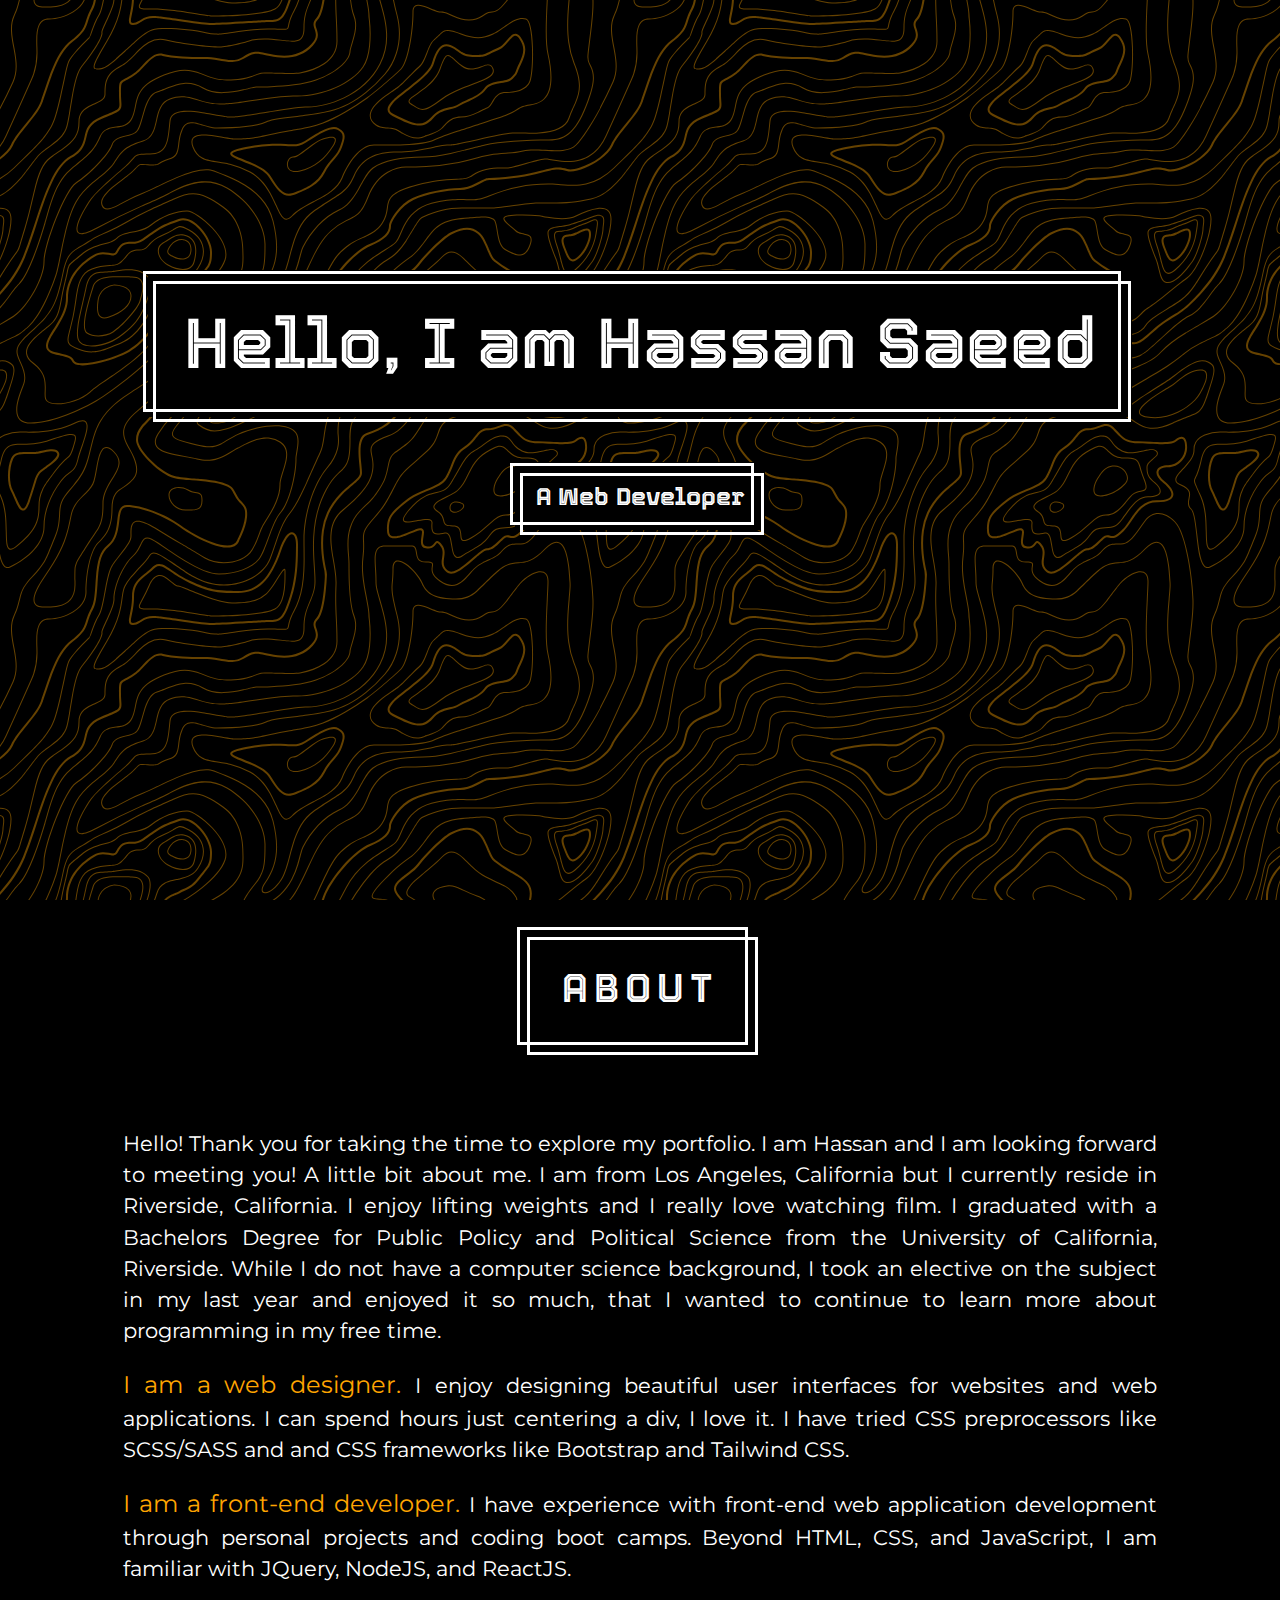
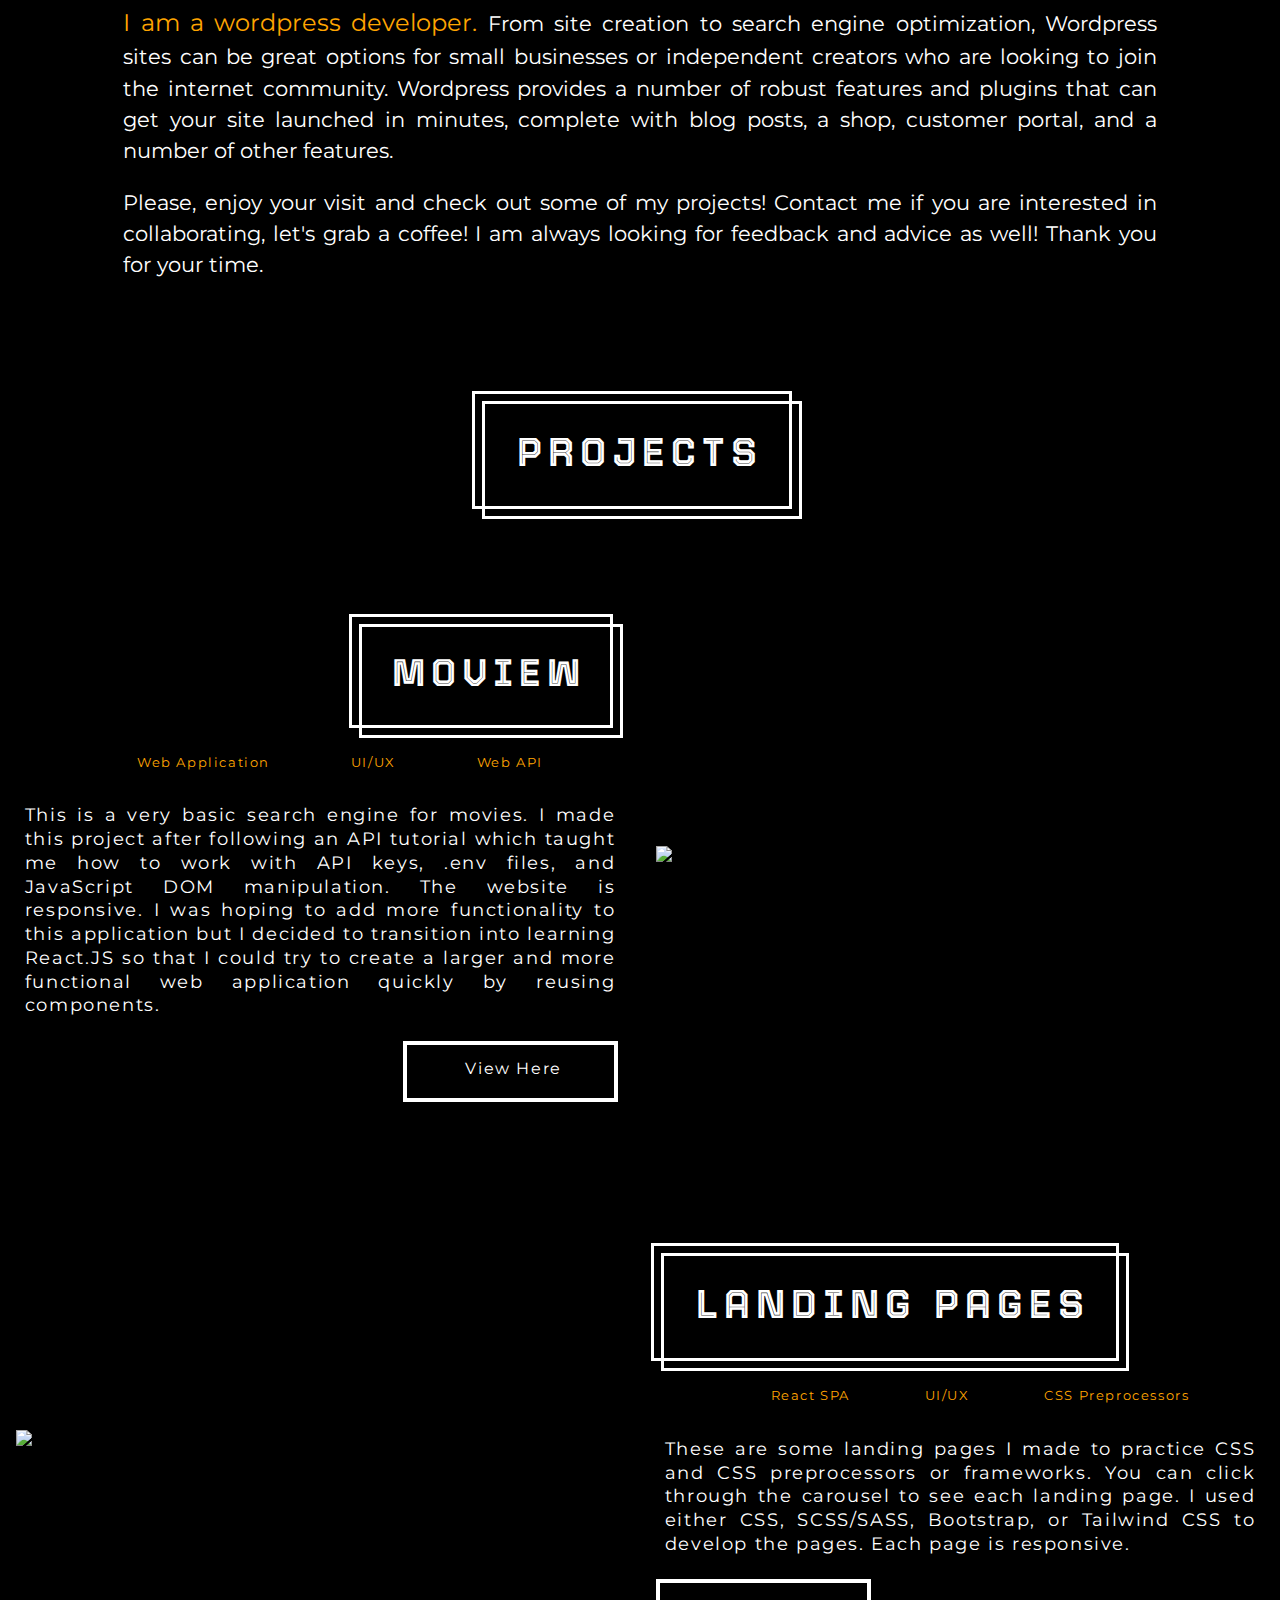
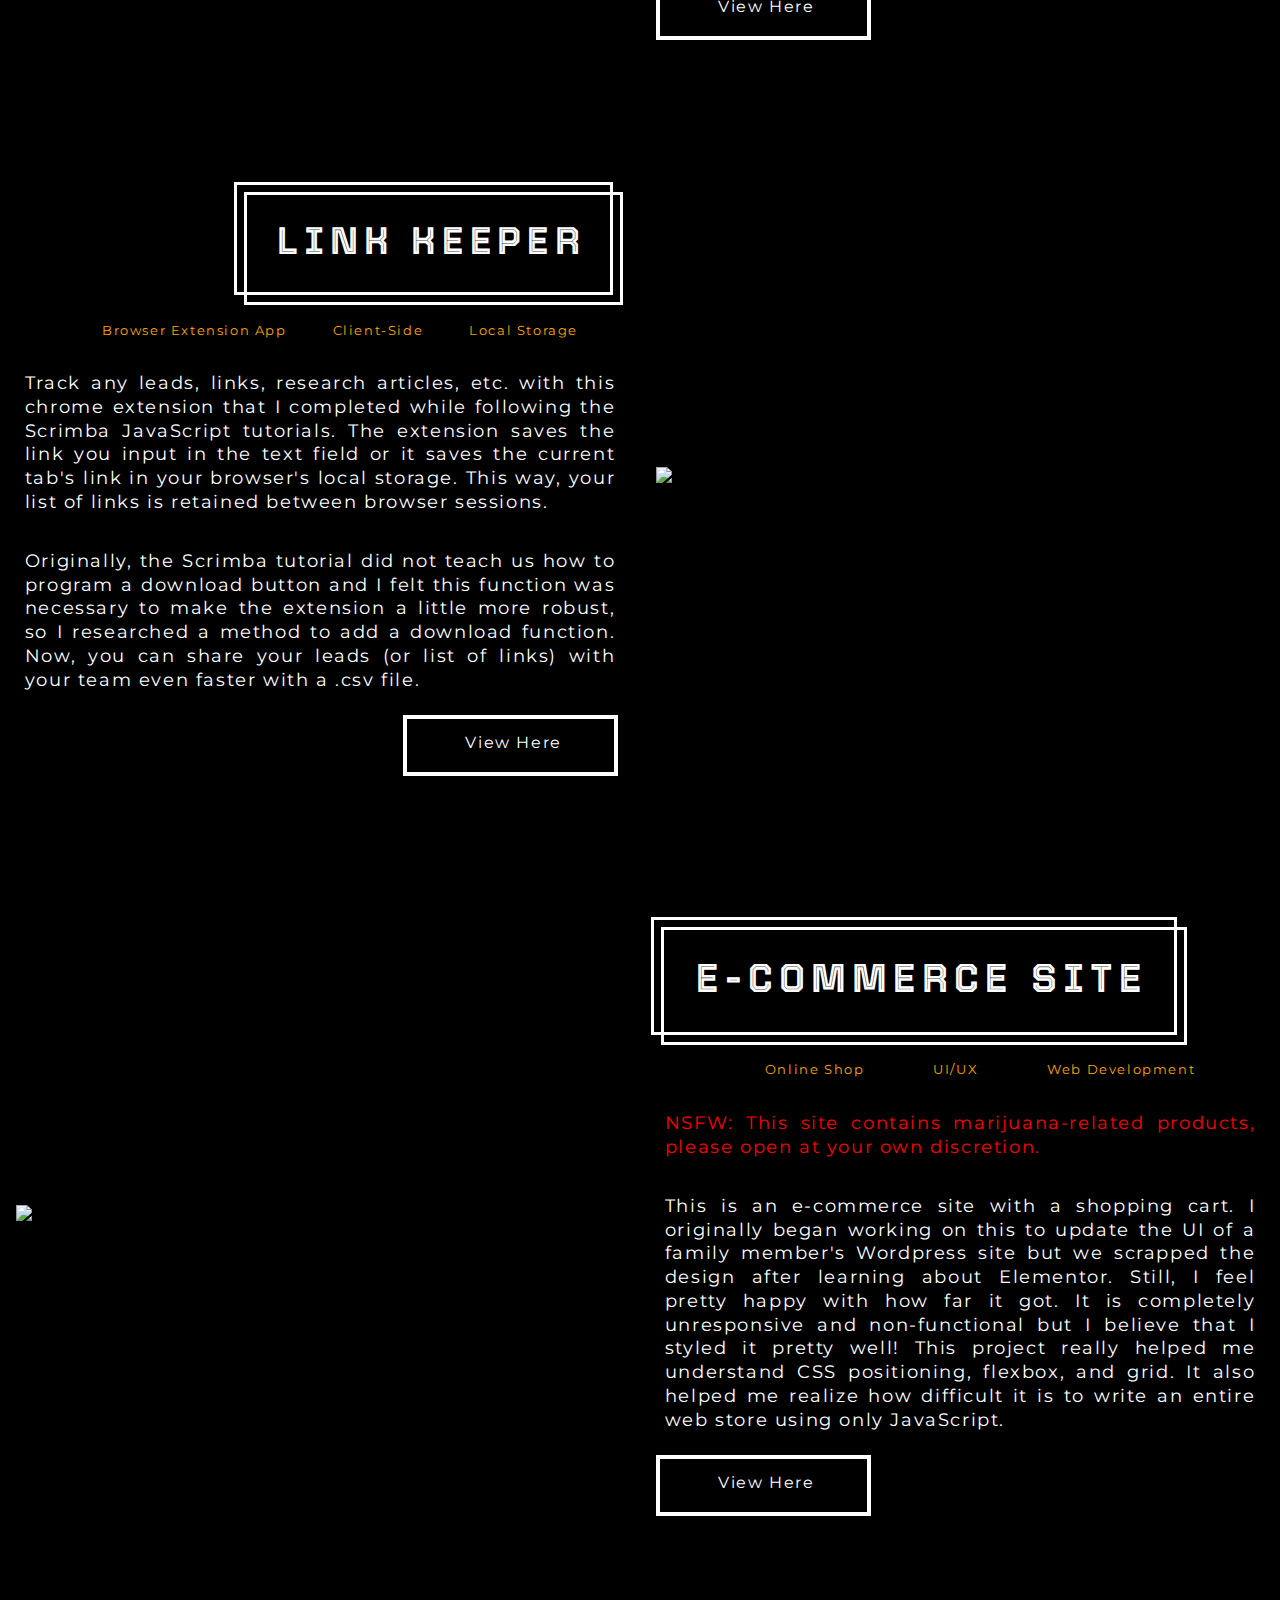
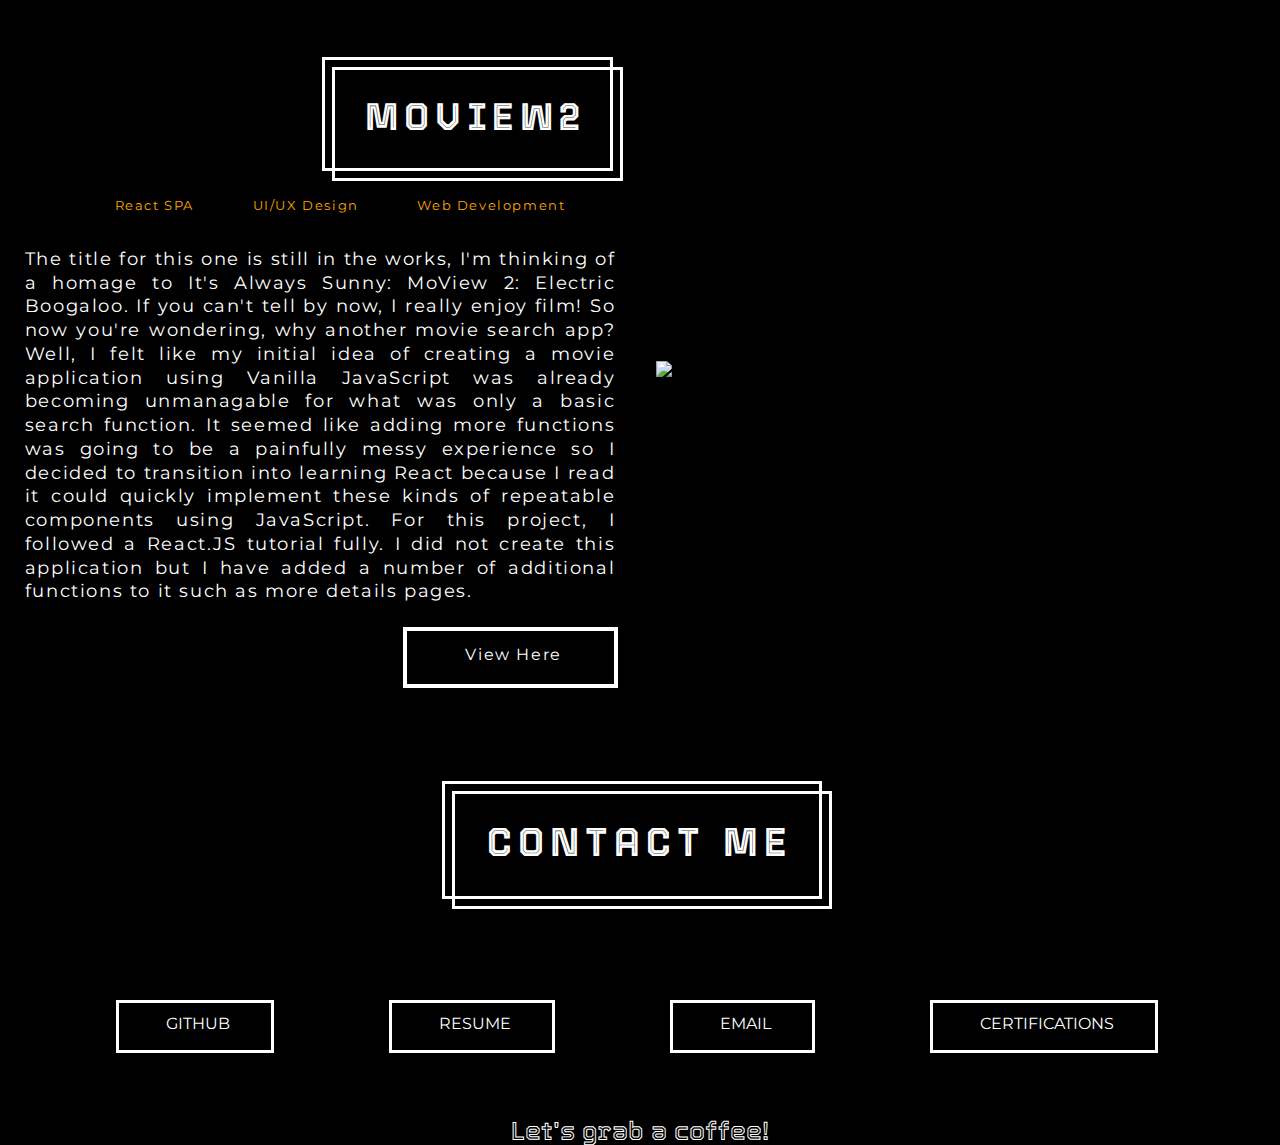
==== docs/index.html @ 9b030b61 "g" ====
<!DOCTYPE html>
<html lang="en">
  <head>
    <meta charset="UTF-8" />
    <meta name="viewport" content="width=device-width, initial-scale=1.0" />
    <meta http-equiv="X-UA-Compatible" content="ie=edge" />
    <link rel="preconnect" href="https://fonts.googleapis.com" />
    <link rel="preconnect" href="https://fonts.gstatic.com" crossorigin />
    <link
      href="https://fonts.googleapis.com/css2?family=Montserrat:wght@300&display=swap"
      rel="stylesheet"
    />
    <link rel="preconnect" href="https://fonts.googleapis.com" />
    <link rel="preconnect" href="https://fonts.gstatic.com" crossorigin />
    <link
      href="https://fonts.googleapis.com/css2?family=Montserrat:wght@300&family=Tourney:wdth,wght@125,100&display=swap"
      rel="stylesheet"
    />

    <link rel="preconnect" href="https://fonts.googleapis.com" />
    <link rel="preconnect" href="https://fonts.gstatic.com" crossorigin />
    <link
      href="https://fonts.googleapis.com/css2?family=Mr+De+Haviland&display=swap"
      rel="stylesheet"
    />
    <link rel="stylesheet" href="MyWeb.css" />
    <title>Hassan Saeed</title>
  </head>

  <body class="svg">
    <div class="Intro">
      <h1 class="headline">Hello, I am Hassan Saeed</h1>
      <h2 class="headline2">A Web Developer</h2>
      <!-- <a class="down-button" href="#about"
          ><i class="fas fa-chevron-circle-down fa-5x"></i>
        </a> -->
    </div>

    <!-- <nav class="nav-bar">
      <div class="title">Hassan Saeed</div>
      <div class="navbar-links">
        <ul>
          <li><a href="#about">About</a></li>
          <li><a href="#projects">Projects</a></li>
          <li><a href="#contact">Contact</a></li>
          <li><a href="resume.html" target="_blank">Resume</a></li>
        </ul>
      </div>
    </nav> -->
    <h2 class="about-title" id="about">About</h2>
    <div class="about">
      <article class="about-me">
        <p>
          Hello! Thank you for taking the time to explore my portfolio. I am
          Hassan and I am looking forward to meeting you! A little bit about me.
          I am from Los Angeles, California but I currently reside in Riverside,
          California. I enjoy lifting weights and I really love watching film. I
          graduated with a Bachelors Degree for Public Policy and Political
          Science from the University of California, Riverside. While I do not
          have a computer science background, I took an elective on the subject
          in my last year and enjoyed it so much, that I wanted to continue to
          learn more about programming in my free time.
        </p>
        <p>
          <a class="fancy-link" href="#about">I am a web designer.</a> I enjoy
          designing beautiful user interfaces for websites and web applications.
          I can spend hours just centering a div, I love it. I have tried CSS
          preprocessors like SCSS/SASS and and CSS frameworks like Bootstrap and
          Tailwind CSS.
        </p>
        <p>
          <a class="fancy-link" href="#about">I am a front-end developer.</a> I
          have experience with front-end web application development through
          personal projects and coding boot camps. Beyond HTML, CSS, and JavaScript, I am familiar with JQuery,
          NodeJS, and ReactJS. 
        </p>
        <p>
          <a class="fancy-link" href="#about">I am a wordpress developer.</a>
          From site creation to search engine optimization, Wordpress sites can
          be great options for small businesses or independent creators who are
          looking to join the internet community. Wordpress provides a number of
          robust features and plugins that can get your site launched in
          minutes, complete with blog posts, a shop, customer portal, and a
          number of other features.
        </p>
        <p>
          Please, enjoy your visit and check out some of my projects! Contact me
          if you are interested in collaborating, let's grab a coffee! I am
          always looking for feedback and advice as well! Thank you for your
          time.
        </p>
        <i class="fab fa-html5 fa-2x"></i>
        <i class="fab fa-css3-alt fa-2x"></i>
        <i class="fab fa-js-square fa-2x"></i>
        <i class="fab fa-sass fa-2x"></i>
        <i class="fab fa-bootstrap fa-2x"></i>
        <i class="fab fa-react fa-2x"></i>
        <i class="fab fa-wordpress fa-2x"></i>
        <i class="fab fa-git-alt fa-2x"></i>
      </article>
    </div>

    <div class="projects">
      <h2 class="project-title" id="projects">Projects</h2>

      <div class="projects-links">
        <section class="project-left-section">
          <h2 class="project-title title1">MoView</h2>
          <ul>
            <div class="fancy-link-projects"><li>Web Application</li></div>
            <div class="fancy-link-projects"><li>UI/UX</li></div>
            <div class="fancy-link-projects"><li>Web API</li></div>
          </ul>
          <p>
            This is a very basic search engine for movies. I made this project
            after following an API tutorial which taught me how to work with API
            keys, .env files, and JavaScript DOM manipulation. The website is
            responsive. I was hoping to add more functionality to this
            application but I decided to transition into learning React.JS so
            that I could try to create a larger and more functional web
            application quickly by reusing components.
          </p>
          <div class="btn2">
            <div class="tech-used">
              <i class="fab fa-html5 fa-3x"></i>
              <i class="fab fa-css3-alt fa-3x"></i>
              <i class="fab fa-js-square fa-3x"></i>
            </div>
            <a
              class="project-btn"
              href="https://hassansaeed7.github.io/MoView/"
              target="_blank"
              >View Here
            </a>
          </div>
        </section>

        <section class="project-right-section">
          <img
            class="project-img"
            src="https://image.flaticon.com/icons/png/512/196/196606.png"
          />
        </section>
      </div>

      <div class="projects-links">
        <section class="project-left-section">
          <img
            class="project-img"
            src="https://image.flaticon.com/icons/png/512/196/196606.png"
          />
        </section>
        <section class="project-right-section">
          <h2 class="project-title title2">Landing Pages</h2>
          <ul>
            <div class="fancy-link-projects"><li>React SPA</li></div>
            <div class="fancy-link-projects"><li>UI/UX</li></div>
            <div class="fancy-link-projects"><li>CSS Preprocessors</li></div>
          </ul>
          <p>
            These are some landing pages I made to practice CSS and CSS
            preprocessors or frameworks. You can click through the carousel to
            see each landing page. I used either CSS, SCSS/SASS, Bootstrap, or
            Tailwind CSS to develop the pages. Each page is responsive.
          </p>
          <div class="btn1">
            <a class="project-btn" href="#">View Here</a>
            <div class="tech-used">
              <i class="fab fa-html5 fa-3x"></i>
              <i class="fab fa-css3-alt fa-3x"></i>
              <i class="fab fa-sass fa-3x"></i>
              <i class="fab fa-bootstrap fa-3x"></i>
            </div>
          </div>
        </section>
      </div>

      <div class="projects-links">
        <section class="project-left-section">
          <h2 class="project-title title1">Link Keeper</h2>
          <ul>
            <div class="fancy-link-projects">
              <li>Browser Extension App</li>
            </div>
            <div class="fancy-link-projects"><li>Client-Side</li></div>
            <div class="fancy-link-projects"><li>Local Storage</li></div>
          </ul>
          <p>
            Track any leads, links, research articles, etc. with this chrome
            extension that I completed while following the Scrimba JavaScript
            tutorials. The extension saves the link you input in the text field
            or it saves the current tab's link in your browser's local storage.
            This way, your list of links is retained between browser sessions.
          </p>
          <p>
            Originally, the Scrimba tutorial did not teach us how to program a
            download button and I felt this function was necessary to make the
            extension a little more robust, so I researched a method to add a
            download function. Now, you can share your leads (or list of links)
            with your team even faster with a .csv file.
          </p>
          <div class="btn2">
            <div class="tech-used">
              <i class="fab fa-html5 fa-3x"></i>
              <i class="fab fa-css3-alt fa-3x"></i>
              <i class="fab fa-js-square fa-3x"></i>
              <i class="fab fa-chrome fa-3x"></i>
            </div>
            <a class="project-btn" href="#">View Here</a>
          </div>
        </section>
        <section class="project-right-section">
          <img
            class="project-img"
            src="https://image.flaticon.com/icons/png/512/196/196387.png"
          />
        </section>
      </div>

      <div class="projects-links">
        <section class="project-left-section">
          <img
            class="project-img"
            src="https://image.flaticon.com/icons/png/512/196/196387.png"
          />
        </section>

        <section class="project-right-section">
          <h2 class="project-title title2">E-Commerce Site</h2>
          <ul>
            <div class="fancy-link-projects"><li>Online Shop</li></div>
            <div class="fancy-link-projects"><li>UI/UX</li></div>
            <div class="fancy-link-projects"><li>Web Development</li></div>
          </ul>

          <p class="red">
            NSFW: This site contains marijuana-related products, please open at
            your own discretion.
          </p>
          <p>
            This is an e-commerce site with a shopping cart. I originally began
            working on this to update the UI of a family member's Wordpress site
            but we scrapped the design after learning about Elementor. Still, I
            feel pretty happy with how far it got. It is completely unresponsive
            and non-functional but I believe that I styled it pretty well! This
            project really helped me understand CSS positioning, flexbox, and
            grid. It also helped me realize how difficult it is to write an
            entire web store using only JavaScript.
          </p>

          <div class="btn1">
            <a class="project-btn" href="#">View Here</a>
            <div class="tech-used">
              <i class="fab fa-html5 fa-3x"></i>
              <i class="fab fa-css3-alt fa-3x"></i>
              <i class="fab fa-js-square fa-3x"></i>
              <i class="fab fa-wordpress fa-3x"></i>
            </div>
          </div>
        </section>
      </div>

      <div class="projects-links">
        <section class="project-left-section">
          <h2 class="project-title title1">MoView2</h2>
          <ul>
            <div class="fancy-link-projects"><li>React SPA</li></div>
            <div class="fancy-link-projects"><li>UI/UX Design</li></div>
            <div class="fancy-link-projects"><li>Web Development</li></div>
          </ul>
          <p>
            The title for this one is still in the works, I'm thinking of a
            homage to It's Always Sunny: MoView 2: Electric Boogaloo. If you
            can't tell by now, I really enjoy film! So now you're wondering, why
            another movie search app? Well, I felt like my initial idea of
            creating a movie application using Vanilla JavaScript was already
            becoming unmanagable for what was only a basic search function. It
            seemed like adding more functions was going to be a painfully messy
            experience so I decided to transition into learning React because I
            read it could quickly implement these kinds of repeatable components
            using JavaScript. For this project, I followed a React.JS tutorial
            fully. I did not create this application but I have added a number
            of additional functions to it such as more details pages.
          </p>
          <div class="btn2">
            <div class="tech-used">
              <i class="fab fa-html5 fa-3x"></i>
              <i class="fab fa-css3-alt fa-3x"></i>
              <i class="fab fa-js-square fa-3x"></i>
              <i class="fab fa-react fa-3x"></i>
            </div>
            <a class="project-btn" href="#">View Here</a>
          </div>
        </section>
        <section class="project-right-section">
          <img
            class="project-img"
            src="https://image.flaticon.com/icons/png/512/196/196387.png"
          />
        </section>
      </div>
    </div>

    <h2 id="contact" class="contact-title">Contact Me</h2>
    <footer>
      <ul class="contact-links">
        <li>
          <a
            class="contactbtn github"
            href="https://github.com/HassanSaeed7"
            target="_blank"
            >GITHUB</a
          >
        </li>
        <li>
          <a class="contactbtn resume" href="resume.html" target="_blank"
            >RESUME</a
          >
        </li>
        <!-- GOOGLE DRIVE RESUME HERE href="https://drive.google.com/file/d/1IUpQ4RwVX6Qbd2CqGKCGgsdyoxRjYlTt/view?usp=sharing" -->
        <li>
          <a
            class="contactbtn email"
            href="https://mail.google.com/mail/?view=cm&fs=1&to=hsaeed1007@gmail.com"
            target="_blank"
            >EMAIL</a
          >
        </li>
        <li>
          <a
            class="contactbtn cert"
            href="https://www.freecodecamp.org/hassansaeed"
            target="_blank"
            >CERTIFICATIONS</a
          >
        </li>
      </ul>
      <div class="coffee"><p>Let's grab a coffee!</p></div>
    </footer>
    <script
      src="https://kit.fontawesome.com/defadb8f1e.js"
      crossorigin="anonymous"
    ></script>
    <script src="script.js"></script>
  </body>
</html>
---- docs/MyWeb.css ----
*,
*::after,
*::before {
  box-sizing: border-box;
}
html {
  scroll-behavior: smooth;
}
body {
  margin: 0;
  padding: 0;
  background: black;
  color: white;
  font-family: 'Montserrat', sans-serif;
}
footer {
  background: #000000;
  clip-path: polygon(0 3vw, 100% 0, 100% 100%, 0 100%);
}
/* Navbar styling 
.title {
  font-size: 3em;
  margin-left: 15px;
  font-family: "Mr De Haviland", cursive;
}
.nav-bar {
  background-color: #000000;
  display: flex;
  justify-content: space-between;
  align-items: center;
  position: sticky;
  top: 0;
  width: 100%;
  height: 65px;
  opacity: 0.9;
  z-index: 10;
}
.navbar-links ul {
  margin: 0;
  padding: 30px;
  display: flex;
}
.navbar-links li {
  list-style: none;
}
.navbar-links a {
  color: white;
  text-decoration: none;
  margin-left: 20px;
}
.navbar-links a:hover {
  text-decoration: underline;
}*/

/*Front Page*/
.Intro {
  text-align: center;
  height: 100vh;
  width: 100%;
}
.headline {
  font-family: "Tourney", cursive;
  position: relative;
  top: 30%;
  width: max-content;
  margin: 0 auto;
  font-size: clamp(1rem, 5.5vw, 5rem);
  text-align: center;
  white-space: nowrap;
  padding: 0.5em;
  z-index: 5;
  background: #000000;
}
  .headline::before {
  content: "";
  border: 3px solid white;
  position: absolute;
  width: calc(100% - 6px);
  height: calc(100% - 6px);
  left: 0;
  bottom: 0;
  z-index: 4;
  transform: translate(5px, 5px);
}
.headline::after {
  content: "";
  border: 3px solid white;
  position: absolute;
  width: calc(100% - 6px);
  height: calc(100% - 6px);
  left: 0;
  bottom: 0;
  z-index: 4;
  transform: translate(-5px, -5px);
}
.headline2 {
  font-family: "Tourney", cursive;
  position: relative;
  top: 35%;
  width: max-content;
  margin: 0 auto;
  font-size: clamp(1rem, 1.5rem, 1.5rem);
  text-align: center;
  white-space: nowrap;
  padding: 0.85em;
  z-index: 5;
  background: #000000;
}
.headline2::before {
  content: "";
  border: 3px solid white;
  position: absolute;
  width: calc(100% - 6px);
  height: calc(100% - 6px);
  left: 0;
  bottom: 0;
  z-index: 4;
  transform: translate(5px, 5px);
}
.headline2::after {
  content: "";
  border: 3px solid white;
  position: absolute;
  width: calc(100% - 6px);
  height: calc(100% - 6px);
  left: 0;
  bottom: 0;
  z-index: 4;
  transform: translate(-5px, -5px);
}
/* .down-button {
  position: relative;
  top: 45%;
  width: max-content;
  margin: 0 auto;
  font-size: clamp(1em, 2em, 2em);
  text-align: center;
  z-index: 5;
  color: white;
  opacity: 0.75;
  transition: opacity 0.3s ease;
}
.down-button:hover {
  opacity: 1;
} */

/* About Section */
.about {
  width: 100%;
  margin: 0 auto;
  padding: 2em;
  justify-content: center;
  align-items: center;
  background: black;
  clip-path: polygon(0 2vw, 100% 0, 100% calc(100% - 2vw), 0 100%);
}
.about-me {
  width: 85%;
  text-align: justify;
  font-size: 1.3rem;
  margin: auto;
  line-height: 1.5;
}
.fancy-link {
  text-decoration: none;
  color: orange;
  font-size: 1.5rem;
  position: relative;
  cursor: default;
}
.fancy-link::after {
  content: "";
  position: absolute;
  left: 0;
  bottom: 0;
  width: 100%;
  height: 2px;
  background: currentColor;
  transform: scaleX(0);
  transform-origin: right;
  transition: transform 450ms ease-in;
}
.fancy-link:hover::after {
  transform: scaleX(1);
  transform-origin: left;
}
.fancy-link-projects {
  text-decoration: none;
  color: orange;
  
  position: relative;
  cursor: default;
}
.fancy-link-projects::after {
  content: "";
  position: absolute;
  left: 0;
  bottom: 0;
  width: 100%;
  height: 2px;
  background: currentColor;
  transform: scaleX(0);
  transform-origin: left;
  transition: transform 350ms ease-in;
}
.fancy-link-projects:hover::after {
  transform: scaleX(1);
}
/* Project Section */
.projects {
  display: flex;
  flex-direction: column;
}
.tech-used {
  display: flex;
  flex-direction: row;
  width: 75%;
  justify-content: space-evenly;
}
.project-title,
.contact-title,
.about-title {
  width: max-content;
  background: #000000;
  margin: 2% auto;
  text-align: center;
  font-size: clamp(1rem, 6vw, 2.5rem);
  font-family: "Tourney", cursive;
  text-transform: uppercase;
  letter-spacing: 0.15em;
  position: relative;
  padding: 1em;
  z-index: 5;
}
.project-title::before,
.about-title::before,
.contact-title::before {
  content: "";
  border: 3px solid white;
  position: absolute;
  width: calc(100% - 6px);
  height: calc(100% - 6px);
  left: 0;
  bottom: 0;
  z-index: 5;
  transform: translate(5px, 5px);
}
.project-title::after,
.about-title::after,
.contact-title::after {
  content: "";
  border: 3px solid white;
  position: absolute;
  width: calc(100% - 6px);
  height: calc(100% - 6px);
  left: 0;
  bottom: 0;
  z-index: 5;
  transform: translate(-5px, -5px);
}
.projects-links {
  background: #000000;
  display: flex;
  justify-content: space-between;
  text-decoration: none;
  height: max-content;
  margin: 2% auto;
  padding: 2% 0;
  letter-spacing: 0.1em;
  clip-path: polygon(0 4vw, 100% 0, 100% calc(100% - 4vw), 0 100%);
}
.project-left-section,
.project-right-section {
  width: 50%;
  display: flex;
  flex-basis: auto;
  flex-direction: column;
  justify-content: center;
  align-content: center;
  padding: 1em;
  align-items: stretch;
}
@media screen and (max-width: 1024px) {
  .projects-links {
  display: flex;
  flex-basis: auto;
  flex-direction: column;
  justify-content: center;
  align-content: center;
  }
.project-left-section,
.project-right-section {
  width: 100%;
  margin: 2% auto;
}
}
.title1 {
  font-size: clamp(1rem, 3vw, 2.5rem);
  margin: 1% auto;
  margin-right: 0; 
}
.title2 {
  font-size: clamp(1rem, 4vw, 2.5rem);
  margin: 1% auto;
  margin-left: 0;
}
.project-left-section p,
.project-right-section p {
  padding: 0 0.5em;
  font-size: 1.1rem;
  text-align: justify;
  line-height: 1.35;
}
.projects-links ul {
  display: flex;
  flex-direction: row;
  width: 100%;
}
.project-left-section ul,
.project-right-section ul {
  justify-content: space-evenly;
}

.projects-links li {
  list-style: none;
  font-size: clamp(0.8rem, 1vw, 1.5rem);
}
.project-img {
  width: 100%;
  height: auto;
  object-fit: contain;
}
.project-btn {
  color: white;
  padding: 1.5em 3em;
  text-decoration: none;
  position: relative;
  text-align: center;
  width: 40%;
  display:flex;
  align-items: center;
  justify-content: center;
  
}
.project-btn::before,
.project-btn::after {
  content: "";
  border: 4px solid white;
  position: absolute;
  width: calc(100% - 6px);
  height: calc(100% - 6px);
  left: 0;
  bottom: 0;
  z-index: 5;
  transition: transform 0.4s ease;
}
.project-btn:hover::before {
  transform: translate(-5px, -5px);
  z-index: 5;
}
.project-btn:hover::after {
  transform: translate(5px, 5px);
  z-index: 5;
  border: none;
  background: white;
  content: "View Here";
  display: flex;
  align-items: center;
  justify-content: center;
  color: #000000;
}
.btn1 {
  display: flex;
}
.btn2 {
  display: flex;
  justify-content: flex-end;
}
/*Contact Section*/
.contact-links {
  width: 100%;
  list-style: none;
  display: flex;
  flex-direction: row;
  gap: 5%;
  justify-content: space-evenly;
  margin: 1% auto 0;
  padding: 5%;
  
}
@media screen and (max-width: 1024px) {
  .contact-links {
    display: flex;
    flex-direction: column;
    gap: 5%;
    justify-content: space-evenly;
  }
  .contactbtn {
    margin: 2% auto 0;
    width: 100%;
  }
}
.contactbtn {
  padding: 20px 50px;
  text-decoration: none;
  position: relative;
  color: white;
  z-index: 5;
  display:flex;
  align-items: center;
  justify-content: center;
}
.contactbtn::after,
.contactbtn::before {
  content: "";
  border: 3px solid white;
  position: absolute;
  width: calc(100% - 6px);
  height: calc(100% - 6px);
  left: 0;
  bottom: 0;
  z-index: 5;
  transition: transform 0.4s ease;
}
.contactbtn:hover::before {
  transform: translate(-5px, -5px);
  z-index: -5;
  /* border: 3px dotted white;    */
}
.contactbtn:hover::after {
  transform: translate(5px, 5px);
  text-transform: uppercase;
  z-index: 5;
  transition: transform ease 0.25s; 
  background: white;
  display:flex;
  align-items: center;
  justify-content: center;
  color: black;   
  /* top: 50%;
    -webkit-transform: translateY(-10%);
    -moz-transform: translateY(-10%);
    -ms-transform: translateY(-10%);
    transform: translateY(-10%);*/
}
.resume.contactbtn:hover::after {
  content: "RESUME"
}
.github.contactbtn:hover::after {
  content: "GITHUB"
}
.cert.contactbtn:hover::after {
  content: "CERTIFICATIONS"
}
.email.contactbtn:hover::after {
  content: "EMAIL"
}
.fab {
  margin: 3%;
}
.red {
  color: red;
}
.coffee p {
  text-align: center;
  font-family: "Tourney", cursive;
  font-size: clamp(1rem, 2vw, 5rem);
  margin: 5%;
  margin-block-start: 0;
  margin-block-end: 0;
}
/* .fa-html5 {
  color: red;
}
.fa-css3-alt {
  color: blue;
}
.fa-js-square {
  color: yellow;
}
.fa-sass {
  color: magenta;
}
.fa-react {
  color: red;
}
.fa-wordpress {
  color: lightblue;
}
.fa-git-alt {
  color: orange;
} */
.svg {
  background-attachment: fixed;
  /* background-image: url(http://wallup.net/wp-content/uploads/2016/05/25/251398-pattern.jpg); */
  /* background-image: url("data:image/svg+xml,%3Csvg xmlns='http://www.w3.org/2000/svg' width='600' height='600' viewBox='0 0 600 600'%3E%3Cpath fill='%23ffffff' fill-opacity='0.15' d='M600 325.1v-1.17c-6.5 3.83-13.06 7.64-14.68 8.64-10.6 6.56-18.57 12.56-24.68 19.09-5.58 5.95-12.44 10.06-22.42 14.15-1.45.6-2.96 1.2-4.83 1.9l-4.75 1.82c-9.78 3.75-14.8 6.27-18.98 10.1-4.23 3.88-9.65 6.6-16.77 8.84-1.95.6-3.99 1.17-6.47 1.8l-6.14 1.53c-5.29 1.35-8.3 2.37-10.54 3.78-3.08 1.92-6.63 3.26-12.74 5.03a384.1 384.1 0 0 1-4.82 1.36c-2.04.58-3.6 1.04-5.17 1.52a110.03 110.03 0 0 0-11.2 4.05c-2.7 1.15-5.5 3.93-8.78 8.4a157.68 157.68 0 0 0-6.15 9.2c-5.75 9.07-7.58 11.74-10.24 14.51a50.97 50.97 0 0 1-4.6 4.22c-2.33 1.9-10.39 7.54-11.81 8.74a14.68 14.68 0 0 0-3.67 4.15c-1.24 2.3-1.9 4.57-2.78 8.87-2.17 10.61-3.52 14.81-8.2 22.1-4.07 6.33-6.8 9.88-9.83 12.99-.47.48-.95.96-1.5 1.48l-3.75 3.56c-1.67 1.6-3.18 3.12-4.86 4.9a42.44 42.44 0 0 0-9.89 16.94c-2.5 8.13-2.72 15.47-1.76 27.22.47 5.82.51 6.36.51 8.18 0 10.51.12 17.53.63 25.78.24 4.05.56 7.8.97 11.22h.9c-1.13-9.58-1.5-21.83-1.5-37 0-1.86-.04-2.4-.52-8.26-.94-11.63-.72-18.87 1.73-26.85a41.44 41.44 0 0 1 9.65-16.55c1.67-1.76 3.18-3.27 4.83-4.85.63-.6 3.13-2.96 3.75-3.57a71.6 71.6 0 0 0 1.52-1.5c3.09-3.16 5.86-6.76 9.96-13.15 4.77-7.42 6.15-11.71 8.34-22.44.86-4.21 1.5-6.4 2.68-8.6.68-1.25 1.79-2.48 3.43-3.86 1.38-1.15 9.43-6.8 11.8-8.72 1.71-1.4 3.26-2.81 4.7-4.3 2.72-2.85 4.56-5.54 10.36-14.67a156.9 156.9 0 0 1 6.1-9.15c3.2-4.33 5.9-7.01 8.37-8.07 3.5-1.5 7.06-2.77 11.1-4.02a233.84 233.84 0 0 1 7.6-2.2l2.38-.67c6.19-1.79 9.81-3.16 12.98-5.15 2.14-1.33 5.08-2.33 10.27-3.65l6.14-1.53c2.5-.63 4.55-1.2 6.52-1.82 7.24-2.27 12.79-5.06 17.15-9.05 4.05-3.72 9-6.2 18.66-9.9l4.75-1.82c1.87-.72 3.39-1.31 4.85-1.91 10.1-4.15 17.07-8.32 22.76-14.4 6.05-6.45 13.95-12.4 24.49-18.92 1.56-.96 7.82-4.6 14.15-8.33v-64.58c-4 8.15-8.52 14.85-12.7 17.9-2.51 1.82-5.38 4.02-9.04 6.92a1063.87 1063.87 0 0 0-6.23 4.98l-1.27 1.02a2309.25 2309.25 0 0 1-4.87 3.9c-7.55 6-12.9 10.05-17.61 13.19-3.1 2.06-3.86 2.78-8.06 7.13-5.84 6.07-11.72 8.62-29.15 10.95-11.3 1.5-20.04 4.91-30.75 11.07-1.65.94-7.27 4.27-6.97 4.1-2.7 1.58-4.69 2.69-6.64 3.66-5.63 2.8-10.47 4.17-15.71 4.17-17.13 0-41.44 11.51-51.63 22.83-12.05 13.4-31.42 27.7-45.25 31.16-7.4 1.85-11.85 7.05-14.04 14.69-1.26 4.4-1.58 8.28-1.58 13.82 0 .82.01.98.24 3.63.45 5.18.35 8.72-.77 13.26-1.53 6.2-4.89 12.6-10.59 19.43-13.87 16.65-22.88 46.58-22.88 71.68 0 2.39.02 4.26.06 8.75.12 10.8.1 15.8-.22 21.95-.56 11.18-2.09 20.73-5 29.3h-1.05c2.94-8.56 4.49-18.12 5.05-29.35.31-6.13.34-11.1.22-21.9-.04-4.48-.06-6.36-.06-8.75 0-25.32 9.07-55.47 23.12-72.32 5.6-6.72 8.88-12.99 10.38-19.03 1.09-4.4 1.18-7.85.74-12.93-.23-2.7-.24-2.86-.24-3.72 0-5.62.32-9.57 1.62-14.1 2.28-7.95 6.97-13.44 14.76-15.39 13.6-3.4 32.82-17.59 44.75-30.84C409 360.14 433.58 348.5 451 348.5c5.07 0 9.77-1.33 15.26-4.07 1.93-.96 3.9-2.05 6.58-3.62-.3.18 5.33-3.16 6.98-4.11 10.82-6.21 19.66-9.67 31.11-11.2 17.23-2.3 22.9-4.75 28.57-10.64 4.25-4.41 5.04-5.16 8.22-7.28 4.68-3.11 10.01-7.14 17.55-13.14a1113.33 1113.33 0 0 0 4.86-3.89l1.28-1.02a4668.54 4668.54 0 0 1 6.23-4.98c3.67-2.9 6.55-5.12 9.07-6.95 4.37-3.19 9.16-10.56 13.29-19.4v66.9zm0-116.23c-.62.01-1.27.06-1.95.13-6.13.63-13.83 3.45-21.83 7.45-3.64 1.82-8.46 2.67-14.17 2.71-4.7.04-9.72-.47-14.73-1.33-1.7-.3-3.26-.61-4.67-.93a31.55 31.55 0 0 0-3.55-.57 273.4 273.4 0 0 0-16.66-.88c-10.42-.16-17.2.74-17.97 2.73-.38.97.6 2.55 3.03 4.87 1.01.97 2.22 2.03 4.04 3.55a1746.07 1746.07 0 0 0 4.79 4.02c1.39 1.2 3.1 1.92 5.5 2.5.7.16.86.2 2.64.54 3.53.7 5.03 1.25 6.15 2.63 1.41 1.76 1.4 4.54-.15 8.88-2.44 6.83-5.72 10.05-10.19 10.33-3.63.23-7.6-1.29-14.52-5.06-4.53-2.47-6.82-7.3-8.32-15.26-.17-.87-.32-1.78-.5-2.86l-.43-2.76c-1.05-6.58-1.9-9.2-3.73-10.11-.81-.4-1.59-.74-2.36-1-2.27-.77-4.6-1.02-8.1-.92-2.29.07-14.7 1-13.77.93-20.55 1.37-28.8 5.05-37.09 14.99a133.07 133.07 0 0 0-4.25 5.44l-2.3 3.09-2.51 3.32c-4.1 5.36-7.06 8.48-10.39 11.12-.65.52-1.33 1.04-2.13 1.62l-4.11 2.94a106.8 106.8 0 0 0-5.16 3.99c-4.55 3.74-9.74 8.6-16.25 15.38-8.25 8.58-11.78 13.54-11.7 15.95.07 1.65 1.64 2.11 6.79 2.38 1.61.09 2.15.12 2.98.2 2.95.24 5.09.73 6.81 1.68 7.48 4.15 11.63 7.26 13.95 11.58 3.3 6.15.8 12.88-8.89 20.26-8.28 6.3-11.1 10.37-11.31 14.96-.06 1.17 0 1.93.26 4.43.69 6.47.25 10.65-2.8 17.42a44.23 44.23 0 0 1-4.16 7.53c-2.82 3.97-5.47 5.74-10.6 7.69-.43.16-3.34 1.23-4.27 1.59-1.8.68-3.38 1.36-5.01 2.14-4.18 2-8.4 4.6-13.1 8.24-8.44 6.51-13.23 14.56-15.98 25.06-1.1 4.2-1.55 6.81-2.8 15.21-1.26 8.6-2.17 12.64-4.08 16.55-2.1 4.28-11.93 26.59-12.97 28.88a382.7 382.7 0 0 1-6.37 13.41c-4.07 8.11-7.61 14.07-10.73 17.81-5.38 6.46-8.98 14.37-13.77 28.42a810.14 810.14 0 0 0-1.89 5.6c-1.8 5.35-2.96 8.6-4.26 11.85-6.13 15.32-25.43 26.31-46.46 26.31-11.2 0-20.58-2.74-31.02-8.55-5.6-3.13-4.55-2.42-22.26-14.54-14.33-9.8-17.7-10.73-20.47-6.9-.37.5-1.81 2.74-1.83 2.77a52.24 52.24 0 0 1-4.94 5.9c-.73.79-5.52 5.87-6.97 7.45-2.38 2.6-4.3 4.81-5.98 6.93a45.6 45.6 0 0 0-5.08 7.66c-1.29 2.57-1.9 5.25-2.66 10.6a997.6 997.6 0 0 1-.46 3.18h-1l.47-3.32c.77-5.45 1.4-8.2 2.75-10.9a46.54 46.54 0 0 1 5.2-7.84c1.7-2.14 3.63-4.38 6.03-6.98 1.45-1.59 6.24-6.68 6.96-7.46a51.58 51.58 0 0 0 4.84-5.78s1.47-2.26 1.86-2.8c3.25-4.5 7.08-3.44 21.84 6.67 17.67 12.08 16.62 11.38 22.19 14.48 10.3 5.73 19.5 8.43 30.53 8.43 20.65 0 39.57-10.77 45.54-25.69a219.7 219.7 0 0 0 4.24-11.8 6752.32 6752.32 0 0 0 1.88-5.6c4.83-14.16 8.47-22.14 13.96-28.73 3.05-3.66 6.56-9.57 10.6-17.61 1.97-3.93 4.04-8.31 6.35-13.38 1.03-2.28 10.88-24.61 12.98-28.91 1.85-3.79 2.75-7.76 4-16.25 1.24-8.44 1.7-11.07 2.81-15.32 2.8-10.7 7.71-18.94 16.33-25.6a73.18 73.18 0 0 1 13.29-8.35c1.66-.8 3.27-1.48 5.08-2.18.94-.36 3.86-1.43 4.28-1.59 4.95-1.88 7.44-3.55 10.14-7.33 1.35-1.9 2.68-4.3 4.06-7.37 2.97-6.58 3.39-10.59 2.72-16.9a27.13 27.13 0 0 1-.27-4.58c.22-4.94 3.21-9.24 11.7-15.7 9.33-7.11 11.66-13.34 8.62-19-2.2-4.09-6.25-7.12-13.55-11.17-1.57-.88-3.6-1.33-6.42-1.57-.8-.07-1.34-.1-2.95-.19-5.77-.3-7.63-.85-7.72-3.34-.1-2.81 3.5-7.87 11.97-16.69 6.53-6.8 11.75-11.69 16.33-15.45 1.79-1.47 3.42-2.72 5.2-4.03l4.12-2.94c.79-.58 1.46-1.08 2.1-1.59 3.26-2.6 6.16-5.65 10.21-10.94a383.2 383.2 0 0 0 2.5-3.32l2.31-3.09c1.8-2.39 3.04-4 4.29-5.48 8.47-10.17 16.98-13.96 37.27-15.3-.44.02 12-.9 14.32-.98 3.62-.1 6.05.16 8.46.98.8.27 1.62.62 2.47 1.04 2.27 1.14 3.17 3.87 4.27 10.85l.44 2.76c.17 1.07.33 1.97.5 2.83 1.44 7.69 3.62 12.29 7.8 14.57 6.76 3.68 10.6 5.15 13.99 4.94 4-.25 6.99-3.17 9.3-9.67 1.45-4.04 1.46-6.49.32-7.92-.9-1.12-2.28-1.62-5.57-2.27a55.8 55.8 0 0 1-2.67-.55c-2.54-.6-4.39-1.4-5.93-2.71a252.63 252.63 0 0 0-4.78-4.01 84.35 84.35 0 0 1-4.08-3.6c-2.73-2.6-3.86-4.43-3.28-5.95 1.02-2.64 7.82-3.54 18.93-3.37a230.56 230.56 0 0 1 16.73.88c2.76.39 3.2.49 3.68.6 1.4.3 2.95.62 4.62.91a82.9 82.9 0 0 0 14.56 1.32c5.56-.04 10.24-.86 13.73-2.6 8.1-4.05 15.89-6.9 22.17-7.56.7-.07 1.4-.11 2.05-.13v1zm0-100.94v1.5c-8.62 16.05-17.27 29.55-23.65 35.92-3.19 3.2-7.62 4.9-13.54 5.56-4.45.48-8.28.4-19.18-.2-9.91-.55-15.32-.44-20.52.78a84.05 84.05 0 0 1-15 2.11l-2.25.14c-12.49.75-19.37 1.78-32.72 5.74-4.5 1.33-9.27 2.49-14.3 3.48a246.27 246.27 0 0 1-32.6 3.97c-7.56.45-13.21.57-20.24.57-5.4 0-11.9 1.61-18 5.18-8.3 4.87-15.06 12.87-19.53 24.5a68.57 68.57 0 0 1-4.56 9.8c-3.6 6.2-6.92 8.99-13.38 12.18l-4.03 1.96a64.48 64.48 0 0 0-15.16 10.25c-8.2 7.33-13.72 16.63-22.54 35.6l-2.08 4.49c-7.3 15.7-11.5 23.3-17.35 29.87-7.7 8.66-20.25 14.42-40.31 20.08-4.37 1.23-19.04 5.08-19.24 5.13-6.92 1.87-11.68 3.34-15.63 4.92-10.55 4.22-18.71 10.52-36.38 26.52l-1.7 1.54c-8.58 7.76-13.41 11.9-18.81 15.88-3.95 2.9-8 5.67-12.97 8.91-2.06 1.34-10.3 6.6-12.33 7.94-11.52 7.5-18.53 13.04-24.62 20.08a62.01 62.01 0 0 0-6.44 8.85c-4.13 6.91-6.27 13.15-9.2 25.11l-1.54 6.26c-.6 2.45-1.15 4.54-1.72 6.58-2.97 10.7-6.9 17.36-14.78 26.91L69.6 491a148.51 148.51 0 0 0-4.19 5.3 23.9 23.9 0 0 0-3.44 6.28c-1.16 3.23-1.52 5.9-1.87 11.94-.58 10.05-1.42 15.04-4.63 22.67-1.57 3.72-5.66 14.02-6.41 15.8a73.46 73.46 0 0 1-3.57 7.4c-2.88 5.14-6.71 10.12-13.12 16.95-5.96 6.36-8.87 10.9-10.61 16a56.88 56.88 0 0 0-1.38 4.82l-.46 1.84h-1.03l.52-2.08c.52-2.09.92-3.49 1.4-4.9 1.8-5.25 4.78-9.9 10.84-16.36 6.35-6.78 10.13-11.7 12.97-16.77a72.5 72.5 0 0 0 3.52-7.29c.75-1.76 4.84-12.06 6.4-15.8 3.17-7.5 3.99-12.4 4.56-22.33.35-6.14.72-8.88 1.93-12.23a24.9 24.9 0 0 1 3.58-6.54c1.27-1.7 2.6-3.37 4.22-5.34l4.11-4.95c7.8-9.46 11.66-16 14.59-26.54.56-2.04 1.1-4.12 1.71-6.56l1.53-6.26c2.96-12.04 5.13-18.36 9.32-25.39 1.84-3.08 4-6.05 6.54-8.99 6.17-7.12 13.24-12.7 24.83-20.26 2.05-1.33 10.28-6.6 12.33-7.94 4.96-3.22 9-5.98 12.92-8.87 5.37-3.95 10.19-8.08 18.74-15.82l1.7-1.54c17.76-16.09 25.98-22.43 36.67-26.7 4-1.6 8.8-3.09 15.75-4.96.21-.06 14.87-3.9 19.22-5.13 19.9-5.61 32.32-11.31 39.85-19.78 5.76-6.48 9.93-14.02 17.18-29.64l2.09-4.5c8.87-19.07 14.44-28.46 22.77-35.9a65.48 65.48 0 0 1 15.38-10.4l4.04-1.97c6.3-3.1 9.47-5.77 12.96-11.77a67.6 67.6 0 0 0 4.48-9.67c4.56-11.84 11.47-20.02 19.97-25 6.25-3.66 12.93-5.32 18.5-5.32 7.01 0 12.65-.12 20.17-.57a245.3 245.3 0 0 0 32.47-3.96c5-.98 9.75-2.13 14.22-3.45 13.43-3.98 20.38-5.02 32.94-5.78l2.24-.14c5.76-.37 9.8-.9 14.85-2.09 5.31-1.25 10.79-1.35 22.6-.7 9.04.5 12.84.58 17.21.1 5.71-.62 9.94-2.26 12.95-5.26 6.44-6.45 15.3-20.37 24.35-36.72zm0 450.21c-1.28-4.6-2.2-10.55-3.33-20.25l-.24-2.04-.23-2.03c-1.82-15.7-3.07-21.98-5.55-24.47-2.46-2.46-3.04-5.03-2.52-8.64.1-.6.18-1.1.39-2.15.69-3.54.77-5.04.08-6.84-.91-2.38-3.31-4.41-7.79-6.26-5.08-2.09-6.52-4.84-4.89-8.44.66-1.45 1.79-3.02 3.52-5.01 1.04-1.2 5.48-5.96 5.08-5.53 6.15-6.7 8.98-11.34 8.98-16.48a15.2 15.2 0 0 1 6.5-12.89v1.26a14.17 14.17 0 0 0-5.5 11.63c0 5.47-2.93 10.29-9.24 17.16.38-.42-4.04 4.33-5.07 5.5-1.67 1.93-2.75 3.43-3.36 4.77-1.37 3.04-.23 5.22 4.36 7.1 4.71 1.95 7.32 4.16 8.34 6.83.78 2.04.7 3.67-.03 7.4-.2 1.03-.3 1.51-.38 2.09-.48 3.33.03 5.59 2.23 7.8 2.74 2.74 3.98 8.96 5.84 25.06l.24 2.03.23 2.04c.82 7.01 1.53 12.06 2.34 16.03v4.33zm0-62.16c-1.4-3.13-4.43-9.9-4.95-11.17-1.02-2.53-1.25-3.8-.91-5.18.2-.84 2.05-4.68 2.32-5.33a70.79 70.79 0 0 0 3.54-11.2v3.99a62.82 62.82 0 0 1-2.62 7.6c-.31.75-2.09 4.46-2.27 5.18-.28 1.12-.08 2.22.87 4.57.41 1.02 2.5 5.7 4.02 9.09v2.45zm0-85.09c-1.65 1.66-3.66 2.9-6.4 4.13-.25.1-13.97 5.47-20.4 8.43-9.35 4.32-16.7 5.9-23.03 5.25-5.08-.53-9.02-2.25-14.77-5.92l-3.2-2.07a77.4 77.4 0 0 0-5.44-3.27c-4.05-2.18-3.25-5.8 1.47-10.47 3.71-3.68 9.6-7.93 18.73-13.8l4.46-2.82c17.95-11.33 18.22-11.5 22.27-14.74 11.25-9 19.69-14.02 26.31-15.1v1.02c-6.37 1.1-14.62 6-25.69 14.86-4.1 3.28-4.34 3.44-22.36 14.8a652.4 652.4 0 0 0-4.45 2.83c-9.07 5.83-14.92 10.05-18.57 13.66-4.31 4.28-4.95 7.13-1.7 8.88 1.7.91 3.29 1.88 5.5 3.3l3.2 2.08c5.64 3.59 9.45 5.25 14.34 5.76 6.13.64 13.32-.9 22.52-5.15 6.46-2.98 20.18-8.35 20.4-8.44 3.04-1.37 5.1-2.71 6.81-4.69v1.47zm0-41.37v1c-6.56.26-12.11 3.13-19.71 9.08l-4.63 3.68a51.87 51.87 0 0 1-4.4 3.14c-.82.52-5.51 3.33-6.22 3.76-3.31 2-6.15 3.8-8.87 5.6a112.61 112.61 0 0 0-8.16 5.92c-4.61 3.72-7.4 6.9-7.97 9.35-.63 2.67 1.48 4.53 7.05 5.46 10.7 1.78 20.92-.05 30.45-4.65a61.96 61.96 0 0 0 17.1-12.2 41.8 41.8 0 0 0 5.36-7.42v1.92a38.94 38.94 0 0 1-4.64 6.19 62.95 62.95 0 0 1-17.39 12.41c-9.7 4.68-20.13 6.55-31.05 4.73-6.06-1-8.65-3.29-7.85-6.67.64-2.74 3.53-6.05 8.31-9.9 2.35-1.9 5.1-3.88 8.24-5.97 2.73-1.82 5.58-3.61 8.9-5.62.72-.44 5.4-3.24 6.22-3.75 1.26-.8 2.6-1.76 4.3-3.09.8-.62 3.9-3.1 4.63-3.67 7.77-6.1 13.49-9.04 20.33-9.3zm0-154.6v1c-1.75-.24-4.3.23-7.82 1.55-10.01 3.75-13.8 5.07-19.15 6.76-1.78.56-2.63.83-3.87 1.24-1.48.5-3.16.76-6.74 1.16a1550.34 1550.34 0 0 0-2.64.3c-7.8.94-11.28 2.47-11.28 6.07 0 4.45 2.89 13.18 7.96 25.81a57.34 57.34 0 0 1 2.33 7.6 258.32 258.32 0 0 1 .84 3.46c1.86 7.62 3.17 10.71 5.56 11.67 2.21.88 4.7.6 7.47-.72 3.48-1.69 7.22-4.94 11.2-9.47 1.52-1.7 2.97-3.49 4.59-5.57l3.16-4.1c2.59-3.23 6.07-12.21 8.39-20.23v3.45c-2.29 7.2-5.27 14.5-7.61 17.41-.44.55-2.67 3.46-3.15 4.09-1.63 2.1-3.1 3.9-4.62 5.62-4.08 4.61-7.9 7.94-11.53 9.7-2.99 1.44-5.77 1.75-8.28.74-2.84-1.13-4.2-4.34-6.15-12.35a2097.48 2097.48 0 0 1-.84-3.46c-.8-3.2-1.47-5.45-2.28-7.46-5.14-12.8-8.04-21.55-8.04-26.19 0-4.37 3.84-6.06 12.16-7.07a160.9 160.9 0 0 1 2.65-.3c3.5-.39 5.15-.64 6.53-1.1 1.26-.42 2.1-.7 3.88-1.26 5.34-1.68 9.11-3 19.1-6.74 3.53-1.32 6.22-1.84 8.18-1.61zM0 292c10.13-11.31 18.13-23.2 23.07-35.39 3.3-8.14 6.09-16.12 10.81-30.55l1.59-4.84c6.53-19.94 10.11-29.82 14.77-39.56 6.07-12.72 12.55-21.18 20.27-25.54 6.66-3.76 10.2-7.86 12.22-13.15a46.6 46.6 0 0 0 1.86-6.58c1.23-5.2 2.05-7.59 3.93-10.36 2.45-3.62 6.27-6.53 12.1-8.96 15.78-6.58 16.73-7.04 18.05-9.01.65-.98.83-2.15.74-4.51-.03-.73-.23-3.82-.24-4A93.8 93.8 0 0 1 119 94c0-10.04.18-11.37 2.37-13.15.52-.42 1.13-.8 2.07-1.3.27-.14 2.18-1.12 2.84-1.48a68.4 68.4 0 0 0 9.12-5.87c2.06-1.54 2.64-2.14 8.01-7.93 3.78-4.09 6.21-6.36 8.96-8.12 3.64-2.33 7.2-3.12 10.9-2.11 4.4 1.2 10.81 2 18.78 2.46 6.9.4 12.9.5 21.95.5 4.87 0 8.97.47 15.4 1.57 7.77 1.33 9.3 1.54 12.38 1.54 4.05 0 7.43-.88 10.68-2.95 5.06-3.22 8.11-4.67 11.2-5.2 3.62-.64 4.77-.46 16.55 2.06 17.26 3.7 30.85 1.36 41.06-9.7 5.1-5.53 5.48-8.9 3.48-14.8-.83-2.42-1.03-3.1-1.17-4.3-.29-2.52.5-4.71 2.71-6.93 2.65-2.65 4.72-9.17 6.22-18.29h2.03c-1.56 9.71-3.77 16.65-6.83 19.7-1.79 1.8-2.36 3.39-2.14 5.28.11 1 .3 1.63 1.07 3.9 2.22 6.53 1.76 10.66-3.9 16.8-10.77 11.66-25.07 14.13-42.95 10.3-11.42-2.45-12.55-2.62-15.78-2.06-2.77.48-5.62 1.84-10.47 4.92a20.93 20.93 0 0 1-11.76 3.27c-3.25 0-4.81-.22-12.73-1.57C212.74 59.46 208.73 59 204 59c-9.1 0-15.11-.1-22.07-.5-8.09-.47-14.62-1.29-19.2-2.54-5.62-1.53-10.17 1.38-17.85 9.66-5.5 5.94-6.08 6.53-8.28 8.18a70.38 70.38 0 0 1-9.38 6.03c-.68.37-2.58 1.35-2.84 1.49-.84.44-1.35.76-1.75 1.08C121.16 83.6 121 84.8 121 94c0 1.85.06 3.54.17 5.44 0 .17.2 3.28.24 4.03.1 2.75-.13 4.29-1.08 5.71-1.67 2.5-2.27 2.8-18.95 9.74-5.48 2.29-8.99 4.96-11.2 8.24-1.71 2.51-2.47 4.73-3.64 9.7-.83 3.5-1.21 4.92-1.94 6.83-2.18 5.73-6.05 10.19-13.1 14.18-7.3 4.12-13.55 12.28-19.46 24.66-4.6 9.64-8.17 19.46-14.67 39.32l-1.58 4.84c-4.75 14.47-7.54 22.48-10.86 30.69-5.28 13.01-13.95 25.65-24.93 37.6v-2.97zm0 78v-.5l1-.01c6.32 0 7.47 5.2 4.6 13.36a60.36 60.36 0 0 1-5.6 11.3v-1.92a57.76 57.76 0 0 0 4.65-9.72c2.69-7.6 1.71-12.02-3.65-12.02-.34 0-.67 0-1 .02v-46.59a340.96 340.96 0 0 0 13.71-8.34c13.66-9.46 29.79-37.6 29.79-53.59 0-18.1 21.57-72.64 32.23-79.42 12.71-8.09 32.24-27.96 35.8-37.75 1.93-5.3 5.5-7.27 14.42-9.37 6.15-1.44 8.64-2.42 10.67-4.79 1.5-1.74 2.72-4.79 4.33-10.3.23-.78 1.9-6.68 2.43-8.46 3.62-12.08 7.3-18.49 13.47-20.39 2.5-.76 3.03-.98 9.74-3.7 7.49-3.03 11.97-4.43 17.12-4.92 6.75-.65 13.13.75 19.55 4.67 5.43 3.32 12.19 4.72 20.17 4.56 6.03-.12 12.2-1.07 19.83-2.8 1.82-.4 7.38-1.74 8.26-1.94 2.69-.6 4.34-.89 5.48-.89 4.97 0 8.93-.05 14.2-.27 7.9-.32 15.56-.92 22.75-1.88 8.5-1.14 15.9-2.73 21.88-4.82 18.9-6.62 32.64-18.3 33.67-27.59.29-2.56.4-2.96 2.79-11.11 2.33-7.95 3.21-12.93 2.72-18.23-.2-2.24-.69-4.38-1.48-6.42-1.5-3.92-2.63-9.4-3.43-16.18h.9c.77 6.47 1.89 11.72 3.47 15.82a24.93 24.93 0 0 1 1.54 6.69c.5 5.46-.4 10.54-2.77 18.6-2.36 8.06-2.47 8.47-2.74 10.95-1.09 9.75-15.1 21.68-34.33 28.41-6.06 2.12-13.52 3.72-22.09 4.87-7.22.96-14.92 1.57-22.83 1.89-5.3.21-9.27.27-14.25.27-1.04 0-2.64.27-5.26.87-.87.2-6.43 1.53-8.26 1.94-7.68 1.73-13.92 2.7-20.03 2.82-8.15.17-15.1-1.27-20.71-4.7-6.23-3.81-12.4-5.16-18.93-4.54-5.04.48-9.44 1.86-16.84 4.86-6.75 2.74-7.29 2.95-9.82 3.73-5.73 1.76-9.28 7.96-12.81 19.72-.53 1.77-2.2 7.66-2.43 8.46-1.66 5.65-2.91 8.78-4.53 10.67-2.22 2.58-4.84 3.62-12.01 5.3-7.8 1.83-11.13 3.66-12.9 8.54-3.65 10.04-23.32 30.06-36.2 38.25C65.94 190 44.5 244.2 44.5 262c0 16.34-16.3 44.78-30.22 54.41-2.14 1.48-8.24 5.12-14.28 8.68v-1.16 46.09zm0-173.7v-1.11c7.42-3.82 14.55-10.23 21.84-18.98 3.8-4.56 14.21-18.78 15.79-20.55 1.8-2.04 4.06-3.96 7.42-6.45 1.08-.8 4.92-3.57 5.49-3.99 9.36-6.85 14-11.96 15.98-19.36.8-2.98 1.54-6.78 2.46-12.3.23-1.44 2-12.46 2.56-15.79 2.87-16.77 5.73-26.79 10.07-32.1C92.46 52.43 101.5 38.13 101.5 33c0-2.54.34-3.35 6.05-15.71.68-1.49 1.25-2.74 1.77-3.93 2.5-5.75 3.9-10.04 4.14-13.36h1c-.23 3.48-1.66 7.87-4.23 13.76-.52 1.2-1.09 2.45-1.78 3.95-5.54 12.01-5.95 12.99-5.95 15.29 0 5.47-9.09 19.84-20.11 33.31-4.2 5.12-7.03 15.06-9.86 31.64-.57 3.33-2.33 14.33-2.57 15.78-.92 5.56-1.67 9.38-2.48 12.4-2.05 7.68-6.82 12.93-16.35 19.91l-5.49 3.98c-3.3 2.45-5.51 4.34-7.27 6.31-1.53 1.73-11.94 15.93-15.76 20.53-7.52 9.02-14.88 15.6-22.61 19.46zm0 361.83v-4.33c.48 2.36 1 4.35 1.6 6.15 2 6.03 4.6 8.26 8.19 6.59C28.76 557.69 43.5 542.4 43.5 527c0-16.2 6.37-31.99 17.1-46.3 1.88-2.5 3.66-4.4 5.53-6 .73-.62 1.45-1.18 2.3-1.8l2-1.43c3.68-2.68 5.32-5.28 7.08-12.59.75-3.07 1.38-5.02 4.2-13.26l.63-1.88c3.24-9.58 4.56-14.97 4.17-18.65-.48-4.43-3.8-5.23-11.3-1.64a81.12 81.12 0 0 1-9.15 3.7c-13.89 4.67-26.96 5.8-42.66 5.42l-1.95-.05-1.45-.02a39.8 39.8 0 0 0-15.05 2.96A21.81 21.81 0 0 0 0 438.37v-1.26a23.55 23.55 0 0 1 4.55-2.57 40.77 40.77 0 0 1 16.92-3.02l1.95.05c15.6.38 28.57-.75 42.32-5.37a80.12 80.12 0 0 0 9.04-3.65c8.04-3.84 12.16-2.85 12.72 2.43.42 3.89-.92 9.34-4.21 19.08l-.64 1.88c-2.8 8.2-3.43 10.15-4.16 13.18-1.82 7.52-3.59 10.34-7.47 13.16l-2 1.43c-.84.6-1.54 1.15-2.25 1.75a35.45 35.45 0 0 0-5.37 5.84c-10.61 14.15-16.9 29.74-16.9 45.7 0 15.88-15 31.45-34.29 40.45-4.3 2.01-7.39-.66-9.56-7.18-.23-.68-.44-1.39-.65-2.13zm0-62.16v-2.45l1.46 3.27c2.1 4.8 3.46 10.33 4.26 16.77.66 5.3.84 9.3 1.04 18.5.2 9.32.5 12.75 1.63 15.05 1.28 2.6 3.67 2.35 8.29-1.5 17.14-14.3 21.82-22.9 21.82-38.62 0-7.17 1.1-12.39 3.7-17.68 2.27-4.67 3.65-6.62 13.4-19.62a69.8 69.8 0 0 1 7.6-8.79 44.76 44.76 0 0 1 3.54-3.06c.38-.3.64-.52.89-.74a10.47 10.47 0 0 0 2.63-3.32 35.78 35.78 0 0 0 2.26-5.94l.37-1.2.36-1.15c.29-.91.48-1.55.66-2.16.45-1.53.74-2.68.91-3.66.38-2.2.12-3.49-.85-4.15-2.35-1.61-9.28-.24-23.8 4.94-9.54 3.4-16.12 4.17-27.85 4.26-7.71.06-10.43.4-13.25 2.12-3.48 2.12-5.84 6.4-7.58 14.26-.5 2.2-.99 4.19-1.49 5.98v-3.98l.51-2.22c1.8-8.1 4.28-12.6 8.04-14.9 3.04-1.85 5.86-2.2 13.77-2.26 11.61-.09 18.1-.84 27.51-4.2 14.93-5.32 21.95-6.71 24.7-4.83 1.38.94 1.71 2.6 1.28 5.15a33.69 33.69 0 0 1-.94 3.78l-.66 2.17-.36 1.15-.37 1.2a36.64 36.64 0 0 1-2.33 6.1c-.8 1.53-1.61 2.52-2.86 3.61l-.92.77-1.02.83c-.9.74-1.65 1.4-2.47 2.18a68.84 68.84 0 0 0-7.48 8.66c-9.7 12.93-11.07 14.87-13.31 19.46-2.52 5.15-3.59 10.22-3.59 17.24 0 16.04-4.82 24.91-22.18 39.38-5.04 4.2-8.18 4.55-9.83 1.18-1.22-2.5-1.52-5.94-1.73-15.47-.2-9.16-.38-13.15-1.03-18.4-.79-6.34-2.12-11.8-4.19-16.49L0 495.98zM379.27 0h1.04l1.5 5.26c3.28 11.56 4.89 19.33 5.26 27.8.49 11.01-1.52 21.26-6.63 31.17-7.8 15.13-20.47 26.5-36.22 34.1-12.38 5.96-26.12 9.17-36.22 9.17-6.84 0-17.24 1.38-37.27 4.62l-2.27.37c-24.5 3.99-31.65 5-37.46 5-3.49 0-4.08-.08-19.54-2.8-3.56-.64-6.32-1.1-9-1.5-20.23-2.96-31-1.2-31.96 7.86-.1.85-.18 1.72-.29 2.81l-.27 2.73c-1.1 10.9-2.02 15.73-4.31 19.96-2.9 5.34-7.77 7.95-15.63 7.95-10.2 0-12.92.6-15.5 3.17.52-.51-5.03 5.85-8.16 8.7-2.75 2.5-14.32 12.55-15.77 13.83a341.27 341.27 0 0 0-6.54 5.92c-6.97 6.49-11.81 11.76-14.6 16.15-5.92 9.3-10.48 18.04-11.69 24.08-1.66 8.3 3.67 9.54 19.02 1.21a626.23 626.23 0 0 1 44.54-21.9c3.5-1.56 14.04-6.2 15.68-6.95 5.05-2.25 8.3-3.8 10.78-5.15l1.95-1.07 2.18-1.18c1.76-.94 3.38-1.76 5-2.55 18.1-8.72 34.48-10.46 50.33-1.2 22.89 13.34 38.28 37.02 38.28 56.44 0 19.12-.73 25.13-5.18 33.2a45.32 45.32 0 0 1-4.94 7.12c-6.47 7.77-11.81 16.2-12.76 21.27-1.2 6.34 4.69 7.03 20.17-.05 13.31-6.08 22.4-14.95 28.5-26.32a80.51 80.51 0 0 0 6.1-15.13c.9-2.98 3.17-11.65 3.41-12.48a29.02 29.02 0 0 1 1.75-4.83c7.47-14.93 21.09-30.5 36.25-37.24 7.61-3.38 13-9.65 19.4-20.79.84-1.48 4.26-7.64 5.14-9.17 3.52-6.1 6.22-9.7 9.37-11.98 10.15-7.4 28.7-11.1 50.29-11.1 7.52 0 16.54-1.24 27.51-3.58a420.1 420.1 0 0 0 14.96-3.52c-1.3.33 15.54-3.98 19.42-4.89 14.15-3.33 41.07-5.01 64.11-5.01 17.36 0 27.82-9.23 38.53-38.67 6.62-18.21 6.62-26.37 2.69-34.35l-1.18-2.37A13.36 13.36 0 0 1 587.5 58c0-4.03 0-4.01 2.5-24.56.46-3.73.8-6.74 1.12-9.64.9-8.45 1.38-15.2 1.38-20.8 0-.94-.02-1.94-.04-3h1c.03 1.06.04 2.06.04 3 0 5.65-.48 12.43-1.39 20.9-.3 2.91-.66 5.93-1.11 9.66-2.5 20.45-2.5 20.47-2.5 24.44 0 1.97.45 3.57 1.45 5.68.24.51 1.16 2.35 1.17 2.36 4.06 8.24 4.06 16.68-2.65 35.13-10.84 29.8-21.63 39.33-39.47 39.33-22.96 0-49.83 1.68-63.89 4.99-3.86.9-20.69 5.2-19.4 4.88a421.05 421.05 0 0 1-14.99 3.53c-11.04 2.35-20.11 3.6-27.72 3.6-21.4 0-39.76 3.67-49.7 10.9-3 2.19-5.64 5.7-9.1 11.68-.87 1.52-4.29 7.68-5.14 9.17-6.49 11.3-12 17.71-19.86 21.2-14.9 6.63-28.38 22.03-35.75 36.77a28.17 28.17 0 0 0-1.69 4.67c-.23.8-2.5 9.49-3.4 12.5a81.48 81.48 0 0 1-6.19 15.3c-6.2 11.56-15.44 20.58-28.96 26.76-16.1 7.36-23 6.55-21.58-1.04 1-5.29 6.4-13.83 12.99-21.73a44.33 44.33 0 0 0 4.82-6.96c4.35-7.88 5.06-13.77 5.06-32.72 0-19.04-15.19-42.4-37.72-55.55-15.57-9.08-31.62-7.38-49.45 1.21a132.9 132.9 0 0 0-7.14 3.71l-1.95 1.07a158.83 158.83 0 0 1-10.85 5.19c-1.65.74-12.18 5.38-15.69 6.95a625.25 625.25 0 0 0-44.46 21.86c-15.95 8.66-22.37 7.16-20.48-2.29 1.24-6.2 5.83-15.02 11.82-24.42 2.85-4.48 7.74-9.8 14.77-16.34 1.98-1.85 4.12-3.79 6.56-5.94 1.46-1.29 13.02-11.33 15.75-13.82 3.09-2.8 8.6-9.14 8.14-8.67 2.82-2.82 5.75-3.46 16.2-3.46 7.5 0 12.04-2.43 14.75-7.42 2.2-4.07 3.11-8.84 4.2-19.59l.26-2.73.3-2.81c.56-5.42 4.47-8.5 11.23-9.6 5.44-.88 12.51-.51 21.86.86 2.7.4 5.47.86 9.04 1.49 15.33 2.7 15.96 2.8 19.36 2.8 5.73 0 12.9-1.03 37.3-5l2.27-.36c20.1-3.26 30.52-4.64 37.43-4.64 9.95 0 23.54-3.18 35.78-9.08 15.57-7.5 28.09-18.73 35.78-33.65 5.02-9.75 7-19.82 6.51-30.67-.37-8.37-1.96-16.08-5.23-27.57L379.27 0zm13.68 0h1.02c.78 3.9 1.92 8.7 3.51 14.88 3.63 14.05 3.06 27.03-.75 38.77a61 61 0 0 1-11.35 20.68 138.36 138.36 0 0 1-19.32 18.77c-11.32 9.02-23.36 15.49-35.95 18.39a258.63 258.63 0 0 1-22.57 4.07c-3.17.44-6.36.85-10.3 1.32l-9.39 1.12c-11.53 1.41-17.45 2.55-21.64 4.46-9.28 4.21-28.35 6.04-49.21 6.04-1.37 0-2.8-.12-4.3-.35-2.62-.41-5-1.03-9.14-2.29-7.34-2.21-9.63-2.75-12.63-2.56-3.9.23-6.63 2.29-8.47 6.89-1.86 4.66-2.42 7.53-3.34 14.98-1.1 8.98-2.87 12.12-9.97 14.3a40.12 40.12 0 0 0-6.8 2.66c-.63.33-1.16.64-1.76 1.02l-1.34.86c-1.9 1.14-3.86 1.49-9.25 1.49-3.2 0-8.83-.55-9.51-.39-1.22.28-.75-.14-7.14 6.24-1.5 1.5-3.49 3.18-6.32 5.37-1.52 1.18-7.16 5.43-7.94 6.03-4.96 3.78-8.33 6.6-11.06 9.38-4.88 4.98-6.85 9.15-5.56 12.7 1.34 3.67 4.07 4.42 8.9 2.82a55.72 55.72 0 0 0 7.77-3.48c1.5-.77 7.78-4.13 9.37-4.96a116.8 116.8 0 0 1 12.31-5.68 162.2 162.2 0 0 0 11.04-4.84c2.04-.97 10.74-5.16 13-6.22 4.41-2.1 8.1-3.78 11.65-5.29 17.14-7.3 29.32-9.9 37.67-6.65l5.43 2.1c2.3.88 4.17 1.62 6.02 2.38a150.9 150.9 0 0 1 13.07 6c18.34 9.63 30.35 22.13 34.79 39.87 6.96 27.85 3.6 45.53-8.08 62.4-3.97 5.75-3.52 9.2.06 8.97 4.14-.28 10.21-4.95 15.11-12.52 3.1-4.8 5.1-10.45 8.05-21.53l1.69-6.35c.66-2.47 1.24-4.52 1.83-6.5 4.93-16.56 11-27.28 21.56-34.76 7.15-5.06 23.73-15.5 25.48-16.75 6.74-4.81 10.53-9.44 14.34-18 7.74-17.44 21.09-24.34 44.47-24.34 9.36 0 17.91-1.13 29.53-3.49a624.86 624.86 0 0 0 6.2-1.28c2.4-.5 4.07-.84 5.66-1.13 4.03-.74 7.04-1.1 9.61-1.1 4.44 0 9.39-1 31.39-5.99l2.95-.66c16.34-3.67 25.64-5.35 31.66-5.35 1.54 0 2.4.01 6.4.1 7.8.15 12.27.13 17.33-.2 16.41-1.06 26.73-5.36 29.8-14.56a87.1 87.1 0 0 1 3.55-8.83c-.15.31 2.29-4.96 2.9-6.38 5.38-12.3 5.57-21.92-1.44-39.44a86.4 86.4 0 0 1-5.26-20.72c-1.61-11.98-1.38-23.14.1-40.35l.2-2.12h1l-.2 2.2c-1.48 17.15-1.7 28.24-.11 40.14a85.4 85.4 0 0 0 5.2 20.47c7.1 17.78 6.91 27.67 1.43 40.22-.62 1.43-3.06 6.72-2.91 6.4a86.17 86.17 0 0 0-3.52 8.73c-3.23 9.72-13.9 14.15-30.68 15.24-5.1.33-9.58.35-17.42.2-3.98-.09-4.84-.1-6.37-.1-5.91 0-15.18 1.67-31.44 5.32l-2.95.67c-22.16 5.02-27.05 6.01-31.61 6.01-2.5 0-5.45.36-9.43 1.09-1.58.29-3.25.62-5.64 1.11a4894.21 4894.21 0 0 0-6.2 1.29c-11.68 2.37-20.3 3.51-29.73 3.51-23.02 0-36 6.71-43.53 23.66-3.9 8.8-7.82 13.58-14.7 18.5-1.78 1.27-18.36 11.7-25.48 16.75-10.34 7.32-16.3 17.87-21.19 34.23-.58 1.96-1.15 4-1.82 6.47l-1.69 6.35c-2.98 11.18-5 16.9-8.17 21.81-5.05 7.81-11.37 12.68-15.89 12.98-4.7.31-5.3-4.23-.94-10.53 11.52-16.64 14.82-34.03 7.92-61.6-4.35-17.42-16.16-29.72-34.27-39.22-4-2.1-8.2-4-12.99-5.97-1.84-.75-3.7-1.49-6-2.38l-5.43-2.08c-8.03-3.12-20.02-.58-36.92 6.63-3.52 1.5-7.21 3.19-11.61 5.27l-13 6.22c-4.71 2.22-8.16 3.75-11.11 4.88a115.87 115.87 0 0 0-12.21 5.63c-1.58.83-7.86 4.18-9.37 4.96a56.55 56.55 0 0 1-7.9 3.54c-5.3 1.75-8.62.85-10.17-3.43-1.46-4.02.66-8.5 5.8-13.74 2.75-2.82 6.16-5.66 11.15-9.48.79-.6 6.43-4.85 7.94-6.02a66.96 66.96 0 0 0 6.23-5.28c6.74-6.74 6.1-6.16 7.61-6.51.87-.2 6.69.36 9.74.36 5.22 0 7.03-.32 8.74-1.35l1.31-.84c.62-.4 1.18-.72 1.84-1.07a41.07 41.07 0 0 1 6.96-2.72c6.64-2.04 8.22-4.84 9.28-13.47.93-7.53 1.5-10.47 3.4-15.24 1.99-4.95 5.04-7.26 9.34-7.51 3.17-.2 5.5.35 12.97 2.6a63.54 63.54 0 0 0 9.02 2.26c1.45.22 2.83.34 4.14.34 20.71 0 39.7-1.82 48.8-5.96 4.32-1.96 10.29-3.1 21.93-4.53l9.4-1.12c3.92-.48 7.11-.88 10.27-1.32 8.16-1.14 15.4-2.43 22.49-4.06 12.42-2.86 24.33-9.26 35.55-18.2a137.4 137.4 0 0 0 19.18-18.64 60.02 60.02 0 0 0 11.15-20.32c3.76-11.57 4.32-24.36.75-38.23A284.86 284.86 0 0 1 392.95 0zM506.7 0h1.26c-.5.66-.9 1.18-1.17 1.51-3.95 4.96-6.9 7.92-9.82 9.57A10.02 10.02 0 0 1 492 12.5c-2.38 0-4.24.67-6.71 2.21l-2.65 1.71c-4.38 2.8-8.01 4.08-13.64 4.08-5.6 0-9.99-1.26-16.08-4.05a202.63 202.63 0 0 1-2.3-1.06l-2.18-.98c-1.6-.7-2.92-1.17-4.17-1.48a13.42 13.42 0 0 0-3.27-.43c-2.3 0-4.3-.68-11-3.37l-1.56-.62c-5-1.97-8.1-2.82-10.52-2.66-2.93.2-4.42 2.03-4.42 6.15 0 20.76-5.21 50.42-12.15 57.35-7.58 7.59-26.55 23.7-34.06 29.06-13.16 9.4-31.17 20.2-44.11 25.06a106.87 106.87 0 0 1-13.32 4.03c-3.28.78-6.6 1.43-11.25 2.24-.53.1-8.8 1.5-11.5 1.99-4.86.87-9.3 1.74-14 2.76-20.62 4.48-25.07 5.01-38.11 5.01-2.49 0-2.9-.07-14.05-2-2.42-.42-4.31-.73-6.15-1-8.11-1.19-13.83-1.36-17.64-.2-4.54 1.4-5.93 4.65-3.7 10.52 2.02 5.28 4.84 8.61 8.84 10.74 3.26 1.74 6.75 2.6 13.82 3.71 9.42 1.48 10.94 1.75 15.5 2.92a78.2 78.2 0 0 1 18.62 7.37c8.3 4.58 14.58 11.5 19.98 20.89 2.73 4.73 9.46 19.33 10.54 21.19 3.4 5.85 6.26 6.63 10.89 2 4.95-4.94 10.35-8.37 21.13-14.06.47-.25 2.06-1.1 2.12-1.12 7.98-4.21 11.92-6.51 15.87-9.54 5.11-3.9 8.66-8.1 10.77-13.11 8.52-20.24 20.75-33.31 32.46-33.31l5.5.03c10.53.08 17.35.02 24.9-.31 13.66-.62 23.78-2.09 29.39-4.67 5.85-2.7 13.42-5.49 24.18-9.02 3.46-1.14 6.29-2.05 12.7-4.1 7.7-2.45 11.08-3.54 15.17-4.9a1059.43 1059.43 0 0 1 11.33-3.72c3.67-1.2 5.96-2 8.03-2.78a59.88 59.88 0 0 0 6.66-2.94c1.87-.98 3.76-2.1 5.86-3.5 3.48-2.33 6.15-3.13 12.04-4.13l1.15-.2c5.71-1.01 9-2.3 12.76-5.63 7.82-6.96 8.58-23.18 3.84-44.52-1.7-7.67-2.1-19.28-1.57-35.47A837.22 837.22 0 0 1 546.76 0h1l-.15 3.06c-.32 6.42-.53 11.02-.68 15.62-.51 16.1-.12 27.65 1.56 35.21 4.82 21.68 4.04 38.2-4.16 45.48-3.91 3.48-7.37 4.84-13.24 5.87l-1.16.2c-5.76.99-8.32 1.75-11.65 3.98a63.73 63.73 0 0 1-5.96 3.56 60.86 60.86 0 0 1-6.77 2.99c-2.09.79-4.39 1.58-8.07 2.79a5398.31 5398.31 0 0 1-11.32 3.71c-4.1 1.37-7.48 2.46-15.18 4.92-6.42 2.04-9.24 2.95-12.7 4.08-10.73 3.53-18.27 6.3-24.07 8.98-5.76 2.66-15.97 4.14-29.77 4.77-7.56.33-14.4.39-24.95.31l-5.49-.03c-11.19 0-23.16 12.79-31.54 32.7-2.19 5.19-5.84 9.52-11.08 13.52-4.02 3.07-7.99 5.39-16.01 9.62l-2.12 1.12c-10.7 5.65-16.04 9.04-20.9 13.9-5.14 5.14-8.75 4.15-12.45-2.22-1.12-1.92-7.85-16.5-10.54-21.2-5.33-9.24-11.48-16.02-19.6-20.5a77.2 77.2 0 0 0-18.4-7.28c-4.5-1.17-6.02-1.43-15.4-2.9-7.17-1.12-10.74-2-14.13-3.81-4.22-2.25-7.2-5.77-9.3-11.27-2.43-6.39-.78-10.26 4.34-11.83 4-1.22 9.82-1.05 18.08.17 1.84.27 3.74.58 6.17 1 11.02 1.9 11.48 1.98 13.88 1.98 12.96 0 17.35-.52 37.9-4.99 4.71-1.02 9.16-1.9 14.03-2.77 2.71-.48 10.98-1.9 11.5-1.98 4.64-.81 7.95-1.46 11.2-2.23 4.55-1.07 8.76-2.34 13.2-4 12.83-4.81 30.79-15.59 43.88-24.94 7.47-5.33 26.4-21.4 33.94-28.94C407.3 61.98 412.5 32.49 412.5 12c0-4.61 1.86-6.9 5.35-7.15 2.63-.18 5.8.7 10.96 2.73l1.56.62c6.53 2.62 8.53 3.3 10.63 3.3 1.14 0 2.3.16 3.5.46 1.32.33 2.68.82 4.34 1.53a90.97 90.97 0 0 1 3.34 1.52l1.15.54c5.98 2.73 10.23 3.95 15.67 3.95 5.41 0 8.87-1.21 13.1-3.92.2-.13 2.1-1.38 2.66-1.72 2.62-1.63 4.64-2.36 7.24-2.36 1.47 0 2.94-.43 4.47-1.3 2.78-1.56 5.67-4.45 9.54-9.31l.7-.89zM324.54 600h-2.03c.49-2.96.91-6.2 1.28-9.66.44-4.1.76-8.25.98-12.21.08-1.39.14-2.65-.35-7.29-.47-1.94-.93-4.14-1.36-6.54-2.01-11.26-2.66-22.9-1.14-33.78a60.76 60.76 0 0 1 5.18-17.95 70.78 70.78 0 0 1 12.6-18.22c3.38-3.6 5.53-5.5 11.83-10.79 4.5-3.78 6.35-5.56 7.52-7.5.64-1.07.95-2.06.95-3.06 0-1.75 0-1.74-.75-9.23-.36-3.7-.57-6.3-.68-8.96-.5-12.1 1.62-19.6 8.11-21.76 15.9-5.3 25.89-12.1 33.45-25.54C409.6 390.65 425.85 376 436 376c12.36 0 20-1.96 29.41-8.8 6.76-4.92 9.5-6.6 12.47-7.46 2.22-.64 3.8-.74 9.12-.74 1.86 0 3.53-.83 5.57-2.62 1.08-.96 5.11-5.12 5.6-5.6 6.04-5.85 11.98-8.78 20.83-8.78 2.45 0 4.54.04 7.32.12 7.51.23 8.87.17 11.27-.7 3.03-1.1 5.53-3.03 14.75-11.17 8-7.06 10.72-8.92 22.87-16.47 1.44-.9 2.59-1.63 3.69-2.37a69.45 69.45 0 0 0 9.46-7.5c4.12-3.88 8.02-7.85 11.64-11.9v2.98a201.58 201.58 0 0 1-10.27 10.38c-3.18 3-6.2 5.35-9.72 7.7-1.12.76-2.28 1.5-3.75 2.4-12.05 7.5-14.71 9.32-22.6 16.28-9.46 8.35-12.01 10.32-15.39 11.55-2.74 1-4.19 1.06-12.01.82-2.76-.08-4.83-.12-7.26-.12-8.27 0-13.75 2.7-19.43 8.22-.44.43-4.52 4.64-5.68 5.66-2.37 2.09-4.46 3.12-6.89 3.12-5.1 0-6.6.1-8.56.66-2.67.78-5.29 2.37-11.85 7.15-9.8 7.13-17.85 9.19-30.59 9.19-9.22 0-24.96 14.2-34.13 30.49-7.84 13.94-18.24 21.02-34.55 26.46-5.31 1.77-7.21 8.51-6.75 19.78.1 2.6.31 5.19.68 8.84.75 7.62.75 7.58.75 9.43 0 1.38-.42 2.73-1.24 4.09-1.33 2.2-3.26 4.07-7.94 8-6.25 5.24-8.36 7.12-11.67 10.63a68.8 68.8 0 0 0-12.25 17.71 58.8 58.8 0 0 0-5 17.36c-1.49 10.66-.85 22.09 1.13 33.15.43 2.37.88 4.53 1.33 6.44.16.66.3 1.25.6 4.06a249.3 249.3 0 0 1-1.17 16.12c-.37 3.37-.78 6.53-1.25 9.44zm-13.4 0h-1.05l.12-.28c3.07-7.16 4.29-11.83 4.29-18.72 0-3.57-.07-4.93-.76-15.65-.77-12.04-1-19.64-.55-28.3.58-11.5 2.4-22.1 5.81-32.16 1.3-3.8 2.8-7.5 4.55-11.1 3.46-7.14 6.83-12.39 10.42-16.6a59.02 59.02 0 0 1 4.35-4.56c.43-.4 3-2.8 3.67-3.45 5.72-5.6 7.51-11.52 7.51-29.18 0-18.84 2.9-23.77 15.82-28.24 1.09-.37 1.92-.67 2.77-.98a51.3 51.3 0 0 0 6.1-2.7c4.95-2.6 9.64-6.22 14.44-11.42 25.5-27.63 37.15-35.16 56.37-35.16 8.28 0 14.54-1.95 22-6.3 1.78-1.03 13.82-8.82 18.16-11.27 2.83-1.59 5.66-3.03 8.63-4.39 7.92-3.6 13.97-4.45 26.6-4.8 7.53-.2 10.7-.49 14.26-1.58 4.55-1.4 8.06-4 10.93-8.43 2.2-3.41 6.85-7.08 14.66-12.06 1.61-1.03 3.27-2.05 5.65-3.5 9.53-5.85 11.56-7.13 14.81-9.57 5.34-4 9.3-8.37 13.68-14.77a204.2 204.2 0 0 0 5.62-8.75v1.9c-1.97 3.17-3.4 5.38-4.8 7.42-4.42 6.48-8.46 10.92-13.9 15-3.29 2.46-5.32 3.75-14.89 9.61a375.06 375.06 0 0 0-5.63 3.5c-7.7 4.9-12.26 8.52-14.36 11.76-3 4.63-6.7 7.39-11.48 8.85-3.68 1.12-6.9 1.42-14.53 1.63-12.5.34-18.44 1.18-26.2 4.7a111.08 111.08 0 0 0-8.56 4.35c-4.3 2.43-16.34 10.22-18.15 11.27-7.6 4.43-14.03 6.43-22.5 6.43-18.87 0-30.3 7.4-55.63 34.84-4.88 5.28-9.67 8.97-14.7 11.62-2 1.05-4 1.92-6.23 2.75-.86.32-1.7.62-5.37 1.87-5.08 1.76-7.44 3.25-9.28 6.37-2.23 3.78-3.29 9.94-3.29 20.05 0 17.9-1.87 24.07-7.8 29.89-.69.67-3.27 3.06-3.69 3.46a58.04 58.04 0 0 0-4.28 4.49c-3.53 4.14-6.86 9.32-10.28 16.38a95.19 95.19 0 0 0-4.5 10.99c-3.38 9.97-5.18 20.48-5.76 31.9-.44 8.6-.22 16.17.55 28.17.69 10.76.76 12.12.76 15.72 0 6.35-1.02 10.87-4.35 19zm25.08 0h-1c-.04-4.73.06-9.39.28-15.02.26-6.41-.4-11.79-2.53-24.37l-.31-1.86c-2.12-12.55-2.76-19.35-1.97-26.47 1.03-9.25 4.75-16.68 12-22.67 22.04-18.2 29.81-30.18 29.81-44.61 0-2.6-.3-4.81-.98-8.17-.97-4.79-1.1-5.68-.97-7.57.2-2.56 1.27-4.7 3.56-6.72 2.67-2.35 7.05-4.6 13.72-7.01 9.72-3.5 15.52-9.18 24.3-21.57l1.78-2.5c4.48-6.33 7.1-9.63 10.43-12.78 4.31-4.07 8.98-6.77 14.54-8.17 13.3-3.32 20.37-5.47 25.34-7.64a49.5 49.5 0 0 0 5.28-2.7c1.1-.65 1.75-1.04 4.24-2.6 2.7-1.68 5.22-2.08 11.38-2.28 5.44-.18 7.9-.43 10.97-1.41a21.47 21.47 0 0 0 9.54-6.22c4.87-5.3 10.03-7.61 17.79-8.9 1.07-.18 1.88-.3 3.86-.58 6.9-.97 9.94-1.69 13.48-3.62 4.5-2.45 6.79-4.44 23.46-19.68l3.14-2.85c9.65-8.71 16.12-13.83 21.42-16.48 4.25-2.12 7.6-4.69 11.22-8.6v1.45c-3.42 3.57-6.69 6-10.78 8.05-5.18 2.59-11.61 7.67-21.2 16.32l-3.12 2.85c-16.8 15.35-19.05 17.3-23.66 19.82-3.68 2-6.8 2.75-13.82 3.73-1.97.28-2.78.4-3.84.57-7.56 1.26-12.52 3.48-17.21 8.6a22.47 22.47 0 0 1-9.97 6.5c-3.2 1-5.72 1.27-11.25 1.45-5.98.2-8.39.57-10.89 2.13a144 144 0 0 1-4.25 2.61 50.48 50.48 0 0 1-5.39 2.75c-5.04 2.2-12.15 4.37-25.5 7.7-9.74 2.44-15.26 7.65-24.4 20.56l-1.77 2.5c-8.9 12.54-14.82 18.34-24.78 21.93-6.57 2.36-10.85 4.57-13.4 6.82-2.1 1.86-3.05 3.74-3.22 6.04-.13 1.76 0 2.63.95 7.3.7 3.42 1 5.7 1 8.37 0 14.79-7.93 27-30.18 45.39-7.03 5.8-10.64 13-11.64 22-.78 7-.14 13.73 1.96 26.2l.32 1.85c2.15 12.65 2.8 18.07 2.54 24.58-.22 5.57-.32 10.2-.28 14.98zM95.9 600h-2.04c.68-3.82 1.14-8.8 1.61-15.98.2-3.11.27-4.06.39-5.6 1.3-17.54 4.04-27.14 11.5-33.2 4.65-3.77 7.22-8.92 8.67-16 .51-2.52.7-3.87 1.33-9.17.66-5.5 1.16-8.06 2.24-10.36 1.45-3.09 3.82-4.69 7.39-4.69 14.28 0 38.48 9.12 53.6 20.2 8.66 6.35 21.26 13.32 31.74 17.11 13.03 4.71 21.89 4.41 24.75-1.73 1.7-3.64 1.92-4.11 2.65-5.77 2.93-6.67 4.69-12.2 5.25-17.5.23-2.17.24-4.23.02-6.2-.32-2.75-1.42-4.55-4.08-7.35l-1.32-1.37a30.59 30.59 0 0 1-2.41-2.79 30.37 30.37 0 0 1-2.5-4.07l-1.13-2.14c-1.62-3.1-2.68-4.6-4.12-5.56-5.26-3.5-14.8-5.5-28.55-6.83a272.42 272.42 0 0 0-9.04-.71l-2.18-.17c-9.57-.73-15.12-1.56-19.06-3.2C156.57 471.07 136 450.5 136 440c0-5.34 1.74-9.53 5.47-14.13 1.98-2.44 11.12-11.71 12.79-13.54 4.52-4.97 10.16-9.54 17.68-14.66 2.8-1.9 14.78-9.6 17.49-11.49a50.54 50.54 0 0 0 6.34-5.43c1.53-1.5 6.96-7.13 7.12-7.3 7.18-7.3 12.7-11.56 19.74-14.38 3.36-1.34 8.13-2.79 17.45-5.38a9577.18 9577.18 0 0 1 11.78-3.28 602.6 602.6 0 0 0 12.67-3.7c20.4-6.24 34-12.08 40.79-18.44 8.74-8.2 11.78-13.84 15.73-26.02 2.02-6.22 3.09-9.04 5.07-12.72 9.54-17.71 28.71-39.37 43.5-45.45C383.77 238.25 389 232.34 389 226c0-2.89 2.73-8.4 6.83-13.73 4.76-6.2 10.65-11.36 16.75-14.18 12.5-5.77 33.5-10.09 47.42-10.09 5.32 0 9.83-1.5 16.42-4.89 9.2-4.71 10.1-5.11 13.58-5.11 10.42 0 32.06-2.55 45.76-5.97l3.88-.98 3.47-.89c2.6-.66 4.33-1.08 5.93-1.43 3.9-.86 6.76-1.23 9.58-1.17 2.74.06 5.47.52 8.67 1.48 4.56 1.37 13.71-.9 22.87-5.68a68.07 68.07 0 0 0 9.84-6.2v2.4c-11.09 8.14-25.76 13.66-33.29 11.4a29.72 29.72 0 0 0-8.13-1.4c-2.63-.05-5.36.3-9.11 1.12a238 238 0 0 0-9.33 2.3l-3.9.99C522.38 177.43 500.58 180 490 180c-2.99 0-3.91.4-12.67 4.89-6.85 3.51-11.61 5.11-17.33 5.11-13.65 0-34.35 4.26-46.58 9.9-5.78 2.67-11.42 7.62-16 13.58-3.85 5.02-6.42 10.2-6.42 12.52 0 7.27-5.8 13.82-20.62 19.92-14.27 5.88-33.16 27.21-42.5 44.55-1.9 3.55-2.95 6.28-4.93 12.4-4.05 12.47-7.23 18.39-16.27 26.86-7.08 6.64-20.87 12.57-41.57 18.89a604.52 604.52 0 0 1-12.7 3.71 1495.1 1495.1 0 0 1-11.8 3.28c-9.24 2.58-13.97 4.01-17.24 5.32-6.73 2.69-12.05 6.8-19.05 13.92-.15.15-5.6 5.8-7.15 7.32a52.4 52.4 0 0 1-6.6 5.65c-2.74 1.92-14.75 9.63-17.5 11.5-7.4 5.04-12.94 9.52-17.33 14.35-1.72 1.9-10.8 11.11-12.71 13.46-3.47 4.26-5.03 8.03-5.03 12.87 0 9.5 20 29.5 33.38 35.08 3.67 1.53 9.1 2.34 18.45 3.05a586.23 586.23 0 0 0 4.34.32c3.24.23 5.07.37 6.93.55 14.08 1.37 23.82 3.4 29.45 7.17 1.82 1.2 3.02 2.91 4.8 6.29l1.11 2.13a28.55 28.55 0 0 0 2.34 3.81c.62.83 1.3 1.6 2.26 2.61.23.24 1.1 1.16 1.32 1.37 2.93 3.09 4.24 5.23 4.61 8.5.24 2.12.23 4.33-.01 6.64-.59 5.55-2.4 11.25-5.41 18.1-.74 1.67-.96 2.15-2.66 5.8-3.49 7.47-13.33 7.8-27.25 2.77-10.67-3.86-23.43-10.92-32.25-17.38C164.62 515.96 140.82 507 127 507c-5 0-6.4 3.02-7.64 13.29a99.03 99.03 0 0 1-1.36 9.33c-1.53 7.5-4.3 13.04-9.37 17.16-6.87 5.58-9.5 14.78-10.77 31.8-.11 1.52-.18 2.47-.38 5.57-.46 7.01-.91 11.99-1.57 15.85zm8.05 0h-1.02c.29-1.41.58-2.94.9-4.59l1.05-5.62c2.5-13.3 4.2-19.92 6.68-24.05 1.7-2.84 3.68-5.5 8.05-11.03 8.21-10.36 10.88-14.55 10.88-18.71l-.02-1.69c-.02-1.78-.02-2.7.02-3.77.21-5.05 1.47-8.2 4.64-9.4 3.92-1.5 10.39.44 20.12 6.43 9.56 5.88 17.53 10.7 25.91 15.66 1.31.78 14.27 8.41 17.67 10.45a714.21 714.21 0 0 1 6.42 3.9c13.82 8.5 38.94 5.05 46.3-7.83 3.6-6.28 4.54-8.52 7.78-17.32a82.3 82.3 0 0 1 1.18-3.07 42.27 42.27 0 0 1 4.06-7.64c9.33-13.98 14.92-26.1 14.92-36.72 0-3.66.75-6.62 3.36-14.85.52-1.64.83-2.66 1.15-3.73 3.64-12.23 3.04-19.12-4.29-24a23.1 23.1 0 0 0-9.98-3.78c-7.2-.93-14.49 1.17-23.91 5.88-1.55.78-6.64 3.44-7.6 3.93a62.6 62.6 0 0 0-4.14 2.3l-4.4 2.66c-11.62 6.92-20.4 9.18-32.81 6.08-3.32-.84-6.24-1.4-13.1-2.64-13.25-2.39-18.7-3.75-23.33-6.46-6.23-3.67-7.46-9.02-2.88-16.65A93.1 93.1 0 0 1 172 415.42a157 157 0 0 1 8.32-7.66c-.07.05 6.16-5.3 7.82-6.77a85.12 85.12 0 0 0 6.5-6.33c7.7-8.46 12.78-13.36 20.08-18.57 9.94-7.1 21.4-12.36 35.18-15.58 37.03-8.64 51-12.7 58.83-17.93 8.6-5.73 21.3-24.77 36.84-54.81 5.22-10.1 12.27-18.4 21.13-25.71 5.13-4.24 9.56-7.25 17.55-12.23 7.42-4.62 9.62-6.14 11.38-8.16a21.15 21.15 0 0 0 2.95-4.87c.61-1.3 2.87-6.47 3-6.77 1.36-3 2.56-5.4 3.95-7.73 6.53-10.97 16.03-18 31.4-20.8 12.73-2.3 19.85-2.7 29.68-2.3 3.25.13 4.13.16 5.6.14 5.15-.07 9.71-1.04 16.61-3.8 20.74-8.3 38.75-12.04 59.19-12.04 3.05 0 6.03.15 10.48.48l2.09.16c12.45.96 18.08.96 25.34-.63a49.65 49.65 0 0 0 14.09-5.45v1.15a50.52 50.52 0 0 1-13.88 5.28c-7.38 1.61-13.08 1.61-25.63.65l-2.08-.16c-4.43-.33-7.39-.48-10.41-.48-20.3 0-38.2 3.72-58.81 11.96-7.01 2.8-11.7 3.8-16.97 3.88-1.5.02-2.39-.01-5.66-.14-9.76-.4-16.8-.01-29.47 2.3-15.06 2.73-24.32 9.58-30.71 20.31a72.8 72.8 0 0 0-3.9 7.63c-.12.28-2.39 5.47-3.01 6.79a22 22 0 0 1-3.1 5.1c-1.86 2.13-4.07 3.66-11.6 8.35-7.95 4.96-12.35 7.95-17.44 12.15-8.76 7.23-15.73 15.43-20.89 25.4-15.61 30.2-28.36 49.32-37.16 55.19-7.98 5.32-21.97 9.39-59.17 18.07-13.65 3.18-24.98 8.39-34.82 15.42-7.22 5.16-12.27 10.01-19.92 18.43a86.07 86.07 0 0 1-6.57 6.4c-1.67 1.48-7.91 6.83-7.84 6.77-3.27 2.84-5.8 5.16-8.26 7.62a92.1 92.1 0 0 0-14.27 18.13c-4.3 7.16-3.22 11.89 2.53 15.26 4.47 2.63 9.88 3.99 23.24 6.39a185.7 185.7 0 0 1 12.92 2.6c12.11 3.03 20.64.84 32.06-5.96l4.4-2.65c1.66-1 2.96-1.73 4.2-2.35.95-.48 6.04-3.14 7.6-3.92 9.59-4.8 17.04-6.94 24.49-5.98a24.1 24.1 0 0 1 10.4 3.93c7.82 5.21 8.45 12.52 4.7 25.13-.32 1.07-.64 2.1-1.16 3.74-2.57 8.12-3.31 11.04-3.31 14.55 0 10.88-5.66 23.14-15.08 37.28a41.28 41.28 0 0 0-3.97 7.46c-.37.9-.73 1.82-1.18 3.04-3.25 8.85-4.21 11.13-7.84 17.47-7.67 13.42-33.43 16.95-47.7 8.18a578.4 578.4 0 0 0-6.4-3.89c-3.4-2.04-16.36-9.67-17.67-10.45-8.38-4.97-16.36-9.78-25.92-15.66-9.5-5.85-15.7-7.7-19.24-6.36-2.68 1.02-3.8 3.82-4 8.51a61.12 61.12 0 0 0-.02 3.72l.02 1.7c0 4.5-2.69 8.73-11.52 19.87-3.92 4.95-5.87 7.59-7.55 10.39-2.39 3.97-4.08 10.56-6.56 23.72l-1.05 5.62-.86 4.4zm10.5 0h-1c.03-.34.04-.68.04-1 0-12.39 8.48-33.57 19.16-43.37a26.18 26.18 0 0 0 3.67-4.17 35.8 35.8 0 0 0 2.88-4.9c.36-.72 1.75-3.66 2.1-4.36 3.22-6.29 6.84-6.54 16.97.39 1.34.9 6.07 4.16 6.4 4.38 2.62 1.8 4.67 3.2 6.7 4.56 5.03 3.39 9.37 6.2 13.51 8.7 14.33 8.67 25.49 13.27 34.11 13.27 16.86 0 32.71-5.95 39.6-14.8 1.59-2.04 3.2-5.17 5.06-9.63.8-1.92 1.64-4.06 2.67-6.8l2.74-7.33c4.66-12.44 7.76-19.06 11.56-23.27 7.9-8.79 14.87-36 14.87-52.67 0-1.9.17-3.11 1.02-8.27.37-2.2.58-3.6.74-5.07.63-5.51.21-9.46-1.68-12.39-4.6-7.1-19.7-9.23-38.46-4.78a100.57 100.57 0 0 0-18.94 6.3c-5.17 2.37-17.11 9.74-16.5 9.4-6.72 3.64-12.97 4.15-24.8 1.3-29.55-7.14-30.43-8.62-15.26-26.81 17.44-20.93 47.12-46.18 56.38-46.18 9.92 0 53.84-11.98 65.78-17.95 9.46-4.73 24.32-21.18 36.82-37.85.71-.95 13.5-21.6 19.2-29.6 9.35-13.13 18.22-22.55 26.95-27.53 7.29-4.17 13.16-10.28 18.8-18.73 1.93-2.9 10.52-17.65 12.73-20.41 1.54-1.93 3-3.21 4.52-3.89 14.07-6.25 24.22-9.04 39.2-9.04h29c4.05 0 7.36-.4 22.93-2.5l4.3-.57c9.92-1.3 16.57-1.93 21.77-1.93 1.66 0 2.95.01 6.03.04 18.61.19 28.55-.48 44.86-4.03 3.1-.67 6.13-1.78 9.11-3.31v1.12a37.96 37.96 0 0 1-8.9 3.17c-16.4 3.56-26.4 4.24-45.08 4.05-3.08-.03-4.36-.04-6.02-.04-5.15 0-11.76.63-21.64 1.92l-4.3.58c-15.64 2.11-18.94 2.5-23.06 2.5h-29c-14.81 0-24.84 2.75-38.8 8.96-1.34.6-2.69 1.78-4.14 3.6-2.16 2.68-10.72 17.39-12.68 20.33-5.72 8.57-11.7 14.8-19.13 19.04-8.57 4.9-17.36 14.23-26.63 27.24-5.68 7.97-18.47 28.64-19.22 29.63-12.6 16.8-27.52 33.32-37.18 38.15-12.06 6.03-56.14 18.05-66.22 18.05-8.82 0-38.39 25.15-55.62 45.82-14.6 17.52-14.19 18.21 14.74 25.2 11.6 2.8 17.6 2.3 24.09-1.2-.67.35 11.31-7.03 16.56-9.44 5.41-2.48 11.6-4.59 19.11-6.37 19.13-4.53 34.65-2.35 39.54 5.22 2.05 3.17 2.48 7.32 1.84 13.04a96.34 96.34 0 0 1-.75 5.13c-.84 5.08-1.01 6.29-1.01 8.1 0 16.9-7.03 44.33-15.13 53.33-3.68 4.09-6.76 10.65-11.37 22.96-.35.93-2.2 5.94-2.73 7.33-1.04 2.76-1.88 4.9-2.68 6.84-1.9 4.53-3.55 7.73-5.2 9.85-7.1 9.13-23.25 15.19-40.39 15.19-8.86 0-20.15-4.65-34.63-13.42-4.15-2.51-8.5-5.32-13.55-8.72a861.54 861.54 0 0 1-6.71-4.56l-6.4-4.39c-9.68-6.63-12.61-6.42-15.5-.75-.35.68-1.74 3.62-2.1 4.35a36.77 36.77 0 0 1-2.96 5.03c-1.12 1.57-2.37 3-3.81 4.33-10.47 9.6-18.84 30.51-18.84 42.63l-.03 1zm-29.65 0h-1.1c1.17-2.52 1.79-5.2 1.79-8 0-20 4.83-42.04 12.15-49.35 5.17-5.18 7.77-8.38 9.9-12.74 2.64-5.41 3.95-12 3.95-20.91 0-6.82 1.14-11.59 3.37-15.07 1.74-2.7 3.6-4.21 8.91-7.52a31.64 31.64 0 0 0 3.9-2.79c4.61-3.96 6.58-6.2 7.72-9.41 1.43-4.02.93-9.04-1.86-16.02a68.98 68.98 0 0 0-3.99-8.07l-.93-1.7a75.47 75.47 0 0 1-2.64-5c-5.16-10.71-3.77-18.9 7.68-29.78a204 204 0 0 1 26.81-21.55c3.96-2.69 16.8-10.8 19.24-12.5 1.99-1.4 4.33-3.3 7.77-6.3-.02 0 7.23-6.39 9.47-8.3 4.97-4.26 9.09-7.5 13.05-10.15 4.72-3.15 8.97-5.28 12.87-6.32 12.78-3.41 15.6-4.18 21.77-5.97 12.55-3.64 21.96-6.9 28.14-10a45.47 45.47 0 0 1 7.47-2.79c8.66-2.66 12.02-4.1 16.97-8.1 6.78-5.46 13.07-14.25 19.33-27.87 15.97-34.77 19.08-39.39 32.15-49.19 3.14-2.36 6.37-4.1 11.43-6.4l2.33-1.04c11.93-5.35 16.87-8.93 21.1-17.38 1.88-3.77 2.48-6.29 3.37-12.27.78-5.19 1.48-7.56 3.53-10.25 2.57-3.4 7.03-6.27 14.36-9.01 3.37-1.26 7.36-2.5 12.05-3.73 16.33-4.3 25.28-5.36 39.6-5.81 6.9-.22 9.5-.56 12.66-2 1.19-.54 2.36-1.23 3.58-2.11 3.7-2.7 8.14-4.54 13.24-5.67 5.71-1.27 10.69-1.54 18.7-1.45l2.35.02c2.82 0 6.8-1 19.7-4.69 10.83-3.08 15.95-4.31 19.3-4.31.82 0 1.9.13 3.55.41l5.01.9c9.82 1.68 17.44 1.89 25.15-.21 7.98-2.18 14.8-6.77 20.29-14.24V147c-5.47 7.04-12.21 11.42-20.03 13.55-7.88 2.15-15.63 1.94-25.58.23l-5-.9c-1.6-.26-2.64-.39-3.39-.39-3.2 0-8.32 1.22-19.74 4.48-12.35 3.53-16.3 4.52-19.26 4.52l-2.36-.02c-7.94-.1-12.85.17-18.47 1.42-4.97 1.11-9.3 2.9-12.88 5.5a21.4 21.4 0 0 1-3.75 2.22c-3.32 1.5-6 1.87-13.04 2.09-14.25.44-23.13 1.5-39.37 5.77a125.56 125.56 0 0 0-11.95 3.7c-7.17 2.7-11.49 5.46-13.93 8.68-1.9 2.52-2.58 4.76-3.33 9.8-.9 6.08-1.53 8.68-3.47 12.56a30.6 30.6 0 0 1-9.66 11.45c-3.12 2.26-5.95 3.73-11.93 6.4l-2.31 1.04c-5.01 2.27-8.18 3.99-11.25 6.29-12.9 9.68-15.93 14.17-31.85 48.8-6.31 13.76-12.7 22.68-19.6 28.25-5.08 4.1-8.53 5.57-17.3 8.27a44.64 44.64 0 0 0-7.33 2.73c-6.24 3.12-15.7 6.4-28.3 10.06a867.4 867.4 0 0 1-21.8 5.97c-3.77 1.01-7.93 3.1-12.56 6.19a137.35 137.35 0 0 0-12.95 10.07c-2.24 1.92-9.48 8.3-9.48 8.3a98.2 98.2 0 0 1-7.84 6.37c-2.46 1.72-15.32 9.83-19.26 12.5a203 203 0 0 0-26.69 21.45c-11.13 10.58-12.43 18.3-7.47 28.63a74.52 74.52 0 0 0 2.62 4.95l.94 1.7a69.84 69.84 0 0 1 4.03 8.17c2.88 7.2 3.4 12.46 1.89 16.73-1.22 3.43-3.28 5.77-8.02 9.84-1.14.97-2.32 1.8-5.3 3.67-3.92 2.45-5.69 3.89-7.31 6.42-2.13 3.3-3.22 7.89-3.22 14.53 0 9.05-1.34 15.79-4.05 21.34-2.19 4.49-4.85 7.77-10.1 13.01-7.07 7.07-11.85 28.9-11.85 48.65 0 2.8-.58 5.48-1.7 8zm282.54 0h-1.01l-1.1-5.8c-3.08-16.26-4.05-26.2-2.74-37.26.7-5.8.77-9.68.55-15.3-.18-4.45-.17-5.68.19-7.63.78-4.3 3.44-8.53 10.39-16.34 9.07-10.2 12.26-15.41 19.8-30.15 1.35-2.64 2.33-4.47 3.38-6.3.9-1.58 1.82-3.06 2.77-4.5 3.14-4.7 7.03-8.42 16.84-16.81 11.22-9.6 15.5-13.86 18.13-19.13.7-1.4 1.3-2.8 1.93-4.4a206 206 0 0 0 1.49-4.05c3.63-9.94 8.01-13.93 22.9-17.81 4.99-1.3 20.55-5.13 21.38-5.34 16.19-4.1 25.33-7.36 33.48-12.6 5.86-3.77 5.84-3.76 27.66-16.53l2.6-1.52c10.23-6 17.1-10.2 22.73-13.95a149.3 149.3 0 0 0 8.8-6.3 723.7 723.7 0 0 0 6.37-5.08A87.74 87.74 0 0 1 600 342.95v1.12a85.76 85.76 0 0 0-15.49 9.9c.18-.14-4.76 3.84-6.38 5.1a150.3 150.3 0 0 1-8.85 6.35c-5.65 3.76-12.53 7.96-22.78 13.97l-2.6 1.53c-21.8 12.75-21.78 12.74-27.63 16.5-8.27 5.32-17.49 8.61-33.78 12.73-.83.21-16.39 4.04-21.36 5.33-8.03 2.1-13.15 4.5-16.45 7.5-2.66 2.42-4 4.86-5.77 9.7l-1.5 4.07a51.12 51.12 0 0 1-1.96 4.47c-2.72 5.45-7.04 9.75-18.38 19.45-9.73 8.32-13.6 12.02-16.65 16.6a77.18 77.18 0 0 0-2.74 4.45c-1.05 1.81-2.01 3.63-3.35 6.25-7.58 14.81-10.82 20.08-19.96 30.36-6.83 7.7-9.4 11.78-10.15 15.86-.34 1.85-.34 3.04-.17 7.4.22 5.68.14 9.6-.55 15.47-1.3 10.92-.34 20.79 2.73 36.95l1.12 5.99zm-76.59 0h-2.1l1.39-4.3c1.04-3.3 1.93-6.78 2.68-10.4 2.65-12.73 3.27-23.63 3.27-41.3 0-5.71-1.86-9.75-4.13-9.75-2.94 0-6.96 5.61-10.93 17.08C271.14 579.68 258.3 593 238 593c-22.42 0-29.26-1.35-48.42-10.09a87.69 87.69 0 0 1-9.42-5.04c-2.95-1.8-12.78-8.57-14.84-9.72-4.2-2.36-7-2.71-9.72-.99-.63.4-1.26.91-1.9 1.55a57.69 57.69 0 0 1-4.31 3.86 147.88 147.88 0 0 1-3.06 2.44l-1 .8C137.01 582.43 134 587.18 134 597c0 1.02-.02 2.01-.07 3h-2c.05-.99.07-1.98.07-3 0-10.52 3.33-15.78 12.09-22.76a265.61 265.61 0 0 1 2-1.6c.83-.64 1.43-1.13 2.03-1.61a55.76 55.76 0 0 0 4.17-3.74c.74-.73 1.48-1.34 2.24-1.82 3.47-2.2 7-1.75 11.77.93 2.15 1.21 12.03 8 14.9 9.76a85.7 85.7 0 0 0 9.22 4.93C209.29 589.7 215.85 591 238 591c19.25 0 31.49-12.7 41.06-40.33 4.24-12.25 8.66-18.42 12.81-18.42 3.8 0 6.13 5.06 6.13 11.75 0 17.8-.63 28.8-3.3 41.7-.77 3.7-1.68 7.23-2.75 10.6-.4 1.3-.8 2.53-1.19 3.7zm-149.25 0l.5-.94a160.1 160.1 0 0 0 6.53-13.26c2.73-6.29 5.78-9.64 9.24-10.52 3.74-.95 7.15.74 12.56 5.13 5.43 4.4 6.07 4.86 7.73 5.1 1.6.22 4.28 1.14 8.86 2.95 1.3.5 10.78 4.35 13.85 5.55 3.07 1.2 5.85 2.25 8.49 3.18 3.1 1.1 5.98 2.04 8.65 2.81h-3.45c-1.76-.56-3.6-1.18-5.54-1.87a281.2 281.2 0 0 1-8.51-3.19c-3.08-1.2-12.57-5.04-13.86-5.55-4.5-1.78-7.15-2.68-8.63-2.9-1.94-.27-2.53-.7-8.22-5.3-5.17-4.2-8.36-5.78-11.69-4.94-3.1.78-5.94 3.92-8.56 9.95a161 161 0 0 1-6.82 13.8h-1.13zm112.89 0a30.34 30.34 0 0 0 11.27-6.27c1.55-1.36 3.32-3.46 5.34-6.29 1.05-1.46 2.15-3.1 3.41-5.04a349.73 349.73 0 0 0 2.5-3.9l.47-.75.93-1.47a89.17 89.17 0 0 1 3.25-4.86c1.05-1.43 1.82-2.23 2.44-2.46 1.02-.37 1.49.48 1.49 2.04l.01 2.11c.05 6.91-.08 11.32-.7 16.33a48.4 48.4 0 0 1-2.38 10.56h-1.07a46.47 46.47 0 0 0 2.45-10.68c.62-4.96.75-9.33.7-16.2l-.01-2.12c0-.97-.08-1.12-.15-1.1-.36.14-1.05.85-1.97 2.1a88.44 88.44 0 0 0-3.22 4.82l-.92 1.46-.48.75a1268.1 1268.1 0 0 1-2.5 3.92c-1.26 1.95-2.38 3.6-3.44 5.08-2.06 2.88-3.87 5.04-5.5 6.45a30.87 30.87 0 0 1-8.94 5.52h-2.98zm-183.72 0H69.3c3.37-3.43 5.19-8.33 5.19-15 0-18.6-.04-17.35 1.02-20.77.6-1.93 1.5-3.74 3.27-6.63.42-.7 4.92-7.8 6.78-10.86 3.04-4.97 11.04-16.5 12.21-18.56 3.48-6.08 4.72-12.06 4.72-24.18 0-7.85 2.5-14.2 8.1-23.44l2.84-4.63a72.67 72.67 0 0 0 2.49-4.4c1.62-3.15 2.48-5.78 2.62-8.28.2-3.78-1.3-7.29-4.9-10.9-5.13-5.12-8.6-5.43-11.2-1.85-2.12 2.92-3.48 7.74-5.06 16.47-.2 1.03-.82 4.6-.82 4.57-.83 4.67-1.4 7.33-2.1 9.6-1.35 4.42-3.7 7.61-8.36 12.26l-3.26 3.2c-6.38 6.39-9.68 11.51-11.36 19.5l-1.16 5.52c-.87 4.1-1.56 7.04-2.33 9.94-3.67 13.74-9.65 25.97-22.59 44.72-7.68 11.14-11.05 18.87-10.92 23.72h-1c-.12-5.16 3.35-13.05 11.1-24.28 12.87-18.67 18.8-30.8 22.44-44.42.77-2.88 1.45-5.8 2.32-9.89l1.16-5.51c1.73-8.22 5.13-13.5 11.64-20 .63-.64 2.84-2.8 3.25-3.21 4.57-4.54 6.82-7.62 8.12-11.84a81.58 81.58 0 0 0 2.07-9.48l.81-4.57c1.62-8.9 3-13.8 5.24-16.89 3-4.15 7.2-3.78 12.71 1.74 3.8 3.8 5.42 7.58 5.2 11.66-.15 2.66-1.05 5.41-2.73 8.68a73.6 73.6 0 0 1-2.52 4.46l-2.84 4.63c-5.52 9.1-7.96 15.3-7.96 22.92 0 12.28-1.28 18.43-4.85 24.68-1.2 2.1-9.21 13.65-12.22 18.58-1.87 3.06-6.37 10.18-6.78 10.86-1.73 2.82-2.6 4.57-3.17 6.4-1.02 3.28-.98 2.1-.98 20.48 0 6.52-1.7 11.44-4.82 15zM310.09 0h1.06c-.37.9-.77 1.83-1.2 2.82-3.9 9.06-5.45 15.15-5.45 25.18 0 7.64-2.1 11.6-6.64 13.05-3.46 1.1-5.72.98-17.57-.43-11.55-1.36-19.17-1.58-28.16-.14-6.24 2.49-25.91 7.02-32.13 7.02-11.15 0-36.76-2.88-54.12-7.01a22.08 22.08 0 0 0-16.95 2.48c-4.05 2.33-7.09 5.03-13.9 11.97-6.28 6.39-9.53 9.23-13.8 11.5-7.09 3.79-11.22 7.65-13.4 12.27-1.82 3.85-2.33 7.84-2.33 15.29 0 4.4-2.65 6.69-9.45 9.74.1-.05-2.97 1.31-3.84 1.71-8.78 4.06-12.71 8.29-12.71 16.55 0 12.52-4.86 19.22-17.34 27.96l-4.56 3.14c-1.9 1.3-3.3 2.3-4.67 3.3-.92.68-1.79 1.34-2.62 2-7.16 5.62-11 14.54-15.56 33.28-.63 2.57-3.3 14-4.07 17.14a350.44 350.44 0 0 1-5.2 19.33c-1.37 4.5-4.5 15.07-4.96 16.53-1.05 3.4-1.64 4.94-2.46 6.32-.82 1.4-6.85 9.08-12.64 18.27L0 277.98v-1.9l4.58-7.35a270.8 270.8 0 0 1 12.61-18.23c-.3.5 1.35-2.8 2.38-6.12.45-1.44 3.58-12.01 4.95-16.53 1.83-6.03 3.44-12.09 5.19-19.27.76-3.13 3.44-14.56 4.06-17.14 4.62-18.95 8.52-28.02 15.92-33.83.84-.67 1.72-1.33 2.65-2.01 1.38-1.02 2.8-2.01 4.7-3.32l4.54-3.14C73.83 140.57 78.5 134.13 78.5 122c0-8.74 4.2-13.26 13.29-17.45.88-.41 3.96-1.77 3.85-1.73 6.46-2.9 8.86-4.97 8.86-8.82 0-7.6.53-11.7 2.42-15.71 2.29-4.84 6.57-8.85 13.84-12.73 4.15-2.21 7.35-5 14.15-11.93 6.28-6.4 9.36-9.13 13.52-11.53a23.07 23.07 0 0 1 17.69-2.59c17.27 4.12 42.8 6.99 53.88 6.99 6.1 0 25.73-4.53 31.92-7 9.12-1.46 16.83-1.25 28.49.13 11.63 1.38 13.9 1.5 17.15.47 4.06-1.3 5.94-4.85 5.94-12.1 0-10.1 1.56-16.3 6.6-28zm25.12 0h1c.05 5.62.26 11.48.65 19.4.47 9.7.64 14.57.64 21.6 0 9.81-4.68 17.46-13.1 23.16-6.53 4.43-14.94 7.46-24.33 9.33-3.74.54-9.42.56-22.68.23-6.74-.17-9.35-.22-12.39-.22-2.77 0-4.97.43-7.63 1.36-.88.3-4.55 1.74-5.58 2.11-6.55 2.35-13.59 3.53-24.79 3.53-8.1 0-13.58-1.38-22.46-4.9l-3.18-1.25c-12.55-4.87-21.27-5.15-37.18 1.12-11.15 4.39-18.13 9.2-22.28 14.81-3.15 4.26-4.33 7.8-5.94 15.8-1.22 6.09-1.93 8.74-3.5 12.13-1.65 3.53-3.97 5.81-7.07 7.22-2.33 1.07-4.35 1.5-9.32 2.19-9.04 1.27-12.77 3.09-15.61 9.58-3.71 8.48-7.72 13.87-14.22 19.76-2.4 2.18-13.14 11.02-15.91 13.42-8.2 7.1-13.85 17.37-18.7 31.97a258.81 258.81 0 0 0-3.27 10.7c-.01.05-2.26 7.97-2.88 10.1-8.49 28.85-17.88 52.95-26.13 61.2-2.8 2.8-5.06 5.64-10.4 12.96-3.4 4.68-6.23 8.25-8.95 11.1v-1.55c2.74-2.98 5.73-6.82 9.48-11.97 4.03-5.52 6.32-8.4 9.17-11.24 8.07-8.08 17.44-32.14 25.87-60.8.62-2.1 2.86-10.03 2.88-10.08 1.21-4.24 2.21-7.53 3.28-10.74 4.9-14.75 10.63-25.16 19-32.4 2.78-2.42 13.5-11.25 15.89-13.4 6.4-5.8 10.32-11.09 13.97-19.43 1.68-3.83 4.05-6.31 7.2-7.86 2.4-1.17 4.64-1.67 9.53-2.36 4.54-.63 6.5-1.05 8.7-2.06 2.89-1.31 5.03-3.42 6.58-6.73 1.53-3.3 2.23-5.9 3.43-11.9 1.64-8.14 2.85-11.79 6.11-16.2 4.28-5.79 11.41-10.7 22.73-15.16 16.15-6.36 25.13-6.07 37.9-1.11l3.19 1.26c8.77 3.47 14.13 4.82 22.09 4.82 11.09 0 18.02-1.16 24.46-3.47 1-.36 4.68-1.8 5.58-2.11A22.5 22.5 0 0 1 265 72.5c3.05 0 5.67.05 14.07.26 11.53.29 17.2.27 20.83-.25 9.25-1.85 17.54-4.83 23.94-9.17C332 57.8 336.5 50.46 336.5 41c0-7-.17-11.86-.7-22.7-.35-7.26-.55-12.83-.59-18.3zM93.87 0h2.04c-.7 4-1.61 6.82-3.03 9.47-2.33 4.38-2.85 5.75-5.26 13.03a40.46 40.46 0 0 1-1.94 5.03c-2.24 4.66-5.92 8.8-13.07 14.26-8.01 6.13-14.27 16.55-20.03 31.55-2.4 6.23-8.75 25.63-9.64 28.01-2.69 7.16-6.56 12.7-15.63 23.68l-2.68 3.24c-6.02 7.34-9.35 12.07-11.72 17.15-2.3 4.94-7.12 9.9-12.91 14.15v-2.4c5.14-3.94 9.1-8.3 11.1-12.6 2.46-5.27 5.87-10.1 11.98-17.56l2.68-3.26c8.94-10.8 12.72-16.22 15.3-23.1.88-2.33 7.24-21.74 9.65-28.03 5.89-15.31 12.3-26 20.68-32.41 6.92-5.3 10.4-9.2 12.48-13.55.65-1.35 1.16-2.7 1.85-4.79 2.45-7.4 3-8.83 5.4-13.34A27.68 27.68 0 0 0 93.87 0zm9.07 0h1.02c-1.66 8.3-2.91 12.67-4.54 15.26a59.14 59.14 0 0 0-4.1 8.21c-1.27 3-2.44 6.2-3.5 9.4-.38 1.12-.7 2.16-2.41 5.39a251.48 251.48 0 0 0-12.81 13.3c-3.48 3.96-5.95 7.27-7.15 9.66-.95 1.9-2.06 5.99-3.61 12.97-.64 2.9-3.65 17.15-4.51 21.07-3.63 16.45-6.63 26.69-9.9 32-7.66 12.45-10.64 15.71-37.08 41.1A69.78 69.78 0 0 1 0 179.21v-1.15a69.39 69.39 0 0 0 13.65-10.42c26.4-25.33 29.32-28.55 36.92-40.9 3.2-5.18 6.18-15.37 9.78-31.7.86-3.91 3.87-18.16 4.51-21.06 1.57-7.09 2.7-11.2 3.7-13.2 1.24-2.5 3.76-5.86 7.29-9.89.9-1.03 1.86-2.1 2.86-3.18 2.4-2.6 4.96-5.22 7.53-7.76.9-.88 1.73-1.7 3.37-3.4a129.02 129.02 0 0 1 4.78-13.46 60.07 60.07 0 0 1 4.19-8.35c1.52-2.44 2.74-6.71 4.36-14.74zM83.71 0h1.1c-2.09 4.74-6.03 8.92-11.42 12.3-7.2 4.52-16.5 7.2-24.39 7.2-8.9 0-11.8 7-11.74 21.52 0 1.7.04 3.17.12 5.99.1 3.3.12 4.45.12 5.99 0 5.73-.76 11.3-2.01 16.5a66.67 66.67 0 0 1-2.15 6.97 2597.76 2597.76 0 0 1-7 15.86A4270.8 4270.8 0 0 1 6.44 136.2 54.64 54.64 0 0 1 0 147v-1.65a54.87 54.87 0 0 0 5.55-9.57A4269.82 4269.82 0 0 0 30.7 79.97c.53-1.2.99-2.23 2.44-5.9A69.23 69.23 0 0 0 36.5 53c0-1.52-.03-2.66-.12-5.95-.08-2.83-.12-4.31-.12-6.01-.03-6.79.53-11.62 2.07-15.34 1.94-4.68 5.39-7.19 10.67-7.19 7.7 0 16.81-2.63 23.86-7.05C77.93 8.27 81.66 4.38 83.7 0zm282.63 0h1.01c1.86 10.02 2.18 12.67 2.32 18.3a123.43 123.43 0 0 1 .37 27.83c-.96 8.78-3.1 16.01-6.63 21.15-11.34 16.5-39.8 29.22-66.41 29.22-5.09 0-10.47.28-16.31.83a413.8 413.8 0 0 0-24.37 3.16c-21.56 3.26-27.66 4.01-36.32 4.01-6.92 0-12.2-1.05-21.69-3.9l-2.78-.83c-1.39-.41-2.54-.74-3.65-1.02-8-2.05-14.22-2.04-21.7.72a16.32 16.32 0 0 0-9.17 8.18c-1.6 3.05-2.5 6.06-4.02 12.83-1.5 6.64-2.34 9.52-3.99 12.64a16.16 16.16 0 0 1-9.85 8.36 104.8 104.8 0 0 0-9.5 3.42c-6.55 2.8-10.1 5.57-13.8 10.47-1.33 1.75-1.03 1.3-5.43 7.9-1.98 2.97-4.66 5.8-8.48 9.14-2.01 1.76-10.71 8.83-12.88 10.7-7.37 6.35-12.58 12.14-16.63 19.14-4.22 7.3-7.8 18.3-11.28 33.26-.87 3.73-1.72 7.64-2.64 12.14l-1.18 5.8-1.09 5.45c-1.8 8.96-2.77 13.28-3.77 16.26-6.8 20.44-17.26 42.16-27.13 51.2-5.11 4.7-8.1 7.07-11.1 8.86-.9.54-1.84 1.04-2.92 1.57-.44.22-9.6 4.4-14.1 6.66l-1.22.62v-1.13l.78-.39c4.52-2.26 13.67-6.44 14.1-6.65a41.19 41.19 0 0 0 2.84-1.54c2.94-1.75 5.88-4.09 10.94-8.73 9.71-8.9 20.1-30.51 26.87-50.79.97-2.92 1.94-7.22 3.73-16.13l1.1-5.46a490.5 490.5 0 0 1 3.82-17.96c3.5-15.06 7.1-26.14 11.39-33.54 4.11-7.11 9.4-12.98 16.83-19.4 2.19-1.88 10.88-8.95 12.88-10.7 3.77-3.28 6.39-6.05 8.3-8.93 4.43-6.64 4.12-6.18 5.47-7.96 3.8-5.03 7.5-7.91 14.21-10.78 2.61-1.12 5.74-2.24 9.59-3.46a15.17 15.17 0 0 0 9.27-7.86c1.59-3.02 2.42-5.85 4.03-12.99 1.41-6.27 2.32-9.33 3.98-12.48a17.31 17.31 0 0 1 9.7-8.66c7.7-2.83 14.1-2.84 22.3-.75 1.12.29 2.28.61 3.68 1.03l3.73 1.11c8.47 2.54 13.66 3.58 20.46 3.58 8.59 0 14.67-.75 36.18-4a414.64 414.64 0 0 1 24.41-3.17c5.88-.54 11.29-.83 16.41-.83 26.3 0 54.45-12.58 65.59-28.78 3.42-4.98 5.5-12.06 6.46-20.7.84-7.74.73-16.02.02-23.9a136.2 136.2 0 0 0-.57-5.12c0-4.47-.3-6.94-2.16-17zM18.88 0h1.03C18 7.57 17.15 10.18 14.46 16.2c-1.95 4.37-2.67 9.19-2.42 14.89.2 4.33.71 7.7 2.28 16.13 1.09 5.88 1.57 8.77 1.94 12.2.96 8.9.24 16.08-2.8 22.79A463.4 463.4 0 0 1 0 109.43v-2.12a465 465 0 0 0 12.54-25.52c2.97-6.52 3.67-13.53 2.72-22.27-.36-3.4-.84-6.26-1.93-12.12-1.57-8.47-2.1-11.88-2.29-16.27-.26-5.84.48-10.81 2.5-15.33 2.64-5.9 3.48-8.47 5.34-15.8zm280.47 0a70.78 70.78 0 0 1-4.91 11.24c-2.56 4.7-4.01 8.45-4.86 11.98l-.4 1.8-.28 1.45a5.28 5.28 0 0 1-.74 2.07c-.74 1.03-1.93 1.28-5.13 1.25.92 0-9.85-.29-15.03-.29-10.2 0-18.45.82-29.46 2.56-16.87 2.66-17.73 2.77-23.66 2.52a42.57 42.57 0 0 1-8-1.09c-17.7-4.16-46.18-5.86-54.72-3.01-2.72.9-5.88 2.8-9.52 5.59a112.37 112.37 0 0 0-6.54 5.48c-1.4 1.25-9.17 8.5-10.78 9.84-1.45 1.2-8.18 7.42-8.85 8.02a114.65 114.65 0 0 1-4.55 3.9c-4.99 4.03-8.9 6.2-11.92 6.2-3.52.05-4.32 0-5.14-.4-1.13-.56-1.5-1.72-1.13-3.57.74-3.63 4.47-10.84 12.84-24.8 5.69-9.48 9.42-18 11.78-26.2 1.45-5.04 1.94-7.4 2.97-14.54h1.01c-1.05 7.3-1.54 9.7-3.01 14.82-2.39 8.28-6.16 16.89-11.9 26.44-8.3 13.84-12 21.01-12.7 24.48-.3 1.45-.08 2.14.59 2.47.6.3 1.35.35 3.48.3 3.92 0 7.69-2.1 12.5-5.98 1.4-1.13 2.87-2.39 4.51-3.86.66-.59 7.41-6.83 8.88-8.05 1.59-1.33 9.34-8.55 10.75-9.82 2.4-2.15 4.55-3.96 6.6-5.53 3.72-2.85 6.97-4.8 9.81-5.74 8.76-2.92 37.41-1.22 55.27 2.99 2.57.6 5.14.95 7.81 1.06 5.84.25 6.7.14 23.47-2.51 11.05-1.75 19.36-2.57 29.6-2.57 5.2 0 15.99.3 15.05.29 2.87.03 3.84-.17 4.3-.83.23-.32.4-.8.58-1.7l.28-1.43.4-1.85c.88-3.6 2.36-7.44 4.96-12.22 1.87-3.43 3.44-7 4.73-10.76h1.06zm-8.59 0c-5.91 17.94-9.55 22-19.76 22-4.5 0-10.22.32-28.69 1.5l-1.53.1c-15.6.99-23.47 1.4-28.78 1.4-5.35 0-13.24-.96-28.86-3.28l-1.54-.23C163.18 18.75 157.47 18 153 18c-4.45 0-7.3 1.01-10.96 3.34-.1.06-1.8 1.17-2.3 1.47-2.43 1.5-4.32 2.19-6.74 2.19-2.8 0-4.11-1.46-4.11-4.22 0-1.04.16-2.29.5-4.1.16-.82.9-4.4 1.07-5.32.8-4.11 1.3-7.68 1.47-11.36h2c-.17 3.82-.68 7.5-1.5 11.75-.19.94-.92 4.5-1.07 5.31a21.04 21.04 0 0 0-.47 3.72c0 1.7.46 2.22 2.11 2.22 1.99 0 3.55-.57 5.7-1.9.47-.28 2.15-1.37 2.26-1.44C144.92 17.14 148.12 16 153 16c4.62 0 10.3.74 28.9 3.51l1.53.23C198.93 22.04 206.8 23 212 23c5.25 0 13.11-.41 28.65-1.4l1.54-.1C260.73 20.32 266.43 20 271 20c8.95 0 12.15-3.4 17.66-20h2.1zM141.51 0h1.13c-2.06 3.86-2.63 5.1-2.77 6.19-.15 1.12.42 1.64 2.32 1.96 1.8.3 3.85.35 10.81.35 6.02 0 13 .56 21.35 1.62 3.95.5 8.03 1.1 13.13 1.89 24 3.7 22.5 3.49 26.83 3.49 24.02 0 51.83-2.24 60.45-6.94 2.88-1.57 5.05-4.49 6.6-8.56h1.07c-1.64 4.47-3.98 7.69-7.2 9.44-8.83 4.82-36.67 7.06-60.92 7.06-4.41 0-2.84.22-26.98-3.5-5.1-.8-9.17-1.38-13.1-1.88-8.31-1.06-15.26-1.62-21.23-1.62-7.04 0-9.1-.05-10.97-.37-2.38-.4-3.38-1.32-3.15-3.07.16-1.22.69-2.41 2.63-6.06zm76.4 0c5.69 1.64 10.37 2.5 14.09 2.5 9.59 0 16.7-.71 22.4-2.5h2.98C251.12 2.53 243.2 3.5 232 3.5c-4.5 0-10.32-1.21-17.53-3.5h3.45zM70.69 0c-2.87 3.27-6.95 5.39-12.02 6.53-3.98.89-7.5 1.08-12.92 1A97.24 97.24 0 0 0 44 7.5c-5.37 0-8.86-1.24-10.1-4.97A8.6 8.6 0 0 1 33.5 0h.99c.02.82.14 1.56.36 2.22C35.91 5.39 39.02 6.5 44 6.5l1.76.02c5.35.09 8.8-.1 12.69-.97C62.95 4.54 66.63 2.74 69.3 0h1.37zM0 207.87c7.31-.16 11.5 3.33 11.5 11.13 0 11.41-5.05 28.35-11.5 41.5v-2.3c5.93-12.72 10.5-28.47 10.5-39.2 0-7.18-3.7-10.3-10.5-10.13v-1zm0 7.05c1.23.14 2.18.58 2.87 1.31 1.4 1.48 1.6 3.72 1.16 7.58l-.16 1.3A28.93 28.93 0 0 0 3.5 229c0 3.2-1.48 9.52-3.5 15.9v-3.45c1.49-5.13 2.5-9.87 2.5-12.45 0-.98.08-1.75.37-4.02l.16-1.29c.42-3.56.24-5.59-.88-6.77-.5-.53-1.21-.87-2.15-1v-1zM0 410.9v-1.47a21.67 21.67 0 0 0 2.97-4.7c1.32-2.7 2.68-6.28 4.56-11.89 7.85-23.55 7.83-26.6.25-30.4-2.25-1.12-4.8-1.43-7.78-.91v-1.02a13.1 13.1 0 0 1 8.22 1.04c8.24 4.12 8.26 7.6.25 31.6-1.88 5.66-3.25 9.27-4.6 12.02A20.82 20.82 0 0 1 0 410.9zM33.64 452c1.68 0 3.04-.23 8.34-1.31l2.38-.47c8.26-1.57 12.72-1.3 14.53 2.33 1.38 2.75-.47 5.86-4.75 9.68a75.6 75.6 0 0 1-5.08 4.07c-.94.7-4.89 3.59-5.79 4.27-1.86 1.4-2.97 2.37-3.47 3.03a19.08 19.08 0 0 0-2.89 5.5c.07-.2-4.02 13.65-6.96 22.22-2.7 7.85-5.56 10.72-8.82 8.59-2.11-1.4-3.66-4.24-6.6-11.03-1.98-4.62-2.5-5.76-3.4-7.4-4.55-8.18-3.9-23.9-.05-32.87a9.6 9.6 0 0 1 6.98-5.96c2.59-.66 4.86-.75 11.78-.67l3.8.02zm0 2c-1.13 0-2.09 0-3.82-.02-12.07-.13-14.83.57-16.9 5.41-3.63 8.47-4.26 23.55-.05 31.12.96 1.73 1.48 2.88 3.5 7.58 2.72 6.3 4.24 9.08 5.86 10.14 1.64 1.08 3.5-.8 5.82-7.55a682.9 682.9 0 0 0 6.97-22.24 21.03 21.03 0 0 1 3.18-6.04c.65-.87 1.85-1.9 3.86-3.43.92-.7 4.87-3.57 5.8-4.27 2.02-1.5 3.6-2.77 4.95-3.97 3.63-3.23 5.09-5.7 4.3-7.28-1.21-2.42-5.07-2.65-12.38-1.27l-2.35.47c-5.49 1.11-6.86 1.35-8.74 1.35zm345.63 146c-3.45-12.26-3.77-14.13-3.77-19 0-3.33-.13-6.27-.43-11.34-.63-10.33-.65-13.5.26-17.07 1.21-4.74 4.21-7.1 9.67-7.1h26c4.08 0 5.19 1.85 5.93 7.11.1.79.13.97.19 1.32.84 5.35 2.8 7.58 8.88 7.58 3.64 0 5.54.4 6.43 1.37.76.83.76 1.44.36 3.93-.85 5.26.5 8.85 7.5 13.8 6.32 4.45 11.63 5.36 16.55 3.37 3.8-1.54 6.73-4.16 11.92-10l1.1-1.23 1.09-1.23a75.6 75.6 0 0 1 2.7-2.86 35.81 35.81 0 0 1 9.57-6.73c1.52-.76 1.72-.86 5.66-2.63 6.1-2.73 9.01-4.5 11.74-7.62 2.63-3 4.67-4.85 6.7-6.04 3.18-1.85 5.46-2.13 13.68-2.13 5.98 0 10.56-4.32 18-14.99l2.82-4.03c1.06-1.5 1.94-2.7 2.79-3.79 7.87-10.12 19.38-10.4 30.74.96 5.54 5.53 10.17 19.43 13.64 38.51 2.5 13.75 4.18 29.46 4.47 39.84h-1c-.3-10.32-1.96-25.97-4.45-39.66-3.43-18.87-8.02-32.65-13.36-37.99-10.95-10.95-21.76-10.68-29.26-1.04-.83 1.07-1.7 2.26-2.75 3.75l-2.81 4.02c-7.65 10.95-12.38 15.42-18.83 15.42-8.04 0-10.21.26-13.17 2-1.92 1.12-3.9 2.9-6.45 5.83-2.86 3.26-5.87 5.09-12.09 7.88a103.35 103.35 0 0 0-5.62 2.6 34.84 34.84 0 0 0-9.32 6.54 74.67 74.67 0 0 0-3.75 4.05l-1.1 1.24c-5.28 5.95-8.29 8.64-12.28 10.25-5.26 2.13-10.92 1.17-17.5-3.48-7.33-5.17-8.82-9.15-7.92-14.77.34-2.12.34-2.6-.1-3.1-.64-.69-2.34-1.04-5.7-1.04-6.63 0-8.96-2.63-9.87-8.42l-.2-1.34c-.67-4.82-1.53-6.24-4.93-6.24h-26c-5 0-7.6 2.04-8.7 6.34-.88 3.43-.85 6.57-.23 16.76a177 177 0 0 1 .43 11.4c0 4.78.32 6.63 3.81 19h-1.04zm13.68 0c-1.31-6.58-1.61-10.71-1.36-14.84.04-.7.1-1.44.18-2.38l.23-2.56c.34-3.81.5-6.97.5-11.22 0-4.94 1.46-7.76 4.21-8.42 2.38-.58 5.56.54 9.2 3 6.64 4.52 13.99 13.07 16.55 19.23 4.77 11.44 14.12 15.69 33.54 15.69 8.6 0 14.32-2.35 20.67-7.88 1.45-1.26 15.06-15 21-20 7.21-6.07 11.77-7.59 20.62-8.32 5.52-.45 7.98-.9 11.44-2.36 4.58-1.95 9.36-5.48 14.9-11.29 7.43-7.76 13.25-8.92 17.47-4.3 3.32 3.63 5.46 10.58 6.82 20.24.73 5.17.94 7.74 1.58 17.38.25 3.75.17 5.32-.92 18.03h-1c1.09-12.7 1.17-14.28.92-17.97-.64-9.6-.85-12.16-1.57-17.3-1.33-9.47-3.43-16.27-6.56-19.7-3.76-4.11-8.93-3.08-16 4.32-5.65 5.9-10.54 9.5-15.25 11.5-3.58 1.53-6.13 1.99-11.6 2.44-8.8.72-13.17 2.18-20.2 8.1-5.9 4.96-19.5 18.7-21 19.99-6.52 5.68-12.47 8.12-21.32 8.12-19.78 0-29.5-4.42-34.46-16.3-2.49-5.97-9.71-14.38-16.2-18.79-3.42-2.32-6.36-3.35-8.4-2.86-2.2.53-3.44 2.92-3.44 7.45 0 4.28-.16 7.47-.5 11.31l-.23 2.56c-.09.93-.14 1.65-.19 2.35-.24 4.08.06 8.18 1.39 14.78h-1.02zm113.75 0c2.52-3.26 8.93-11.79 10.9-14.3 5.48-6.98 13.05-12.38 19.4-13.94 7.01-1.71 11.5 1.45 11.5 9.24 0 4.02-.04 5.16-.74 19h-1c.7-13.85.74-15 .74-19 0-7.12-3.86-9.83-10.26-8.26-6.11 1.5-13.5 6.77-18.85 13.57-1.86 2.36-7.65 10.07-10.43 13.69h-1.26zm-9.86-338.96c3.44 2.71 7 5.1 11.44 7.75 1.06.64 8.42 4.9 10.35 6.1 11.27 7 15 13.35 12.35 25.33-1.45 6.52-4.53 11.1-9.39 14.44-3.83 2.63-8.07 4.26-16.08 6.56-11.97 3.45-13.68 3.99-18.82 6.28a60.18 60.18 0 0 0-7.81 4.18c-11.11 7.07-19.1 7.7-27.96 3.28-3.56-1.77-17.2-11-17.2-11.01a101.77 101.77 0 0 0-5.2-3.07c-16.04-8.83-34.27-24.16-34.52-31.85-.11-3.46 1.99-6.57 6.28-10.26 1.03-.9 2.18-1.81 3.68-2.95.72-.55 3.38-2.56 3.94-3 4.47-3.4 7.18-5.79 9.32-8.45 11.12-13.82 26.55-28.68 34.36-32.28 12.06-5.54 19.84-5.77 27.37.12 3.25 2.54 5.65 6.54 8.58 13.35.29.65 2.3 5.45 2.88 6.74 1.62 3.65 2.9 5.8 4.24 6.94.72.6 1.45 1.2 2.2 1.8zm-3.49-.28c-1.63-1.39-3.03-3.74-4.77-7.65-.58-1.3-2.6-6.12-2.88-6.76-2.81-6.5-5.08-10.3-7.98-12.56-6.83-5.35-13.85-5.15-25.3.12-7.45 3.42-22.7 18.12-33.64 31.72-2.27 2.82-5.08 5.3-9.67 8.79l-3.94 2.98a79.98 79.98 0 0 0-3.59 2.88c-3.87 3.33-5.67 6-5.58 8.69.21 6.64 18.14 21.72 33.48 30.15 1.76.97 3.5 2 5.3 3.13.12.08 13.61 9.22 17.03 10.92 8.22 4.1 15.46 3.52 26-3.18a62.17 62.17 0 0 1 8.07-4.31c5.25-2.35 7-2.9 19.08-6.38 7.8-2.24 11.9-3.82 15.5-6.3 4.44-3.04 7.23-7.18 8.56-13.22 2.44-11.02-.83-16.6-11.45-23.2-1.9-1.18-9.23-5.42-10.32-6.08-4.5-2.69-8.13-5.12-11.64-7.9-.77-.6-1.52-1.21-2.26-1.84zM87.72 241.6c4.3-2.98 7.88-5 12.14-6.95.84-.4 1.73-.78 2.78-1.24l4.37-1.88a164.3 164.3 0 0 0 17.74-8.96 320.67 320.67 0 0 1 27.87-14.5c4.22-1.95 21.89-9.84 21.17-9.52 19.17-8.62 28.1-6.93 49.5 8.05 7.91 5.54 13.24 13.25 16.45 22.66 3.02 8.83 3.76 16.51 3.76 27.75 0 8.32-.66 12.95-3.68 18.97-4.18 8.36-12.3 16.14-25.58 23.47-24.45 13.49-38.83 27.55-52.83 47.84-8.83 12.8-47.76 44.21-65.16 54.15C75.04 413.55 48.89 423.5 31 423.5c-10.05 0-14.67-4.78-14.76-13.37-.07-6.32 2.06-13.73 6.3-24.32 2.95-7.37 2.02-12.9-2.16-22.29-3.19-7.17-3.88-9.14-3.88-12.52 0-3.35 1.87-6.9 5.52-11.07 2.61-3 3.5-3.83 11.9-11.5 5.09-4.66 8.08-7.6 10.7-10.75 9.46-11.36 12.62-19.47 17.9-44.78 3.12-15.05 6.63-20.28 15.12-25.25.8-.47 3.95-2.25 4.7-2.68a76.66 76.66 0 0 0 5.38-3.38zm.56.82a77.63 77.63 0 0 1-5.44 3.43l-4.7 2.67c-8.23 4.82-11.57 9.81-14.65 24.6-5.3 25.45-8.51 33.7-18.1 45.21-2.66 3.19-5.68 6.16-10.8 10.84-8.36 7.64-9.24 8.48-11.82 11.42-3.5 4.01-5.27 7.36-5.27 10.42 0 3.18.68 5.1 3.8 12.12 4.27 9.6 5.24 15.37 2.16 23.07-4.18 10.47-6.29 17.78-6.22 23.93.08 8.06 4.26 12.38 13.76 12.38 17.67 0 43.68-9.9 64.75-21.93 17.28-9.88 56.1-41.2 64.84-53.85 14.08-20.42 28.57-34.59 53.17-48.16 13.12-7.23 21.09-14.87 25.17-23.03 2.92-5.86 3.57-10.35 3.57-18.53 0-11.13-.74-18.73-3.7-27.43-3.15-9.22-8.36-16.75-16.09-22.16-21.13-14.8-29.7-16.42-48.5-7.95.7-.32-16.96 7.56-21.17 9.5-1.7.8-3.3 1.55-4.86 2.3a319.68 319.68 0 0 0-22.93 12.17 165.3 165.3 0 0 1-17.85 9.01l-4.37 1.88c-1.04.45-1.92.84-2.76 1.23a74.56 74.56 0 0 0-11.99 6.86zm-7.6 12.2c7.7-6.25 12.3-8.17 23.68-11.27 6.12-1.67 9.12-2.95 12.31-5.72 3.8-3.3 7.47-4.52 15.86-6.1 2.75-.52 3.67-.7 5.06-1.02 5.48-1.24 9.48-2.93 13.1-5.89 10.42-8.53 25.4-14.11 36.31-14.11 5.33 0 16.77 7.58 25.74 17.16 10.73 11.46 15.96 23.27 12.73 32.5-3.18 9.1-11.39 18.57-23.03 27.86-8.44 6.73-18.36 13-25.22 16.43-3.72 1.86-6.59 4.88-9.77 9.99-.69 1.1-11.1 20.25-16.03 27.83-5.62 8.65-15.4 17.36-30.23 27.96a552.58 552.58 0 0 1-9.2 6.42c-.13.09-6.81 4.65-8.6 5.89-6.47 4.46-10.35 7.35-13.05 9.83-11.64 10.67-37.14 15.54-43.7 8.98-1.96-1.96-2.2-4.06-1.95-10.52.37-9.42-.5-14.5-4.95-20.51a34.09 34.09 0 0 0-7.04-6.92c-3.93-2.95-6.07-6.11-6.56-9.49-.97-6.61 3.87-13.06 14.17-21.69 1.58-1.32 6.67-5.44 7.09-5.78a48.03 48.03 0 0 0 5.23-4.77c4.1-4.63 5.85-9.55 7.8-20.07a501.52 501.52 0 0 0 .8-4.37c.33-1.87.6-3.3.88-4.73.74-3.78 1.5-7.18 2.4-10.63 1-3.78 1.38-5.5 2.36-10.37.6-3.02.93-4.21 1.56-5.47 1.22-2.45 1.27-2.5 12.25-11.42zm.64.78c-10.77 8.74-10.88 8.84-12 11.08-.58 1.16-.88 2.3-1.47 5.22-.98 4.89-1.36 6.63-2.37 10.44-.9 3.43-1.65 6.8-2.39 10.56a339.79 339.79 0 0 0-1.29 6.95l-.39 2.15c-1.98 10.68-3.77 15.74-8.04 20.54a48.77 48.77 0 0 1-5.34 4.88c-.42.34-5.5 4.47-7.07 5.78-10.04 8.4-14.72 14.65-13.83 20.78.45 3.1 2.44 6.03 6.17 8.83 3 2.25 5.39 4.62 7.24 7.12 4.63 6.24 5.52 11.52 5.15 21.15-.25 6.14-.01 8.1 1.66 9.78 6.1 6.1 31.02 1.33 42.31-9.02 2.75-2.52 6.66-5.43 13.16-9.92l8.6-5.89c3.63-2.48 6.45-4.44 9.19-6.4 14.73-10.54 24.44-19.18 29.97-27.7 4.9-7.54 15.31-26.68 16.02-27.8 3.27-5.26 6.26-8.41 10.18-10.37 6.79-3.4 16.65-9.63 25.03-16.32 11.52-9.18 19.61-18.53 22.72-27.4 3.07-8.78-2.02-20.27-12.52-31.49-8.8-9.4-20.04-16.84-25.01-16.84-10.67 0-25.43 5.5-35.68 13.89-3.76 3.07-7.9 4.81-13.5 6.09-1.41.32-2.35.5-5.11 1.02-8.21 1.55-11.76 2.73-15.38 5.88-3.34 2.9-6.45 4.22-12.7 5.92-11.26 3.07-15.75 4.94-23.31 11.09zM212 251.85c0 7.56-.6 10.92-2.6 14.3-1.1 1.84-7.66 10.05-8.6 11.3-5.96 7.94-9.33 10.28-17.26 13.76-1.34.58-2.2 1-3.03 1.5-.55.33-1.2.66-2 1.02-.71.33-4.46 1.9-5.52 2.39-6.05 2.78-8.99 5.8-8.99 10.73 0 10.97-18.95 36.12-34.51 44.87-8.18 4.6-21.3 9.36-32.78 11.86-13.33 2.9-22.49 2.48-24.62-2.32-1.32-2.97-4.4-4.26-11.98-5.81l-.6-.12c-4.84-.99-6.94-1.55-9.03-2.64-2.92-1.5-4.48-3.7-4.48-6.84 0-2.74 1.08-5.77 3.25-9.67.85-1.53 1.82-3.13 3.23-5.35-.16.25 2.83-4.4 3.67-5.76 6.69-10.7 9.85-18.5 9.85-27.22 0-18.41 11.22-33.37 27.5-42.86 5.22-3.05 9.23-3.31 15.2-2.12 5.04 1 6.05.9 7.43-1.52 4.5-7.85 7.04-9.5 15.87-9.5 3.93 0 6.97-.98 10.47-3.16 1.56-.97 8.67-6.17 10.99-7.68 9.2-5.98 11.34-7 25.2-11.95 6.95-2.48 15.18 1.28 22.33 9.12 6.55 7.19 11.01 16.61 11.01 23.67zm-2 0c0-6.5-4.25-15.48-10.49-22.32-6.67-7.32-14.16-10.74-20.17-8.59-13.73 4.9-15.73 5.85-24.8 11.75-2.24 1.46-9.37 6.68-11.01 7.7-3.8 2.36-7.2 3.46-11.53 3.46-8.08 0-9.98 1.23-14.13 8.5-1.1 1.91-2.51 2.88-4.35 3.09-1.3.14-1.9.05-5.22-.61-5.53-1.1-9.07-.88-13.8 1.88-15.72 9.17-26.5 23.55-26.5 41.14 0 9.2-3.28 17.29-10.15 28.28l-3.68 5.77c-1.39 2.19-2.35 3.77-3.17 5.25-2.02 3.63-3 6.38-3 8.7 0 4.19 2.87 5.67 11.9 7.52l.61.12c8.27 1.7 11.7 3.13 13.4 6.95 3.17 7.14 36 0 54.6-10.46 14.98-8.43 33.49-32.99 33.49-43.13 0-5.9 3.47-9.48 10.16-12.55 1.1-.5 4.85-2.08 5.52-2.38.74-.34 1.32-.64 1.8-.93.92-.55 1.85-1 3.25-1.62 7.65-3.35 10.75-5.5 16.47-13.12 1.02-1.36 7.47-9.42 8.47-11.11 1.79-3.01 2.33-6.06 2.33-13.3zm-37.18-22.4c.15-.1 2.4-1.51 2.95-1.84.96-.57 1.7-.94 2.43-1.17 2.57-.83 5.06-.1 11.04 3.12 14.86 8 19.43 22.87 9.18 38.71-4.04 6.24-9.37 9-18.72 11.11-.85.2-1.2.27-3.13.68-6.04 1.29-8.78 2.08-11.6 3.65-3.63 2.02-6.09 4.98-7.5 9.44-7.87 24.93-19.72 43.34-36.28 50.31-16.45 6.93-21.13 8.53-27.98 8.89-4.94.25-9.8-.65-15.4-2.89a44.45 44.45 0 0 1-5.64-2.6c-4.02-2.33-5.14-4.74-4.5-9.31.3-2.13 3.77-15.53 4.84-20.65.63-3.05 1.19-6.14 1.75-9.69a464.04 464.04 0 0 0 1.35-8.9c1.42-9.41 2.5-14.27 4.49-18.65 2.46-5.43 6.13-9.03 11.72-11.13 6.59-2.47 10.54-3.1 18.03-3.53 4.75-.27 6.68-.64 9-2.05.61-.37 1.22-.81 1.82-1.33a30.61 30.61 0 0 0 3.37-3.4c.59-.69 2.38-2.9 2.63-3.19 3.36-4 6.3-5.53 12.33-5.53 3.94 0 5.9-.92 8.18-3.36-.17.18 2.75-3.14 3.85-4.22a30.95 30.95 0 0 1 6.79-5c1.5-.83 3.15-1.62 4.99-2.38a64.92 64.92 0 0 0 10.01-5.1zm-14.52 8.34a29.95 29.95 0 0 0-6.57 4.84 116.68 116.68 0 0 0-3.82 4.2c-2.46 2.63-4.68 3.67-8.91 3.67-5.72 0-8.39 1.39-11.57 5.17-.23.28-2.03 2.5-2.63 3.2a31.6 31.6 0 0 1-3.47 3.51c-.65.55-1.3 1.03-1.96 1.43-2.5 1.51-4.55 1.9-9.47 2.19-7.39.42-11.25 1.04-17.72 3.47-5.34 2-8.82 5.4-11.17 10.6-1.93 4.27-3 9.07-4.41 18.39l-.65 4.34-.7 4.57c-.57 3.56-1.12 6.67-1.76 9.73-1.08 5.18-4.54 18.53-4.83 20.59-.59 4.17.35 6.18 4.01 8.3 1.35.77 3.1 1.58 5.52 2.55 5.46 2.18 10.18 3.05 14.97 2.8 6.69-.34 11.32-1.93 27.65-8.8 16.21-6.83 27.92-25.01 35.71-49.7 1.49-4.7 4.12-7.86 7.97-10 2.93-1.63 5.74-2.45 11.87-3.76 1.92-.4 2.28-.49 3.12-.68 9.12-2.06 14.24-4.7 18.1-10.67 9.92-15.34 5.55-29.55-8.82-37.29-5.75-3.1-8.03-3.76-10.25-3.05-.65.2-1.33.54-2.23 1.08-.55.32-2.77 1.72-2.93 1.82a65.91 65.91 0 0 1-10.16 5.17c-1.8.75-3.42 1.52-4.89 2.33zm-42.39 32.72c16.15-2.87 26.36-.97 32.47 6.16 5.08 5.93 1.13 21.42-5.93 35.55-4.79 9.58-10.6 16.21-23.16 25.19-14.15 10.1-35.5 12.2-40.71 3.85-1.86-2.97-2.1-8.14-1.06-15.73.78-5.68 1.86-10.71 4.73-22.98l.12-.51c1.59-6.8 2.37-10.31 3.14-14.14 1.45-7.25 3.74-11.47 7.26-13.74 2.81-1.8 5.53-2.28 12.33-2.62 5.33-.27 7.56-.46 10.81-1.03zm.18.98c-3.3.59-5.56.78-10.94 1.05-6.62.33-9.23.78-11.84 2.46-3.25 2.1-5.42 6.09-6.82 13.1-.77 3.84-1.56 7.35-3.15 14.17l-.12.5c-2.86 12.24-3.93 17.26-4.7 22.9-1.03 7.36-.79 12.36.9 15.07 4.82 7.7 25.54 5.67 39.29-4.15 12.43-8.88 18.13-15.39 22.84-24.81 6.86-13.72 10.75-29 6.07-34.45-5.84-6.81-15.7-8.65-31.53-5.84zM132 276.5c7.12 0 10.66 3.08 11.25 8.7.42 4.02-.43 8.14-2.77 15.94-2.56 8.52-18.36 25.38-27.2 31.28-7.01 4.67-20.02 5.67-26.57.99-3.99-2.85-3.53-12.08.02-26.46.68-2.75 1.47-5.65 2.37-8.76a412.6 412.6 0 0 1 3.05-10.14l.37-1.2c1.48-4.8 5.1-7.75 10.73-9.27 4.4-1.2 9.54-1.5 17.48-1.33l3.89.1c3.87.11 5.42.15 7.38.15zm0 1c-1.97 0-3.53-.04-7.41-.15l-3.88-.1c-7.85-.17-12.92.13-17.2 1.3-5.32 1.43-8.67 4.16-10.03 8.6a1277.83 1277.83 0 0 1-1.6 5.21c-.68 2.2-1.27 4.17-1.82 6.1-.9 3.1-1.68 5.99-2.36 8.73-3.43 13.88-3.87 22.93-.4 25.4 6.17 4.42 18.73 3.45 25.42-1 8.66-5.78 24.33-22.49 26.8-30.73 2.3-7.67 3.14-11.71 2.73-15.56-.53-5.1-3.64-7.8-10.25-7.8zm-17.79 7a31.3 31.3 0 0 1 8.57 1.4c5.42 1.78 8.72 5.03 8.72 10.1 0 9.59-9.51 17.2-22.34 21.47-9.82 3.28-13.62-1.79-11.66-16.54.84-6.28 3.82-10.67 8.24-13.46a20.38 20.38 0 0 1 8.47-2.97zm-.6 1.08a19.39 19.39 0 0 0-7.34 2.73c-4.18 2.64-6.98 6.78-7.77 12.76-1.89 14.11 1.36 18.45 10.34 15.46C121.3 312.37 130.5 305 130.5 296c0-4.56-2.98-7.5-8.03-9.15a28.05 28.05 0 0 0-8.2-1.35c-.13 0-.35.03-.66.08zm80.87-23.45c-2.72 9.8-14.93 9.86-26.72 3.3-10.17-5.64-13.8-17.98-5-22.87a66.53 66.53 0 0 0 4.48-2.7l2.03-1.3a50.15 50.15 0 0 1 3.92-2.3c4.73-2.43 8.82-2.8 14-.72 9.16 3.66 10.98 13.33 7.3 26.6zm-20.83-24.98a49.26 49.26 0 0 0-3.84 2.25l-2.03 1.3c-.84.53-1.5.95-2.16 1.35-.82.5-1.6.96-2.38 1.39-7.94 4.4-4.59 15.8 5 21.12 11.31 6.29 22.8 6.23 25.28-2.7 3.57-12.83 1.85-21.97-6.7-25.4-4.9-1.95-8.69-1.62-13.17.7zm17.85 12.15c0 5.7-2.44 9-6.64 9.96-3.3.76-7.56-.05-11.08-1.81l-1.89-.94c-.67-.34-1.18-.62-1.63-.88-4.07-2.38-4.13-4.97.34-10.93 6.8-9.06 20.9-7.16 20.9 4.6zm-1 0c0-5.3-2.87-8.55-7.32-9.16-4.23-.57-8.99 1.44-11.78 5.16-4.15 5.54-4.1 7.44-.64 9.47.44.25.93.51 1.59.85l1.87.93c3.34 1.67 7.36 2.44 10.42 1.74 3.73-.86 5.86-3.74 5.86-9zM387 530.3c0-12.8 2.44-16.74 18.48-29.77a56.8 56.8 0 0 1 7.61-5.2c2.6-1.5 5.33-2.82 8.5-4.18 1.24-.53 2.48-1.05 4.1-1.7l3.92-1.57c9.4-3.83 13.74-6.7 16.62-12.05 1.2-2.22 2.21-4.4 3.23-6.83a148.57 148.57 0 0 0 1.54-3.84l.3-.74.56-1.44c3.2-8.02 6.05-12.08 12.7-16.5a35.26 35.26 0 0 0 4.96-4 46.36 46.36 0 0 0 3.88-4.29c.27-.34 2.55-3.2 3.2-3.98 3.48-4.15 6.51-5.9 11.51-5.9 3.08 0 5.62-.63 9.57-2.1 5.42-2.02 6.53-2.34 8.96-2.2 2.53.13 4.85 1.26 7.18 3.59 1.3 1.3 5.55 5.83 6.52 6.78 5.06 5 9.44 6.92 17.77 6.92a197.5 197.5 0 0 1 12.08.45c15.93.87 21.94.57 25.28-2.21 6.91-5.77 11.64-2.73 11.64 7.76 0 10.73-8.6 20-19 20-4.8 0-8.32 1.43-9.34 3.67-1.12 2.48.68 6.15 5.98 10.57 13.6 11.33 11.24 20.76-7.64 20.76a21.91 21.91 0 0 0-14.6 5.24c-3.28 2.71-5.8 5.86-9.85 11.82l-1.52 2.25c-3.1 4.57-5.01 7.1-7.32 9.4-6.21 6.21-9.3 7.64-13.05 6.89l-1-.23a10.82 10.82 0 0 0-2.66-.37c-1.6 0-2.41.67-8.18 6.22-4.85 4.67-8.07 6.78-11.82 6.78-1.33 0-3.46 1.15-6.45 3.45-1.27.98-2.68 2.14-4.5 3.7l-4.92 4.29a181.11 181.11 0 0 1-4.54 3.82c-9.33 7.56-15.63 10.2-20.21 6.52-2.7-2.15-4.14-4.51-4.63-7.26-.37-2.04-.26-3.63.29-7.3.87-5.85.65-8.42-1.83-11.6-2.32-2.98-2.96-3.22-3.77-2.39-.25.26-1.35 1.63-1.61 1.94-2.21 2.5-4.85 3.57-9 2.82-4.6-.84-5.57-4.11-4.72-10.09l.24-1.56c.6-3.66.68-4.93.25-5.8-.44-.86-1.9-.94-5.23.4l-.74.29c-13.78 5.54-15.26 6.09-19.43 6.67-6.03.84-9.31-1.6-9.31-7.9zm2 0c0 5 2.14 6.6 7.04 5.92 3.91-.55 5.43-1.1 18.95-6.55l.75-.3c4.17-1.66 6.7-1.54 7.76.58.71 1.43.62 2.76-.06 7l-.24 1.53c-.72 5.04-.06 7.27 3.09 7.84 3.43.62 5.38-.17 7.15-2.18.2-.23 1.34-1.66 1.68-2 1.9-1.96 3.82-1.25 6.78 2.55 2.9 3.74 3.17 6.77 2.22 13.12-1 6.75-.52 9.4 3.62 12.71 3.49 2.8 9.1.45 17.7-6.51 1.35-1.1 2.75-2.28 4.49-3.78l4.93-4.3c1.84-1.58 3.27-2.76 4.58-3.77 3.34-2.56 5.74-3.86 7.67-3.86 3.04 0 5.95-1.9 10.43-6.22l2.46-2.39c.94-.89 1.67-1.56 2.37-2.13 1.81-1.49 3.3-2.26 4.74-2.26 1.03 0 1.81.13 3.1.42.7.16.71.17.96.21 2.96.6 5.45-.55 11.23-6.33 2.2-2.2 4.06-4.65 7.09-9.11l1.52-2.25c4.15-6.11 6.76-9.37 10.22-12.24a23.9 23.9 0 0 1 15.88-5.7c16.87 0 18.62-7.01 6.36-17.23-5.9-4.92-8.12-9.41-6.52-12.93 1.42-3.12 5.67-4.84 11.16-4.84 9.25 0 17-8.34 17-18 0-8.94-2.88-10.79-8.36-6.23-3.94 3.28-9.98 3.59-26.67 2.68l-1.02-.06c-5.09-.27-7.99-.39-10.95-.39-8.88 0-13.76-2.14-19.18-7.5-1-.98-5.26-5.53-6.53-6.79-1.99-1.99-3.86-2.9-5.87-3-2.03-.12-3.06.18-8.15 2.07-4.15 1.55-6.9 2.22-10.27 2.22-4.33 0-6.84 1.46-9.98 5.2-.63.74-2.89 3.6-3.18 3.95a48.29 48.29 0 0 1-4.04 4.46 37.26 37.26 0 0 1-5.24 4.23c-6.26 4.17-8.9 7.91-11.95 15.58l-.57 1.43-.28.74a531.5 531.5 0 0 1-1.56 3.88 77.49 77.49 0 0 1-3.32 7c-3.16 5.88-7.82 8.97-17.63 12.96l-3.92 1.58c-1.6.64-2.84 1.15-4.05 1.67a79.2 79.2 0 0 0-8.3 4.08 54.8 54.8 0 0 0-7.35 5.02C391.12 514.78 389 518.21 389 530.31zm133.22-79.76c3.06 1.53 6.54 2.02 10.68 1.7 2.53-.2 4.91-.62 8.8-1.49 5.36-1.19 6.33-1.38 8.33-1.54 2.78-.23 4.82.17 6.29 1.4 1.58 1.31 1.96 2.72 1.26 4.22-.66 1.38-1.05 1.74-5.05 5.07-3.53 2.93-5.03 4.83-5.03 7.09 0 7.3 1.29 10.02 7.83 15.62 3.86 3.3 5.93 6.84 5.28 9.62-.75 3.25-4.96 5.02-12.61 5.02-7.18 0-12.7 4.61-20.03 14.68-.5.7-3.96 5.57-4.94 6.87a38.89 38.89 0 0 1-4.72 5.5c-1.06.98-2.09 1.7-3.1 2.15-2.85 1.26-5.05 1.57-9.83 1.74-7.66.27-10.87 1.45-14.98 7.1-1.58 2.17-3.11 4-4.68 5.6a42.87 42.87 0 0 1-8.65 6.69c-.15.08-10.69 6.19-14.8 8.83-3.76 2.42-6.45 2.04-8.22-.77-1.28-2.03-1.9-4.54-2.87-10.35-.84-5.08-1.27-7.08-2.06-8.93-.97-2.3-2.21-3.24-4.02-2.88-6.2 1.24-8.95 1.39-10.98.2-2.37-1.4-3.13-4.62-2.62-10.73.16-1.96-1.04-2.87-3.76-3.04-2.24-.13-4.9.2-9.94 1.12l-.69.12c-7.97 1.45-10.72 1.72-12.72.73-2.91-1.43-1.6-5.27 4.23-12.21 5.48-6.53 10.6-10.81 15.76-13.53 3.74-1.97 5.94-2.65 12.16-4.1 7.29-1.72 10.4-3.51 14.04-9.31 2.96-4.75 10.74-18.62 12.14-20.84 3.59-5.67 6.8-9.1 11.05-11.34 2.6-1.38 4.72-2.82 9.17-6.07l1.38-1.01c7.85-5.72 12.3-7.98 17.68-7.98 4.22 0 6.49 1.36 9.13 4.77.34.43 1.67 2.22 2 2.67.85 1.09 1.6 1.98 2.45 2.83a24.29 24.29 0 0 0 6.64 4.78zm-.44.9c-2.8-1.4-5-3.03-6.92-4.97-.87-.9-1.65-1.81-2.51-2.93-.35-.46-1.68-2.25-2.01-2.67-2.47-3.18-4.46-4.38-8.34-4.38-5.09 0-9.4 2.2-17.09 7.78l-1.38 1.01c-4.49 3.29-6.63 4.74-9.3 6.15-4.06 2.15-7.16 5.45-10.66 11-1.39 2.19-9.16 16.05-12.15 20.82-3.79 6.07-7.13 7.98-14.66 9.75-6.13 1.45-8.27 2.1-11.92 4.02-5.04 2.66-10.05 6.86-15.46 13.3-5.43 6.46-6.53 9.69-4.55 10.66 1.7.84 4.48.57 12.1-.81l.7-.13c5.12-.93 7.82-1.27 10.17-1.12 3.21.2 4.92 1.48 4.7 4.11-.48 5.76.2 8.64 2.13 9.78 1.73 1.02 4.34.88 10.27-.31 2.35-.47 4 .78 5.14 3.47.83 1.95 1.27 4 2.07 8.8l.06.36c.94 5.65 1.55 8.11 2.72 9.98 1.46 2.3 3.52 2.6 6.84.46 4.14-2.66 14.69-8.77 14.81-8.85a41.9 41.9 0 0 0 8.46-6.54 47.89 47.89 0 0 0 4.6-5.48c4.32-5.95 7.81-7.23 15.74-7.5 4.66-.17 6.76-.47 9.46-1.67.9-.4 1.85-1.06 2.84-1.96a38.03 38.03 0 0 0 4.6-5.36c.96-1.3 4.4-6.16 4.93-6.87 7.5-10.31 13.22-15.09 20.83-15.09 7.24 0 11.02-1.6 11.64-4.24.54-2.32-1.36-5.55-4.97-8.64-6.75-5.79-8.17-8.79-8.17-16.38 0-2.67 1.64-4.74 5.39-7.86 3.8-3.17 4.23-3.56 4.78-4.73.5-1.06.25-1.99-.99-3.03-2.23-1.85-4.72-1.65-13.76.36-3.93.87-6.35 1.3-8.94 1.5-4.3.34-7.97-.18-11.2-1.8zm-28-3.9c5.65-2.82 8.96-2.2 12.9 1.37.56.5 2.6 2.47 3.02 2.87 4.2 3.89 8.07 5.71 14.3 5.71 11.37 0 14 1.41 16.1 8.09.26.83 1.35 4.6 1.66 5.62.8 2.63 1.64 5.03 2.7 7.6 2.13 5.17 2.64 8.32 1.72 10.24-.77 1.61-2.1 2.18-5.37 2.79-2.32.43-2.8.53-3.85.85-1.85.58-3.35 1.4-4.6 2.66-1 1-2.02 2.13-3.31 3.66-.6.71-2.91 3.5-3.46 4.14-7.2 8.54-12.43 12.35-19.59 12.35-3.76 0-6.95 1.28-10.59 4-1.84 1.37-11.62 10.31-15.22 13.06a73.09 73.09 0 0 1-8.95 5.88c-4.58 2.54-7.35 3.22-8.98 2.23-1.32-.8-1.65-2.07-1.94-5.5a52.53 52.53 0 0 0-.16-1.81c-.54-4.73-2.24-6.86-7.16-6.86-7.11 0-8.85-1.23-9.73-5.41-.96-4.61-2.1-6.7-6.55-9.67-3.97-2.65-4.31-5.42-1.52-8.22 2-2 4.63-3.5 11.35-6.87 6.61-3.3 9.2-4.8 11.1-6.68a39.09 39.09 0 0 0 5.3-6.48c.98-1.5 1.83-3.04 2.88-5.13l2.12-4.3c.91-1.83 1.72-3.37 2.61-4.98 5.74-10.32 10.37-14.78 23.22-21.2zm-22.34 21.7c-.89 1.59-1.69 3.12-2.6 4.94l-2.11 4.3a52.9 52.9 0 0 1-2.94 5.23 40.08 40.08 0 0 1-5.44 6.63c-2 2-4.62 3.51-11.35 6.87-6.6 3.3-9.2 4.8-11.1 6.69-2.33 2.34-2.08 4.37 1.38 6.67 4.7 3.14 5.96 5.46 6.97 10.3.78 3.7 2.09 4.62 8.75 4.62 5.5 0 7.57 2.57 8.15 7.75.06.5.09.82.17 1.84.25 3.06.55 4.17 1.46 4.72 1.2.74 3.69.13 7.98-2.25a72.09 72.09 0 0 0 8.82-5.8c3.55-2.7 13.34-11.65 15.24-13.07 3.79-2.83 7.18-4.19 11.18-4.19 6.77 0 11.8-3.67 18.83-12l3.45-4.13a60.07 60.07 0 0 1 3.37-3.72 11.72 11.72 0 0 1 5.01-2.91c1.1-.34 1.6-.45 3.97-.89 2.95-.55 4.07-1.02 4.65-2.23.76-1.59.28-4.5-1.74-9.43a84.46 84.46 0 0 1-2.74-7.69c-.31-1.03-1.4-4.8-1.66-5.61-1.95-6.2-4.16-7.39-15.14-7.39-6.5 0-10.61-1.93-14.98-5.98-.44-.4-2.46-2.37-3.01-2.86-3.65-3.3-6.52-3.85-11.79-1.21-12.67 6.33-17.15 10.65-22.78 20.8zm55.86 11.93c-2.98 6.45-16.78 15.26-26.74 15.26-5.33 0-7.56-2.98-7.11-7.86.32-3.48 2.1-7.91 3.93-10.61l1.52-2.32a44.95 44.95 0 0 1 1.88-2.7c3.66-4.8 7.85-7.45 13.62-7.45 9.06 0 15.75 9.52 12.9 15.68zm-.9-.42c2.52-5.47-3.65-14.26-12-14.26-5.4 0-9.33 2.48-12.82 7.06-.6.8-1.17 1.6-1.85 2.64 0 0-1.2 1.87-1.52 2.33-1.74 2.57-3.46 6.85-3.77 10.14-.4 4.33 1.43 6.77 6.12 6.77 9.57 0 23.02-8.58 25.83-14.68zm-69.67 20.74c2.08.18 4.44.81 5.88 1.8 2.12 1.47 2.2 3.6-.26 6.05-5.14 5.15-12.85 4.34-12.85-1.35 0-4.66 3.14-6.84 7.23-6.5zm-.09 1c-3.56-.3-6.14 1.5-6.14 5.5 0 4.58 6.53 5.26 11.15.65 2.03-2.04 1.98-3.43.4-4.52-1.27-.88-3.48-1.47-5.4-1.63zm29.59-225.95c4.64 2.35 17.27 8.24 19.39 9.43a24.14 24.14 0 0 1 7.05 5.64 45.03 45.03 0 0 1 3.75 5.2c2.4 3.78.04 7.66-6.2 11.63-4.97 3.16-12.18 6.3-21.95 9.82-4.84 1.74-19.63 6.68-21.1 7.2-6.59 2.33-14.85.1-25.14-5.86-3.93-2.27-8-5-12.94-8.54-2.23-1.61-9.5-6.99-10.7-7.85a81.21 81.21 0 0 0-8.63-5.7c-4.82-2.6-4.45-6.64.17-12.13 3.27-3.88 4.17-4.67 18.1-16.33a230.2 230.2 0 0 0 8.89-7.74 95.2 95.2 0 0 0 4.72-4.66c5.08-5.43 9.8-6.49 14.97-3.92 2.24 1.1 4.53 2.85 7.43 5.52 1.48 1.37 6.94 6.72 7.98 7.7 5.2 4.91 9.46 8.2 14.2 10.6zm-.46.9c-4.85-2.45-9.18-5.79-14.44-10.76-1.05-1-6.5-6.34-7.97-7.69-2.83-2.61-5.06-4.3-7.2-5.37-4.75-2.36-9-1.4-13.8 3.71a96.18 96.18 0 0 1-4.76 4.71c-2.48 2.3-5.16 4.62-8.92 7.77-13.86 11.6-14.77 12.4-17.98 16.21-4.28 5.08-4.58 8.4-.46 10.61 2.23 1.2 4.9 2.99 8.74 5.77 1.2.87 8.47 6.24 10.7 7.85a154.8 154.8 0 0 0 12.85 8.49c10.06 5.82 18.07 7.98 24.3 5.78 1.48-.52 16.27-5.47 21.1-7.2 9.7-3.5 16.86-6.61 21.75-9.72 5.84-3.71 7.9-7.1 5.9-10.26a44.09 44.09 0 0 0-3.67-5.08 23.16 23.16 0 0 0-6.78-5.42c-2.08-1.16-14.68-7.05-19.36-9.4zm-38.83 8.05c3.11-.37 5.7-.13 8.4.7 2.15.66 2.74.93 8.64 3.77 4.75 2.29 8.39 3.86 13.19 5.56 8.38 2.97 11.32 6.23 8.83 9.76-2.08 2.94-8.04 5.92-17.84 9.18-8.45 2.82-15.48 2.35-21.43-.9-4.65-2.55-8.33-6.5-12.15-12.3-2.9-4.41-2.73-8.2.16-11.06 2.48-2.45 6.87-4.07 12.2-4.7zm.12 1c-5.13.6-9.33 2.16-11.62 4.42-2.53 2.5-2.68 5.77-.02 9.8 3.73 5.68 7.3 9.51 11.8 11.97 5.7 3.11 12.43 3.57 20.62.84 9.59-3.2 15.44-6.12 17.34-8.82 1.94-2.75-.5-5.45-8.35-8.24-4.84-1.72-8.5-3.3-13.28-5.6-5.84-2.81-6.42-3.07-8.5-3.71a18.42 18.42 0 0 0-8-.66zM202.5 500.38c0 4.78-1.45 7.56-4.43 8.93-2.29 1.05-4.55 1.23-10.79 1.2l-1.78-.01c-9.19 0-17-7.65-17-15.5 0-7.59 10.6-10.51 19.74-5.44 2.78 1.55 4.21 1.94 8.57 2.75 4.44.83 5.69 2.27 5.69 8.07zm-1 0c0-5.3-.9-6.34-4.88-7.08-4.45-.83-5.96-1.25-8.86-2.86-8.57-4.76-18.26-2.1-18.26 4.56 0 7.3 7.36 14.5 16 14.5h1.79c6.06.04 8.26-.14 10.36-1.1 2.6-1.2 3.85-3.6 3.85-8.02zm33.33-117.85c3.71-1.31 8.7-2.7 16.1-4.55 2.58-.65 16.53-4.04 20.56-5.05 19.59-4.93 31.55-8.9 38.23-13.35 14.93-9.95 36.87-33.88 43.83-47.8 2.25-4.5 4.65-6.38 7.68-6.25 1.26.06 2.61.45 4.32 1.2a50.81 50.81 0 0 1 3.54 1.7l1.26.63c4.78 2.34 8.38 3.44 12.65 3.44 7.2 0 10.01 3.07 8.35 7.91-1.4 4.06-5.92 8.91-11.1 12.02-8.3 4.98-11.75 17.3-11.75 33.57 0 3.59-1.37 6.28-3.98 8.36-1.98 1.58-4.2 2.6-8.47 4.16l-1.02.37c-4.85 1.75-6.98 2.77-8.68 4.46-5.09 5.1-12.54 7.15-20.35 7.15-1.38 0-2.47.92-3.99 3.1-.29.41-1.32 1.95-1.47 2.18-2.68 3.92-4.93 5.72-8.54 5.72-7.84 0-10.74.93-21.76 6.94-5.18 2.82-8.8 3.58-14.66 3.68-.26 0-.47 0-.92.02-4.82.06-7.12.3-10.51 1.34a73.43 73.43 0 0 0-8.89 3.56c-2.17 1-10.53 5.01-10.23 4.87-7.79 3.7-13.32 5.98-18.9 7.57-12.41 3.55-18.58 2.24-27.42-4.07-2.58-1.85-2.72-4.43-.83-7.62 1.45-2.45 3.9-5.09 8.08-8.97l1.78-1.64c3.92-3.6 4.48-4.11 5.9-5.53 2.32-2.32 3.12-3.5 5.48-7.63 1.93-3.36 3.37-5.11 6.27-7.06 2.3-1.54 5.34-2.98 9.44-4.43zm.34.94c-4.03 1.42-7 2.83-9.22 4.32-2.75 1.85-4.1 3.49-5.96 6.73-2.4 4.2-3.24 5.44-5.64 7.83-1.43 1.44-2 1.96-5.94 5.57l-1.77 1.63c-4.1 3.82-6.52 6.41-7.9 8.75-1.65 2.79-1.54 4.8.55 6.3 8.6 6.14 14.46 7.38 26.57 3.92 5.5-1.57 11-3.84 18.74-7.51-.3.14 8.06-3.88 10.24-4.88a74.3 74.3 0 0 1 9.01-3.6c3.51-1.09 5.89-1.33 10.8-1.4h.91c5.72-.1 9.18-.83 14.2-3.57 11.16-6.08 14.2-7.06 22.24-7.06 3.19 0 5.2-1.6 7.71-5.28l1.48-2.2c1.7-2.43 3-3.52 4.81-3.52 7.57 0 14.78-2 19.65-6.85 1.83-1.84 4.04-2.9 9.04-4.7l1.02-.37c8.6-3.13 11.79-5.67 11.79-11.58 0-16.6 3.53-29.2 12.24-34.43 5-3 9.35-7.67 10.66-11.48 1.42-4.13-.83-6.59-7.4-6.59-4.45 0-8.19-1.14-13.09-3.54-7.52-3.67-6.78-3.34-8.72-3.43-2.58-.1-4.65 1.52-6.74 5.7-7.04 14.07-29.1 38.14-44.17 48.19-6.81 4.54-18.84 8.52-38.55 13.48-4.03 1.02-17.98 4.4-20.56 5.05-7.37 1.84-12.33 3.23-16 4.52zM252 387.5c2.08 0 4-.2 7.25-.69 5.22-.77 6.64-.9 8.46-.5 2.52.56 3.79 2.35 3.79 5.69 0 4.05-2.27 7.29-6.62 10.11-3.24 2.1-6.53 3.53-14.15 6.4l-.27.1-2.28.86c-3.04 1.16-5.27 2.52-9.33 5.43l-.8.57c-8.19 5.88-13.35 8.03-23.05 8.03-4.98 0-6.88-2.03-5.75-5.62.87-2.81 3.58-6.56 7.8-11.13 1.26-1.37 2.64-2.8 4.15-4.3 3.17-3.14 11.25-10.61 11.45-10.8.46-.47.93-.89 1.4-1.26 3.38-2.71 5.77-3.08 14.18-2.93 1.65.03 2.63.04 3.77.04zm0 1c-1.15 0-2.13-.01-3.79-.04-8.18-.14-10.4.2-13.54 2.71-.44.35-.88.74-1.32 1.18-.2.21-8.3 7.69-11.45 10.82a134.6 134.6 0 0 0-4.12 4.26c-4.12 4.47-6.76 8.12-7.58 10.75-.9 2.88.45 4.32 4.8 4.32 9.46 0 14.44-2.07 22.46-7.84l.8-.57c4.13-2.96 6.42-4.36 9.56-5.56l2.3-.86.25-.1c7.55-2.84 10.8-4.25 13.97-6.3 4.08-2.65 6.16-5.6 6.16-9.27 0-2.89-.97-4.26-3-4.7-1.65-.37-3.05-.25-8.1.5-3.3.5-5.26.7-7.4.7zm112.47-45.34c-1.88 5.44-1.98 6.76-.98 12.76 1.18 7.06-1.38 16.58-5.49 16.58a16.89 16.89 0 0 0-1.51.07l-.64.04c-2.86.18-4.83.17-6.94-.17-6.55-1.06-10.41-5.14-10.41-13.44 0-13.9 2.14-19.69 8.13-26.33a21.9 21.9 0 0 0 2.52-3.75c.59-1.03 2.78-5.13 2.72-5.01 4.44-8.14 7.71-11.53 12.25-10.4 1.17.3 2.2.77 3.58 1.59l1.39.84a20 20 0 0 0 3.1 1.6c.7.27 1.8.32 4.75.26l.72-.01c3.16-.05 4.78.08 5.83.66 1.61.89 1.2 2.56-1.14 4.9a215.9 215.9 0 0 1-3.86 3.76c-10.6 10.1-12.75 12.4-14.02 16.05zm-.94-.32c1.34-3.9 3.46-6.17 14.27-16.46 1.55-1.47 2.73-2.62 3.85-3.73 1.94-1.95 2.17-2.88 1.35-3.33-.82-.45-2.37-.58-5.32-.53l-.72.01c-3.14.06-4.26.02-5.14-.34-1.06-.41-1.97-.9-3.25-1.67l-1.38-.83a12.1 12.1 0 0 0-3.31-1.47c-3.88-.97-6.92 2.17-11.13 9.9.07-.13-2.14 3.98-2.73 5.02a22.71 22.71 0 0 1-2.65 3.92c-5.81 6.47-7.87 12-7.87 25.67 0 7.79 3.48 11.47 9.57 12.45 2.01.33 3.92.34 6.71.16a371.33 371.33 0 0 0 1.23-.07c.42-.03.73-.04.99-.04 3.2 0 5.6-8.9 4.5-15.42-1.02-6.16-.91-7.64 1.03-13.24zm-9.26 12.42c.58.52 2.5 1.9 2.55 1.93 1.96 1.57 2.04 3.31.01 6.36-3.74 5.64-8.83 3.09-8.83-4.55 0-3.81.51-5.67 2.07-6.02 1.18-.26 2 .3 4.2 2.28zm-1.34 1.48c-1.5-1.35-2.23-1.85-2.43-1.8-.17.03-.5 1.23-.5 4.06 0 5.87 2.67 7.21 5.17 3.45 1.5-2.26 1.47-2.84.4-3.7.03.03-1.95-1.4-2.64-2zm222.9-130.19c2.2-1.1 3.67-1.66 5.88-2.36l.28-.09a48.92 48.92 0 0 0 8.79-3.55c4.17-2.08 6.35-1.88 6.96.84.44 2 .2 4.01-1.25 12.7-2.27 13.62-9.16 26.14-21.17 36.3-4.3 3.63-7.41 4.39-9.75 2.44-1.88-1.57-3.1-4.57-4.61-10.48-.3-1.15-1.43-5.83-1.72-6.96a114.18 114.18 0 0 0-2.71-9.22c-2.4-6.82-3.03-10.78-2.1-12.94.77-1.83 2.08-2.24 5.6-2.45 1.49-.09 2.09-.14 2.97-.28l1.95-.33c.72-.12 1.22-.2 1.68-.29 1.1-.2 1.92-.38 2.71-.6 1.7-.49 3.42-1.2 6.49-2.73zm.44.9c-3.11 1.54-4.88 2.29-6.65 2.79-.84.23-1.69.42-2.81.63a108.77 108.77 0 0 1-3.81.63c-.77.13-1.39.19-2.92.28-3.13.18-4.17.51-4.74 1.85-.78 1.84-.2 5.62 2.13 12.2a115.12 115.12 0 0 1 2.74 9.31l1.72 6.96c1.46 5.7 2.62 8.58 4.28 9.96 1.87 1.56 4.49.93 8.47-2.44 11.82-10 18.6-22.3 20.83-35.7 1.4-8.45 1.65-10.51 1.25-12.31-.41-1.87-1.86-2-5.54-.16a49.87 49.87 0 0 1-8.93 3.6l-.28.1a35.4 35.4 0 0 0-5.74 2.3zm-4.5 6.58c1.37-.32 2.5-.75 3.9-1.42.35-.18 2.57-1.31 3.32-1.67 1.5-.71 2.97-1.31 4.7-1.89 2.7-.9 4.64-.77 5.88.4.98.94 1.34 2.26 1.41 4.18.02.4.02.7.02 1.37 0 5.63-4.63 16.88-11.34 22.75-4.34 3.8-7.31 4.67-9.92 2.52-2.06-1.7-3.5-4.65-6.67-12.91-1.86-4.83-2.05-8.1-.68-10.2 1.12-1.7 2.9-2.36 5.83-2.7l1.26-.12c1.19-.12 1.75-.19 2.3-.31zm-2.1 2.3l-1.22.12c-2.4.27-3.7.76-4.39 1.81-.93 1.43-.78 4.1.87 8.38 3.02 7.84 4.41 10.71 6.08 12.09 1.63 1.34 3.64.75 7.33-2.48C584.6 250.77 589 240.08 589 235c0-.64 0-.93-.02-1.29-.05-1.44-.3-2.33-.79-2.8-.6-.57-1.8-.65-3.87.04a37.95 37.95 0 0 0-4.47 1.8c-.72.34-2.93 1.47-3.32 1.66a19.54 19.54 0 0 1-4.3 1.56c-.66.16-1.28.24-2.56.36zm-227.73-88.98c-1.59 4.3-3.54 7.25-7.14 11.4l-2.6 2.97a67.02 67.02 0 0 0-2.63 3.23 46.4 46.4 0 0 0-4.68 7.5c-2.85 5.7-7.14 10.18-12.85 13.89-4.25 2.76-8.25 4.62-15.67 7.59-11.01 4.4-16.43 1.26-27.22-16.4-2.86-4.69-8.8-8.63-17.98-12.66-3-1.33-12.88-5.24-14.43-5.92-4.96-2.18-7.04-3.72-6.42-5.85.67-2.32 5.3-4.05 15.48-6.08 16.63-3.32 26.93-3.82 39.93-3.02 7.9.49 9.67.5 12.74-.26 1.99-.48 3.92-1.3 6-2.6l2.79-1.71c9.86-6.14 12.94-7.96 17.3-9.9 6.03-2.71 10.57-3.32 13.94-1.4 7.2 4.12 7.68 7.7 3.44 19.22zm-1.88-.7c3.95-10.7 3.6-13.26-2.56-16.78-2.66-1.52-6.62-.99-12.12 1.48-4.24 1.9-7.3 3.7-17.07 9.77l-2.79 1.73a22.6 22.6 0 0 1-6.57 2.84c-3.36.81-5.22.8-13.34.3-12.84-.78-22.97-.29-39.41 3-4.9.97-8.45 1.88-10.79 2.75-2.03.76-3.04 1.45-3.17 1.91-.16.57 1.48 1.79 5.3 3.46 1.5.67 11.39 4.58 14.44 5.93 9.52 4.19 15.74 8.3 18.87 13.44 10.35 16.93 14.87 19.56 24.78 15.6 7.3-2.93 11.21-4.75 15.33-7.42 5.42-3.53 9.47-7.75 12.15-13.1 1.44-2.9 3.02-5.4 4.86-7.82a68.95 68.95 0 0 1 2.72-3.33l2.6-2.97c3.46-3.99 5.28-6.75 6.77-10.79zm-6.64-.39c-7.94 12.8-18.53 21.75-33.3 25.23-7.82 1.83-12.47-.79-13.12-5.93-.55-4.45 2.29-9.06 6-9.06 3.02 0 5.6-1.68 15.38-9.16 1.47-1.12 2.57-1.96 3.66-2.74 4.4-3.2 7.77-5.17 10.82-6.08 5.57-1.67 9.33-2.15 11.35-1.22 2.5 1.14 2.22 4.13-.79 8.96zm-.84-.52c2.72-4.4 2.94-6.74 1.21-7.53-1.71-.79-5.32-.33-10.65 1.27-2.9.87-6.2 2.79-10.51 5.92-1.08.79-2.18 1.62-3.65 2.74-10.08 7.72-12.62 9.36-15.98 9.36-3.02 0-5.5 4.02-5 7.94.56 4.5 4.62 6.78 11.89 5.07 14.48-3.4 24.86-12.18 32.69-24.77zM461.17 33.53c13.88 4.96 20.75 4.96 31.62.01 3.02-1.37 5.47-2.94 11-6.82 5.57-3.92 8.05-5.51 11.14-6.92 4.14-1.88 7.78-2.38 11.22-1.28 3.92 1.26 6.2 12.3 6.78 28.45.5 14.2-.52 28.93-2.46 34.2-1.82 4.93-5.86 8.17-11.51 10.02A41.7 41.7 0 0 1 506 93.01c-5.79 0-9 2.4-12.2 7.64-.37.59-1.55 2.6-1.71 2.87-1.75 2.9-3.05 4.33-4.93 4.95-.94.32-2.07.83-3.87 1.74l-2.43 1.23c-1.03.53-1.87.94-2.7 1.34-6.43 3.1-11.73 4.72-17.16 4.72-5.71 0-10.04 2.09-14.02 5.92-1.16 1.11-4.2 4.53-4.63 4.94-2.54 2.44-5.93 4.24-10.85 6.1-1.4.52-5.98 2.13-6.25 2.22l-2.06.78c-.89.36-1.78.63-2.7.81-5.55 1.14-11.14-.54-17.98-4.42-1.27-.73-5.13-3.06-5.76-3.42-2.05-1.16-4.12-1.53-9.09-1.9l-1.73-.15c-4.78-.4-7.68-1.14-10.22-2.97-5-3.61-6.77-7.76-5.65-12.33 1.33-5.42 6.5-11.02 14.85-17.28a169.2 169.2 0 0 1 6.5-4.61c-.33.23 4.33-2.92 5.3-3.6 2.73-1.91 4.8-3.9 12.75-12.04l1.09-1.1c3.49-3.56 5.89-5.89 8.12-7.83 2.9-2.5 4.72-5.95 7.5-13.05l.63-1.61c2.7-6.92 4.28-10 6.87-12.33 1.42-1.28 6.68-6.54 7.93-7.5 3.98-3 8.01-2.73 19.57 1.4zm-.34.94c-11.26-4.02-15-4.28-18.62-1.53-1.19.9-6.4 6.11-7.88 7.43-2.42 2.18-3.96 5.19-6.6 11.95l-.63 1.61c-2.83 7.26-4.72 10.8-7.77 13.45a141.85 141.85 0 0 0-9.16 8.87c-8.02 8.2-10.08 10.2-12.88 12.16-.99.69-5.65 3.84-5.31 3.6-2.5 1.71-4.52 3.13-6.47 4.59-8.17 6.13-13.23 11.6-14.48 16.72-1.02 4.15.58 7.9 5.26 11.27 2.36 1.7 5.11 2.4 9.72 2.8l1.73.13c5.12.4 7.28.78 9.5 2.05.65.36 4.5 2.7 5.76 3.4 6.66 3.78 12.04 5.4 17.29 4.32.86-.17 1.7-.42 2.52-.75a67 67 0 0 1 2.1-.8c.28-.1 4.86-1.7 6.24-2.22 4.8-1.8 8.08-3.56 10.5-5.88.4-.38 3.44-3.8 4.63-4.94 4.16-4 8.72-6.2 14.72-6.2 5.25 0 10.42-1.59 16.73-4.62.82-.4 1.65-.8 2.68-1.33.12-.06 1.93-.99 2.43-1.23 1.84-.93 3-1.46 4-1.8 1.6-.52 2.76-1.82 4.39-4.52l1.7-2.88c3.39-5.5 6.87-8.11 13.07-8.11 4.45 0 8.73-.49 12.64-1.77 5.4-1.76 9.2-4.8 10.9-9.41 1.87-5.11 2.9-19.75 2.39-33.83-.56-15.53-2.81-26.48-6.08-27.52-3.18-1.02-6.57-.55-10.5 1.23-3.02 1.37-5.47 2.94-11 6.83-5.57 3.92-8.05 5.5-11.14 6.92-11.13 5.05-18.26 5.05-32.38.01zM475 55c5.38 0 7.55-.21 9.72-.96 1.26-.43 9.95-4.8 14.88-6.96 1.9-.82 3.56-2.44 6.6-6.04 2.56-3.04 3.19-3.75 4.4-4.84 3.7-3.35 7.07-3.28 10.22 1.23 6.23 8.9 5.61 15.94.07 27.02a71.26 71.26 0 0 0-2.5 5.48c-.32.8-1 2.7-1.09 2.9-.17.45-.34.81-.54 1.17-.63 1.14-1.56 2.21-4.05 4.7-2.4 2.4-5.16 3.27-11.68 4.33-1.81.3-2.2.36-3 .51-6.02 1.1-9.6 2.69-12.24 6.07-3.57 4.59-7.9 7.48-14.98 10.74-.55.24-1.1.5-1.8.8l-1.78.8a60.08 60.08 0 0 0-7.7 3.9c-2.57 1.6-4.79 2.35-9.42 3.46-8.58 2.06-12.28 3.76-17.37 9.36-5.12 5.64-10.17 7.64-16.63 6.7-5.36-.79-10.63-3.01-23.56-9.48-6.3-3.15-6.43-7.78-1.5-13.56 3.38-3.94 3.52-4.06 19.4-16.44 8.12-6.33 12.97-10.57 16.63-14.88 2.53-2.98 4.2-5.73 4.96-8.3 5.5-18.3 12.5-21.98 22.78-15.56 1.95 1.22 6.61 4.55 7.18 4.9 3.36 2.15 6.52 2.95 13 2.95zm0 2c-6.84 0-10.37-.89-14.08-3.26-.63-.4-5.27-3.71-7.16-4.9-9.05-5.65-14.66-2.7-19.8 14.45-.86 2.87-2.67 5.85-5.35 9.01-3.78 4.45-8.7 8.75-16.94 15.17-15.66 12.21-15.86 12.38-19.1 16.16-4.17 4.9-4.09 8 .88 10.48 12.71 6.35 17.89 8.54 22.94 9.28 5.78.84 10.18-.9 14.87-6.06 5.42-5.96 9.45-7.82 18.38-9.96 4.43-1.07 6.5-1.76 8.83-3.22a61.7 61.7 0 0 1 7.94-4.02l1.78-.8 1.78-.8c6.82-3.13 10.91-5.87 14.24-10.14 3-3.87 7-5.64 13.46-6.82.83-.15 1.21-.21 3.04-.51 6.1-1 8.6-1.78 10.58-3.77 2.36-2.36 3.21-3.34 3.72-4.26.15-.27.29-.56.44-.94.06-.15.75-2.06 1.09-2.9.64-1.6 1.45-3.4 2.57-5.64 5.24-10.49 5.8-16.8.07-24.98-2.4-3.44-4.37-3.48-7.24-.89-1.11 1-1.73 1.7-4.22 4.65-3.24 3.85-5.04 5.59-7.32 6.59-4.82 2.1-13.62 6.53-15.03 7.01-2.44.84-4.79 1.07-10.37 1.07zm-12.7 8.6c5.47 3.9 10.34 3.72 18.23.88 5.39-1.94 5.92-2.1 7.7-2.1 2.5-.01 4.21 1.36 5.24 4.46 1.66 4.98-2.32 8.52-12.3 12.68-2.7 1.13-16.25 6.18-20 7.73-7.86 3.24-13.93 6.42-18.87 10.15-13.02 9.84-18.36 11.93-23.71 9.68a24.67 24.67 0 0 1-3.62-1.98l-1.99-1.28a90.4 90.4 0 0 0-2.24-1.4c-3.33-2-2.82-4.28.85-7.34 1.35-1.13 10.66-7.61 13.53-9.91 7.1-5.69 11.91-11.47 14.41-18.34 3.07-8.45 4.89-12.1 6.8-13.39 1.73-1.16 3.36-.53 6.18 1.9.63.56 3.4 3.08 4.11 3.7 1.93 1.7 3.71 3.15 5.67 4.55zm-.6.8c-1.98-1.42-3.79-2.88-5.74-4.6-.73-.64-3.48-3.16-4.1-3.7-2.5-2.16-3.75-2.65-4.97-1.83-1.66 1.11-3.44 4.7-6.42 12.9-2.57 7.07-7.5 12.99-14.72 18.78-2.91 2.33-12.21 8.8-13.52 9.9-3.22 2.68-3.56 4.17-.97 5.72l2.26 1.4 1.99 1.28c1.47.93 2.48 1.5 3.47 1.91 4.9 2.07 9.96.07 22.72-9.56 5.02-3.79 11.15-7 19.1-10.28 3.76-1.55 17.3-6.6 20-7.72 9.5-3.97 13.14-7.2 11.73-11.44-.9-2.71-2.25-3.8-4.3-3.79-1.6 0-2.15.17-7.36 2.05-8.17 2.94-13.34 3.14-19.16-1.01z'%3E%3C/path%3E%3C/svg%3E"); */


background-image: url("data:image/svg+xml,%3Csvg xmlns='http://www.w3.org/2000/svg' width='600' height='600' viewBox='0 0 600 600'%3E%3Cpath fill='%23ffa500' fill-opacity='0.4' d='M600 325.1v-1.17c-6.5 3.83-13.06 7.64-14.68 8.64-10.6 6.56-18.57 12.56-24.68 19.09-5.58 5.95-12.44 10.06-22.42 14.15-1.45.6-2.96 1.2-4.83 1.9l-4.75 1.82c-9.78 3.75-14.8 6.27-18.98 10.1-4.23 3.88-9.65 6.6-16.77 8.84-1.95.6-3.99 1.17-6.47 1.8l-6.14 1.53c-5.29 1.35-8.3 2.37-10.54 3.78-3.08 1.92-6.63 3.26-12.74 5.03a384.1 384.1 0 0 1-4.82 1.36c-2.04.58-3.6 1.04-5.17 1.52a110.03 110.03 0 0 0-11.2 4.05c-2.7 1.15-5.5 3.93-8.78 8.4a157.68 157.68 0 0 0-6.15 9.2c-5.75 9.07-7.58 11.74-10.24 14.51a50.97 50.97 0 0 1-4.6 4.22c-2.33 1.9-10.39 7.54-11.81 8.74a14.68 14.68 0 0 0-3.67 4.15c-1.24 2.3-1.9 4.57-2.78 8.87-2.17 10.61-3.52 14.81-8.2 22.1-4.07 6.33-6.8 9.88-9.83 12.99-.47.48-.95.96-1.5 1.48l-3.75 3.56c-1.67 1.6-3.18 3.12-4.86 4.9a42.44 42.44 0 0 0-9.89 16.94c-2.5 8.13-2.72 15.47-1.76 27.22.47 5.82.51 6.36.51 8.18 0 10.51.12 17.53.63 25.78.24 4.05.56 7.8.97 11.22h.9c-1.13-9.58-1.5-21.83-1.5-37 0-1.86-.04-2.4-.52-8.26-.94-11.63-.72-18.87 1.73-26.85a41.44 41.44 0 0 1 9.65-16.55c1.67-1.76 3.18-3.27 4.83-4.85.63-.6 3.13-2.96 3.75-3.57a71.6 71.6 0 0 0 1.52-1.5c3.09-3.16 5.86-6.76 9.96-13.15 4.77-7.42 6.15-11.71 8.34-22.44.86-4.21 1.5-6.4 2.68-8.6.68-1.25 1.79-2.48 3.43-3.86 1.38-1.15 9.43-6.8 11.8-8.72 1.71-1.4 3.26-2.81 4.7-4.3 2.72-2.85 4.56-5.54 10.36-14.67a156.9 156.9 0 0 1 6.1-9.15c3.2-4.33 5.9-7.01 8.37-8.07 3.5-1.5 7.06-2.77 11.1-4.02a233.84 233.84 0 0 1 7.6-2.2l2.38-.67c6.19-1.79 9.81-3.16 12.98-5.15 2.14-1.33 5.08-2.33 10.27-3.65l6.14-1.53c2.5-.63 4.55-1.2 6.52-1.82 7.24-2.27 12.79-5.06 17.15-9.05 4.05-3.72 9-6.2 18.66-9.9l4.75-1.82c1.87-.72 3.39-1.31 4.85-1.91 10.1-4.15 17.07-8.32 22.76-14.4 6.05-6.45 13.95-12.4 24.49-18.92 1.56-.96 7.82-4.6 14.15-8.33v-64.58c-4 8.15-8.52 14.85-12.7 17.9-2.51 1.82-5.38 4.02-9.04 6.92a1063.87 1063.87 0 0 0-6.23 4.98l-1.27 1.02a2309.25 2309.25 0 0 1-4.87 3.9c-7.55 6-12.9 10.05-17.61 13.19-3.1 2.06-3.86 2.78-8.06 7.13-5.84 6.07-11.72 8.62-29.15 10.95-11.3 1.5-20.04 4.91-30.75 11.07-1.65.94-7.27 4.27-6.97 4.1-2.7 1.58-4.69 2.69-6.64 3.66-5.63 2.8-10.47 4.17-15.71 4.17-17.13 0-41.44 11.51-51.63 22.83-12.05 13.4-31.42 27.7-45.25 31.16-7.4 1.85-11.85 7.05-14.04 14.69-1.26 4.4-1.58 8.28-1.58 13.82 0 .82.01.98.24 3.63.45 5.18.35 8.72-.77 13.26-1.53 6.2-4.89 12.6-10.59 19.43-13.87 16.65-22.88 46.58-22.88 71.68 0 2.39.02 4.26.06 8.75.12 10.8.1 15.8-.22 21.95-.56 11.18-2.09 20.73-5 29.3h-1.05c2.94-8.56 4.49-18.12 5.05-29.35.31-6.13.34-11.1.22-21.9-.04-4.48-.06-6.36-.06-8.75 0-25.32 9.07-55.47 23.12-72.32 5.6-6.72 8.88-12.99 10.38-19.03 1.09-4.4 1.18-7.85.74-12.93-.23-2.7-.24-2.86-.24-3.72 0-5.62.32-9.57 1.62-14.1 2.28-7.95 6.97-13.44 14.76-15.39 13.6-3.4 32.82-17.59 44.75-30.84C409 360.14 433.58 348.5 451 348.5c5.07 0 9.77-1.33 15.26-4.07 1.93-.96 3.9-2.05 6.58-3.62-.3.18 5.33-3.16 6.98-4.11 10.82-6.21 19.66-9.67 31.11-11.2 17.23-2.3 22.9-4.75 28.57-10.64 4.25-4.41 5.04-5.16 8.22-7.28 4.68-3.11 10.01-7.14 17.55-13.14a1113.33 1113.33 0 0 0 4.86-3.89l1.28-1.02a4668.54 4668.54 0 0 1 6.23-4.98c3.67-2.9 6.55-5.12 9.07-6.95 4.37-3.19 9.16-10.56 13.29-19.4v66.9zm0-116.23c-.62.01-1.27.06-1.95.13-6.13.63-13.83 3.45-21.83 7.45-3.64 1.82-8.46 2.67-14.17 2.71-4.7.04-9.72-.47-14.73-1.33-1.7-.3-3.26-.61-4.67-.93a31.55 31.55 0 0 0-3.55-.57 273.4 273.4 0 0 0-16.66-.88c-10.42-.16-17.2.74-17.97 2.73-.38.97.6 2.55 3.03 4.87 1.01.97 2.22 2.03 4.04 3.55a1746.07 1746.07 0 0 0 4.79 4.02c1.39 1.2 3.1 1.92 5.5 2.5.7.16.86.2 2.64.54 3.53.7 5.03 1.25 6.15 2.63 1.41 1.76 1.4 4.54-.15 8.88-2.44 6.83-5.72 10.05-10.19 10.33-3.63.23-7.6-1.29-14.52-5.06-4.53-2.47-6.82-7.3-8.32-15.26-.17-.87-.32-1.78-.5-2.86l-.43-2.76c-1.05-6.58-1.9-9.2-3.73-10.11-.81-.4-1.59-.74-2.36-1-2.27-.77-4.6-1.02-8.1-.92-2.29.07-14.7 1-13.77.93-20.55 1.37-28.8 5.05-37.09 14.99a133.07 133.07 0 0 0-4.25 5.44l-2.3 3.09-2.51 3.32c-4.1 5.36-7.06 8.48-10.39 11.12-.65.52-1.33 1.04-2.13 1.62l-4.11 2.94a106.8 106.8 0 0 0-5.16 3.99c-4.55 3.74-9.74 8.6-16.25 15.38-8.25 8.58-11.78 13.54-11.7 15.95.07 1.65 1.64 2.11 6.79 2.38 1.61.09 2.15.12 2.98.2 2.95.24 5.09.73 6.81 1.68 7.48 4.15 11.63 7.26 13.95 11.58 3.3 6.15.8 12.88-8.89 20.26-8.28 6.3-11.1 10.37-11.31 14.96-.06 1.17 0 1.93.26 4.43.69 6.47.25 10.65-2.8 17.42a44.23 44.23 0 0 1-4.16 7.53c-2.82 3.97-5.47 5.74-10.6 7.69-.43.16-3.34 1.23-4.27 1.59-1.8.68-3.38 1.36-5.01 2.14-4.18 2-8.4 4.6-13.1 8.24-8.44 6.51-13.23 14.56-15.98 25.06-1.1 4.2-1.55 6.81-2.8 15.21-1.26 8.6-2.17 12.64-4.08 16.55-2.1 4.28-11.93 26.59-12.97 28.88a382.7 382.7 0 0 1-6.37 13.41c-4.07 8.11-7.61 14.07-10.73 17.81-5.38 6.46-8.98 14.37-13.77 28.42a810.14 810.14 0 0 0-1.89 5.6c-1.8 5.35-2.96 8.6-4.26 11.85-6.13 15.32-25.43 26.31-46.46 26.31-11.2 0-20.58-2.74-31.02-8.55-5.6-3.13-4.55-2.42-22.26-14.54-14.33-9.8-17.7-10.73-20.47-6.9-.37.5-1.81 2.74-1.83 2.77a52.24 52.24 0 0 1-4.94 5.9c-.73.79-5.52 5.87-6.97 7.45-2.38 2.6-4.3 4.81-5.98 6.93a45.6 45.6 0 0 0-5.08 7.66c-1.29 2.57-1.9 5.25-2.66 10.6a997.6 997.6 0 0 1-.46 3.18h-1l.47-3.32c.77-5.45 1.4-8.2 2.75-10.9a46.54 46.54 0 0 1 5.2-7.84c1.7-2.14 3.63-4.38 6.03-6.98 1.45-1.59 6.24-6.68 6.96-7.46a51.58 51.58 0 0 0 4.84-5.78s1.47-2.26 1.86-2.8c3.25-4.5 7.08-3.44 21.84 6.67 17.67 12.08 16.62 11.38 22.19 14.48 10.3 5.73 19.5 8.43 30.53 8.43 20.65 0 39.57-10.77 45.54-25.69a219.7 219.7 0 0 0 4.24-11.8 6752.32 6752.32 0 0 0 1.88-5.6c4.83-14.16 8.47-22.14 13.96-28.73 3.05-3.66 6.56-9.57 10.6-17.61 1.97-3.93 4.04-8.31 6.35-13.38 1.03-2.28 10.88-24.61 12.98-28.91 1.85-3.79 2.75-7.76 4-16.25 1.24-8.44 1.7-11.07 2.81-15.32 2.8-10.7 7.71-18.94 16.33-25.6a73.18 73.18 0 0 1 13.29-8.35c1.66-.8 3.27-1.48 5.08-2.18.94-.36 3.86-1.43 4.28-1.59 4.95-1.88 7.44-3.55 10.14-7.33 1.35-1.9 2.68-4.3 4.06-7.37 2.97-6.58 3.39-10.59 2.72-16.9a27.13 27.13 0 0 1-.27-4.58c.22-4.94 3.21-9.24 11.7-15.7 9.33-7.11 11.66-13.34 8.62-19-2.2-4.09-6.25-7.12-13.55-11.17-1.57-.88-3.6-1.33-6.42-1.57-.8-.07-1.34-.1-2.95-.19-5.77-.3-7.63-.85-7.72-3.34-.1-2.81 3.5-7.87 11.97-16.69 6.53-6.8 11.75-11.69 16.33-15.45 1.79-1.47 3.42-2.72 5.2-4.03l4.12-2.94c.79-.58 1.46-1.08 2.1-1.59 3.26-2.6 6.16-5.65 10.21-10.94a383.2 383.2 0 0 0 2.5-3.32l2.31-3.09c1.8-2.39 3.04-4 4.29-5.48 8.47-10.17 16.98-13.96 37.27-15.3-.44.02 12-.9 14.32-.98 3.62-.1 6.05.16 8.46.98.8.27 1.62.62 2.47 1.04 2.27 1.14 3.17 3.87 4.27 10.85l.44 2.76c.17 1.07.33 1.97.5 2.83 1.44 7.69 3.62 12.29 7.8 14.57 6.76 3.68 10.6 5.15 13.99 4.94 4-.25 6.99-3.17 9.3-9.67 1.45-4.04 1.46-6.49.32-7.92-.9-1.12-2.28-1.62-5.57-2.27a55.8 55.8 0 0 1-2.67-.55c-2.54-.6-4.39-1.4-5.93-2.71a252.63 252.63 0 0 0-4.78-4.01 84.35 84.35 0 0 1-4.08-3.6c-2.73-2.6-3.86-4.43-3.28-5.95 1.02-2.64 7.82-3.54 18.93-3.37a230.56 230.56 0 0 1 16.73.88c2.76.39 3.2.49 3.68.6 1.4.3 2.95.62 4.62.91a82.9 82.9 0 0 0 14.56 1.32c5.56-.04 10.24-.86 13.73-2.6 8.1-4.05 15.89-6.9 22.17-7.56.7-.07 1.4-.11 2.05-.13v1zm0-100.94v1.5c-8.62 16.05-17.27 29.55-23.65 35.92-3.19 3.2-7.62 4.9-13.54 5.56-4.45.48-8.28.4-19.18-.2-9.91-.55-15.32-.44-20.52.78a84.05 84.05 0 0 1-15 2.11l-2.25.14c-12.49.75-19.37 1.78-32.72 5.74-4.5 1.33-9.27 2.49-14.3 3.48a246.27 246.27 0 0 1-32.6 3.97c-7.56.45-13.21.57-20.24.57-5.4 0-11.9 1.61-18 5.18-8.3 4.87-15.06 12.87-19.53 24.5a68.57 68.57 0 0 1-4.56 9.8c-3.6 6.2-6.92 8.99-13.38 12.18l-4.03 1.96a64.48 64.48 0 0 0-15.16 10.25c-8.2 7.33-13.72 16.63-22.54 35.6l-2.08 4.49c-7.3 15.7-11.5 23.3-17.35 29.87-7.7 8.66-20.25 14.42-40.31 20.08-4.37 1.23-19.04 5.08-19.24 5.13-6.92 1.87-11.68 3.34-15.63 4.92-10.55 4.22-18.71 10.52-36.38 26.52l-1.7 1.54c-8.58 7.76-13.41 11.9-18.81 15.88-3.95 2.9-8 5.67-12.97 8.91-2.06 1.34-10.3 6.6-12.33 7.94-11.52 7.5-18.53 13.04-24.62 20.08a62.01 62.01 0 0 0-6.44 8.85c-4.13 6.91-6.27 13.15-9.2 25.11l-1.54 6.26c-.6 2.45-1.15 4.54-1.72 6.58-2.97 10.7-6.9 17.36-14.78 26.91L69.6 491a148.51 148.51 0 0 0-4.19 5.3 23.9 23.9 0 0 0-3.44 6.28c-1.16 3.23-1.52 5.9-1.87 11.94-.58 10.05-1.42 15.04-4.63 22.67-1.57 3.72-5.66 14.02-6.41 15.8a73.46 73.46 0 0 1-3.57 7.4c-2.88 5.14-6.71 10.12-13.12 16.95-5.96 6.36-8.87 10.9-10.61 16a56.88 56.88 0 0 0-1.38 4.82l-.46 1.84h-1.03l.52-2.08c.52-2.09.92-3.49 1.4-4.9 1.8-5.25 4.78-9.9 10.84-16.36 6.35-6.78 10.13-11.7 12.97-16.77a72.5 72.5 0 0 0 3.52-7.29c.75-1.76 4.84-12.06 6.4-15.8 3.17-7.5 3.99-12.4 4.56-22.33.35-6.14.72-8.88 1.93-12.23a24.9 24.9 0 0 1 3.58-6.54c1.27-1.7 2.6-3.37 4.22-5.34l4.11-4.95c7.8-9.46 11.66-16 14.59-26.54.56-2.04 1.1-4.12 1.71-6.56l1.53-6.26c2.96-12.04 5.13-18.36 9.32-25.39 1.84-3.08 4-6.05 6.54-8.99 6.17-7.12 13.24-12.7 24.83-20.26 2.05-1.33 10.28-6.6 12.33-7.94 4.96-3.22 9-5.98 12.92-8.87 5.37-3.95 10.19-8.08 18.74-15.82l1.7-1.54c17.76-16.09 25.98-22.43 36.67-26.7 4-1.6 8.8-3.09 15.75-4.96.21-.06 14.87-3.9 19.22-5.13 19.9-5.61 32.32-11.31 39.85-19.78 5.76-6.48 9.93-14.02 17.18-29.64l2.09-4.5c8.87-19.07 14.44-28.46 22.77-35.9a65.48 65.48 0 0 1 15.38-10.4l4.04-1.97c6.3-3.1 9.47-5.77 12.96-11.77a67.6 67.6 0 0 0 4.48-9.67c4.56-11.84 11.47-20.02 19.97-25 6.25-3.66 12.93-5.32 18.5-5.32 7.01 0 12.65-.12 20.17-.57a245.3 245.3 0 0 0 32.47-3.96c5-.98 9.75-2.13 14.22-3.45 13.43-3.98 20.38-5.02 32.94-5.78l2.24-.14c5.76-.37 9.8-.9 14.85-2.09 5.31-1.25 10.79-1.35 22.6-.7 9.04.5 12.84.58 17.21.1 5.71-.62 9.94-2.26 12.95-5.26 6.44-6.45 15.3-20.37 24.35-36.72zm0 450.21c-1.28-4.6-2.2-10.55-3.33-20.25l-.24-2.04-.23-2.03c-1.82-15.7-3.07-21.98-5.55-24.47-2.46-2.46-3.04-5.03-2.52-8.64.1-.6.18-1.1.39-2.15.69-3.54.77-5.04.08-6.84-.91-2.38-3.31-4.41-7.79-6.26-5.08-2.09-6.52-4.84-4.89-8.44.66-1.45 1.79-3.02 3.52-5.01 1.04-1.2 5.48-5.96 5.08-5.53 6.15-6.7 8.98-11.34 8.98-16.48a15.2 15.2 0 0 1 6.5-12.89v1.26a14.17 14.17 0 0 0-5.5 11.63c0 5.47-2.93 10.29-9.24 17.16.38-.42-4.04 4.33-5.07 5.5-1.67 1.93-2.75 3.43-3.36 4.77-1.37 3.04-.23 5.22 4.36 7.1 4.71 1.95 7.32 4.16 8.34 6.83.78 2.04.7 3.67-.03 7.4-.2 1.03-.3 1.51-.38 2.09-.48 3.33.03 5.59 2.23 7.8 2.74 2.74 3.98 8.96 5.84 25.06l.24 2.03.23 2.04c.82 7.01 1.53 12.06 2.34 16.03v4.33zm0-62.16c-1.4-3.13-4.43-9.9-4.95-11.17-1.02-2.53-1.25-3.8-.91-5.18.2-.84 2.05-4.68 2.32-5.33a70.79 70.79 0 0 0 3.54-11.2v3.99a62.82 62.82 0 0 1-2.62 7.6c-.31.75-2.09 4.46-2.27 5.18-.28 1.12-.08 2.22.87 4.57.41 1.02 2.5 5.7 4.02 9.09v2.45zm0-85.09c-1.65 1.66-3.66 2.9-6.4 4.13-.25.1-13.97 5.47-20.4 8.43-9.35 4.32-16.7 5.9-23.03 5.25-5.08-.53-9.02-2.25-14.77-5.92l-3.2-2.07a77.4 77.4 0 0 0-5.44-3.27c-4.05-2.18-3.25-5.8 1.47-10.47 3.71-3.68 9.6-7.93 18.73-13.8l4.46-2.82c17.95-11.33 18.22-11.5 22.27-14.74 11.25-9 19.69-14.02 26.31-15.1v1.02c-6.37 1.1-14.62 6-25.69 14.86-4.1 3.28-4.34 3.44-22.36 14.8a652.4 652.4 0 0 0-4.45 2.83c-9.07 5.83-14.92 10.05-18.57 13.66-4.31 4.28-4.95 7.13-1.7 8.88 1.7.91 3.29 1.88 5.5 3.3l3.2 2.08c5.64 3.59 9.45 5.25 14.34 5.76 6.13.64 13.32-.9 22.52-5.15 6.46-2.98 20.18-8.35 20.4-8.44 3.04-1.37 5.1-2.71 6.81-4.69v1.47zm0-41.37v1c-6.56.26-12.11 3.13-19.71 9.08l-4.63 3.68a51.87 51.87 0 0 1-4.4 3.14c-.82.52-5.51 3.33-6.22 3.76-3.31 2-6.15 3.8-8.87 5.6a112.61 112.61 0 0 0-8.16 5.92c-4.61 3.72-7.4 6.9-7.97 9.35-.63 2.67 1.48 4.53 7.05 5.46 10.7 1.78 20.92-.05 30.45-4.65a61.96 61.96 0 0 0 17.1-12.2 41.8 41.8 0 0 0 5.36-7.42v1.92a38.94 38.94 0 0 1-4.64 6.19 62.95 62.95 0 0 1-17.39 12.41c-9.7 4.68-20.13 6.55-31.05 4.73-6.06-1-8.65-3.29-7.85-6.67.64-2.74 3.53-6.05 8.31-9.9 2.35-1.9 5.1-3.88 8.24-5.97 2.73-1.82 5.58-3.61 8.9-5.62.72-.44 5.4-3.24 6.22-3.75 1.26-.8 2.6-1.76 4.3-3.09.8-.62 3.9-3.1 4.63-3.67 7.77-6.1 13.49-9.04 20.33-9.3zm0-154.6v1c-1.75-.24-4.3.23-7.82 1.55-10.01 3.75-13.8 5.07-19.15 6.76-1.78.56-2.63.83-3.87 1.24-1.48.5-3.16.76-6.74 1.16a1550.34 1550.34 0 0 0-2.64.3c-7.8.94-11.28 2.47-11.28 6.07 0 4.45 2.89 13.18 7.96 25.81a57.34 57.34 0 0 1 2.33 7.6 258.32 258.32 0 0 1 .84 3.46c1.86 7.62 3.17 10.71 5.56 11.67 2.21.88 4.7.6 7.47-.72 3.48-1.69 7.22-4.94 11.2-9.47 1.52-1.7 2.97-3.49 4.59-5.57l3.16-4.1c2.59-3.23 6.07-12.21 8.39-20.23v3.45c-2.29 7.2-5.27 14.5-7.61 17.41-.44.55-2.67 3.46-3.15 4.09-1.63 2.1-3.1 3.9-4.62 5.62-4.08 4.61-7.9 7.94-11.53 9.7-2.99 1.44-5.77 1.75-8.28.74-2.84-1.13-4.2-4.34-6.15-12.35a2097.48 2097.48 0 0 1-.84-3.46c-.8-3.2-1.47-5.45-2.28-7.46-5.14-12.8-8.04-21.55-8.04-26.19 0-4.37 3.84-6.06 12.16-7.07a160.9 160.9 0 0 1 2.65-.3c3.5-.39 5.15-.64 6.53-1.1 1.26-.42 2.1-.7 3.88-1.26 5.34-1.68 9.11-3 19.1-6.74 3.53-1.32 6.22-1.84 8.18-1.61zM0 292c10.13-11.31 18.13-23.2 23.07-35.39 3.3-8.14 6.09-16.12 10.81-30.55l1.59-4.84c6.53-19.94 10.11-29.82 14.77-39.56 6.07-12.72 12.55-21.18 20.27-25.54 6.66-3.76 10.2-7.86 12.22-13.15a46.6 46.6 0 0 0 1.86-6.58c1.23-5.2 2.05-7.59 3.93-10.36 2.45-3.62 6.27-6.53 12.1-8.96 15.78-6.58 16.73-7.04 18.05-9.01.65-.98.83-2.15.74-4.51-.03-.73-.23-3.82-.24-4A93.8 93.8 0 0 1 119 94c0-10.04.18-11.37 2.37-13.15.52-.42 1.13-.8 2.07-1.3.27-.14 2.18-1.12 2.84-1.48a68.4 68.4 0 0 0 9.12-5.87c2.06-1.54 2.64-2.14 8.01-7.93 3.78-4.09 6.21-6.36 8.96-8.12 3.64-2.33 7.2-3.12 10.9-2.11 4.4 1.2 10.81 2 18.78 2.46 6.9.4 12.9.5 21.95.5 4.87 0 8.97.47 15.4 1.57 7.77 1.33 9.3 1.54 12.38 1.54 4.05 0 7.43-.88 10.68-2.95 5.06-3.22 8.11-4.67 11.2-5.2 3.62-.64 4.77-.46 16.55 2.06 17.26 3.7 30.85 1.36 41.06-9.7 5.1-5.53 5.48-8.9 3.48-14.8-.83-2.42-1.03-3.1-1.17-4.3-.29-2.52.5-4.71 2.71-6.93 2.65-2.65 4.72-9.17 6.22-18.29h2.03c-1.56 9.71-3.77 16.65-6.83 19.7-1.79 1.8-2.36 3.39-2.14 5.28.11 1 .3 1.63 1.07 3.9 2.22 6.53 1.76 10.66-3.9 16.8-10.77 11.66-25.07 14.13-42.95 10.3-11.42-2.45-12.55-2.62-15.78-2.06-2.77.48-5.62 1.84-10.47 4.92a20.93 20.93 0 0 1-11.76 3.27c-3.25 0-4.81-.22-12.73-1.57C212.74 59.46 208.73 59 204 59c-9.1 0-15.11-.1-22.07-.5-8.09-.47-14.62-1.29-19.2-2.54-5.62-1.53-10.17 1.38-17.85 9.66-5.5 5.94-6.08 6.53-8.28 8.18a70.38 70.38 0 0 1-9.38 6.03c-.68.37-2.58 1.35-2.84 1.49-.84.44-1.35.76-1.75 1.08C121.16 83.6 121 84.8 121 94c0 1.85.06 3.54.17 5.44 0 .17.2 3.28.24 4.03.1 2.75-.13 4.29-1.08 5.71-1.67 2.5-2.27 2.8-18.95 9.74-5.48 2.29-8.99 4.96-11.2 8.24-1.71 2.51-2.47 4.73-3.64 9.7-.83 3.5-1.21 4.92-1.94 6.83-2.18 5.73-6.05 10.19-13.1 14.18-7.3 4.12-13.55 12.28-19.46 24.66-4.6 9.64-8.17 19.46-14.67 39.32l-1.58 4.84c-4.75 14.47-7.54 22.48-10.86 30.69-5.28 13.01-13.95 25.65-24.93 37.6v-2.97zm0 78v-.5l1-.01c6.32 0 7.47 5.2 4.6 13.36a60.36 60.36 0 0 1-5.6 11.3v-1.92a57.76 57.76 0 0 0 4.65-9.72c2.69-7.6 1.71-12.02-3.65-12.02-.34 0-.67 0-1 .02v-46.59a340.96 340.96 0 0 0 13.71-8.34c13.66-9.46 29.79-37.6 29.79-53.59 0-18.1 21.57-72.64 32.23-79.42 12.71-8.09 32.24-27.96 35.8-37.75 1.93-5.3 5.5-7.27 14.42-9.37 6.15-1.44 8.64-2.42 10.67-4.79 1.5-1.74 2.72-4.79 4.33-10.3.23-.78 1.9-6.68 2.43-8.46 3.62-12.08 7.3-18.49 13.47-20.39 2.5-.76 3.03-.98 9.74-3.7 7.49-3.03 11.97-4.43 17.12-4.92 6.75-.65 13.13.75 19.55 4.67 5.43 3.32 12.19 4.72 20.17 4.56 6.03-.12 12.2-1.07 19.83-2.8 1.82-.4 7.38-1.74 8.26-1.94 2.69-.6 4.34-.89 5.48-.89 4.97 0 8.93-.05 14.2-.27 7.9-.32 15.56-.92 22.75-1.88 8.5-1.14 15.9-2.73 21.88-4.82 18.9-6.62 32.64-18.3 33.67-27.59.29-2.56.4-2.96 2.79-11.11 2.33-7.95 3.21-12.93 2.72-18.23-.2-2.24-.69-4.38-1.48-6.42-1.5-3.92-2.63-9.4-3.43-16.18h.9c.77 6.47 1.89 11.72 3.47 15.82a24.93 24.93 0 0 1 1.54 6.69c.5 5.46-.4 10.54-2.77 18.6-2.36 8.06-2.47 8.47-2.74 10.95-1.09 9.75-15.1 21.68-34.33 28.41-6.06 2.12-13.52 3.72-22.09 4.87-7.22.96-14.92 1.57-22.83 1.89-5.3.21-9.27.27-14.25.27-1.04 0-2.64.27-5.26.87-.87.2-6.43 1.53-8.26 1.94-7.68 1.73-13.92 2.7-20.03 2.82-8.15.17-15.1-1.27-20.71-4.7-6.23-3.81-12.4-5.16-18.93-4.54-5.04.48-9.44 1.86-16.84 4.86-6.75 2.74-7.29 2.95-9.82 3.73-5.73 1.76-9.28 7.96-12.81 19.72-.53 1.77-2.2 7.66-2.43 8.46-1.66 5.65-2.91 8.78-4.53 10.67-2.22 2.58-4.84 3.62-12.01 5.3-7.8 1.83-11.13 3.66-12.9 8.54-3.65 10.04-23.32 30.06-36.2 38.25C65.94 190 44.5 244.2 44.5 262c0 16.34-16.3 44.78-30.22 54.41-2.14 1.48-8.24 5.12-14.28 8.68v-1.16 46.09zm0-173.7v-1.11c7.42-3.82 14.55-10.23 21.84-18.98 3.8-4.56 14.21-18.78 15.79-20.55 1.8-2.04 4.06-3.96 7.42-6.45 1.08-.8 4.92-3.57 5.49-3.99 9.36-6.85 14-11.96 15.98-19.36.8-2.98 1.54-6.78 2.46-12.3.23-1.44 2-12.46 2.56-15.79 2.87-16.77 5.73-26.79 10.07-32.1C92.46 52.43 101.5 38.13 101.5 33c0-2.54.34-3.35 6.05-15.71.68-1.49 1.25-2.74 1.77-3.93 2.5-5.75 3.9-10.04 4.14-13.36h1c-.23 3.48-1.66 7.87-4.23 13.76-.52 1.2-1.09 2.45-1.78 3.95-5.54 12.01-5.95 12.99-5.95 15.29 0 5.47-9.09 19.84-20.11 33.31-4.2 5.12-7.03 15.06-9.86 31.64-.57 3.33-2.33 14.33-2.57 15.78-.92 5.56-1.67 9.38-2.48 12.4-2.05 7.68-6.82 12.93-16.35 19.91l-5.49 3.98c-3.3 2.45-5.51 4.34-7.27 6.31-1.53 1.73-11.94 15.93-15.76 20.53-7.52 9.02-14.88 15.6-22.61 19.46zm0 361.83v-4.33c.48 2.36 1 4.35 1.6 6.15 2 6.03 4.6 8.26 8.19 6.59C28.76 557.69 43.5 542.4 43.5 527c0-16.2 6.37-31.99 17.1-46.3 1.88-2.5 3.66-4.4 5.53-6 .73-.62 1.45-1.18 2.3-1.8l2-1.43c3.68-2.68 5.32-5.28 7.08-12.59.75-3.07 1.38-5.02 4.2-13.26l.63-1.88c3.24-9.58 4.56-14.97 4.17-18.65-.48-4.43-3.8-5.23-11.3-1.64a81.12 81.12 0 0 1-9.15 3.7c-13.89 4.67-26.96 5.8-42.66 5.42l-1.95-.05-1.45-.02a39.8 39.8 0 0 0-15.05 2.96A21.81 21.81 0 0 0 0 438.37v-1.26a23.55 23.55 0 0 1 4.55-2.57 40.77 40.77 0 0 1 16.92-3.02l1.95.05c15.6.38 28.57-.75 42.32-5.37a80.12 80.12 0 0 0 9.04-3.65c8.04-3.84 12.16-2.85 12.72 2.43.42 3.89-.92 9.34-4.21 19.08l-.64 1.88c-2.8 8.2-3.43 10.15-4.16 13.18-1.82 7.52-3.59 10.34-7.47 13.16l-2 1.43c-.84.6-1.54 1.15-2.25 1.75a35.45 35.45 0 0 0-5.37 5.84c-10.61 14.15-16.9 29.74-16.9 45.7 0 15.88-15 31.45-34.29 40.45-4.3 2.01-7.39-.66-9.56-7.18-.23-.68-.44-1.39-.65-2.13zm0-62.16v-2.45l1.46 3.27c2.1 4.8 3.46 10.33 4.26 16.77.66 5.3.84 9.3 1.04 18.5.2 9.32.5 12.75 1.63 15.05 1.28 2.6 3.67 2.35 8.29-1.5 17.14-14.3 21.82-22.9 21.82-38.62 0-7.17 1.1-12.39 3.7-17.68 2.27-4.67 3.65-6.62 13.4-19.62a69.8 69.8 0 0 1 7.6-8.79 44.76 44.76 0 0 1 3.54-3.06c.38-.3.64-.52.89-.74a10.47 10.47 0 0 0 2.63-3.32 35.78 35.78 0 0 0 2.26-5.94l.37-1.2.36-1.15c.29-.91.48-1.55.66-2.16.45-1.53.74-2.68.91-3.66.38-2.2.12-3.49-.85-4.15-2.35-1.61-9.28-.24-23.8 4.94-9.54 3.4-16.12 4.17-27.85 4.26-7.71.06-10.43.4-13.25 2.12-3.48 2.12-5.84 6.4-7.58 14.26-.5 2.2-.99 4.19-1.49 5.98v-3.98l.51-2.22c1.8-8.1 4.28-12.6 8.04-14.9 3.04-1.85 5.86-2.2 13.77-2.26 11.61-.09 18.1-.84 27.51-4.2 14.93-5.32 21.95-6.71 24.7-4.83 1.38.94 1.71 2.6 1.28 5.15a33.69 33.69 0 0 1-.94 3.78l-.66 2.17-.36 1.15-.37 1.2a36.64 36.64 0 0 1-2.33 6.1c-.8 1.53-1.61 2.52-2.86 3.61l-.92.77-1.02.83c-.9.74-1.65 1.4-2.47 2.18a68.84 68.84 0 0 0-7.48 8.66c-9.7 12.93-11.07 14.87-13.31 19.46-2.52 5.15-3.59 10.22-3.59 17.24 0 16.04-4.82 24.91-22.18 39.38-5.04 4.2-8.18 4.55-9.83 1.18-1.22-2.5-1.52-5.94-1.73-15.47-.2-9.16-.38-13.15-1.03-18.4-.79-6.34-2.12-11.8-4.19-16.49L0 495.98zM379.27 0h1.04l1.5 5.26c3.28 11.56 4.89 19.33 5.26 27.8.49 11.01-1.52 21.26-6.63 31.17-7.8 15.13-20.47 26.5-36.22 34.1-12.38 5.96-26.12 9.17-36.22 9.17-6.84 0-17.24 1.38-37.27 4.62l-2.27.37c-24.5 3.99-31.65 5-37.46 5-3.49 0-4.08-.08-19.54-2.8-3.56-.64-6.32-1.1-9-1.5-20.23-2.96-31-1.2-31.96 7.86-.1.85-.18 1.72-.29 2.81l-.27 2.73c-1.1 10.9-2.02 15.73-4.31 19.96-2.9 5.34-7.77 7.95-15.63 7.95-10.2 0-12.92.6-15.5 3.17.52-.51-5.03 5.85-8.16 8.7-2.75 2.5-14.32 12.55-15.77 13.83a341.27 341.27 0 0 0-6.54 5.92c-6.97 6.49-11.81 11.76-14.6 16.15-5.92 9.3-10.48 18.04-11.69 24.08-1.66 8.3 3.67 9.54 19.02 1.21a626.23 626.23 0 0 1 44.54-21.9c3.5-1.56 14.04-6.2 15.68-6.95 5.05-2.25 8.3-3.8 10.78-5.15l1.95-1.07 2.18-1.18c1.76-.94 3.38-1.76 5-2.55 18.1-8.72 34.48-10.46 50.33-1.2 22.89 13.34 38.28 37.02 38.28 56.44 0 19.12-.73 25.13-5.18 33.2a45.32 45.32 0 0 1-4.94 7.12c-6.47 7.77-11.81 16.2-12.76 21.27-1.2 6.34 4.69 7.03 20.17-.05 13.31-6.08 22.4-14.95 28.5-26.32a80.51 80.51 0 0 0 6.1-15.13c.9-2.98 3.17-11.65 3.41-12.48a29.02 29.02 0 0 1 1.75-4.83c7.47-14.93 21.09-30.5 36.25-37.24 7.61-3.38 13-9.65 19.4-20.79.84-1.48 4.26-7.64 5.14-9.17 3.52-6.1 6.22-9.7 9.37-11.98 10.15-7.4 28.7-11.1 50.29-11.1 7.52 0 16.54-1.24 27.51-3.58a420.1 420.1 0 0 0 14.96-3.52c-1.3.33 15.54-3.98 19.42-4.89 14.15-3.33 41.07-5.01 64.11-5.01 17.36 0 27.82-9.23 38.53-38.67 6.62-18.21 6.62-26.37 2.69-34.35l-1.18-2.37A13.36 13.36 0 0 1 587.5 58c0-4.03 0-4.01 2.5-24.56.46-3.73.8-6.74 1.12-9.64.9-8.45 1.38-15.2 1.38-20.8 0-.94-.02-1.94-.04-3h1c.03 1.06.04 2.06.04 3 0 5.65-.48 12.43-1.39 20.9-.3 2.91-.66 5.93-1.11 9.66-2.5 20.45-2.5 20.47-2.5 24.44 0 1.97.45 3.57 1.45 5.68.24.51 1.16 2.35 1.17 2.36 4.06 8.24 4.06 16.68-2.65 35.13-10.84 29.8-21.63 39.33-39.47 39.33-22.96 0-49.83 1.68-63.89 4.99-3.86.9-20.69 5.2-19.4 4.88a421.05 421.05 0 0 1-14.99 3.53c-11.04 2.35-20.11 3.6-27.72 3.6-21.4 0-39.76 3.67-49.7 10.9-3 2.19-5.64 5.7-9.1 11.68-.87 1.52-4.29 7.68-5.14 9.17-6.49 11.3-12 17.71-19.86 21.2-14.9 6.63-28.38 22.03-35.75 36.77a28.17 28.17 0 0 0-1.69 4.67c-.23.8-2.5 9.49-3.4 12.5a81.48 81.48 0 0 1-6.19 15.3c-6.2 11.56-15.44 20.58-28.96 26.76-16.1 7.36-23 6.55-21.58-1.04 1-5.29 6.4-13.83 12.99-21.73a44.33 44.33 0 0 0 4.82-6.96c4.35-7.88 5.06-13.77 5.06-32.72 0-19.04-15.19-42.4-37.72-55.55-15.57-9.08-31.62-7.38-49.45 1.21a132.9 132.9 0 0 0-7.14 3.71l-1.95 1.07a158.83 158.83 0 0 1-10.85 5.19c-1.65.74-12.18 5.38-15.69 6.95a625.25 625.25 0 0 0-44.46 21.86c-15.95 8.66-22.37 7.16-20.48-2.29 1.24-6.2 5.83-15.02 11.82-24.42 2.85-4.48 7.74-9.8 14.77-16.34 1.98-1.85 4.12-3.79 6.56-5.94 1.46-1.29 13.02-11.33 15.75-13.82 3.09-2.8 8.6-9.14 8.14-8.67 2.82-2.82 5.75-3.46 16.2-3.46 7.5 0 12.04-2.43 14.75-7.42 2.2-4.07 3.11-8.84 4.2-19.59l.26-2.73.3-2.81c.56-5.42 4.47-8.5 11.23-9.6 5.44-.88 12.51-.51 21.86.86 2.7.4 5.47.86 9.04 1.49 15.33 2.7 15.96 2.8 19.36 2.8 5.73 0 12.9-1.03 37.3-5l2.27-.36c20.1-3.26 30.52-4.64 37.43-4.64 9.95 0 23.54-3.18 35.78-9.08 15.57-7.5 28.09-18.73 35.78-33.65 5.02-9.75 7-19.82 6.51-30.67-.37-8.37-1.96-16.08-5.23-27.57L379.27 0zm13.68 0h1.02c.78 3.9 1.92 8.7 3.51 14.88 3.63 14.05 3.06 27.03-.75 38.77a61 61 0 0 1-11.35 20.68 138.36 138.36 0 0 1-19.32 18.77c-11.32 9.02-23.36 15.49-35.95 18.39a258.63 258.63 0 0 1-22.57 4.07c-3.17.44-6.36.85-10.3 1.32l-9.39 1.12c-11.53 1.41-17.45 2.55-21.64 4.46-9.28 4.21-28.35 6.04-49.21 6.04-1.37 0-2.8-.12-4.3-.35-2.62-.41-5-1.03-9.14-2.29-7.34-2.21-9.63-2.75-12.63-2.56-3.9.23-6.63 2.29-8.47 6.89-1.86 4.66-2.42 7.53-3.34 14.98-1.1 8.98-2.87 12.12-9.97 14.3a40.12 40.12 0 0 0-6.8 2.66c-.63.33-1.16.64-1.76 1.02l-1.34.86c-1.9 1.14-3.86 1.49-9.25 1.49-3.2 0-8.83-.55-9.51-.39-1.22.28-.75-.14-7.14 6.24-1.5 1.5-3.49 3.18-6.32 5.37-1.52 1.18-7.16 5.43-7.94 6.03-4.96 3.78-8.33 6.6-11.06 9.38-4.88 4.98-6.85 9.15-5.56 12.7 1.34 3.67 4.07 4.42 8.9 2.82a55.72 55.72 0 0 0 7.77-3.48c1.5-.77 7.78-4.13 9.37-4.96a116.8 116.8 0 0 1 12.31-5.68 162.2 162.2 0 0 0 11.04-4.84c2.04-.97 10.74-5.16 13-6.22 4.41-2.1 8.1-3.78 11.65-5.29 17.14-7.3 29.32-9.9 37.67-6.65l5.43 2.1c2.3.88 4.17 1.62 6.02 2.38a150.9 150.9 0 0 1 13.07 6c18.34 9.63 30.35 22.13 34.79 39.87 6.96 27.85 3.6 45.53-8.08 62.4-3.97 5.75-3.52 9.2.06 8.97 4.14-.28 10.21-4.95 15.11-12.52 3.1-4.8 5.1-10.45 8.05-21.53l1.69-6.35c.66-2.47 1.24-4.52 1.83-6.5 4.93-16.56 11-27.28 21.56-34.76 7.15-5.06 23.73-15.5 25.48-16.75 6.74-4.81 10.53-9.44 14.34-18 7.74-17.44 21.09-24.34 44.47-24.34 9.36 0 17.91-1.13 29.53-3.49a624.86 624.86 0 0 0 6.2-1.28c2.4-.5 4.07-.84 5.66-1.13 4.03-.74 7.04-1.1 9.61-1.1 4.44 0 9.39-1 31.39-5.99l2.95-.66c16.34-3.67 25.64-5.35 31.66-5.35 1.54 0 2.4.01 6.4.1 7.8.15 12.27.13 17.33-.2 16.41-1.06 26.73-5.36 29.8-14.56a87.1 87.1 0 0 1 3.55-8.83c-.15.31 2.29-4.96 2.9-6.38 5.38-12.3 5.57-21.92-1.44-39.44a86.4 86.4 0 0 1-5.26-20.72c-1.61-11.98-1.38-23.14.1-40.35l.2-2.12h1l-.2 2.2c-1.48 17.15-1.7 28.24-.11 40.14a85.4 85.4 0 0 0 5.2 20.47c7.1 17.78 6.91 27.67 1.43 40.22-.62 1.43-3.06 6.72-2.91 6.4a86.17 86.17 0 0 0-3.52 8.73c-3.23 9.72-13.9 14.15-30.68 15.24-5.1.33-9.58.35-17.42.2-3.98-.09-4.84-.1-6.37-.1-5.91 0-15.18 1.67-31.44 5.32l-2.95.67c-22.16 5.02-27.05 6.01-31.61 6.01-2.5 0-5.45.36-9.43 1.09-1.58.29-3.25.62-5.64 1.11a4894.21 4894.21 0 0 0-6.2 1.29c-11.68 2.37-20.3 3.51-29.73 3.51-23.02 0-36 6.71-43.53 23.66-3.9 8.8-7.82 13.58-14.7 18.5-1.78 1.27-18.36 11.7-25.48 16.75-10.34 7.32-16.3 17.87-21.19 34.23-.58 1.96-1.15 4-1.82 6.47l-1.69 6.35c-2.98 11.18-5 16.9-8.17 21.81-5.05 7.81-11.37 12.68-15.89 12.98-4.7.31-5.3-4.23-.94-10.53 11.52-16.64 14.82-34.03 7.92-61.6-4.35-17.42-16.16-29.72-34.27-39.22-4-2.1-8.2-4-12.99-5.97-1.84-.75-3.7-1.49-6-2.38l-5.43-2.08c-8.03-3.12-20.02-.58-36.92 6.63-3.52 1.5-7.21 3.19-11.61 5.27l-13 6.22c-4.71 2.22-8.16 3.75-11.11 4.88a115.87 115.87 0 0 0-12.21 5.63c-1.58.83-7.86 4.18-9.37 4.96a56.55 56.55 0 0 1-7.9 3.54c-5.3 1.75-8.62.85-10.17-3.43-1.46-4.02.66-8.5 5.8-13.74 2.75-2.82 6.16-5.66 11.15-9.48.79-.6 6.43-4.85 7.94-6.02a66.96 66.96 0 0 0 6.23-5.28c6.74-6.74 6.1-6.16 7.61-6.51.87-.2 6.69.36 9.74.36 5.22 0 7.03-.32 8.74-1.35l1.31-.84c.62-.4 1.18-.72 1.84-1.07a41.07 41.07 0 0 1 6.96-2.72c6.64-2.04 8.22-4.84 9.28-13.47.93-7.53 1.5-10.47 3.4-15.24 1.99-4.95 5.04-7.26 9.34-7.51 3.17-.2 5.5.35 12.97 2.6a63.54 63.54 0 0 0 9.02 2.26c1.45.22 2.83.34 4.14.34 20.71 0 39.7-1.82 48.8-5.96 4.32-1.96 10.29-3.1 21.93-4.53l9.4-1.12c3.92-.48 7.11-.88 10.27-1.32 8.16-1.14 15.4-2.43 22.49-4.06 12.42-2.86 24.33-9.26 35.55-18.2a137.4 137.4 0 0 0 19.18-18.64 60.02 60.02 0 0 0 11.15-20.32c3.76-11.57 4.32-24.36.75-38.23A284.86 284.86 0 0 1 392.95 0zM506.7 0h1.26c-.5.66-.9 1.18-1.17 1.51-3.95 4.96-6.9 7.92-9.82 9.57A10.02 10.02 0 0 1 492 12.5c-2.38 0-4.24.67-6.71 2.21l-2.65 1.71c-4.38 2.8-8.01 4.08-13.64 4.08-5.6 0-9.99-1.26-16.08-4.05a202.63 202.63 0 0 1-2.3-1.06l-2.18-.98c-1.6-.7-2.92-1.17-4.17-1.48a13.42 13.42 0 0 0-3.27-.43c-2.3 0-4.3-.68-11-3.37l-1.56-.62c-5-1.97-8.1-2.82-10.52-2.66-2.93.2-4.42 2.03-4.42 6.15 0 20.76-5.21 50.42-12.15 57.35-7.58 7.59-26.55 23.7-34.06 29.06-13.16 9.4-31.17 20.2-44.11 25.06a106.87 106.87 0 0 1-13.32 4.03c-3.28.78-6.6 1.43-11.25 2.24-.53.1-8.8 1.5-11.5 1.99-4.86.87-9.3 1.74-14 2.76-20.62 4.48-25.07 5.01-38.11 5.01-2.49 0-2.9-.07-14.05-2-2.42-.42-4.31-.73-6.15-1-8.11-1.19-13.83-1.36-17.64-.2-4.54 1.4-5.93 4.65-3.7 10.52 2.02 5.28 4.84 8.61 8.84 10.74 3.26 1.74 6.75 2.6 13.82 3.71 9.42 1.48 10.94 1.75 15.5 2.92a78.2 78.2 0 0 1 18.62 7.37c8.3 4.58 14.58 11.5 19.98 20.89 2.73 4.73 9.46 19.33 10.54 21.19 3.4 5.85 6.26 6.63 10.89 2 4.95-4.94 10.35-8.37 21.13-14.06.47-.25 2.06-1.1 2.12-1.12 7.98-4.21 11.92-6.51 15.87-9.54 5.11-3.9 8.66-8.1 10.77-13.11 8.52-20.24 20.75-33.31 32.46-33.31l5.5.03c10.53.08 17.35.02 24.9-.31 13.66-.62 23.78-2.09 29.39-4.67 5.85-2.7 13.42-5.49 24.18-9.02 3.46-1.14 6.29-2.05 12.7-4.1 7.7-2.45 11.08-3.54 15.17-4.9a1059.43 1059.43 0 0 1 11.33-3.72c3.67-1.2 5.96-2 8.03-2.78a59.88 59.88 0 0 0 6.66-2.94c1.87-.98 3.76-2.1 5.86-3.5 3.48-2.33 6.15-3.13 12.04-4.13l1.15-.2c5.71-1.01 9-2.3 12.76-5.63 7.82-6.96 8.58-23.18 3.84-44.52-1.7-7.67-2.1-19.28-1.57-35.47A837.22 837.22 0 0 1 546.76 0h1l-.15 3.06c-.32 6.42-.53 11.02-.68 15.62-.51 16.1-.12 27.65 1.56 35.21 4.82 21.68 4.04 38.2-4.16 45.48-3.91 3.48-7.37 4.84-13.24 5.87l-1.16.2c-5.76.99-8.32 1.75-11.65 3.98a63.73 63.73 0 0 1-5.96 3.56 60.86 60.86 0 0 1-6.77 2.99c-2.09.79-4.39 1.58-8.07 2.79a5398.31 5398.31 0 0 1-11.32 3.71c-4.1 1.37-7.48 2.46-15.18 4.92-6.42 2.04-9.24 2.95-12.7 4.08-10.73 3.53-18.27 6.3-24.07 8.98-5.76 2.66-15.97 4.14-29.77 4.77-7.56.33-14.4.39-24.95.31l-5.49-.03c-11.19 0-23.16 12.79-31.54 32.7-2.19 5.19-5.84 9.52-11.08 13.52-4.02 3.07-7.99 5.39-16.01 9.62l-2.12 1.12c-10.7 5.65-16.04 9.04-20.9 13.9-5.14 5.14-8.75 4.15-12.45-2.22-1.12-1.92-7.85-16.5-10.54-21.2-5.33-9.24-11.48-16.02-19.6-20.5a77.2 77.2 0 0 0-18.4-7.28c-4.5-1.17-6.02-1.43-15.4-2.9-7.17-1.12-10.74-2-14.13-3.81-4.22-2.25-7.2-5.77-9.3-11.27-2.43-6.39-.78-10.26 4.34-11.83 4-1.22 9.82-1.05 18.08.17 1.84.27 3.74.58 6.17 1 11.02 1.9 11.48 1.98 13.88 1.98 12.96 0 17.35-.52 37.9-4.99 4.71-1.02 9.16-1.9 14.03-2.77 2.71-.48 10.98-1.9 11.5-1.98 4.64-.81 7.95-1.46 11.2-2.23 4.55-1.07 8.76-2.34 13.2-4 12.83-4.81 30.79-15.59 43.88-24.94 7.47-5.33 26.4-21.4 33.94-28.94C407.3 61.98 412.5 32.49 412.5 12c0-4.61 1.86-6.9 5.35-7.15 2.63-.18 5.8.7 10.96 2.73l1.56.62c6.53 2.62 8.53 3.3 10.63 3.3 1.14 0 2.3.16 3.5.46 1.32.33 2.68.82 4.34 1.53a90.97 90.97 0 0 1 3.34 1.52l1.15.54c5.98 2.73 10.23 3.95 15.67 3.95 5.41 0 8.87-1.21 13.1-3.92.2-.13 2.1-1.38 2.66-1.72 2.62-1.63 4.64-2.36 7.24-2.36 1.47 0 2.94-.43 4.47-1.3 2.78-1.56 5.67-4.45 9.54-9.31l.7-.89zM324.54 600h-2.03c.49-2.96.91-6.2 1.28-9.66.44-4.1.76-8.25.98-12.21.08-1.39.14-2.65-.35-7.29-.47-1.94-.93-4.14-1.36-6.54-2.01-11.26-2.66-22.9-1.14-33.78a60.76 60.76 0 0 1 5.18-17.95 70.78 70.78 0 0 1 12.6-18.22c3.38-3.6 5.53-5.5 11.83-10.79 4.5-3.78 6.35-5.56 7.52-7.5.64-1.07.95-2.06.95-3.06 0-1.75 0-1.74-.75-9.23-.36-3.7-.57-6.3-.68-8.96-.5-12.1 1.62-19.6 8.11-21.76 15.9-5.3 25.89-12.1 33.45-25.54C409.6 390.65 425.85 376 436 376c12.36 0 20-1.96 29.41-8.8 6.76-4.92 9.5-6.6 12.47-7.46 2.22-.64 3.8-.74 9.12-.74 1.86 0 3.53-.83 5.57-2.62 1.08-.96 5.11-5.12 5.6-5.6 6.04-5.85 11.98-8.78 20.83-8.78 2.45 0 4.54.04 7.32.12 7.51.23 8.87.17 11.27-.7 3.03-1.1 5.53-3.03 14.75-11.17 8-7.06 10.72-8.92 22.87-16.47 1.44-.9 2.59-1.63 3.69-2.37a69.45 69.45 0 0 0 9.46-7.5c4.12-3.88 8.02-7.85 11.64-11.9v2.98a201.58 201.58 0 0 1-10.27 10.38c-3.18 3-6.2 5.35-9.72 7.7-1.12.76-2.28 1.5-3.75 2.4-12.05 7.5-14.71 9.32-22.6 16.28-9.46 8.35-12.01 10.32-15.39 11.55-2.74 1-4.19 1.06-12.01.82-2.76-.08-4.83-.12-7.26-.12-8.27 0-13.75 2.7-19.43 8.22-.44.43-4.52 4.64-5.68 5.66-2.37 2.09-4.46 3.12-6.89 3.12-5.1 0-6.6.1-8.56.66-2.67.78-5.29 2.37-11.85 7.15-9.8 7.13-17.85 9.19-30.59 9.19-9.22 0-24.96 14.2-34.13 30.49-7.84 13.94-18.24 21.02-34.55 26.46-5.31 1.77-7.21 8.51-6.75 19.78.1 2.6.31 5.19.68 8.84.75 7.62.75 7.58.75 9.43 0 1.38-.42 2.73-1.24 4.09-1.33 2.2-3.26 4.07-7.94 8-6.25 5.24-8.36 7.12-11.67 10.63a68.8 68.8 0 0 0-12.25 17.71 58.8 58.8 0 0 0-5 17.36c-1.49 10.66-.85 22.09 1.13 33.15.43 2.37.88 4.53 1.33 6.44.16.66.3 1.25.6 4.06a249.3 249.3 0 0 1-1.17 16.12c-.37 3.37-.78 6.53-1.25 9.44zm-13.4 0h-1.05l.12-.28c3.07-7.16 4.29-11.83 4.29-18.72 0-3.57-.07-4.93-.76-15.65-.77-12.04-1-19.64-.55-28.3.58-11.5 2.4-22.1 5.81-32.16 1.3-3.8 2.8-7.5 4.55-11.1 3.46-7.14 6.83-12.39 10.42-16.6a59.02 59.02 0 0 1 4.35-4.56c.43-.4 3-2.8 3.67-3.45 5.72-5.6 7.51-11.52 7.51-29.18 0-18.84 2.9-23.77 15.82-28.24 1.09-.37 1.92-.67 2.77-.98a51.3 51.3 0 0 0 6.1-2.7c4.95-2.6 9.64-6.22 14.44-11.42 25.5-27.63 37.15-35.16 56.37-35.16 8.28 0 14.54-1.95 22-6.3 1.78-1.03 13.82-8.82 18.16-11.27 2.83-1.59 5.66-3.03 8.63-4.39 7.92-3.6 13.97-4.45 26.6-4.8 7.53-.2 10.7-.49 14.26-1.58 4.55-1.4 8.06-4 10.93-8.43 2.2-3.41 6.85-7.08 14.66-12.06 1.61-1.03 3.27-2.05 5.65-3.5 9.53-5.85 11.56-7.13 14.81-9.57 5.34-4 9.3-8.37 13.68-14.77a204.2 204.2 0 0 0 5.62-8.75v1.9c-1.97 3.17-3.4 5.38-4.8 7.42-4.42 6.48-8.46 10.92-13.9 15-3.29 2.46-5.32 3.75-14.89 9.61a375.06 375.06 0 0 0-5.63 3.5c-7.7 4.9-12.26 8.52-14.36 11.76-3 4.63-6.7 7.39-11.48 8.85-3.68 1.12-6.9 1.42-14.53 1.63-12.5.34-18.44 1.18-26.2 4.7a111.08 111.08 0 0 0-8.56 4.35c-4.3 2.43-16.34 10.22-18.15 11.27-7.6 4.43-14.03 6.43-22.5 6.43-18.87 0-30.3 7.4-55.63 34.84-4.88 5.28-9.67 8.97-14.7 11.62-2 1.05-4 1.92-6.23 2.75-.86.32-1.7.62-5.37 1.87-5.08 1.76-7.44 3.25-9.28 6.37-2.23 3.78-3.29 9.94-3.29 20.05 0 17.9-1.87 24.07-7.8 29.89-.69.67-3.27 3.06-3.69 3.46a58.04 58.04 0 0 0-4.28 4.49c-3.53 4.14-6.86 9.32-10.28 16.38a95.19 95.19 0 0 0-4.5 10.99c-3.38 9.97-5.18 20.48-5.76 31.9-.44 8.6-.22 16.17.55 28.17.69 10.76.76 12.12.76 15.72 0 6.35-1.02 10.87-4.35 19zm25.08 0h-1c-.04-4.73.06-9.39.28-15.02.26-6.41-.4-11.79-2.53-24.37l-.31-1.86c-2.12-12.55-2.76-19.35-1.97-26.47 1.03-9.25 4.75-16.68 12-22.67 22.04-18.2 29.81-30.18 29.81-44.61 0-2.6-.3-4.81-.98-8.17-.97-4.79-1.1-5.68-.97-7.57.2-2.56 1.27-4.7 3.56-6.72 2.67-2.35 7.05-4.6 13.72-7.01 9.72-3.5 15.52-9.18 24.3-21.57l1.78-2.5c4.48-6.33 7.1-9.63 10.43-12.78 4.31-4.07 8.98-6.77 14.54-8.17 13.3-3.32 20.37-5.47 25.34-7.64a49.5 49.5 0 0 0 5.28-2.7c1.1-.65 1.75-1.04 4.24-2.6 2.7-1.68 5.22-2.08 11.38-2.28 5.44-.18 7.9-.43 10.97-1.41a21.47 21.47 0 0 0 9.54-6.22c4.87-5.3 10.03-7.61 17.79-8.9 1.07-.18 1.88-.3 3.86-.58 6.9-.97 9.94-1.69 13.48-3.62 4.5-2.45 6.79-4.44 23.46-19.68l3.14-2.85c9.65-8.71 16.12-13.83 21.42-16.48 4.25-2.12 7.6-4.69 11.22-8.6v1.45c-3.42 3.57-6.69 6-10.78 8.05-5.18 2.59-11.61 7.67-21.2 16.32l-3.12 2.85c-16.8 15.35-19.05 17.3-23.66 19.82-3.68 2-6.8 2.75-13.82 3.73-1.97.28-2.78.4-3.84.57-7.56 1.26-12.52 3.48-17.21 8.6a22.47 22.47 0 0 1-9.97 6.5c-3.2 1-5.72 1.27-11.25 1.45-5.98.2-8.39.57-10.89 2.13a144 144 0 0 1-4.25 2.61 50.48 50.48 0 0 1-5.39 2.75c-5.04 2.2-12.15 4.37-25.5 7.7-9.74 2.44-15.26 7.65-24.4 20.56l-1.77 2.5c-8.9 12.54-14.82 18.34-24.78 21.93-6.57 2.36-10.85 4.57-13.4 6.82-2.1 1.86-3.05 3.74-3.22 6.04-.13 1.76 0 2.63.95 7.3.7 3.42 1 5.7 1 8.37 0 14.79-7.93 27-30.18 45.39-7.03 5.8-10.64 13-11.64 22-.78 7-.14 13.73 1.96 26.2l.32 1.85c2.15 12.65 2.8 18.07 2.54 24.58-.22 5.57-.32 10.2-.28 14.98zM95.9 600h-2.04c.68-3.82 1.14-8.8 1.61-15.98.2-3.11.27-4.06.39-5.6 1.3-17.54 4.04-27.14 11.5-33.2 4.65-3.77 7.22-8.92 8.67-16 .51-2.52.7-3.87 1.33-9.17.66-5.5 1.16-8.06 2.24-10.36 1.45-3.09 3.82-4.69 7.39-4.69 14.28 0 38.48 9.12 53.6 20.2 8.66 6.35 21.26 13.32 31.74 17.11 13.03 4.71 21.89 4.41 24.75-1.73 1.7-3.64 1.92-4.11 2.65-5.77 2.93-6.67 4.69-12.2 5.25-17.5.23-2.17.24-4.23.02-6.2-.32-2.75-1.42-4.55-4.08-7.35l-1.32-1.37a30.59 30.59 0 0 1-2.41-2.79 30.37 30.37 0 0 1-2.5-4.07l-1.13-2.14c-1.62-3.1-2.68-4.6-4.12-5.56-5.26-3.5-14.8-5.5-28.55-6.83a272.42 272.42 0 0 0-9.04-.71l-2.18-.17c-9.57-.73-15.12-1.56-19.06-3.2C156.57 471.07 136 450.5 136 440c0-5.34 1.74-9.53 5.47-14.13 1.98-2.44 11.12-11.71 12.79-13.54 4.52-4.97 10.16-9.54 17.68-14.66 2.8-1.9 14.78-9.6 17.49-11.49a50.54 50.54 0 0 0 6.34-5.43c1.53-1.5 6.96-7.13 7.12-7.3 7.18-7.3 12.7-11.56 19.74-14.38 3.36-1.34 8.13-2.79 17.45-5.38a9577.18 9577.18 0 0 1 11.78-3.28 602.6 602.6 0 0 0 12.67-3.7c20.4-6.24 34-12.08 40.79-18.44 8.74-8.2 11.78-13.84 15.73-26.02 2.02-6.22 3.09-9.04 5.07-12.72 9.54-17.71 28.71-39.37 43.5-45.45C383.77 238.25 389 232.34 389 226c0-2.89 2.73-8.4 6.83-13.73 4.76-6.2 10.65-11.36 16.75-14.18 12.5-5.77 33.5-10.09 47.42-10.09 5.32 0 9.83-1.5 16.42-4.89 9.2-4.71 10.1-5.11 13.58-5.11 10.42 0 32.06-2.55 45.76-5.97l3.88-.98 3.47-.89c2.6-.66 4.33-1.08 5.93-1.43 3.9-.86 6.76-1.23 9.58-1.17 2.74.06 5.47.52 8.67 1.48 4.56 1.37 13.71-.9 22.87-5.68a68.07 68.07 0 0 0 9.84-6.2v2.4c-11.09 8.14-25.76 13.66-33.29 11.4a29.72 29.72 0 0 0-8.13-1.4c-2.63-.05-5.36.3-9.11 1.12a238 238 0 0 0-9.33 2.3l-3.9.99C522.38 177.43 500.58 180 490 180c-2.99 0-3.91.4-12.67 4.89-6.85 3.51-11.61 5.11-17.33 5.11-13.65 0-34.35 4.26-46.58 9.9-5.78 2.67-11.42 7.62-16 13.58-3.85 5.02-6.42 10.2-6.42 12.52 0 7.27-5.8 13.82-20.62 19.92-14.27 5.88-33.16 27.21-42.5 44.55-1.9 3.55-2.95 6.28-4.93 12.4-4.05 12.47-7.23 18.39-16.27 26.86-7.08 6.64-20.87 12.57-41.57 18.89a604.52 604.52 0 0 1-12.7 3.71 1495.1 1495.1 0 0 1-11.8 3.28c-9.24 2.58-13.97 4.01-17.24 5.32-6.73 2.69-12.05 6.8-19.05 13.92-.15.15-5.6 5.8-7.15 7.32a52.4 52.4 0 0 1-6.6 5.65c-2.74 1.92-14.75 9.63-17.5 11.5-7.4 5.04-12.94 9.52-17.33 14.35-1.72 1.9-10.8 11.11-12.71 13.46-3.47 4.26-5.03 8.03-5.03 12.87 0 9.5 20 29.5 33.38 35.08 3.67 1.53 9.1 2.34 18.45 3.05a586.23 586.23 0 0 0 4.34.32c3.24.23 5.07.37 6.93.55 14.08 1.37 23.82 3.4 29.45 7.17 1.82 1.2 3.02 2.91 4.8 6.29l1.11 2.13a28.55 28.55 0 0 0 2.34 3.81c.62.83 1.3 1.6 2.26 2.61.23.24 1.1 1.16 1.32 1.37 2.93 3.09 4.24 5.23 4.61 8.5.24 2.12.23 4.33-.01 6.64-.59 5.55-2.4 11.25-5.41 18.1-.74 1.67-.96 2.15-2.66 5.8-3.49 7.47-13.33 7.8-27.25 2.77-10.67-3.86-23.43-10.92-32.25-17.38C164.62 515.96 140.82 507 127 507c-5 0-6.4 3.02-7.64 13.29a99.03 99.03 0 0 1-1.36 9.33c-1.53 7.5-4.3 13.04-9.37 17.16-6.87 5.58-9.5 14.78-10.77 31.8-.11 1.52-.18 2.47-.38 5.57-.46 7.01-.91 11.99-1.57 15.85zm8.05 0h-1.02c.29-1.41.58-2.94.9-4.59l1.05-5.62c2.5-13.3 4.2-19.92 6.68-24.05 1.7-2.84 3.68-5.5 8.05-11.03 8.21-10.36 10.88-14.55 10.88-18.71l-.02-1.69c-.02-1.78-.02-2.7.02-3.77.21-5.05 1.47-8.2 4.64-9.4 3.92-1.5 10.39.44 20.12 6.43 9.56 5.88 17.53 10.7 25.91 15.66 1.31.78 14.27 8.41 17.67 10.45a714.21 714.21 0 0 1 6.42 3.9c13.82 8.5 38.94 5.05 46.3-7.83 3.6-6.28 4.54-8.52 7.78-17.32a82.3 82.3 0 0 1 1.18-3.07 42.27 42.27 0 0 1 4.06-7.64c9.33-13.98 14.92-26.1 14.92-36.72 0-3.66.75-6.62 3.36-14.85.52-1.64.83-2.66 1.15-3.73 3.64-12.23 3.04-19.12-4.29-24a23.1 23.1 0 0 0-9.98-3.78c-7.2-.93-14.49 1.17-23.91 5.88-1.55.78-6.64 3.44-7.6 3.93a62.6 62.6 0 0 0-4.14 2.3l-4.4 2.66c-11.62 6.92-20.4 9.18-32.81 6.08-3.32-.84-6.24-1.4-13.1-2.64-13.25-2.39-18.7-3.75-23.33-6.46-6.23-3.67-7.46-9.02-2.88-16.65A93.1 93.1 0 0 1 172 415.42a157 157 0 0 1 8.32-7.66c-.07.05 6.16-5.3 7.82-6.77a85.12 85.12 0 0 0 6.5-6.33c7.7-8.46 12.78-13.36 20.08-18.57 9.94-7.1 21.4-12.36 35.18-15.58 37.03-8.64 51-12.7 58.83-17.93 8.6-5.73 21.3-24.77 36.84-54.81 5.22-10.1 12.27-18.4 21.13-25.71 5.13-4.24 9.56-7.25 17.55-12.23 7.42-4.62 9.62-6.14 11.38-8.16a21.15 21.15 0 0 0 2.95-4.87c.61-1.3 2.87-6.47 3-6.77 1.36-3 2.56-5.4 3.95-7.73 6.53-10.97 16.03-18 31.4-20.8 12.73-2.3 19.85-2.7 29.68-2.3 3.25.13 4.13.16 5.6.14 5.15-.07 9.71-1.04 16.61-3.8 20.74-8.3 38.75-12.04 59.19-12.04 3.05 0 6.03.15 10.48.48l2.09.16c12.45.96 18.08.96 25.34-.63a49.65 49.65 0 0 0 14.09-5.45v1.15a50.52 50.52 0 0 1-13.88 5.28c-7.38 1.61-13.08 1.61-25.63.65l-2.08-.16c-4.43-.33-7.39-.48-10.41-.48-20.3 0-38.2 3.72-58.81 11.96-7.01 2.8-11.7 3.8-16.97 3.88-1.5.02-2.39-.01-5.66-.14-9.76-.4-16.8-.01-29.47 2.3-15.06 2.73-24.32 9.58-30.71 20.31a72.8 72.8 0 0 0-3.9 7.63c-.12.28-2.39 5.47-3.01 6.79a22 22 0 0 1-3.1 5.1c-1.86 2.13-4.07 3.66-11.6 8.35-7.95 4.96-12.35 7.95-17.44 12.15-8.76 7.23-15.73 15.43-20.89 25.4-15.61 30.2-28.36 49.32-37.16 55.19-7.98 5.32-21.97 9.39-59.17 18.07-13.65 3.18-24.98 8.39-34.82 15.42-7.22 5.16-12.27 10.01-19.92 18.43a86.07 86.07 0 0 1-6.57 6.4c-1.67 1.48-7.91 6.83-7.84 6.77-3.27 2.84-5.8 5.16-8.26 7.62a92.1 92.1 0 0 0-14.27 18.13c-4.3 7.16-3.22 11.89 2.53 15.26 4.47 2.63 9.88 3.99 23.24 6.39a185.7 185.7 0 0 1 12.92 2.6c12.11 3.03 20.64.84 32.06-5.96l4.4-2.65c1.66-1 2.96-1.73 4.2-2.35.95-.48 6.04-3.14 7.6-3.92 9.59-4.8 17.04-6.94 24.49-5.98a24.1 24.1 0 0 1 10.4 3.93c7.82 5.21 8.45 12.52 4.7 25.13-.32 1.07-.64 2.1-1.16 3.74-2.57 8.12-3.31 11.04-3.31 14.55 0 10.88-5.66 23.14-15.08 37.28a41.28 41.28 0 0 0-3.97 7.46c-.37.9-.73 1.82-1.18 3.04-3.25 8.85-4.21 11.13-7.84 17.47-7.67 13.42-33.43 16.95-47.7 8.18a578.4 578.4 0 0 0-6.4-3.89c-3.4-2.04-16.36-9.67-17.67-10.45-8.38-4.97-16.36-9.78-25.92-15.66-9.5-5.85-15.7-7.7-19.24-6.36-2.68 1.02-3.8 3.82-4 8.51a61.12 61.12 0 0 0-.02 3.72l.02 1.7c0 4.5-2.69 8.73-11.52 19.87-3.92 4.95-5.87 7.59-7.55 10.39-2.39 3.97-4.08 10.56-6.56 23.72l-1.05 5.62-.86 4.4zm10.5 0h-1c.03-.34.04-.68.04-1 0-12.39 8.48-33.57 19.16-43.37a26.18 26.18 0 0 0 3.67-4.17 35.8 35.8 0 0 0 2.88-4.9c.36-.72 1.75-3.66 2.1-4.36 3.22-6.29 6.84-6.54 16.97.39 1.34.9 6.07 4.16 6.4 4.38 2.62 1.8 4.67 3.2 6.7 4.56 5.03 3.39 9.37 6.2 13.51 8.7 14.33 8.67 25.49 13.27 34.11 13.27 16.86 0 32.71-5.95 39.6-14.8 1.59-2.04 3.2-5.17 5.06-9.63.8-1.92 1.64-4.06 2.67-6.8l2.74-7.33c4.66-12.44 7.76-19.06 11.56-23.27 7.9-8.79 14.87-36 14.87-52.67 0-1.9.17-3.11 1.02-8.27.37-2.2.58-3.6.74-5.07.63-5.51.21-9.46-1.68-12.39-4.6-7.1-19.7-9.23-38.46-4.78a100.57 100.57 0 0 0-18.94 6.3c-5.17 2.37-17.11 9.74-16.5 9.4-6.72 3.64-12.97 4.15-24.8 1.3-29.55-7.14-30.43-8.62-15.26-26.81 17.44-20.93 47.12-46.18 56.38-46.18 9.92 0 53.84-11.98 65.78-17.95 9.46-4.73 24.32-21.18 36.82-37.85.71-.95 13.5-21.6 19.2-29.6 9.35-13.13 18.22-22.55 26.95-27.53 7.29-4.17 13.16-10.28 18.8-18.73 1.93-2.9 10.52-17.65 12.73-20.41 1.54-1.93 3-3.21 4.52-3.89 14.07-6.25 24.22-9.04 39.2-9.04h29c4.05 0 7.36-.4 22.93-2.5l4.3-.57c9.92-1.3 16.57-1.93 21.77-1.93 1.66 0 2.95.01 6.03.04 18.61.19 28.55-.48 44.86-4.03 3.1-.67 6.13-1.78 9.11-3.31v1.12a37.96 37.96 0 0 1-8.9 3.17c-16.4 3.56-26.4 4.24-45.08 4.05-3.08-.03-4.36-.04-6.02-.04-5.15 0-11.76.63-21.64 1.92l-4.3.58c-15.64 2.11-18.94 2.5-23.06 2.5h-29c-14.81 0-24.84 2.75-38.8 8.96-1.34.6-2.69 1.78-4.14 3.6-2.16 2.68-10.72 17.39-12.68 20.33-5.72 8.57-11.7 14.8-19.13 19.04-8.57 4.9-17.36 14.23-26.63 27.24-5.68 7.97-18.47 28.64-19.22 29.63-12.6 16.8-27.52 33.32-37.18 38.15-12.06 6.03-56.14 18.05-66.22 18.05-8.82 0-38.39 25.15-55.62 45.82-14.6 17.52-14.19 18.21 14.74 25.2 11.6 2.8 17.6 2.3 24.09-1.2-.67.35 11.31-7.03 16.56-9.44 5.41-2.48 11.6-4.59 19.11-6.37 19.13-4.53 34.65-2.35 39.54 5.22 2.05 3.17 2.48 7.32 1.84 13.04a96.34 96.34 0 0 1-.75 5.13c-.84 5.08-1.01 6.29-1.01 8.1 0 16.9-7.03 44.33-15.13 53.33-3.68 4.09-6.76 10.65-11.37 22.96-.35.93-2.2 5.94-2.73 7.33-1.04 2.76-1.88 4.9-2.68 6.84-1.9 4.53-3.55 7.73-5.2 9.85-7.1 9.13-23.25 15.19-40.39 15.19-8.86 0-20.15-4.65-34.63-13.42-4.15-2.51-8.5-5.32-13.55-8.72a861.54 861.54 0 0 1-6.71-4.56l-6.4-4.39c-9.68-6.63-12.61-6.42-15.5-.75-.35.68-1.74 3.62-2.1 4.35a36.77 36.77 0 0 1-2.96 5.03c-1.12 1.57-2.37 3-3.81 4.33-10.47 9.6-18.84 30.51-18.84 42.63l-.03 1zm-29.65 0h-1.1c1.17-2.52 1.79-5.2 1.79-8 0-20 4.83-42.04 12.15-49.35 5.17-5.18 7.77-8.38 9.9-12.74 2.64-5.41 3.95-12 3.95-20.91 0-6.82 1.14-11.59 3.37-15.07 1.74-2.7 3.6-4.21 8.91-7.52a31.64 31.64 0 0 0 3.9-2.79c4.61-3.96 6.58-6.2 7.72-9.41 1.43-4.02.93-9.04-1.86-16.02a68.98 68.98 0 0 0-3.99-8.07l-.93-1.7a75.47 75.47 0 0 1-2.64-5c-5.16-10.71-3.77-18.9 7.68-29.78a204 204 0 0 1 26.81-21.55c3.96-2.69 16.8-10.8 19.24-12.5 1.99-1.4 4.33-3.3 7.77-6.3-.02 0 7.23-6.39 9.47-8.3 4.97-4.26 9.09-7.5 13.05-10.15 4.72-3.15 8.97-5.28 12.87-6.32 12.78-3.41 15.6-4.18 21.77-5.97 12.55-3.64 21.96-6.9 28.14-10a45.47 45.47 0 0 1 7.47-2.79c8.66-2.66 12.02-4.1 16.97-8.1 6.78-5.46 13.07-14.25 19.33-27.87 15.97-34.77 19.08-39.39 32.15-49.19 3.14-2.36 6.37-4.1 11.43-6.4l2.33-1.04c11.93-5.35 16.87-8.93 21.1-17.38 1.88-3.77 2.48-6.29 3.37-12.27.78-5.19 1.48-7.56 3.53-10.25 2.57-3.4 7.03-6.27 14.36-9.01 3.37-1.26 7.36-2.5 12.05-3.73 16.33-4.3 25.28-5.36 39.6-5.81 6.9-.22 9.5-.56 12.66-2 1.19-.54 2.36-1.23 3.58-2.11 3.7-2.7 8.14-4.54 13.24-5.67 5.71-1.27 10.69-1.54 18.7-1.45l2.35.02c2.82 0 6.8-1 19.7-4.69 10.83-3.08 15.95-4.31 19.3-4.31.82 0 1.9.13 3.55.41l5.01.9c9.82 1.68 17.44 1.89 25.15-.21 7.98-2.18 14.8-6.77 20.29-14.24V147c-5.47 7.04-12.21 11.42-20.03 13.55-7.88 2.15-15.63 1.94-25.58.23l-5-.9c-1.6-.26-2.64-.39-3.39-.39-3.2 0-8.32 1.22-19.74 4.48-12.35 3.53-16.3 4.52-19.26 4.52l-2.36-.02c-7.94-.1-12.85.17-18.47 1.42-4.97 1.11-9.3 2.9-12.88 5.5a21.4 21.4 0 0 1-3.75 2.22c-3.32 1.5-6 1.87-13.04 2.09-14.25.44-23.13 1.5-39.37 5.77a125.56 125.56 0 0 0-11.95 3.7c-7.17 2.7-11.49 5.46-13.93 8.68-1.9 2.52-2.58 4.76-3.33 9.8-.9 6.08-1.53 8.68-3.47 12.56a30.6 30.6 0 0 1-9.66 11.45c-3.12 2.26-5.95 3.73-11.93 6.4l-2.31 1.04c-5.01 2.27-8.18 3.99-11.25 6.29-12.9 9.68-15.93 14.17-31.85 48.8-6.31 13.76-12.7 22.68-19.6 28.25-5.08 4.1-8.53 5.57-17.3 8.27a44.64 44.64 0 0 0-7.33 2.73c-6.24 3.12-15.7 6.4-28.3 10.06a867.4 867.4 0 0 1-21.8 5.97c-3.77 1.01-7.93 3.1-12.56 6.19a137.35 137.35 0 0 0-12.95 10.07c-2.24 1.92-9.48 8.3-9.48 8.3a98.2 98.2 0 0 1-7.84 6.37c-2.46 1.72-15.32 9.83-19.26 12.5a203 203 0 0 0-26.69 21.45c-11.13 10.58-12.43 18.3-7.47 28.63a74.52 74.52 0 0 0 2.62 4.95l.94 1.7a69.84 69.84 0 0 1 4.03 8.17c2.88 7.2 3.4 12.46 1.89 16.73-1.22 3.43-3.28 5.77-8.02 9.84-1.14.97-2.32 1.8-5.3 3.67-3.92 2.45-5.69 3.89-7.31 6.42-2.13 3.3-3.22 7.89-3.22 14.53 0 9.05-1.34 15.79-4.05 21.34-2.19 4.49-4.85 7.77-10.1 13.01-7.07 7.07-11.85 28.9-11.85 48.65 0 2.8-.58 5.48-1.7 8zm282.54 0h-1.01l-1.1-5.8c-3.08-16.26-4.05-26.2-2.74-37.26.7-5.8.77-9.68.55-15.3-.18-4.45-.17-5.68.19-7.63.78-4.3 3.44-8.53 10.39-16.34 9.07-10.2 12.26-15.41 19.8-30.15 1.35-2.64 2.33-4.47 3.38-6.3.9-1.58 1.82-3.06 2.77-4.5 3.14-4.7 7.03-8.42 16.84-16.81 11.22-9.6 15.5-13.86 18.13-19.13.7-1.4 1.3-2.8 1.93-4.4a206 206 0 0 0 1.49-4.05c3.63-9.94 8.01-13.93 22.9-17.81 4.99-1.3 20.55-5.13 21.38-5.34 16.19-4.1 25.33-7.36 33.48-12.6 5.86-3.77 5.84-3.76 27.66-16.53l2.6-1.52c10.23-6 17.1-10.2 22.73-13.95a149.3 149.3 0 0 0 8.8-6.3 723.7 723.7 0 0 0 6.37-5.08A87.74 87.74 0 0 1 600 342.95v1.12a85.76 85.76 0 0 0-15.49 9.9c.18-.14-4.76 3.84-6.38 5.1a150.3 150.3 0 0 1-8.85 6.35c-5.65 3.76-12.53 7.96-22.78 13.97l-2.6 1.53c-21.8 12.75-21.78 12.74-27.63 16.5-8.27 5.32-17.49 8.61-33.78 12.73-.83.21-16.39 4.04-21.36 5.33-8.03 2.1-13.15 4.5-16.45 7.5-2.66 2.42-4 4.86-5.77 9.7l-1.5 4.07a51.12 51.12 0 0 1-1.96 4.47c-2.72 5.45-7.04 9.75-18.38 19.45-9.73 8.32-13.6 12.02-16.65 16.6a77.18 77.18 0 0 0-2.74 4.45c-1.05 1.81-2.01 3.63-3.35 6.25-7.58 14.81-10.82 20.08-19.96 30.36-6.83 7.7-9.4 11.78-10.15 15.86-.34 1.85-.34 3.04-.17 7.4.22 5.68.14 9.6-.55 15.47-1.3 10.92-.34 20.79 2.73 36.95l1.12 5.99zm-76.59 0h-2.1l1.39-4.3c1.04-3.3 1.93-6.78 2.68-10.4 2.65-12.73 3.27-23.63 3.27-41.3 0-5.71-1.86-9.75-4.13-9.75-2.94 0-6.96 5.61-10.93 17.08C271.14 579.68 258.3 593 238 593c-22.42 0-29.26-1.35-48.42-10.09a87.69 87.69 0 0 1-9.42-5.04c-2.95-1.8-12.78-8.57-14.84-9.72-4.2-2.36-7-2.71-9.72-.99-.63.4-1.26.91-1.9 1.55a57.69 57.69 0 0 1-4.31 3.86 147.88 147.88 0 0 1-3.06 2.44l-1 .8C137.01 582.43 134 587.18 134 597c0 1.02-.02 2.01-.07 3h-2c.05-.99.07-1.98.07-3 0-10.52 3.33-15.78 12.09-22.76a265.61 265.61 0 0 1 2-1.6c.83-.64 1.43-1.13 2.03-1.61a55.76 55.76 0 0 0 4.17-3.74c.74-.73 1.48-1.34 2.24-1.82 3.47-2.2 7-1.75 11.77.93 2.15 1.21 12.03 8 14.9 9.76a85.7 85.7 0 0 0 9.22 4.93C209.29 589.7 215.85 591 238 591c19.25 0 31.49-12.7 41.06-40.33 4.24-12.25 8.66-18.42 12.81-18.42 3.8 0 6.13 5.06 6.13 11.75 0 17.8-.63 28.8-3.3 41.7-.77 3.7-1.68 7.23-2.75 10.6-.4 1.3-.8 2.53-1.19 3.7zm-149.25 0l.5-.94a160.1 160.1 0 0 0 6.53-13.26c2.73-6.29 5.78-9.64 9.24-10.52 3.74-.95 7.15.74 12.56 5.13 5.43 4.4 6.07 4.86 7.73 5.1 1.6.22 4.28 1.14 8.86 2.95 1.3.5 10.78 4.35 13.85 5.55 3.07 1.2 5.85 2.25 8.49 3.18 3.1 1.1 5.98 2.04 8.65 2.81h-3.45c-1.76-.56-3.6-1.18-5.54-1.87a281.2 281.2 0 0 1-8.51-3.19c-3.08-1.2-12.57-5.04-13.86-5.55-4.5-1.78-7.15-2.68-8.63-2.9-1.94-.27-2.53-.7-8.22-5.3-5.17-4.2-8.36-5.78-11.69-4.94-3.1.78-5.94 3.92-8.56 9.95a161 161 0 0 1-6.82 13.8h-1.13zm112.89 0a30.34 30.34 0 0 0 11.27-6.27c1.55-1.36 3.32-3.46 5.34-6.29 1.05-1.46 2.15-3.1 3.41-5.04a349.73 349.73 0 0 0 2.5-3.9l.47-.75.93-1.47a89.17 89.17 0 0 1 3.25-4.86c1.05-1.43 1.82-2.23 2.44-2.46 1.02-.37 1.49.48 1.49 2.04l.01 2.11c.05 6.91-.08 11.32-.7 16.33a48.4 48.4 0 0 1-2.38 10.56h-1.07a46.47 46.47 0 0 0 2.45-10.68c.62-4.96.75-9.33.7-16.2l-.01-2.12c0-.97-.08-1.12-.15-1.1-.36.14-1.05.85-1.97 2.1a88.44 88.44 0 0 0-3.22 4.82l-.92 1.46-.48.75a1268.1 1268.1 0 0 1-2.5 3.92c-1.26 1.95-2.38 3.6-3.44 5.08-2.06 2.88-3.87 5.04-5.5 6.45a30.87 30.87 0 0 1-8.94 5.52h-2.98zm-183.72 0H69.3c3.37-3.43 5.19-8.33 5.19-15 0-18.6-.04-17.35 1.02-20.77.6-1.93 1.5-3.74 3.27-6.63.42-.7 4.92-7.8 6.78-10.86 3.04-4.97 11.04-16.5 12.21-18.56 3.48-6.08 4.72-12.06 4.72-24.18 0-7.85 2.5-14.2 8.1-23.44l2.84-4.63a72.67 72.67 0 0 0 2.49-4.4c1.62-3.15 2.48-5.78 2.62-8.28.2-3.78-1.3-7.29-4.9-10.9-5.13-5.12-8.6-5.43-11.2-1.85-2.12 2.92-3.48 7.74-5.06 16.47-.2 1.03-.82 4.6-.82 4.57-.83 4.67-1.4 7.33-2.1 9.6-1.35 4.42-3.7 7.61-8.36 12.26l-3.26 3.2c-6.38 6.39-9.68 11.51-11.36 19.5l-1.16 5.52c-.87 4.1-1.56 7.04-2.33 9.94-3.67 13.74-9.65 25.97-22.59 44.72-7.68 11.14-11.05 18.87-10.92 23.72h-1c-.12-5.16 3.35-13.05 11.1-24.28 12.87-18.67 18.8-30.8 22.44-44.42.77-2.88 1.45-5.8 2.32-9.89l1.16-5.51c1.73-8.22 5.13-13.5 11.64-20 .63-.64 2.84-2.8 3.25-3.21 4.57-4.54 6.82-7.62 8.12-11.84a81.58 81.58 0 0 0 2.07-9.48l.81-4.57c1.62-8.9 3-13.8 5.24-16.89 3-4.15 7.2-3.78 12.71 1.74 3.8 3.8 5.42 7.58 5.2 11.66-.15 2.66-1.05 5.41-2.73 8.68a73.6 73.6 0 0 1-2.52 4.46l-2.84 4.63c-5.52 9.1-7.96 15.3-7.96 22.92 0 12.28-1.28 18.43-4.85 24.68-1.2 2.1-9.21 13.65-12.22 18.58-1.87 3.06-6.37 10.18-6.78 10.86-1.73 2.82-2.6 4.57-3.17 6.4-1.02 3.28-.98 2.1-.98 20.48 0 6.52-1.7 11.44-4.82 15zM310.09 0h1.06c-.37.9-.77 1.83-1.2 2.82-3.9 9.06-5.45 15.15-5.45 25.18 0 7.64-2.1 11.6-6.64 13.05-3.46 1.1-5.72.98-17.57-.43-11.55-1.36-19.17-1.58-28.16-.14-6.24 2.49-25.91 7.02-32.13 7.02-11.15 0-36.76-2.88-54.12-7.01a22.08 22.08 0 0 0-16.95 2.48c-4.05 2.33-7.09 5.03-13.9 11.97-6.28 6.39-9.53 9.23-13.8 11.5-7.09 3.79-11.22 7.65-13.4 12.27-1.82 3.85-2.33 7.84-2.33 15.29 0 4.4-2.65 6.69-9.45 9.74.1-.05-2.97 1.31-3.84 1.71-8.78 4.06-12.71 8.29-12.71 16.55 0 12.52-4.86 19.22-17.34 27.96l-4.56 3.14c-1.9 1.3-3.3 2.3-4.67 3.3-.92.68-1.79 1.34-2.62 2-7.16 5.62-11 14.54-15.56 33.28-.63 2.57-3.3 14-4.07 17.14a350.44 350.44 0 0 1-5.2 19.33c-1.37 4.5-4.5 15.07-4.96 16.53-1.05 3.4-1.64 4.94-2.46 6.32-.82 1.4-6.85 9.08-12.64 18.27L0 277.98v-1.9l4.58-7.35a270.8 270.8 0 0 1 12.61-18.23c-.3.5 1.35-2.8 2.38-6.12.45-1.44 3.58-12.01 4.95-16.53 1.83-6.03 3.44-12.09 5.19-19.27.76-3.13 3.44-14.56 4.06-17.14 4.62-18.95 8.52-28.02 15.92-33.83.84-.67 1.72-1.33 2.65-2.01 1.38-1.02 2.8-2.01 4.7-3.32l4.54-3.14C73.83 140.57 78.5 134.13 78.5 122c0-8.74 4.2-13.26 13.29-17.45.88-.41 3.96-1.77 3.85-1.73 6.46-2.9 8.86-4.97 8.86-8.82 0-7.6.53-11.7 2.42-15.71 2.29-4.84 6.57-8.85 13.84-12.73 4.15-2.21 7.35-5 14.15-11.93 6.28-6.4 9.36-9.13 13.52-11.53a23.07 23.07 0 0 1 17.69-2.59c17.27 4.12 42.8 6.99 53.88 6.99 6.1 0 25.73-4.53 31.92-7 9.12-1.46 16.83-1.25 28.49.13 11.63 1.38 13.9 1.5 17.15.47 4.06-1.3 5.94-4.85 5.94-12.1 0-10.1 1.56-16.3 6.6-28zm25.12 0h1c.05 5.62.26 11.48.65 19.4.47 9.7.64 14.57.64 21.6 0 9.81-4.68 17.46-13.1 23.16-6.53 4.43-14.94 7.46-24.33 9.33-3.74.54-9.42.56-22.68.23-6.74-.17-9.35-.22-12.39-.22-2.77 0-4.97.43-7.63 1.36-.88.3-4.55 1.74-5.58 2.11-6.55 2.35-13.59 3.53-24.79 3.53-8.1 0-13.58-1.38-22.46-4.9l-3.18-1.25c-12.55-4.87-21.27-5.15-37.18 1.12-11.15 4.39-18.13 9.2-22.28 14.81-3.15 4.26-4.33 7.8-5.94 15.8-1.22 6.09-1.93 8.74-3.5 12.13-1.65 3.53-3.97 5.81-7.07 7.22-2.33 1.07-4.35 1.5-9.32 2.19-9.04 1.27-12.77 3.09-15.61 9.58-3.71 8.48-7.72 13.87-14.22 19.76-2.4 2.18-13.14 11.02-15.91 13.42-8.2 7.1-13.85 17.37-18.7 31.97a258.81 258.81 0 0 0-3.27 10.7c-.01.05-2.26 7.97-2.88 10.1-8.49 28.85-17.88 52.95-26.13 61.2-2.8 2.8-5.06 5.64-10.4 12.96-3.4 4.68-6.23 8.25-8.95 11.1v-1.55c2.74-2.98 5.73-6.82 9.48-11.97 4.03-5.52 6.32-8.4 9.17-11.24 8.07-8.08 17.44-32.14 25.87-60.8.62-2.1 2.86-10.03 2.88-10.08 1.21-4.24 2.21-7.53 3.28-10.74 4.9-14.75 10.63-25.16 19-32.4 2.78-2.42 13.5-11.25 15.89-13.4 6.4-5.8 10.32-11.09 13.97-19.43 1.68-3.83 4.05-6.31 7.2-7.86 2.4-1.17 4.64-1.67 9.53-2.36 4.54-.63 6.5-1.05 8.7-2.06 2.89-1.31 5.03-3.42 6.58-6.73 1.53-3.3 2.23-5.9 3.43-11.9 1.64-8.14 2.85-11.79 6.11-16.2 4.28-5.79 11.41-10.7 22.73-15.16 16.15-6.36 25.13-6.07 37.9-1.11l3.19 1.26c8.77 3.47 14.13 4.82 22.09 4.82 11.09 0 18.02-1.16 24.46-3.47 1-.36 4.68-1.8 5.58-2.11A22.5 22.5 0 0 1 265 72.5c3.05 0 5.67.05 14.07.26 11.53.29 17.2.27 20.83-.25 9.25-1.85 17.54-4.83 23.94-9.17C332 57.8 336.5 50.46 336.5 41c0-7-.17-11.86-.7-22.7-.35-7.26-.55-12.83-.59-18.3zM93.87 0h2.04c-.7 4-1.61 6.82-3.03 9.47-2.33 4.38-2.85 5.75-5.26 13.03a40.46 40.46 0 0 1-1.94 5.03c-2.24 4.66-5.92 8.8-13.07 14.26-8.01 6.13-14.27 16.55-20.03 31.55-2.4 6.23-8.75 25.63-9.64 28.01-2.69 7.16-6.56 12.7-15.63 23.68l-2.68 3.24c-6.02 7.34-9.35 12.07-11.72 17.15-2.3 4.94-7.12 9.9-12.91 14.15v-2.4c5.14-3.94 9.1-8.3 11.1-12.6 2.46-5.27 5.87-10.1 11.98-17.56l2.68-3.26c8.94-10.8 12.72-16.22 15.3-23.1.88-2.33 7.24-21.74 9.65-28.03 5.89-15.31 12.3-26 20.68-32.41 6.92-5.3 10.4-9.2 12.48-13.55.65-1.35 1.16-2.7 1.85-4.79 2.45-7.4 3-8.83 5.4-13.34A27.68 27.68 0 0 0 93.87 0zm9.07 0h1.02c-1.66 8.3-2.91 12.67-4.54 15.26a59.14 59.14 0 0 0-4.1 8.21c-1.27 3-2.44 6.2-3.5 9.4-.38 1.12-.7 2.16-2.41 5.39a251.48 251.48 0 0 0-12.81 13.3c-3.48 3.96-5.95 7.27-7.15 9.66-.95 1.9-2.06 5.99-3.61 12.97-.64 2.9-3.65 17.15-4.51 21.07-3.63 16.45-6.63 26.69-9.9 32-7.66 12.45-10.64 15.71-37.08 41.1A69.78 69.78 0 0 1 0 179.21v-1.15a69.39 69.39 0 0 0 13.65-10.42c26.4-25.33 29.32-28.55 36.92-40.9 3.2-5.18 6.18-15.37 9.78-31.7.86-3.91 3.87-18.16 4.51-21.06 1.57-7.09 2.7-11.2 3.7-13.2 1.24-2.5 3.76-5.86 7.29-9.89.9-1.03 1.86-2.1 2.86-3.18 2.4-2.6 4.96-5.22 7.53-7.76.9-.88 1.73-1.7 3.37-3.4a129.02 129.02 0 0 1 4.78-13.46 60.07 60.07 0 0 1 4.19-8.35c1.52-2.44 2.74-6.71 4.36-14.74zM83.71 0h1.1c-2.09 4.74-6.03 8.92-11.42 12.3-7.2 4.52-16.5 7.2-24.39 7.2-8.9 0-11.8 7-11.74 21.52 0 1.7.04 3.17.12 5.99.1 3.3.12 4.45.12 5.99 0 5.73-.76 11.3-2.01 16.5a66.67 66.67 0 0 1-2.15 6.97 2597.76 2597.76 0 0 1-7 15.86A4270.8 4270.8 0 0 1 6.44 136.2 54.64 54.64 0 0 1 0 147v-1.65a54.87 54.87 0 0 0 5.55-9.57A4269.82 4269.82 0 0 0 30.7 79.97c.53-1.2.99-2.23 2.44-5.9A69.23 69.23 0 0 0 36.5 53c0-1.52-.03-2.66-.12-5.95-.08-2.83-.12-4.31-.12-6.01-.03-6.79.53-11.62 2.07-15.34 1.94-4.68 5.39-7.19 10.67-7.19 7.7 0 16.81-2.63 23.86-7.05C77.93 8.27 81.66 4.38 83.7 0zm282.63 0h1.01c1.86 10.02 2.18 12.67 2.32 18.3a123.43 123.43 0 0 1 .37 27.83c-.96 8.78-3.1 16.01-6.63 21.15-11.34 16.5-39.8 29.22-66.41 29.22-5.09 0-10.47.28-16.31.83a413.8 413.8 0 0 0-24.37 3.16c-21.56 3.26-27.66 4.01-36.32 4.01-6.92 0-12.2-1.05-21.69-3.9l-2.78-.83c-1.39-.41-2.54-.74-3.65-1.02-8-2.05-14.22-2.04-21.7.72a16.32 16.32 0 0 0-9.17 8.18c-1.6 3.05-2.5 6.06-4.02 12.83-1.5 6.64-2.34 9.52-3.99 12.64a16.16 16.16 0 0 1-9.85 8.36 104.8 104.8 0 0 0-9.5 3.42c-6.55 2.8-10.1 5.57-13.8 10.47-1.33 1.75-1.03 1.3-5.43 7.9-1.98 2.97-4.66 5.8-8.48 9.14-2.01 1.76-10.71 8.83-12.88 10.7-7.37 6.35-12.58 12.14-16.63 19.14-4.22 7.3-7.8 18.3-11.28 33.26-.87 3.73-1.72 7.64-2.64 12.14l-1.18 5.8-1.09 5.45c-1.8 8.96-2.77 13.28-3.77 16.26-6.8 20.44-17.26 42.16-27.13 51.2-5.11 4.7-8.1 7.07-11.1 8.86-.9.54-1.84 1.04-2.92 1.57-.44.22-9.6 4.4-14.1 6.66l-1.22.62v-1.13l.78-.39c4.52-2.26 13.67-6.44 14.1-6.65a41.19 41.19 0 0 0 2.84-1.54c2.94-1.75 5.88-4.09 10.94-8.73 9.71-8.9 20.1-30.51 26.87-50.79.97-2.92 1.94-7.22 3.73-16.13l1.1-5.46a490.5 490.5 0 0 1 3.82-17.96c3.5-15.06 7.1-26.14 11.39-33.54 4.11-7.11 9.4-12.98 16.83-19.4 2.19-1.88 10.88-8.95 12.88-10.7 3.77-3.28 6.39-6.05 8.3-8.93 4.43-6.64 4.12-6.18 5.47-7.96 3.8-5.03 7.5-7.91 14.21-10.78 2.61-1.12 5.74-2.24 9.59-3.46a15.17 15.17 0 0 0 9.27-7.86c1.59-3.02 2.42-5.85 4.03-12.99 1.41-6.27 2.32-9.33 3.98-12.48a17.31 17.31 0 0 1 9.7-8.66c7.7-2.83 14.1-2.84 22.3-.75 1.12.29 2.28.61 3.68 1.03l3.73 1.11c8.47 2.54 13.66 3.58 20.46 3.58 8.59 0 14.67-.75 36.18-4a414.64 414.64 0 0 1 24.41-3.17c5.88-.54 11.29-.83 16.41-.83 26.3 0 54.45-12.58 65.59-28.78 3.42-4.98 5.5-12.06 6.46-20.7.84-7.74.73-16.02.02-23.9a136.2 136.2 0 0 0-.57-5.12c0-4.47-.3-6.94-2.16-17zM18.88 0h1.03C18 7.57 17.15 10.18 14.46 16.2c-1.95 4.37-2.67 9.19-2.42 14.89.2 4.33.71 7.7 2.28 16.13 1.09 5.88 1.57 8.77 1.94 12.2.96 8.9.24 16.08-2.8 22.79A463.4 463.4 0 0 1 0 109.43v-2.12a465 465 0 0 0 12.54-25.52c2.97-6.52 3.67-13.53 2.72-22.27-.36-3.4-.84-6.26-1.93-12.12-1.57-8.47-2.1-11.88-2.29-16.27-.26-5.84.48-10.81 2.5-15.33 2.64-5.9 3.48-8.47 5.34-15.8zm280.47 0a70.78 70.78 0 0 1-4.91 11.24c-2.56 4.7-4.01 8.45-4.86 11.98l-.4 1.8-.28 1.45a5.28 5.28 0 0 1-.74 2.07c-.74 1.03-1.93 1.28-5.13 1.25.92 0-9.85-.29-15.03-.29-10.2 0-18.45.82-29.46 2.56-16.87 2.66-17.73 2.77-23.66 2.52a42.57 42.57 0 0 1-8-1.09c-17.7-4.16-46.18-5.86-54.72-3.01-2.72.9-5.88 2.8-9.52 5.59a112.37 112.37 0 0 0-6.54 5.48c-1.4 1.25-9.17 8.5-10.78 9.84-1.45 1.2-8.18 7.42-8.85 8.02a114.65 114.65 0 0 1-4.55 3.9c-4.99 4.03-8.9 6.2-11.92 6.2-3.52.05-4.32 0-5.14-.4-1.13-.56-1.5-1.72-1.13-3.57.74-3.63 4.47-10.84 12.84-24.8 5.69-9.48 9.42-18 11.78-26.2 1.45-5.04 1.94-7.4 2.97-14.54h1.01c-1.05 7.3-1.54 9.7-3.01 14.82-2.39 8.28-6.16 16.89-11.9 26.44-8.3 13.84-12 21.01-12.7 24.48-.3 1.45-.08 2.14.59 2.47.6.3 1.35.35 3.48.3 3.92 0 7.69-2.1 12.5-5.98 1.4-1.13 2.87-2.39 4.51-3.86.66-.59 7.41-6.83 8.88-8.05 1.59-1.33 9.34-8.55 10.75-9.82 2.4-2.15 4.55-3.96 6.6-5.53 3.72-2.85 6.97-4.8 9.81-5.74 8.76-2.92 37.41-1.22 55.27 2.99 2.57.6 5.14.95 7.81 1.06 5.84.25 6.7.14 23.47-2.51 11.05-1.75 19.36-2.57 29.6-2.57 5.2 0 15.99.3 15.05.29 2.87.03 3.84-.17 4.3-.83.23-.32.4-.8.58-1.7l.28-1.43.4-1.85c.88-3.6 2.36-7.44 4.96-12.22 1.87-3.43 3.44-7 4.73-10.76h1.06zm-8.59 0c-5.91 17.94-9.55 22-19.76 22-4.5 0-10.22.32-28.69 1.5l-1.53.1c-15.6.99-23.47 1.4-28.78 1.4-5.35 0-13.24-.96-28.86-3.28l-1.54-.23C163.18 18.75 157.47 18 153 18c-4.45 0-7.3 1.01-10.96 3.34-.1.06-1.8 1.17-2.3 1.47-2.43 1.5-4.32 2.19-6.74 2.19-2.8 0-4.11-1.46-4.11-4.22 0-1.04.16-2.29.5-4.1.16-.82.9-4.4 1.07-5.32.8-4.11 1.3-7.68 1.47-11.36h2c-.17 3.82-.68 7.5-1.5 11.75-.19.94-.92 4.5-1.07 5.31a21.04 21.04 0 0 0-.47 3.72c0 1.7.46 2.22 2.11 2.22 1.99 0 3.55-.57 5.7-1.9.47-.28 2.15-1.37 2.26-1.44C144.92 17.14 148.12 16 153 16c4.62 0 10.3.74 28.9 3.51l1.53.23C198.93 22.04 206.8 23 212 23c5.25 0 13.11-.41 28.65-1.4l1.54-.1C260.73 20.32 266.43 20 271 20c8.95 0 12.15-3.4 17.66-20h2.1zM141.51 0h1.13c-2.06 3.86-2.63 5.1-2.77 6.19-.15 1.12.42 1.64 2.32 1.96 1.8.3 3.85.35 10.81.35 6.02 0 13 .56 21.35 1.62 3.95.5 8.03 1.1 13.13 1.89 24 3.7 22.5 3.49 26.83 3.49 24.02 0 51.83-2.24 60.45-6.94 2.88-1.57 5.05-4.49 6.6-8.56h1.07c-1.64 4.47-3.98 7.69-7.2 9.44-8.83 4.82-36.67 7.06-60.92 7.06-4.41 0-2.84.22-26.98-3.5-5.1-.8-9.17-1.38-13.1-1.88-8.31-1.06-15.26-1.62-21.23-1.62-7.04 0-9.1-.05-10.97-.37-2.38-.4-3.38-1.32-3.15-3.07.16-1.22.69-2.41 2.63-6.06zm76.4 0c5.69 1.64 10.37 2.5 14.09 2.5 9.59 0 16.7-.71 22.4-2.5h2.98C251.12 2.53 243.2 3.5 232 3.5c-4.5 0-10.32-1.21-17.53-3.5h3.45zM70.69 0c-2.87 3.27-6.95 5.39-12.02 6.53-3.98.89-7.5 1.08-12.92 1A97.24 97.24 0 0 0 44 7.5c-5.37 0-8.86-1.24-10.1-4.97A8.6 8.6 0 0 1 33.5 0h.99c.02.82.14 1.56.36 2.22C35.91 5.39 39.02 6.5 44 6.5l1.76.02c5.35.09 8.8-.1 12.69-.97C62.95 4.54 66.63 2.74 69.3 0h1.37zM0 207.87c7.31-.16 11.5 3.33 11.5 11.13 0 11.41-5.05 28.35-11.5 41.5v-2.3c5.93-12.72 10.5-28.47 10.5-39.2 0-7.18-3.7-10.3-10.5-10.13v-1zm0 7.05c1.23.14 2.18.58 2.87 1.31 1.4 1.48 1.6 3.72 1.16 7.58l-.16 1.3A28.93 28.93 0 0 0 3.5 229c0 3.2-1.48 9.52-3.5 15.9v-3.45c1.49-5.13 2.5-9.87 2.5-12.45 0-.98.08-1.75.37-4.02l.16-1.29c.42-3.56.24-5.59-.88-6.77-.5-.53-1.21-.87-2.15-1v-1zM0 410.9v-1.47a21.67 21.67 0 0 0 2.97-4.7c1.32-2.7 2.68-6.28 4.56-11.89 7.85-23.55 7.83-26.6.25-30.4-2.25-1.12-4.8-1.43-7.78-.91v-1.02a13.1 13.1 0 0 1 8.22 1.04c8.24 4.12 8.26 7.6.25 31.6-1.88 5.66-3.25 9.27-4.6 12.02A20.82 20.82 0 0 1 0 410.9zM33.64 452c1.68 0 3.04-.23 8.34-1.31l2.38-.47c8.26-1.57 12.72-1.3 14.53 2.33 1.38 2.75-.47 5.86-4.75 9.68a75.6 75.6 0 0 1-5.08 4.07c-.94.7-4.89 3.59-5.79 4.27-1.86 1.4-2.97 2.37-3.47 3.03a19.08 19.08 0 0 0-2.89 5.5c.07-.2-4.02 13.65-6.96 22.22-2.7 7.85-5.56 10.72-8.82 8.59-2.11-1.4-3.66-4.24-6.6-11.03-1.98-4.62-2.5-5.76-3.4-7.4-4.55-8.18-3.9-23.9-.05-32.87a9.6 9.6 0 0 1 6.98-5.96c2.59-.66 4.86-.75 11.78-.67l3.8.02zm0 2c-1.13 0-2.09 0-3.82-.02-12.07-.13-14.83.57-16.9 5.41-3.63 8.47-4.26 23.55-.05 31.12.96 1.73 1.48 2.88 3.5 7.58 2.72 6.3 4.24 9.08 5.86 10.14 1.64 1.08 3.5-.8 5.82-7.55a682.9 682.9 0 0 0 6.97-22.24 21.03 21.03 0 0 1 3.18-6.04c.65-.87 1.85-1.9 3.86-3.43.92-.7 4.87-3.57 5.8-4.27 2.02-1.5 3.6-2.77 4.95-3.97 3.63-3.23 5.09-5.7 4.3-7.28-1.21-2.42-5.07-2.65-12.38-1.27l-2.35.47c-5.49 1.11-6.86 1.35-8.74 1.35zm345.63 146c-3.45-12.26-3.77-14.13-3.77-19 0-3.33-.13-6.27-.43-11.34-.63-10.33-.65-13.5.26-17.07 1.21-4.74 4.21-7.1 9.67-7.1h26c4.08 0 5.19 1.85 5.93 7.11.1.79.13.97.19 1.32.84 5.35 2.8 7.58 8.88 7.58 3.64 0 5.54.4 6.43 1.37.76.83.76 1.44.36 3.93-.85 5.26.5 8.85 7.5 13.8 6.32 4.45 11.63 5.36 16.55 3.37 3.8-1.54 6.73-4.16 11.92-10l1.1-1.23 1.09-1.23a75.6 75.6 0 0 1 2.7-2.86 35.81 35.81 0 0 1 9.57-6.73c1.52-.76 1.72-.86 5.66-2.63 6.1-2.73 9.01-4.5 11.74-7.62 2.63-3 4.67-4.85 6.7-6.04 3.18-1.85 5.46-2.13 13.68-2.13 5.98 0 10.56-4.32 18-14.99l2.82-4.03c1.06-1.5 1.94-2.7 2.79-3.79 7.87-10.12 19.38-10.4 30.74.96 5.54 5.53 10.17 19.43 13.64 38.51 2.5 13.75 4.18 29.46 4.47 39.84h-1c-.3-10.32-1.96-25.97-4.45-39.66-3.43-18.87-8.02-32.65-13.36-37.99-10.95-10.95-21.76-10.68-29.26-1.04-.83 1.07-1.7 2.26-2.75 3.75l-2.81 4.02c-7.65 10.95-12.38 15.42-18.83 15.42-8.04 0-10.21.26-13.17 2-1.92 1.12-3.9 2.9-6.45 5.83-2.86 3.26-5.87 5.09-12.09 7.88a103.35 103.35 0 0 0-5.62 2.6 34.84 34.84 0 0 0-9.32 6.54 74.67 74.67 0 0 0-3.75 4.05l-1.1 1.24c-5.28 5.95-8.29 8.64-12.28 10.25-5.26 2.13-10.92 1.17-17.5-3.48-7.33-5.17-8.82-9.15-7.92-14.77.34-2.12.34-2.6-.1-3.1-.64-.69-2.34-1.04-5.7-1.04-6.63 0-8.96-2.63-9.87-8.42l-.2-1.34c-.67-4.82-1.53-6.24-4.93-6.24h-26c-5 0-7.6 2.04-8.7 6.34-.88 3.43-.85 6.57-.23 16.76a177 177 0 0 1 .43 11.4c0 4.78.32 6.63 3.81 19h-1.04zm13.68 0c-1.31-6.58-1.61-10.71-1.36-14.84.04-.7.1-1.44.18-2.38l.23-2.56c.34-3.81.5-6.97.5-11.22 0-4.94 1.46-7.76 4.21-8.42 2.38-.58 5.56.54 9.2 3 6.64 4.52 13.99 13.07 16.55 19.23 4.77 11.44 14.12 15.69 33.54 15.69 8.6 0 14.32-2.35 20.67-7.88 1.45-1.26 15.06-15 21-20 7.21-6.07 11.77-7.59 20.62-8.32 5.52-.45 7.98-.9 11.44-2.36 4.58-1.95 9.36-5.48 14.9-11.29 7.43-7.76 13.25-8.92 17.47-4.3 3.32 3.63 5.46 10.58 6.82 20.24.73 5.17.94 7.74 1.58 17.38.25 3.75.17 5.32-.92 18.03h-1c1.09-12.7 1.17-14.28.92-17.97-.64-9.6-.85-12.16-1.57-17.3-1.33-9.47-3.43-16.27-6.56-19.7-3.76-4.11-8.93-3.08-16 4.32-5.65 5.9-10.54 9.5-15.25 11.5-3.58 1.53-6.13 1.99-11.6 2.44-8.8.72-13.17 2.18-20.2 8.1-5.9 4.96-19.5 18.7-21 19.99-6.52 5.68-12.47 8.12-21.32 8.12-19.78 0-29.5-4.42-34.46-16.3-2.49-5.97-9.71-14.38-16.2-18.79-3.42-2.32-6.36-3.35-8.4-2.86-2.2.53-3.44 2.92-3.44 7.45 0 4.28-.16 7.47-.5 11.31l-.23 2.56c-.09.93-.14 1.65-.19 2.35-.24 4.08.06 8.18 1.39 14.78h-1.02zm113.75 0c2.52-3.26 8.93-11.79 10.9-14.3 5.48-6.98 13.05-12.38 19.4-13.94 7.01-1.71 11.5 1.45 11.5 9.24 0 4.02-.04 5.16-.74 19h-1c.7-13.85.74-15 .74-19 0-7.12-3.86-9.83-10.26-8.26-6.11 1.5-13.5 6.77-18.85 13.57-1.86 2.36-7.65 10.07-10.43 13.69h-1.26zm-9.86-338.96c3.44 2.71 7 5.1 11.44 7.75 1.06.64 8.42 4.9 10.35 6.1 11.27 7 15 13.35 12.35 25.33-1.45 6.52-4.53 11.1-9.39 14.44-3.83 2.63-8.07 4.26-16.08 6.56-11.97 3.45-13.68 3.99-18.82 6.28a60.18 60.18 0 0 0-7.81 4.18c-11.11 7.07-19.1 7.7-27.96 3.28-3.56-1.77-17.2-11-17.2-11.01a101.77 101.77 0 0 0-5.2-3.07c-16.04-8.83-34.27-24.16-34.52-31.85-.11-3.46 1.99-6.57 6.28-10.26 1.03-.9 2.18-1.81 3.68-2.95.72-.55 3.38-2.56 3.94-3 4.47-3.4 7.18-5.79 9.32-8.45 11.12-13.82 26.55-28.68 34.36-32.28 12.06-5.54 19.84-5.77 27.37.12 3.25 2.54 5.65 6.54 8.58 13.35.29.65 2.3 5.45 2.88 6.74 1.62 3.65 2.9 5.8 4.24 6.94.72.6 1.45 1.2 2.2 1.8zm-3.49-.28c-1.63-1.39-3.03-3.74-4.77-7.65-.58-1.3-2.6-6.12-2.88-6.76-2.81-6.5-5.08-10.3-7.98-12.56-6.83-5.35-13.85-5.15-25.3.12-7.45 3.42-22.7 18.12-33.64 31.72-2.27 2.82-5.08 5.3-9.67 8.79l-3.94 2.98a79.98 79.98 0 0 0-3.59 2.88c-3.87 3.33-5.67 6-5.58 8.69.21 6.64 18.14 21.72 33.48 30.15 1.76.97 3.5 2 5.3 3.13.12.08 13.61 9.22 17.03 10.92 8.22 4.1 15.46 3.52 26-3.18a62.17 62.17 0 0 1 8.07-4.31c5.25-2.35 7-2.9 19.08-6.38 7.8-2.24 11.9-3.82 15.5-6.3 4.44-3.04 7.23-7.18 8.56-13.22 2.44-11.02-.83-16.6-11.45-23.2-1.9-1.18-9.23-5.42-10.32-6.08-4.5-2.69-8.13-5.12-11.64-7.9-.77-.6-1.52-1.21-2.26-1.84zM87.72 241.6c4.3-2.98 7.88-5 12.14-6.95.84-.4 1.73-.78 2.78-1.24l4.37-1.88a164.3 164.3 0 0 0 17.74-8.96 320.67 320.67 0 0 1 27.87-14.5c4.22-1.95 21.89-9.84 21.17-9.52 19.17-8.62 28.1-6.93 49.5 8.05 7.91 5.54 13.24 13.25 16.45 22.66 3.02 8.83 3.76 16.51 3.76 27.75 0 8.32-.66 12.95-3.68 18.97-4.18 8.36-12.3 16.14-25.58 23.47-24.45 13.49-38.83 27.55-52.83 47.84-8.83 12.8-47.76 44.21-65.16 54.15C75.04 413.55 48.89 423.5 31 423.5c-10.05 0-14.67-4.78-14.76-13.37-.07-6.32 2.06-13.73 6.3-24.32 2.95-7.37 2.02-12.9-2.16-22.29-3.19-7.17-3.88-9.14-3.88-12.52 0-3.35 1.87-6.9 5.52-11.07 2.61-3 3.5-3.83 11.9-11.5 5.09-4.66 8.08-7.6 10.7-10.75 9.46-11.36 12.62-19.47 17.9-44.78 3.12-15.05 6.63-20.28 15.12-25.25.8-.47 3.95-2.25 4.7-2.68a76.66 76.66 0 0 0 5.38-3.38zm.56.82a77.63 77.63 0 0 1-5.44 3.43l-4.7 2.67c-8.23 4.82-11.57 9.81-14.65 24.6-5.3 25.45-8.51 33.7-18.1 45.21-2.66 3.19-5.68 6.16-10.8 10.84-8.36 7.64-9.24 8.48-11.82 11.42-3.5 4.01-5.27 7.36-5.27 10.42 0 3.18.68 5.1 3.8 12.12 4.27 9.6 5.24 15.37 2.16 23.07-4.18 10.47-6.29 17.78-6.22 23.93.08 8.06 4.26 12.38 13.76 12.38 17.67 0 43.68-9.9 64.75-21.93 17.28-9.88 56.1-41.2 64.84-53.85 14.08-20.42 28.57-34.59 53.17-48.16 13.12-7.23 21.09-14.87 25.17-23.03 2.92-5.86 3.57-10.35 3.57-18.53 0-11.13-.74-18.73-3.7-27.43-3.15-9.22-8.36-16.75-16.09-22.16-21.13-14.8-29.7-16.42-48.5-7.95.7-.32-16.96 7.56-21.17 9.5-1.7.8-3.3 1.55-4.86 2.3a319.68 319.68 0 0 0-22.93 12.17 165.3 165.3 0 0 1-17.85 9.01l-4.37 1.88c-1.04.45-1.92.84-2.76 1.23a74.56 74.56 0 0 0-11.99 6.86zm-7.6 12.2c7.7-6.25 12.3-8.17 23.68-11.27 6.12-1.67 9.12-2.95 12.31-5.72 3.8-3.3 7.47-4.52 15.86-6.1 2.75-.52 3.67-.7 5.06-1.02 5.48-1.24 9.48-2.93 13.1-5.89 10.42-8.53 25.4-14.11 36.31-14.11 5.33 0 16.77 7.58 25.74 17.16 10.73 11.46 15.96 23.27 12.73 32.5-3.18 9.1-11.39 18.57-23.03 27.86-8.44 6.73-18.36 13-25.22 16.43-3.72 1.86-6.59 4.88-9.77 9.99-.69 1.1-11.1 20.25-16.03 27.83-5.62 8.65-15.4 17.36-30.23 27.96a552.58 552.58 0 0 1-9.2 6.42c-.13.09-6.81 4.65-8.6 5.89-6.47 4.46-10.35 7.35-13.05 9.83-11.64 10.67-37.14 15.54-43.7 8.98-1.96-1.96-2.2-4.06-1.95-10.52.37-9.42-.5-14.5-4.95-20.51a34.09 34.09 0 0 0-7.04-6.92c-3.93-2.95-6.07-6.11-6.56-9.49-.97-6.61 3.87-13.06 14.17-21.69 1.58-1.32 6.67-5.44 7.09-5.78a48.03 48.03 0 0 0 5.23-4.77c4.1-4.63 5.85-9.55 7.8-20.07a501.52 501.52 0 0 0 .8-4.37c.33-1.87.6-3.3.88-4.73.74-3.78 1.5-7.18 2.4-10.63 1-3.78 1.38-5.5 2.36-10.37.6-3.02.93-4.21 1.56-5.47 1.22-2.45 1.27-2.5 12.25-11.42zm.64.78c-10.77 8.74-10.88 8.84-12 11.08-.58 1.16-.88 2.3-1.47 5.22-.98 4.89-1.36 6.63-2.37 10.44-.9 3.43-1.65 6.8-2.39 10.56a339.79 339.79 0 0 0-1.29 6.95l-.39 2.15c-1.98 10.68-3.77 15.74-8.04 20.54a48.77 48.77 0 0 1-5.34 4.88c-.42.34-5.5 4.47-7.07 5.78-10.04 8.4-14.72 14.65-13.83 20.78.45 3.1 2.44 6.03 6.17 8.83 3 2.25 5.39 4.62 7.24 7.12 4.63 6.24 5.52 11.52 5.15 21.15-.25 6.14-.01 8.1 1.66 9.78 6.1 6.1 31.02 1.33 42.31-9.02 2.75-2.52 6.66-5.43 13.16-9.92l8.6-5.89c3.63-2.48 6.45-4.44 9.19-6.4 14.73-10.54 24.44-19.18 29.97-27.7 4.9-7.54 15.31-26.68 16.02-27.8 3.27-5.26 6.26-8.41 10.18-10.37 6.79-3.4 16.65-9.63 25.03-16.32 11.52-9.18 19.61-18.53 22.72-27.4 3.07-8.78-2.02-20.27-12.52-31.49-8.8-9.4-20.04-16.84-25.01-16.84-10.67 0-25.43 5.5-35.68 13.89-3.76 3.07-7.9 4.81-13.5 6.09-1.41.32-2.35.5-5.11 1.02-8.21 1.55-11.76 2.73-15.38 5.88-3.34 2.9-6.45 4.22-12.7 5.92-11.26 3.07-15.75 4.94-23.31 11.09zM212 251.85c0 7.56-.6 10.92-2.6 14.3-1.1 1.84-7.66 10.05-8.6 11.3-5.96 7.94-9.33 10.28-17.26 13.76-1.34.58-2.2 1-3.03 1.5-.55.33-1.2.66-2 1.02-.71.33-4.46 1.9-5.52 2.39-6.05 2.78-8.99 5.8-8.99 10.73 0 10.97-18.95 36.12-34.51 44.87-8.18 4.6-21.3 9.36-32.78 11.86-13.33 2.9-22.49 2.48-24.62-2.32-1.32-2.97-4.4-4.26-11.98-5.81l-.6-.12c-4.84-.99-6.94-1.55-9.03-2.64-2.92-1.5-4.48-3.7-4.48-6.84 0-2.74 1.08-5.77 3.25-9.67.85-1.53 1.82-3.13 3.23-5.35-.16.25 2.83-4.4 3.67-5.76 6.69-10.7 9.85-18.5 9.85-27.22 0-18.41 11.22-33.37 27.5-42.86 5.22-3.05 9.23-3.31 15.2-2.12 5.04 1 6.05.9 7.43-1.52 4.5-7.85 7.04-9.5 15.87-9.5 3.93 0 6.97-.98 10.47-3.16 1.56-.97 8.67-6.17 10.99-7.68 9.2-5.98 11.34-7 25.2-11.95 6.95-2.48 15.18 1.28 22.33 9.12 6.55 7.19 11.01 16.61 11.01 23.67zm-2 0c0-6.5-4.25-15.48-10.49-22.32-6.67-7.32-14.16-10.74-20.17-8.59-13.73 4.9-15.73 5.85-24.8 11.75-2.24 1.46-9.37 6.68-11.01 7.7-3.8 2.36-7.2 3.46-11.53 3.46-8.08 0-9.98 1.23-14.13 8.5-1.1 1.91-2.51 2.88-4.35 3.09-1.3.14-1.9.05-5.22-.61-5.53-1.1-9.07-.88-13.8 1.88-15.72 9.17-26.5 23.55-26.5 41.14 0 9.2-3.28 17.29-10.15 28.28l-3.68 5.77c-1.39 2.19-2.35 3.77-3.17 5.25-2.02 3.63-3 6.38-3 8.7 0 4.19 2.87 5.67 11.9 7.52l.61.12c8.27 1.7 11.7 3.13 13.4 6.95 3.17 7.14 36 0 54.6-10.46 14.98-8.43 33.49-32.99 33.49-43.13 0-5.9 3.47-9.48 10.16-12.55 1.1-.5 4.85-2.08 5.52-2.38.74-.34 1.32-.64 1.8-.93.92-.55 1.85-1 3.25-1.62 7.65-3.35 10.75-5.5 16.47-13.12 1.02-1.36 7.47-9.42 8.47-11.11 1.79-3.01 2.33-6.06 2.33-13.3zm-37.18-22.4c.15-.1 2.4-1.51 2.95-1.84.96-.57 1.7-.94 2.43-1.17 2.57-.83 5.06-.1 11.04 3.12 14.86 8 19.43 22.87 9.18 38.71-4.04 6.24-9.37 9-18.72 11.11-.85.2-1.2.27-3.13.68-6.04 1.29-8.78 2.08-11.6 3.65-3.63 2.02-6.09 4.98-7.5 9.44-7.87 24.93-19.72 43.34-36.28 50.31-16.45 6.93-21.13 8.53-27.98 8.89-4.94.25-9.8-.65-15.4-2.89a44.45 44.45 0 0 1-5.64-2.6c-4.02-2.33-5.14-4.74-4.5-9.31.3-2.13 3.77-15.53 4.84-20.65.63-3.05 1.19-6.14 1.75-9.69a464.04 464.04 0 0 0 1.35-8.9c1.42-9.41 2.5-14.27 4.49-18.65 2.46-5.43 6.13-9.03 11.72-11.13 6.59-2.47 10.54-3.1 18.03-3.53 4.75-.27 6.68-.64 9-2.05.61-.37 1.22-.81 1.82-1.33a30.61 30.61 0 0 0 3.37-3.4c.59-.69 2.38-2.9 2.63-3.19 3.36-4 6.3-5.53 12.33-5.53 3.94 0 5.9-.92 8.18-3.36-.17.18 2.75-3.14 3.85-4.22a30.95 30.95 0 0 1 6.79-5c1.5-.83 3.15-1.62 4.99-2.38a64.92 64.92 0 0 0 10.01-5.1zm-14.52 8.34a29.95 29.95 0 0 0-6.57 4.84 116.68 116.68 0 0 0-3.82 4.2c-2.46 2.63-4.68 3.67-8.91 3.67-5.72 0-8.39 1.39-11.57 5.17-.23.28-2.03 2.5-2.63 3.2a31.6 31.6 0 0 1-3.47 3.51c-.65.55-1.3 1.03-1.96 1.43-2.5 1.51-4.55 1.9-9.47 2.19-7.39.42-11.25 1.04-17.72 3.47-5.34 2-8.82 5.4-11.17 10.6-1.93 4.27-3 9.07-4.41 18.39l-.65 4.34-.7 4.57c-.57 3.56-1.12 6.67-1.76 9.73-1.08 5.18-4.54 18.53-4.83 20.59-.59 4.17.35 6.18 4.01 8.3 1.35.77 3.1 1.58 5.52 2.55 5.46 2.18 10.18 3.05 14.97 2.8 6.69-.34 11.32-1.93 27.65-8.8 16.21-6.83 27.92-25.01 35.71-49.7 1.49-4.7 4.12-7.86 7.97-10 2.93-1.63 5.74-2.45 11.87-3.76 1.92-.4 2.28-.49 3.12-.68 9.12-2.06 14.24-4.7 18.1-10.67 9.92-15.34 5.55-29.55-8.82-37.29-5.75-3.1-8.03-3.76-10.25-3.05-.65.2-1.33.54-2.23 1.08-.55.32-2.77 1.72-2.93 1.82a65.91 65.91 0 0 1-10.16 5.17c-1.8.75-3.42 1.52-4.89 2.33zm-42.39 32.72c16.15-2.87 26.36-.97 32.47 6.16 5.08 5.93 1.13 21.42-5.93 35.55-4.79 9.58-10.6 16.21-23.16 25.19-14.15 10.1-35.5 12.2-40.71 3.85-1.86-2.97-2.1-8.14-1.06-15.73.78-5.68 1.86-10.71 4.73-22.98l.12-.51c1.59-6.8 2.37-10.31 3.14-14.14 1.45-7.25 3.74-11.47 7.26-13.74 2.81-1.8 5.53-2.28 12.33-2.62 5.33-.27 7.56-.46 10.81-1.03zm.18.98c-3.3.59-5.56.78-10.94 1.05-6.62.33-9.23.78-11.84 2.46-3.25 2.1-5.42 6.09-6.82 13.1-.77 3.84-1.56 7.35-3.15 14.17l-.12.5c-2.86 12.24-3.93 17.26-4.7 22.9-1.03 7.36-.79 12.36.9 15.07 4.82 7.7 25.54 5.67 39.29-4.15 12.43-8.88 18.13-15.39 22.84-24.81 6.86-13.72 10.75-29 6.07-34.45-5.84-6.81-15.7-8.65-31.53-5.84zM132 276.5c7.12 0 10.66 3.08 11.25 8.7.42 4.02-.43 8.14-2.77 15.94-2.56 8.52-18.36 25.38-27.2 31.28-7.01 4.67-20.02 5.67-26.57.99-3.99-2.85-3.53-12.08.02-26.46.68-2.75 1.47-5.65 2.37-8.76a412.6 412.6 0 0 1 3.05-10.14l.37-1.2c1.48-4.8 5.1-7.75 10.73-9.27 4.4-1.2 9.54-1.5 17.48-1.33l3.89.1c3.87.11 5.42.15 7.38.15zm0 1c-1.97 0-3.53-.04-7.41-.15l-3.88-.1c-7.85-.17-12.92.13-17.2 1.3-5.32 1.43-8.67 4.16-10.03 8.6a1277.83 1277.83 0 0 1-1.6 5.21c-.68 2.2-1.27 4.17-1.82 6.1-.9 3.1-1.68 5.99-2.36 8.73-3.43 13.88-3.87 22.93-.4 25.4 6.17 4.42 18.73 3.45 25.42-1 8.66-5.78 24.33-22.49 26.8-30.73 2.3-7.67 3.14-11.71 2.73-15.56-.53-5.1-3.64-7.8-10.25-7.8zm-17.79 7a31.3 31.3 0 0 1 8.57 1.4c5.42 1.78 8.72 5.03 8.72 10.1 0 9.59-9.51 17.2-22.34 21.47-9.82 3.28-13.62-1.79-11.66-16.54.84-6.28 3.82-10.67 8.24-13.46a20.38 20.38 0 0 1 8.47-2.97zm-.6 1.08a19.39 19.39 0 0 0-7.34 2.73c-4.18 2.64-6.98 6.78-7.77 12.76-1.89 14.11 1.36 18.45 10.34 15.46C121.3 312.37 130.5 305 130.5 296c0-4.56-2.98-7.5-8.03-9.15a28.05 28.05 0 0 0-8.2-1.35c-.13 0-.35.03-.66.08zm80.87-23.45c-2.72 9.8-14.93 9.86-26.72 3.3-10.17-5.64-13.8-17.98-5-22.87a66.53 66.53 0 0 0 4.48-2.7l2.03-1.3a50.15 50.15 0 0 1 3.92-2.3c4.73-2.43 8.82-2.8 14-.72 9.16 3.66 10.98 13.33 7.3 26.6zm-20.83-24.98a49.26 49.26 0 0 0-3.84 2.25l-2.03 1.3c-.84.53-1.5.95-2.16 1.35-.82.5-1.6.96-2.38 1.39-7.94 4.4-4.59 15.8 5 21.12 11.31 6.29 22.8 6.23 25.28-2.7 3.57-12.83 1.85-21.97-6.7-25.4-4.9-1.95-8.69-1.62-13.17.7zm17.85 12.15c0 5.7-2.44 9-6.64 9.96-3.3.76-7.56-.05-11.08-1.81l-1.89-.94c-.67-.34-1.18-.62-1.63-.88-4.07-2.38-4.13-4.97.34-10.93 6.8-9.06 20.9-7.16 20.9 4.6zm-1 0c0-5.3-2.87-8.55-7.32-9.16-4.23-.57-8.99 1.44-11.78 5.16-4.15 5.54-4.1 7.44-.64 9.47.44.25.93.51 1.59.85l1.87.93c3.34 1.67 7.36 2.44 10.42 1.74 3.73-.86 5.86-3.74 5.86-9zM387 530.3c0-12.8 2.44-16.74 18.48-29.77a56.8 56.8 0 0 1 7.61-5.2c2.6-1.5 5.33-2.82 8.5-4.18 1.24-.53 2.48-1.05 4.1-1.7l3.92-1.57c9.4-3.83 13.74-6.7 16.62-12.05 1.2-2.22 2.21-4.4 3.23-6.83a148.57 148.57 0 0 0 1.54-3.84l.3-.74.56-1.44c3.2-8.02 6.05-12.08 12.7-16.5a35.26 35.26 0 0 0 4.96-4 46.36 46.36 0 0 0 3.88-4.29c.27-.34 2.55-3.2 3.2-3.98 3.48-4.15 6.51-5.9 11.51-5.9 3.08 0 5.62-.63 9.57-2.1 5.42-2.02 6.53-2.34 8.96-2.2 2.53.13 4.85 1.26 7.18 3.59 1.3 1.3 5.55 5.83 6.52 6.78 5.06 5 9.44 6.92 17.77 6.92a197.5 197.5 0 0 1 12.08.45c15.93.87 21.94.57 25.28-2.21 6.91-5.77 11.64-2.73 11.64 7.76 0 10.73-8.6 20-19 20-4.8 0-8.32 1.43-9.34 3.67-1.12 2.48.68 6.15 5.98 10.57 13.6 11.33 11.24 20.76-7.64 20.76a21.91 21.91 0 0 0-14.6 5.24c-3.28 2.71-5.8 5.86-9.85 11.82l-1.52 2.25c-3.1 4.57-5.01 7.1-7.32 9.4-6.21 6.21-9.3 7.64-13.05 6.89l-1-.23a10.82 10.82 0 0 0-2.66-.37c-1.6 0-2.41.67-8.18 6.22-4.85 4.67-8.07 6.78-11.82 6.78-1.33 0-3.46 1.15-6.45 3.45-1.27.98-2.68 2.14-4.5 3.7l-4.92 4.29a181.11 181.11 0 0 1-4.54 3.82c-9.33 7.56-15.63 10.2-20.21 6.52-2.7-2.15-4.14-4.51-4.63-7.26-.37-2.04-.26-3.63.29-7.3.87-5.85.65-8.42-1.83-11.6-2.32-2.98-2.96-3.22-3.77-2.39-.25.26-1.35 1.63-1.61 1.94-2.21 2.5-4.85 3.57-9 2.82-4.6-.84-5.57-4.11-4.72-10.09l.24-1.56c.6-3.66.68-4.93.25-5.8-.44-.86-1.9-.94-5.23.4l-.74.29c-13.78 5.54-15.26 6.09-19.43 6.67-6.03.84-9.31-1.6-9.31-7.9zm2 0c0 5 2.14 6.6 7.04 5.92 3.91-.55 5.43-1.1 18.95-6.55l.75-.3c4.17-1.66 6.7-1.54 7.76.58.71 1.43.62 2.76-.06 7l-.24 1.53c-.72 5.04-.06 7.27 3.09 7.84 3.43.62 5.38-.17 7.15-2.18.2-.23 1.34-1.66 1.68-2 1.9-1.96 3.82-1.25 6.78 2.55 2.9 3.74 3.17 6.77 2.22 13.12-1 6.75-.52 9.4 3.62 12.71 3.49 2.8 9.1.45 17.7-6.51 1.35-1.1 2.75-2.28 4.49-3.78l4.93-4.3c1.84-1.58 3.27-2.76 4.58-3.77 3.34-2.56 5.74-3.86 7.67-3.86 3.04 0 5.95-1.9 10.43-6.22l2.46-2.39c.94-.89 1.67-1.56 2.37-2.13 1.81-1.49 3.3-2.26 4.74-2.26 1.03 0 1.81.13 3.1.42.7.16.71.17.96.21 2.96.6 5.45-.55 11.23-6.33 2.2-2.2 4.06-4.65 7.09-9.11l1.52-2.25c4.15-6.11 6.76-9.37 10.22-12.24a23.9 23.9 0 0 1 15.88-5.7c16.87 0 18.62-7.01 6.36-17.23-5.9-4.92-8.12-9.41-6.52-12.93 1.42-3.12 5.67-4.84 11.16-4.84 9.25 0 17-8.34 17-18 0-8.94-2.88-10.79-8.36-6.23-3.94 3.28-9.98 3.59-26.67 2.68l-1.02-.06c-5.09-.27-7.99-.39-10.95-.39-8.88 0-13.76-2.14-19.18-7.5-1-.98-5.26-5.53-6.53-6.79-1.99-1.99-3.86-2.9-5.87-3-2.03-.12-3.06.18-8.15 2.07-4.15 1.55-6.9 2.22-10.27 2.22-4.33 0-6.84 1.46-9.98 5.2-.63.74-2.89 3.6-3.18 3.95a48.29 48.29 0 0 1-4.04 4.46 37.26 37.26 0 0 1-5.24 4.23c-6.26 4.17-8.9 7.91-11.95 15.58l-.57 1.43-.28.74a531.5 531.5 0 0 1-1.56 3.88 77.49 77.49 0 0 1-3.32 7c-3.16 5.88-7.82 8.97-17.63 12.96l-3.92 1.58c-1.6.64-2.84 1.15-4.05 1.67a79.2 79.2 0 0 0-8.3 4.08 54.8 54.8 0 0 0-7.35 5.02C391.12 514.78 389 518.21 389 530.31zm133.22-79.76c3.06 1.53 6.54 2.02 10.68 1.7 2.53-.2 4.91-.62 8.8-1.49 5.36-1.19 6.33-1.38 8.33-1.54 2.78-.23 4.82.17 6.29 1.4 1.58 1.31 1.96 2.72 1.26 4.22-.66 1.38-1.05 1.74-5.05 5.07-3.53 2.93-5.03 4.83-5.03 7.09 0 7.3 1.29 10.02 7.83 15.62 3.86 3.3 5.93 6.84 5.28 9.62-.75 3.25-4.96 5.02-12.61 5.02-7.18 0-12.7 4.61-20.03 14.68-.5.7-3.96 5.57-4.94 6.87a38.89 38.89 0 0 1-4.72 5.5c-1.06.98-2.09 1.7-3.1 2.15-2.85 1.26-5.05 1.57-9.83 1.74-7.66.27-10.87 1.45-14.98 7.1-1.58 2.17-3.11 4-4.68 5.6a42.87 42.87 0 0 1-8.65 6.69c-.15.08-10.69 6.19-14.8 8.83-3.76 2.42-6.45 2.04-8.22-.77-1.28-2.03-1.9-4.54-2.87-10.35-.84-5.08-1.27-7.08-2.06-8.93-.97-2.3-2.21-3.24-4.02-2.88-6.2 1.24-8.95 1.39-10.98.2-2.37-1.4-3.13-4.62-2.62-10.73.16-1.96-1.04-2.87-3.76-3.04-2.24-.13-4.9.2-9.94 1.12l-.69.12c-7.97 1.45-10.72 1.72-12.72.73-2.91-1.43-1.6-5.27 4.23-12.21 5.48-6.53 10.6-10.81 15.76-13.53 3.74-1.97 5.94-2.65 12.16-4.1 7.29-1.72 10.4-3.51 14.04-9.31 2.96-4.75 10.74-18.62 12.14-20.84 3.59-5.67 6.8-9.1 11.05-11.34 2.6-1.38 4.72-2.82 9.17-6.07l1.38-1.01c7.85-5.72 12.3-7.98 17.68-7.98 4.22 0 6.49 1.36 9.13 4.77.34.43 1.67 2.22 2 2.67.85 1.09 1.6 1.98 2.45 2.83a24.29 24.29 0 0 0 6.64 4.78zm-.44.9c-2.8-1.4-5-3.03-6.92-4.97-.87-.9-1.65-1.81-2.51-2.93-.35-.46-1.68-2.25-2.01-2.67-2.47-3.18-4.46-4.38-8.34-4.38-5.09 0-9.4 2.2-17.09 7.78l-1.38 1.01c-4.49 3.29-6.63 4.74-9.3 6.15-4.06 2.15-7.16 5.45-10.66 11-1.39 2.19-9.16 16.05-12.15 20.82-3.79 6.07-7.13 7.98-14.66 9.75-6.13 1.45-8.27 2.1-11.92 4.02-5.04 2.66-10.05 6.86-15.46 13.3-5.43 6.46-6.53 9.69-4.55 10.66 1.7.84 4.48.57 12.1-.81l.7-.13c5.12-.93 7.82-1.27 10.17-1.12 3.21.2 4.92 1.48 4.7 4.11-.48 5.76.2 8.64 2.13 9.78 1.73 1.02 4.34.88 10.27-.31 2.35-.47 4 .78 5.14 3.47.83 1.95 1.27 4 2.07 8.8l.06.36c.94 5.65 1.55 8.11 2.72 9.98 1.46 2.3 3.52 2.6 6.84.46 4.14-2.66 14.69-8.77 14.81-8.85a41.9 41.9 0 0 0 8.46-6.54 47.89 47.89 0 0 0 4.6-5.48c4.32-5.95 7.81-7.23 15.74-7.5 4.66-.17 6.76-.47 9.46-1.67.9-.4 1.85-1.06 2.84-1.96a38.03 38.03 0 0 0 4.6-5.36c.96-1.3 4.4-6.16 4.93-6.87 7.5-10.31 13.22-15.09 20.83-15.09 7.24 0 11.02-1.6 11.64-4.24.54-2.32-1.36-5.55-4.97-8.64-6.75-5.79-8.17-8.79-8.17-16.38 0-2.67 1.64-4.74 5.39-7.86 3.8-3.17 4.23-3.56 4.78-4.73.5-1.06.25-1.99-.99-3.03-2.23-1.85-4.72-1.65-13.76.36-3.93.87-6.35 1.3-8.94 1.5-4.3.34-7.97-.18-11.2-1.8zm-28-3.9c5.65-2.82 8.96-2.2 12.9 1.37.56.5 2.6 2.47 3.02 2.87 4.2 3.89 8.07 5.71 14.3 5.71 11.37 0 14 1.41 16.1 8.09.26.83 1.35 4.6 1.66 5.62.8 2.63 1.64 5.03 2.7 7.6 2.13 5.17 2.64 8.32 1.72 10.24-.77 1.61-2.1 2.18-5.37 2.79-2.32.43-2.8.53-3.85.85-1.85.58-3.35 1.4-4.6 2.66-1 1-2.02 2.13-3.31 3.66-.6.71-2.91 3.5-3.46 4.14-7.2 8.54-12.43 12.35-19.59 12.35-3.76 0-6.95 1.28-10.59 4-1.84 1.37-11.62 10.31-15.22 13.06a73.09 73.09 0 0 1-8.95 5.88c-4.58 2.54-7.35 3.22-8.98 2.23-1.32-.8-1.65-2.07-1.94-5.5a52.53 52.53 0 0 0-.16-1.81c-.54-4.73-2.24-6.86-7.16-6.86-7.11 0-8.85-1.23-9.73-5.41-.96-4.61-2.1-6.7-6.55-9.67-3.97-2.65-4.31-5.42-1.52-8.22 2-2 4.63-3.5 11.35-6.87 6.61-3.3 9.2-4.8 11.1-6.68a39.09 39.09 0 0 0 5.3-6.48c.98-1.5 1.83-3.04 2.88-5.13l2.12-4.3c.91-1.83 1.72-3.37 2.61-4.98 5.74-10.32 10.37-14.78 23.22-21.2zm-22.34 21.7c-.89 1.59-1.69 3.12-2.6 4.94l-2.11 4.3a52.9 52.9 0 0 1-2.94 5.23 40.08 40.08 0 0 1-5.44 6.63c-2 2-4.62 3.51-11.35 6.87-6.6 3.3-9.2 4.8-11.1 6.69-2.33 2.34-2.08 4.37 1.38 6.67 4.7 3.14 5.96 5.46 6.97 10.3.78 3.7 2.09 4.62 8.75 4.62 5.5 0 7.57 2.57 8.15 7.75.06.5.09.82.17 1.84.25 3.06.55 4.17 1.46 4.72 1.2.74 3.69.13 7.98-2.25a72.09 72.09 0 0 0 8.82-5.8c3.55-2.7 13.34-11.65 15.24-13.07 3.79-2.83 7.18-4.19 11.18-4.19 6.77 0 11.8-3.67 18.83-12l3.45-4.13a60.07 60.07 0 0 1 3.37-3.72 11.72 11.72 0 0 1 5.01-2.91c1.1-.34 1.6-.45 3.97-.89 2.95-.55 4.07-1.02 4.65-2.23.76-1.59.28-4.5-1.74-9.43a84.46 84.46 0 0 1-2.74-7.69c-.31-1.03-1.4-4.8-1.66-5.61-1.95-6.2-4.16-7.39-15.14-7.39-6.5 0-10.61-1.93-14.98-5.98-.44-.4-2.46-2.37-3.01-2.86-3.65-3.3-6.52-3.85-11.79-1.21-12.67 6.33-17.15 10.65-22.78 20.8zm55.86 11.93c-2.98 6.45-16.78 15.26-26.74 15.26-5.33 0-7.56-2.98-7.11-7.86.32-3.48 2.1-7.91 3.93-10.61l1.52-2.32a44.95 44.95 0 0 1 1.88-2.7c3.66-4.8 7.85-7.45 13.62-7.45 9.06 0 15.75 9.52 12.9 15.68zm-.9-.42c2.52-5.47-3.65-14.26-12-14.26-5.4 0-9.33 2.48-12.82 7.06-.6.8-1.17 1.6-1.85 2.64 0 0-1.2 1.87-1.52 2.33-1.74 2.57-3.46 6.85-3.77 10.14-.4 4.33 1.43 6.77 6.12 6.77 9.57 0 23.02-8.58 25.83-14.68zm-69.67 20.74c2.08.18 4.44.81 5.88 1.8 2.12 1.47 2.2 3.6-.26 6.05-5.14 5.15-12.85 4.34-12.85-1.35 0-4.66 3.14-6.84 7.23-6.5zm-.09 1c-3.56-.3-6.14 1.5-6.14 5.5 0 4.58 6.53 5.26 11.15.65 2.03-2.04 1.98-3.43.4-4.52-1.27-.88-3.48-1.47-5.4-1.63zm29.59-225.95c4.64 2.35 17.27 8.24 19.39 9.43a24.14 24.14 0 0 1 7.05 5.64 45.03 45.03 0 0 1 3.75 5.2c2.4 3.78.04 7.66-6.2 11.63-4.97 3.16-12.18 6.3-21.95 9.82-4.84 1.74-19.63 6.68-21.1 7.2-6.59 2.33-14.85.1-25.14-5.86-3.93-2.27-8-5-12.94-8.54-2.23-1.61-9.5-6.99-10.7-7.85a81.21 81.21 0 0 0-8.63-5.7c-4.82-2.6-4.45-6.64.17-12.13 3.27-3.88 4.17-4.67 18.1-16.33a230.2 230.2 0 0 0 8.89-7.74 95.2 95.2 0 0 0 4.72-4.66c5.08-5.43 9.8-6.49 14.97-3.92 2.24 1.1 4.53 2.85 7.43 5.52 1.48 1.37 6.94 6.72 7.98 7.7 5.2 4.91 9.46 8.2 14.2 10.6zm-.46.9c-4.85-2.45-9.18-5.79-14.44-10.76-1.05-1-6.5-6.34-7.97-7.69-2.83-2.61-5.06-4.3-7.2-5.37-4.75-2.36-9-1.4-13.8 3.71a96.18 96.18 0 0 1-4.76 4.71c-2.48 2.3-5.16 4.62-8.92 7.77-13.86 11.6-14.77 12.4-17.98 16.21-4.28 5.08-4.58 8.4-.46 10.61 2.23 1.2 4.9 2.99 8.74 5.77 1.2.87 8.47 6.24 10.7 7.85a154.8 154.8 0 0 0 12.85 8.49c10.06 5.82 18.07 7.98 24.3 5.78 1.48-.52 16.27-5.47 21.1-7.2 9.7-3.5 16.86-6.61 21.75-9.72 5.84-3.71 7.9-7.1 5.9-10.26a44.09 44.09 0 0 0-3.67-5.08 23.16 23.16 0 0 0-6.78-5.42c-2.08-1.16-14.68-7.05-19.36-9.4zm-38.83 8.05c3.11-.37 5.7-.13 8.4.7 2.15.66 2.74.93 8.64 3.77 4.75 2.29 8.39 3.86 13.19 5.56 8.38 2.97 11.32 6.23 8.83 9.76-2.08 2.94-8.04 5.92-17.84 9.18-8.45 2.82-15.48 2.35-21.43-.9-4.65-2.55-8.33-6.5-12.15-12.3-2.9-4.41-2.73-8.2.16-11.06 2.48-2.45 6.87-4.07 12.2-4.7zm.12 1c-5.13.6-9.33 2.16-11.62 4.42-2.53 2.5-2.68 5.77-.02 9.8 3.73 5.68 7.3 9.51 11.8 11.97 5.7 3.11 12.43 3.57 20.62.84 9.59-3.2 15.44-6.12 17.34-8.82 1.94-2.75-.5-5.45-8.35-8.24-4.84-1.72-8.5-3.3-13.28-5.6-5.84-2.81-6.42-3.07-8.5-3.71a18.42 18.42 0 0 0-8-.66zM202.5 500.38c0 4.78-1.45 7.56-4.43 8.93-2.29 1.05-4.55 1.23-10.79 1.2l-1.78-.01c-9.19 0-17-7.65-17-15.5 0-7.59 10.6-10.51 19.74-5.44 2.78 1.55 4.21 1.94 8.57 2.75 4.44.83 5.69 2.27 5.69 8.07zm-1 0c0-5.3-.9-6.34-4.88-7.08-4.45-.83-5.96-1.25-8.86-2.86-8.57-4.76-18.26-2.1-18.26 4.56 0 7.3 7.36 14.5 16 14.5h1.79c6.06.04 8.26-.14 10.36-1.1 2.6-1.2 3.85-3.6 3.85-8.02zm33.33-117.85c3.71-1.31 8.7-2.7 16.1-4.55 2.58-.65 16.53-4.04 20.56-5.05 19.59-4.93 31.55-8.9 38.23-13.35 14.93-9.95 36.87-33.88 43.83-47.8 2.25-4.5 4.65-6.38 7.68-6.25 1.26.06 2.61.45 4.32 1.2a50.81 50.81 0 0 1 3.54 1.7l1.26.63c4.78 2.34 8.38 3.44 12.65 3.44 7.2 0 10.01 3.07 8.35 7.91-1.4 4.06-5.92 8.91-11.1 12.02-8.3 4.98-11.75 17.3-11.75 33.57 0 3.59-1.37 6.28-3.98 8.36-1.98 1.58-4.2 2.6-8.47 4.16l-1.02.37c-4.85 1.75-6.98 2.77-8.68 4.46-5.09 5.1-12.54 7.15-20.35 7.15-1.38 0-2.47.92-3.99 3.1-.29.41-1.32 1.95-1.47 2.18-2.68 3.92-4.93 5.72-8.54 5.72-7.84 0-10.74.93-21.76 6.94-5.18 2.82-8.8 3.58-14.66 3.68-.26 0-.47 0-.92.02-4.82.06-7.12.3-10.51 1.34a73.43 73.43 0 0 0-8.89 3.56c-2.17 1-10.53 5.01-10.23 4.87-7.79 3.7-13.32 5.98-18.9 7.57-12.41 3.55-18.58 2.24-27.42-4.07-2.58-1.85-2.72-4.43-.83-7.62 1.45-2.45 3.9-5.09 8.08-8.97l1.78-1.64c3.92-3.6 4.48-4.11 5.9-5.53 2.32-2.32 3.12-3.5 5.48-7.63 1.93-3.36 3.37-5.11 6.27-7.06 2.3-1.54 5.34-2.98 9.44-4.43zm.34.94c-4.03 1.42-7 2.83-9.22 4.32-2.75 1.85-4.1 3.49-5.96 6.73-2.4 4.2-3.24 5.44-5.64 7.83-1.43 1.44-2 1.96-5.94 5.57l-1.77 1.63c-4.1 3.82-6.52 6.41-7.9 8.75-1.65 2.79-1.54 4.8.55 6.3 8.6 6.14 14.46 7.38 26.57 3.92 5.5-1.57 11-3.84 18.74-7.51-.3.14 8.06-3.88 10.24-4.88a74.3 74.3 0 0 1 9.01-3.6c3.51-1.09 5.89-1.33 10.8-1.4h.91c5.72-.1 9.18-.83 14.2-3.57 11.16-6.08 14.2-7.06 22.24-7.06 3.19 0 5.2-1.6 7.71-5.28l1.48-2.2c1.7-2.43 3-3.52 4.81-3.52 7.57 0 14.78-2 19.65-6.85 1.83-1.84 4.04-2.9 9.04-4.7l1.02-.37c8.6-3.13 11.79-5.67 11.79-11.58 0-16.6 3.53-29.2 12.24-34.43 5-3 9.35-7.67 10.66-11.48 1.42-4.13-.83-6.59-7.4-6.59-4.45 0-8.19-1.14-13.09-3.54-7.52-3.67-6.78-3.34-8.72-3.43-2.58-.1-4.65 1.52-6.74 5.7-7.04 14.07-29.1 38.14-44.17 48.19-6.81 4.54-18.84 8.52-38.55 13.48-4.03 1.02-17.98 4.4-20.56 5.05-7.37 1.84-12.33 3.23-16 4.52zM252 387.5c2.08 0 4-.2 7.25-.69 5.22-.77 6.64-.9 8.46-.5 2.52.56 3.79 2.35 3.79 5.69 0 4.05-2.27 7.29-6.62 10.11-3.24 2.1-6.53 3.53-14.15 6.4l-.27.1-2.28.86c-3.04 1.16-5.27 2.52-9.33 5.43l-.8.57c-8.19 5.88-13.35 8.03-23.05 8.03-4.98 0-6.88-2.03-5.75-5.62.87-2.81 3.58-6.56 7.8-11.13 1.26-1.37 2.64-2.8 4.15-4.3 3.17-3.14 11.25-10.61 11.45-10.8.46-.47.93-.89 1.4-1.26 3.38-2.71 5.77-3.08 14.18-2.93 1.65.03 2.63.04 3.77.04zm0 1c-1.15 0-2.13-.01-3.79-.04-8.18-.14-10.4.2-13.54 2.71-.44.35-.88.74-1.32 1.18-.2.21-8.3 7.69-11.45 10.82a134.6 134.6 0 0 0-4.12 4.26c-4.12 4.47-6.76 8.12-7.58 10.75-.9 2.88.45 4.32 4.8 4.32 9.46 0 14.44-2.07 22.46-7.84l.8-.57c4.13-2.96 6.42-4.36 9.56-5.56l2.3-.86.25-.1c7.55-2.84 10.8-4.25 13.97-6.3 4.08-2.65 6.16-5.6 6.16-9.27 0-2.89-.97-4.26-3-4.7-1.65-.37-3.05-.25-8.1.5-3.3.5-5.26.7-7.4.7zm112.47-45.34c-1.88 5.44-1.98 6.76-.98 12.76 1.18 7.06-1.38 16.58-5.49 16.58a16.89 16.89 0 0 0-1.51.07l-.64.04c-2.86.18-4.83.17-6.94-.17-6.55-1.06-10.41-5.14-10.41-13.44 0-13.9 2.14-19.69 8.13-26.33a21.9 21.9 0 0 0 2.52-3.75c.59-1.03 2.78-5.13 2.72-5.01 4.44-8.14 7.71-11.53 12.25-10.4 1.17.3 2.2.77 3.58 1.59l1.39.84a20 20 0 0 0 3.1 1.6c.7.27 1.8.32 4.75.26l.72-.01c3.16-.05 4.78.08 5.83.66 1.61.89 1.2 2.56-1.14 4.9a215.9 215.9 0 0 1-3.86 3.76c-10.6 10.1-12.75 12.4-14.02 16.05zm-.94-.32c1.34-3.9 3.46-6.17 14.27-16.46 1.55-1.47 2.73-2.62 3.85-3.73 1.94-1.95 2.17-2.88 1.35-3.33-.82-.45-2.37-.58-5.32-.53l-.72.01c-3.14.06-4.26.02-5.14-.34-1.06-.41-1.97-.9-3.25-1.67l-1.38-.83a12.1 12.1 0 0 0-3.31-1.47c-3.88-.97-6.92 2.17-11.13 9.9.07-.13-2.14 3.98-2.73 5.02a22.71 22.71 0 0 1-2.65 3.92c-5.81 6.47-7.87 12-7.87 25.67 0 7.79 3.48 11.47 9.57 12.45 2.01.33 3.92.34 6.71.16a371.33 371.33 0 0 0 1.23-.07c.42-.03.73-.04.99-.04 3.2 0 5.6-8.9 4.5-15.42-1.02-6.16-.91-7.64 1.03-13.24zm-9.26 12.42c.58.52 2.5 1.9 2.55 1.93 1.96 1.57 2.04 3.31.01 6.36-3.74 5.64-8.83 3.09-8.83-4.55 0-3.81.51-5.67 2.07-6.02 1.18-.26 2 .3 4.2 2.28zm-1.34 1.48c-1.5-1.35-2.23-1.85-2.43-1.8-.17.03-.5 1.23-.5 4.06 0 5.87 2.67 7.21 5.17 3.45 1.5-2.26 1.47-2.84.4-3.7.03.03-1.95-1.4-2.64-2zm222.9-130.19c2.2-1.1 3.67-1.66 5.88-2.36l.28-.09a48.92 48.92 0 0 0 8.79-3.55c4.17-2.08 6.35-1.88 6.96.84.44 2 .2 4.01-1.25 12.7-2.27 13.62-9.16 26.14-21.17 36.3-4.3 3.63-7.41 4.39-9.75 2.44-1.88-1.57-3.1-4.57-4.61-10.48-.3-1.15-1.43-5.83-1.72-6.96a114.18 114.18 0 0 0-2.71-9.22c-2.4-6.82-3.03-10.78-2.1-12.94.77-1.83 2.08-2.24 5.6-2.45 1.49-.09 2.09-.14 2.97-.28l1.95-.33c.72-.12 1.22-.2 1.68-.29 1.1-.2 1.92-.38 2.71-.6 1.7-.49 3.42-1.2 6.49-2.73zm.44.9c-3.11 1.54-4.88 2.29-6.65 2.79-.84.23-1.69.42-2.81.63a108.77 108.77 0 0 1-3.81.63c-.77.13-1.39.19-2.92.28-3.13.18-4.17.51-4.74 1.85-.78 1.84-.2 5.62 2.13 12.2a115.12 115.12 0 0 1 2.74 9.31l1.72 6.96c1.46 5.7 2.62 8.58 4.28 9.96 1.87 1.56 4.49.93 8.47-2.44 11.82-10 18.6-22.3 20.83-35.7 1.4-8.45 1.65-10.51 1.25-12.31-.41-1.87-1.86-2-5.54-.16a49.87 49.87 0 0 1-8.93 3.6l-.28.1a35.4 35.4 0 0 0-5.74 2.3zm-4.5 6.58c1.37-.32 2.5-.75 3.9-1.42.35-.18 2.57-1.31 3.32-1.67 1.5-.71 2.97-1.31 4.7-1.89 2.7-.9 4.64-.77 5.88.4.98.94 1.34 2.26 1.41 4.18.02.4.02.7.02 1.37 0 5.63-4.63 16.88-11.34 22.75-4.34 3.8-7.31 4.67-9.92 2.52-2.06-1.7-3.5-4.65-6.67-12.91-1.86-4.83-2.05-8.1-.68-10.2 1.12-1.7 2.9-2.36 5.83-2.7l1.26-.12c1.19-.12 1.75-.19 2.3-.31zm-2.1 2.3l-1.22.12c-2.4.27-3.7.76-4.39 1.81-.93 1.43-.78 4.1.87 8.38 3.02 7.84 4.41 10.71 6.08 12.09 1.63 1.34 3.64.75 7.33-2.48C584.6 250.77 589 240.08 589 235c0-.64 0-.93-.02-1.29-.05-1.44-.3-2.33-.79-2.8-.6-.57-1.8-.65-3.87.04a37.95 37.95 0 0 0-4.47 1.8c-.72.34-2.93 1.47-3.32 1.66a19.54 19.54 0 0 1-4.3 1.56c-.66.16-1.28.24-2.56.36zm-227.73-88.98c-1.59 4.3-3.54 7.25-7.14 11.4l-2.6 2.97a67.02 67.02 0 0 0-2.63 3.23 46.4 46.4 0 0 0-4.68 7.5c-2.85 5.7-7.14 10.18-12.85 13.89-4.25 2.76-8.25 4.62-15.67 7.59-11.01 4.4-16.43 1.26-27.22-16.4-2.86-4.69-8.8-8.63-17.98-12.66-3-1.33-12.88-5.24-14.43-5.92-4.96-2.18-7.04-3.72-6.42-5.85.67-2.32 5.3-4.05 15.48-6.08 16.63-3.32 26.93-3.82 39.93-3.02 7.9.49 9.67.5 12.74-.26 1.99-.48 3.92-1.3 6-2.6l2.79-1.71c9.86-6.14 12.94-7.96 17.3-9.9 6.03-2.71 10.57-3.32 13.94-1.4 7.2 4.12 7.68 7.7 3.44 19.22zm-1.88-.7c3.95-10.7 3.6-13.26-2.56-16.78-2.66-1.52-6.62-.99-12.12 1.48-4.24 1.9-7.3 3.7-17.07 9.77l-2.79 1.73a22.6 22.6 0 0 1-6.57 2.84c-3.36.81-5.22.8-13.34.3-12.84-.78-22.97-.29-39.41 3-4.9.97-8.45 1.88-10.79 2.75-2.03.76-3.04 1.45-3.17 1.91-.16.57 1.48 1.79 5.3 3.46 1.5.67 11.39 4.58 14.44 5.93 9.52 4.19 15.74 8.3 18.87 13.44 10.35 16.93 14.87 19.56 24.78 15.6 7.3-2.93 11.21-4.75 15.33-7.42 5.42-3.53 9.47-7.75 12.15-13.1 1.44-2.9 3.02-5.4 4.86-7.82a68.95 68.95 0 0 1 2.72-3.33l2.6-2.97c3.46-3.99 5.28-6.75 6.77-10.79zm-6.64-.39c-7.94 12.8-18.53 21.75-33.3 25.23-7.82 1.83-12.47-.79-13.12-5.93-.55-4.45 2.29-9.06 6-9.06 3.02 0 5.6-1.68 15.38-9.16 1.47-1.12 2.57-1.96 3.66-2.74 4.4-3.2 7.77-5.17 10.82-6.08 5.57-1.67 9.33-2.15 11.35-1.22 2.5 1.14 2.22 4.13-.79 8.96zm-.84-.52c2.72-4.4 2.94-6.74 1.21-7.53-1.71-.79-5.32-.33-10.65 1.27-2.9.87-6.2 2.79-10.51 5.92-1.08.79-2.18 1.62-3.65 2.74-10.08 7.72-12.62 9.36-15.98 9.36-3.02 0-5.5 4.02-5 7.94.56 4.5 4.62 6.78 11.89 5.07 14.48-3.4 24.86-12.18 32.69-24.77zM461.17 33.53c13.88 4.96 20.75 4.96 31.62.01 3.02-1.37 5.47-2.94 11-6.82 5.57-3.92 8.05-5.51 11.14-6.92 4.14-1.88 7.78-2.38 11.22-1.28 3.92 1.26 6.2 12.3 6.78 28.45.5 14.2-.52 28.93-2.46 34.2-1.82 4.93-5.86 8.17-11.51 10.02A41.7 41.7 0 0 1 506 93.01c-5.79 0-9 2.4-12.2 7.64-.37.59-1.55 2.6-1.71 2.87-1.75 2.9-3.05 4.33-4.93 4.95-.94.32-2.07.83-3.87 1.74l-2.43 1.23c-1.03.53-1.87.94-2.7 1.34-6.43 3.1-11.73 4.72-17.16 4.72-5.71 0-10.04 2.09-14.02 5.92-1.16 1.11-4.2 4.53-4.63 4.94-2.54 2.44-5.93 4.24-10.85 6.1-1.4.52-5.98 2.13-6.25 2.22l-2.06.78c-.89.36-1.78.63-2.7.81-5.55 1.14-11.14-.54-17.98-4.42-1.27-.73-5.13-3.06-5.76-3.42-2.05-1.16-4.12-1.53-9.09-1.9l-1.73-.15c-4.78-.4-7.68-1.14-10.22-2.97-5-3.61-6.77-7.76-5.65-12.33 1.33-5.42 6.5-11.02 14.85-17.28a169.2 169.2 0 0 1 6.5-4.61c-.33.23 4.33-2.92 5.3-3.6 2.73-1.91 4.8-3.9 12.75-12.04l1.09-1.1c3.49-3.56 5.89-5.89 8.12-7.83 2.9-2.5 4.72-5.95 7.5-13.05l.63-1.61c2.7-6.92 4.28-10 6.87-12.33 1.42-1.28 6.68-6.54 7.93-7.5 3.98-3 8.01-2.73 19.57 1.4zm-.34.94c-11.26-4.02-15-4.28-18.62-1.53-1.19.9-6.4 6.11-7.88 7.43-2.42 2.18-3.96 5.19-6.6 11.95l-.63 1.61c-2.83 7.26-4.72 10.8-7.77 13.45a141.85 141.85 0 0 0-9.16 8.87c-8.02 8.2-10.08 10.2-12.88 12.16-.99.69-5.65 3.84-5.31 3.6-2.5 1.71-4.52 3.13-6.47 4.59-8.17 6.13-13.23 11.6-14.48 16.72-1.02 4.15.58 7.9 5.26 11.27 2.36 1.7 5.11 2.4 9.72 2.8l1.73.13c5.12.4 7.28.78 9.5 2.05.65.36 4.5 2.7 5.76 3.4 6.66 3.78 12.04 5.4 17.29 4.32.86-.17 1.7-.42 2.52-.75a67 67 0 0 1 2.1-.8c.28-.1 4.86-1.7 6.24-2.22 4.8-1.8 8.08-3.56 10.5-5.88.4-.38 3.44-3.8 4.63-4.94 4.16-4 8.72-6.2 14.72-6.2 5.25 0 10.42-1.59 16.73-4.62.82-.4 1.65-.8 2.68-1.33.12-.06 1.93-.99 2.43-1.23 1.84-.93 3-1.46 4-1.8 1.6-.52 2.76-1.82 4.39-4.52l1.7-2.88c3.39-5.5 6.87-8.11 13.07-8.11 4.45 0 8.73-.49 12.64-1.77 5.4-1.76 9.2-4.8 10.9-9.41 1.87-5.11 2.9-19.75 2.39-33.83-.56-15.53-2.81-26.48-6.08-27.52-3.18-1.02-6.57-.55-10.5 1.23-3.02 1.37-5.47 2.94-11 6.83-5.57 3.92-8.05 5.5-11.14 6.92-11.13 5.05-18.26 5.05-32.38.01zM475 55c5.38 0 7.55-.21 9.72-.96 1.26-.43 9.95-4.8 14.88-6.96 1.9-.82 3.56-2.44 6.6-6.04 2.56-3.04 3.19-3.75 4.4-4.84 3.7-3.35 7.07-3.28 10.22 1.23 6.23 8.9 5.61 15.94.07 27.02a71.26 71.26 0 0 0-2.5 5.48c-.32.8-1 2.7-1.09 2.9-.17.45-.34.81-.54 1.17-.63 1.14-1.56 2.21-4.05 4.7-2.4 2.4-5.16 3.27-11.68 4.33-1.81.3-2.2.36-3 .51-6.02 1.1-9.6 2.69-12.24 6.07-3.57 4.59-7.9 7.48-14.98 10.74-.55.24-1.1.5-1.8.8l-1.78.8a60.08 60.08 0 0 0-7.7 3.9c-2.57 1.6-4.79 2.35-9.42 3.46-8.58 2.06-12.28 3.76-17.37 9.36-5.12 5.64-10.17 7.64-16.63 6.7-5.36-.79-10.63-3.01-23.56-9.48-6.3-3.15-6.43-7.78-1.5-13.56 3.38-3.94 3.52-4.06 19.4-16.44 8.12-6.33 12.97-10.57 16.63-14.88 2.53-2.98 4.2-5.73 4.96-8.3 5.5-18.3 12.5-21.98 22.78-15.56 1.95 1.22 6.61 4.55 7.18 4.9 3.36 2.15 6.52 2.95 13 2.95zm0 2c-6.84 0-10.37-.89-14.08-3.26-.63-.4-5.27-3.71-7.16-4.9-9.05-5.65-14.66-2.7-19.8 14.45-.86 2.87-2.67 5.85-5.35 9.01-3.78 4.45-8.7 8.75-16.94 15.17-15.66 12.21-15.86 12.38-19.1 16.16-4.17 4.9-4.09 8 .88 10.48 12.71 6.35 17.89 8.54 22.94 9.28 5.78.84 10.18-.9 14.87-6.06 5.42-5.96 9.45-7.82 18.38-9.96 4.43-1.07 6.5-1.76 8.83-3.22a61.7 61.7 0 0 1 7.94-4.02l1.78-.8 1.78-.8c6.82-3.13 10.91-5.87 14.24-10.14 3-3.87 7-5.64 13.46-6.82.83-.15 1.21-.21 3.04-.51 6.1-1 8.6-1.78 10.58-3.77 2.36-2.36 3.21-3.34 3.72-4.26.15-.27.29-.56.44-.94.06-.15.75-2.06 1.09-2.9.64-1.6 1.45-3.4 2.57-5.64 5.24-10.49 5.8-16.8.07-24.98-2.4-3.44-4.37-3.48-7.24-.89-1.11 1-1.73 1.7-4.22 4.65-3.24 3.85-5.04 5.59-7.32 6.59-4.82 2.1-13.62 6.53-15.03 7.01-2.44.84-4.79 1.07-10.37 1.07zm-12.7 8.6c5.47 3.9 10.34 3.72 18.23.88 5.39-1.94 5.92-2.1 7.7-2.1 2.5-.01 4.21 1.36 5.24 4.46 1.66 4.98-2.32 8.52-12.3 12.68-2.7 1.13-16.25 6.18-20 7.73-7.86 3.24-13.93 6.42-18.87 10.15-13.02 9.84-18.36 11.93-23.71 9.68a24.67 24.67 0 0 1-3.62-1.98l-1.99-1.28a90.4 90.4 0 0 0-2.24-1.4c-3.33-2-2.82-4.28.85-7.34 1.35-1.13 10.66-7.61 13.53-9.91 7.1-5.69 11.91-11.47 14.41-18.34 3.07-8.45 4.89-12.1 6.8-13.39 1.73-1.16 3.36-.53 6.18 1.9.63.56 3.4 3.08 4.11 3.7 1.93 1.7 3.71 3.15 5.67 4.55zm-.6.8c-1.98-1.42-3.79-2.88-5.74-4.6-.73-.64-3.48-3.16-4.1-3.7-2.5-2.16-3.75-2.65-4.97-1.83-1.66 1.11-3.44 4.7-6.42 12.9-2.57 7.07-7.5 12.99-14.72 18.78-2.91 2.33-12.21 8.8-13.52 9.9-3.22 2.68-3.56 4.17-.97 5.72l2.26 1.4 1.99 1.28c1.47.93 2.48 1.5 3.47 1.91 4.9 2.07 9.96.07 22.72-9.56 5.02-3.79 11.15-7 19.1-10.28 3.76-1.55 17.3-6.6 20-7.72 9.5-3.97 13.14-7.2 11.73-11.44-.9-2.71-2.25-3.8-4.3-3.79-1.6 0-2.15.17-7.36 2.05-8.17 2.94-13.34 3.14-19.16-1.01z'%3E%3C/path%3E%3C/svg%3E");
}
/* .svg {
background-image: url("data:image/svg+xml,%3Csvg xmlns='http://www.w3.org/2000/svg' viewBox='0 0 304 304' width='304' height='304'%3E%3Cpath fill='%2339cb34' fill-opacity='0.4' d='M44.1 224a5 5 0 1 1 0 2H0v-2h44.1zm160 48a5 5 0 1 1 0 2H82v-2h122.1zm57.8-46a5 5 0 1 1 0-2H304v2h-42.1zm0 16a5 5 0 1 1 0-2H304v2h-42.1zm6.2-114a5 5 0 1 1 0 2h-86.2a5 5 0 1 1 0-2h86.2zm-256-48a5 5 0 1 1 0 2H0v-2h12.1zm185.8 34a5 5 0 1 1 0-2h86.2a5 5 0 1 1 0 2h-86.2zM258 12.1a5 5 0 1 1-2 0V0h2v12.1zm-64 208a5 5 0 1 1-2 0v-54.2a5 5 0 1 1 2 0v54.2zm48-198.2V80h62v2h-64V21.9a5 5 0 1 1 2 0zm16 16V64h46v2h-48V37.9a5 5 0 1 1 2 0zm-128 96V208h16v12.1a5 5 0 1 1-2 0V210h-16v-76.1a5 5 0 1 1 2 0zm-5.9-21.9a5 5 0 1 1 0 2H114v48H85.9a5 5 0 1 1 0-2H112v-48h12.1zm-6.2 130a5 5 0 1 1 0-2H176v-74.1a5 5 0 1 1 2 0V242h-60.1zm-16-64a5 5 0 1 1 0-2H114v48h10.1a5 5 0 1 1 0 2H112v-48h-10.1zM66 284.1a5 5 0 1 1-2 0V274H50v30h-2v-32h18v12.1zM236.1 176a5 5 0 1 1 0 2H226v94h48v32h-2v-30h-48v-98h12.1zm25.8-30a5 5 0 1 1 0-2H274v44.1a5 5 0 1 1-2 0V146h-10.1zm-64 96a5 5 0 1 1 0-2H208v-80h16v-14h-42.1a5 5 0 1 1 0-2H226v18h-16v80h-12.1zm86.2-210a5 5 0 1 1 0 2H272V0h2v32h10.1zM98 101.9V146H53.9a5 5 0 1 1 0-2H96v-42.1a5 5 0 1 1 2 0zM53.9 34a5 5 0 1 1 0-2H80V0h2v34H53.9zm60.1 3.9V66H82v64H69.9a5 5 0 1 1 0-2H80V64h32V37.9a5 5 0 1 1 2 0zM101.9 82a5 5 0 1 1 0-2H128V37.9a5 5 0 1 1 2 0V82h-28.1zm16-64a5 5 0 1 1 0-2H146v44.1a5 5 0 1 1-2 0V18h-26.1zm102.2 270a5 5 0 1 1 0 2H98v14h-2v-16h124.1zM242 149.9V160h16v34h-16v62h48v48h-2v-46h-48v-66h16v-30h-16v-12.1a5 5 0 1 1 2 0zM53.9 18a5 5 0 1 1 0-2H64V2H48V0h18v18H53.9zm112 32a5 5 0 1 1 0-2H192V0h50v2h-48v48h-28.1zm-48-48a5 5 0 0 1-9.8-2h2.07a3 3 0 1 0 5.66 0H178v34h-18V21.9a5 5 0 1 1 2 0V32h14V2h-58.1zm0 96a5 5 0 1 1 0-2H137l32-32h39V21.9a5 5 0 1 1 2 0V66h-40.17l-32 32H117.9zm28.1 90.1a5 5 0 1 1-2 0v-76.51L175.59 80H224V21.9a5 5 0 1 1 2 0V82h-49.59L146 112.41v75.69zm16 32a5 5 0 1 1-2 0v-99.51L184.59 96H300.1a5 5 0 0 1 3.9-3.9v2.07a3 3 0 0 0 0 5.66v2.07a5 5 0 0 1-3.9-3.9H185.41L162 121.41v98.69zm-144-64a5 5 0 1 1-2 0v-3.51l48-48V48h32V0h2v50H66v55.41l-48 48v2.69zM50 53.9v43.51l-48 48V208h26.1a5 5 0 1 1 0 2H0v-65.41l48-48V53.9a5 5 0 1 1 2 0zm-16 16V89.41l-34 34v-2.82l32-32V69.9a5 5 0 1 1 2 0zM12.1 32a5 5 0 1 1 0 2H9.41L0 43.41V40.6L8.59 32h3.51zm265.8 18a5 5 0 1 1 0-2h18.69l7.41-7.41v2.82L297.41 50H277.9zm-16 160a5 5 0 1 1 0-2H288v-71.41l16-16v2.82l-14 14V210h-28.1zm-208 32a5 5 0 1 1 0-2H64v-22.59L40.59 194H21.9a5 5 0 1 1 0-2H41.41L66 216.59V242H53.9zm150.2 14a5 5 0 1 1 0 2H96v-56.6L56.6 162H37.9a5 5 0 1 1 0-2h19.5L98 200.6V256h106.1zm-150.2 2a5 5 0 1 1 0-2H80v-46.59L48.59 178H21.9a5 5 0 1 1 0-2H49.41L82 208.59V258H53.9zM34 39.8v1.61L9.41 66H0v-2h8.59L32 40.59V0h2v39.8zM2 300.1a5 5 0 0 1 3.9 3.9H3.83A3 3 0 0 0 0 302.17V256h18v48h-2v-46H2v42.1zM34 241v63h-2v-62H0v-2h34v1zM17 18H0v-2h16V0h2v18h-1zm273-2h14v2h-16V0h2v16zm-32 273v15h-2v-14h-14v14h-2v-16h18v1zM0 92.1A5.02 5.02 0 0 1 6 97a5 5 0 0 1-6 4.9v-2.07a3 3 0 1 0 0-5.66V92.1zM80 272h2v32h-2v-32zm37.9 32h-2.07a3 3 0 0 0-5.66 0h-2.07a5 5 0 0 1 9.8 0zM5.9 0A5.02 5.02 0 0 1 0 5.9V3.83A3 3 0 0 0 3.83 0H5.9zm294.2 0h2.07A3 3 0 0 0 304 3.83V5.9a5 5 0 0 1-3.9-5.9zm3.9 300.1v2.07a3 3 0 0 0-1.83 1.83h-2.07a5 5 0 0 1 3.9-3.9zM97 100a3 3 0 1 0 0-6 3 3 0 0 0 0 6zm0-16a3 3 0 1 0 0-6 3 3 0 0 0 0 6zm16 16a3 3 0 1 0 0-6 3 3 0 0 0 0 6zm16 16a3 3 0 1 0 0-6 3 3 0 0 0 0 6zm0 16a3 3 0 1 0 0-6 3 3 0 0 0 0 6zm-48 32a3 3 0 1 0 0-6 3 3 0 0 0 0 6zm16 16a3 3 0 1 0 0-6 3 3 0 0 0 0 6zm32 48a3 3 0 1 0 0-6 3 3 0 0 0 0 6zm-16 16a3 3 0 1 0 0-6 3 3 0 0 0 0 6zm32-16a3 3 0 1 0 0-6 3 3 0 0 0 0 6zm0-32a3 3 0 1 0 0-6 3 3 0 0 0 0 6zm16 32a3 3 0 1 0 0-6 3 3 0 0 0 0 6zm32 16a3 3 0 1 0 0-6 3 3 0 0 0 0 6zm0-16a3 3 0 1 0 0-6 3 3 0 0 0 0 6zm-16-64a3 3 0 1 0 0-6 3 3 0 0 0 0 6zm16 0a3 3 0 1 0 0-6 3 3 0 0 0 0 6zm16 96a3 3 0 1 0 0-6 3 3 0 0 0 0 6zm0 16a3 3 0 1 0 0-6 3 3 0 0 0 0 6zm16 16a3 3 0 1 0 0-6 3 3 0 0 0 0 6zm16-144a3 3 0 1 0 0-6 3 3 0 0 0 0 6zm0 32a3 3 0 1 0 0-6 3 3 0 0 0 0 6zm16-32a3 3 0 1 0 0-6 3 3 0 0 0 0 6zm16-16a3 3 0 1 0 0-6 3 3 0 0 0 0 6zm-96 0a3 3 0 1 0 0-6 3 3 0 0 0 0 6zm0 16a3 3 0 1 0 0-6 3 3 0 0 0 0 6zm16-32a3 3 0 1 0 0-6 3 3 0 0 0 0 6zm96 0a3 3 0 1 0 0-6 3 3 0 0 0 0 6zm-16-64a3 3 0 1 0 0-6 3 3 0 0 0 0 6zm16-16a3 3 0 1 0 0-6 3 3 0 0 0 0 6zm-32 0a3 3 0 1 0 0-6 3 3 0 0 0 0 6zm0-16a3 3 0 1 0 0-6 3 3 0 0 0 0 6zm-16 0a3 3 0 1 0 0-6 3 3 0 0 0 0 6zm-16 0a3 3 0 1 0 0-6 3 3 0 0 0 0 6zm-16 0a3 3 0 1 0 0-6 3 3 0 0 0 0 6zM49 36a3 3 0 1 0 0-6 3 3 0 0 0 0 6zm-32 0a3 3 0 1 0 0-6 3 3 0 0 0 0 6zm32 16a3 3 0 1 0 0-6 3 3 0 0 0 0 6zM33 68a3 3 0 1 0 0-6 3 3 0 0 0 0 6zm16-48a3 3 0 1 0 0-6 3 3 0 0 0 0 6zm0 240a3 3 0 1 0 0-6 3 3 0 0 0 0 6zm16 32a3 3 0 1 0 0-6 3 3 0 0 0 0 6zm-16-64a3 3 0 1 0 0-6 3 3 0 0 0 0 6zm0 16a3 3 0 1 0 0-6 3 3 0 0 0 0 6zm-16-32a3 3 0 1 0 0-6 3 3 0 0 0 0 6zm80-176a3 3 0 1 0 0-6 3 3 0 0 0 0 6zm16 0a3 3 0 1 0 0-6 3 3 0 0 0 0 6zm-16-16a3 3 0 1 0 0-6 3 3 0 0 0 0 6zm32 48a3 3 0 1 0 0-6 3 3 0 0 0 0 6zm16-16a3 3 0 1 0 0-6 3 3 0 0 0 0 6zm0-32a3 3 0 1 0 0-6 3 3 0 0 0 0 6zm112 176a3 3 0 1 0 0-6 3 3 0 0 0 0 6zm-16 16a3 3 0 1 0 0-6 3 3 0 0 0 0 6zm0 16a3 3 0 1 0 0-6 3 3 0 0 0 0 6zm0 16a3 3 0 1 0 0-6 3 3 0 0 0 0 6zM17 180a3 3 0 1 0 0-6 3 3 0 0 0 0 6zm0 16a3 3 0 1 0 0-6 3 3 0 0 0 0 6zm0-32a3 3 0 1 0 0-6 3 3 0 0 0 0 6zm16 0a3 3 0 1 0 0-6 3 3 0 0 0 0 6zM17 84a3 3 0 1 0 0-6 3 3 0 0 0 0 6zm32 64a3 3 0 1 0 0-6 3 3 0 0 0 0 6zm16-16a3 3 0 1 0 0-6 3 3 0 0 0 0 6z'%3E%3C/path%3E%3C/svg%3E");
} */
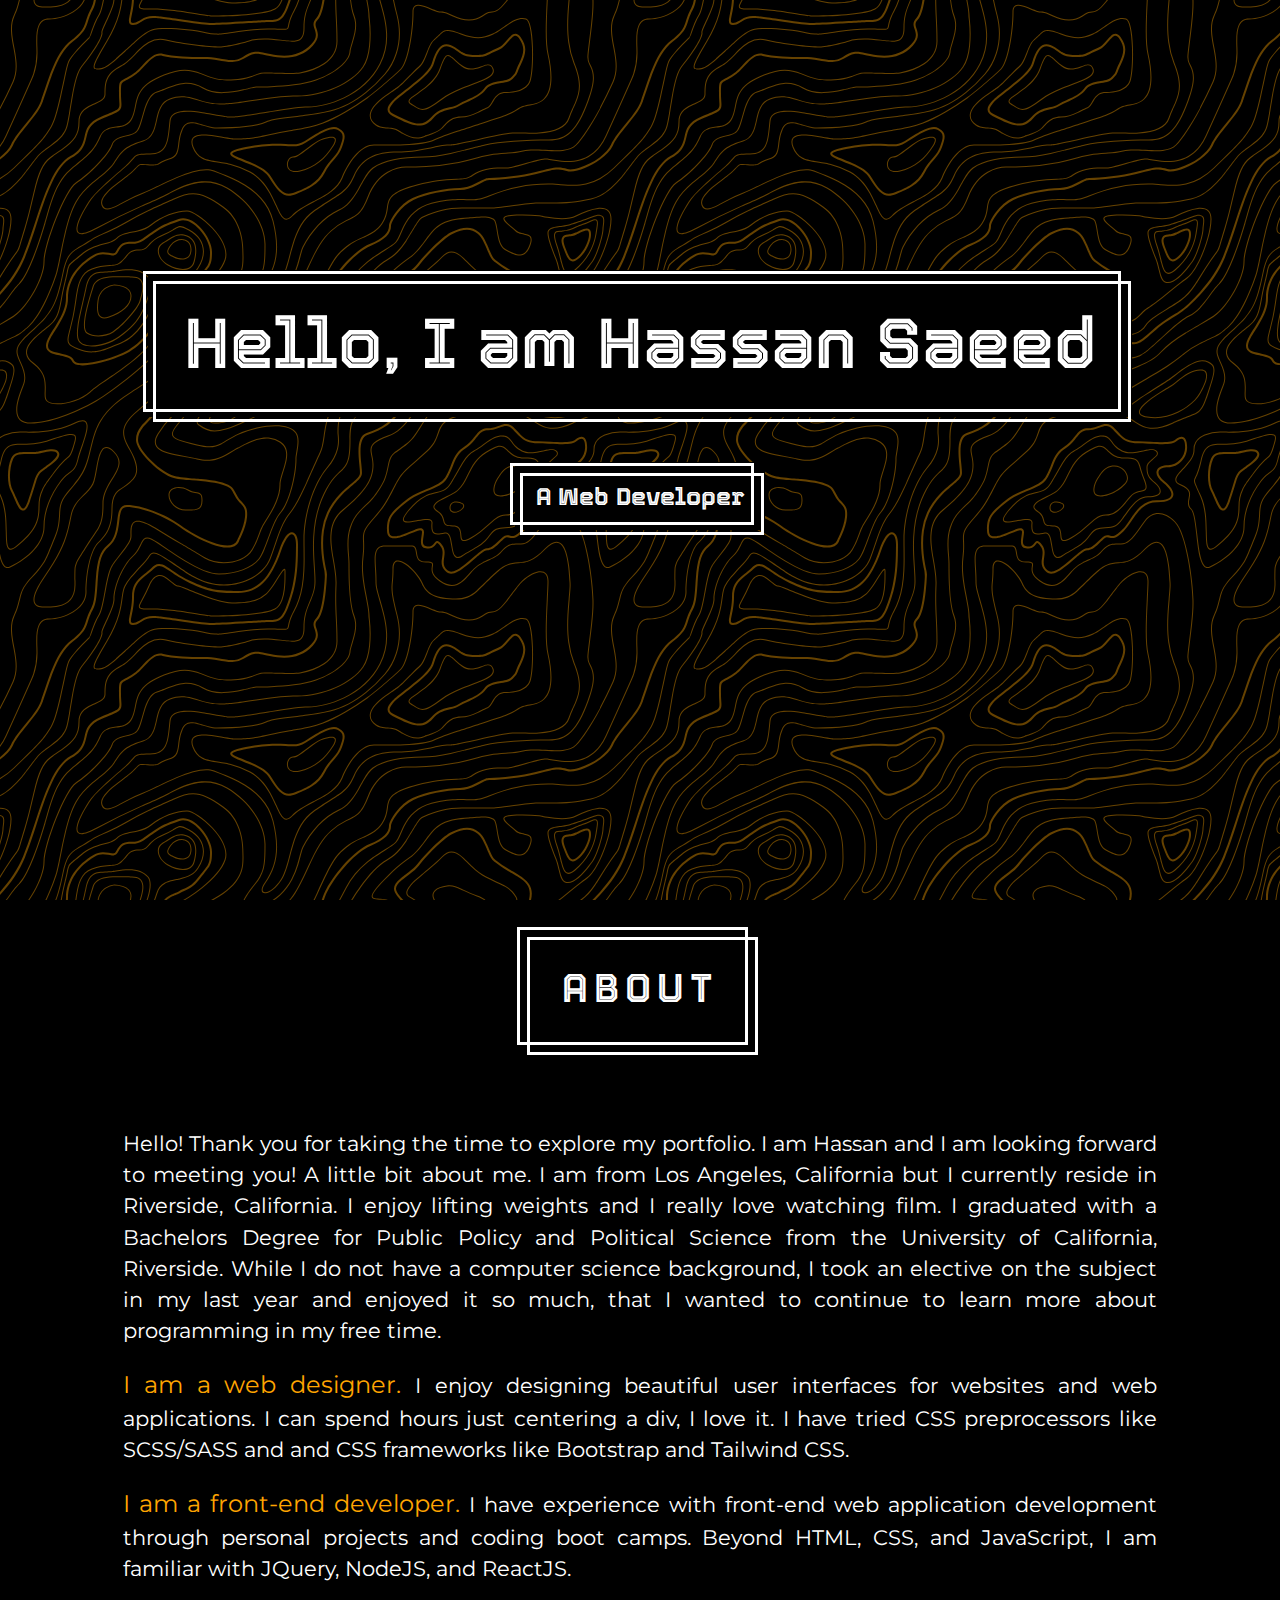
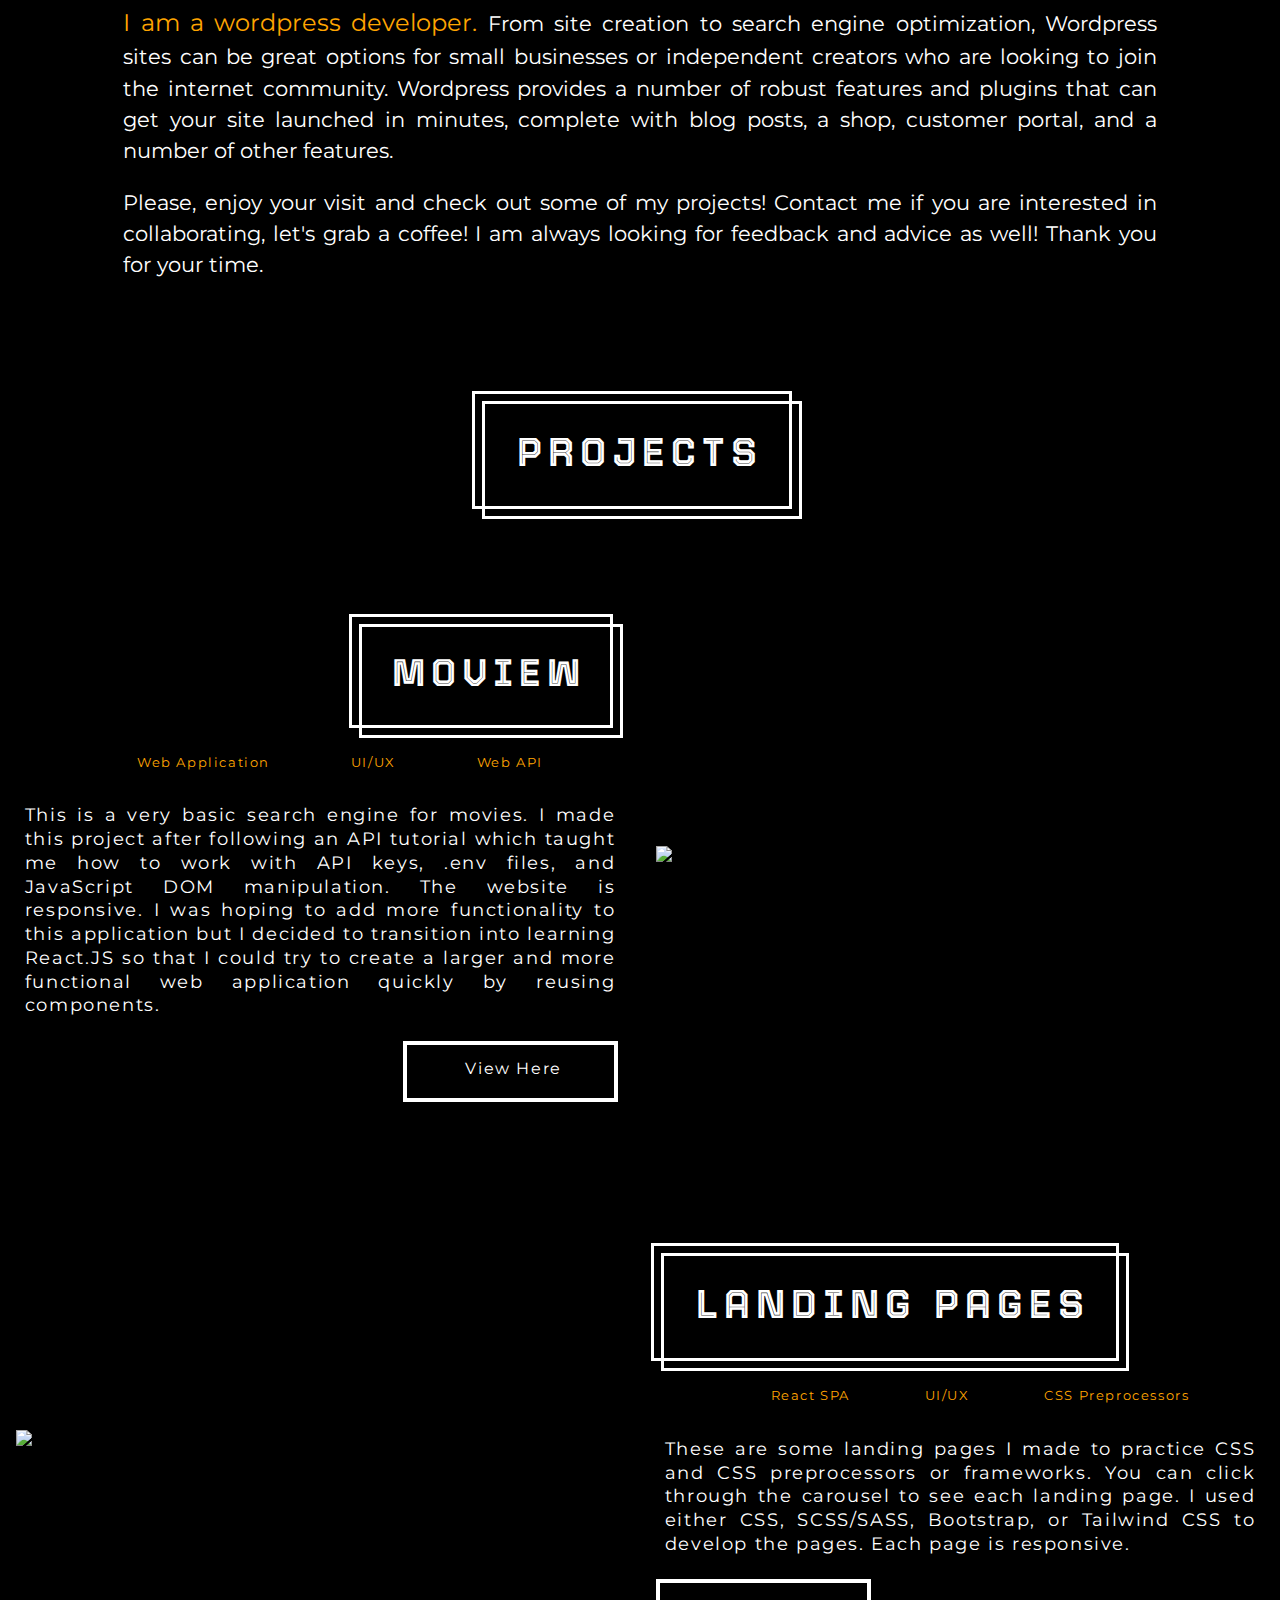
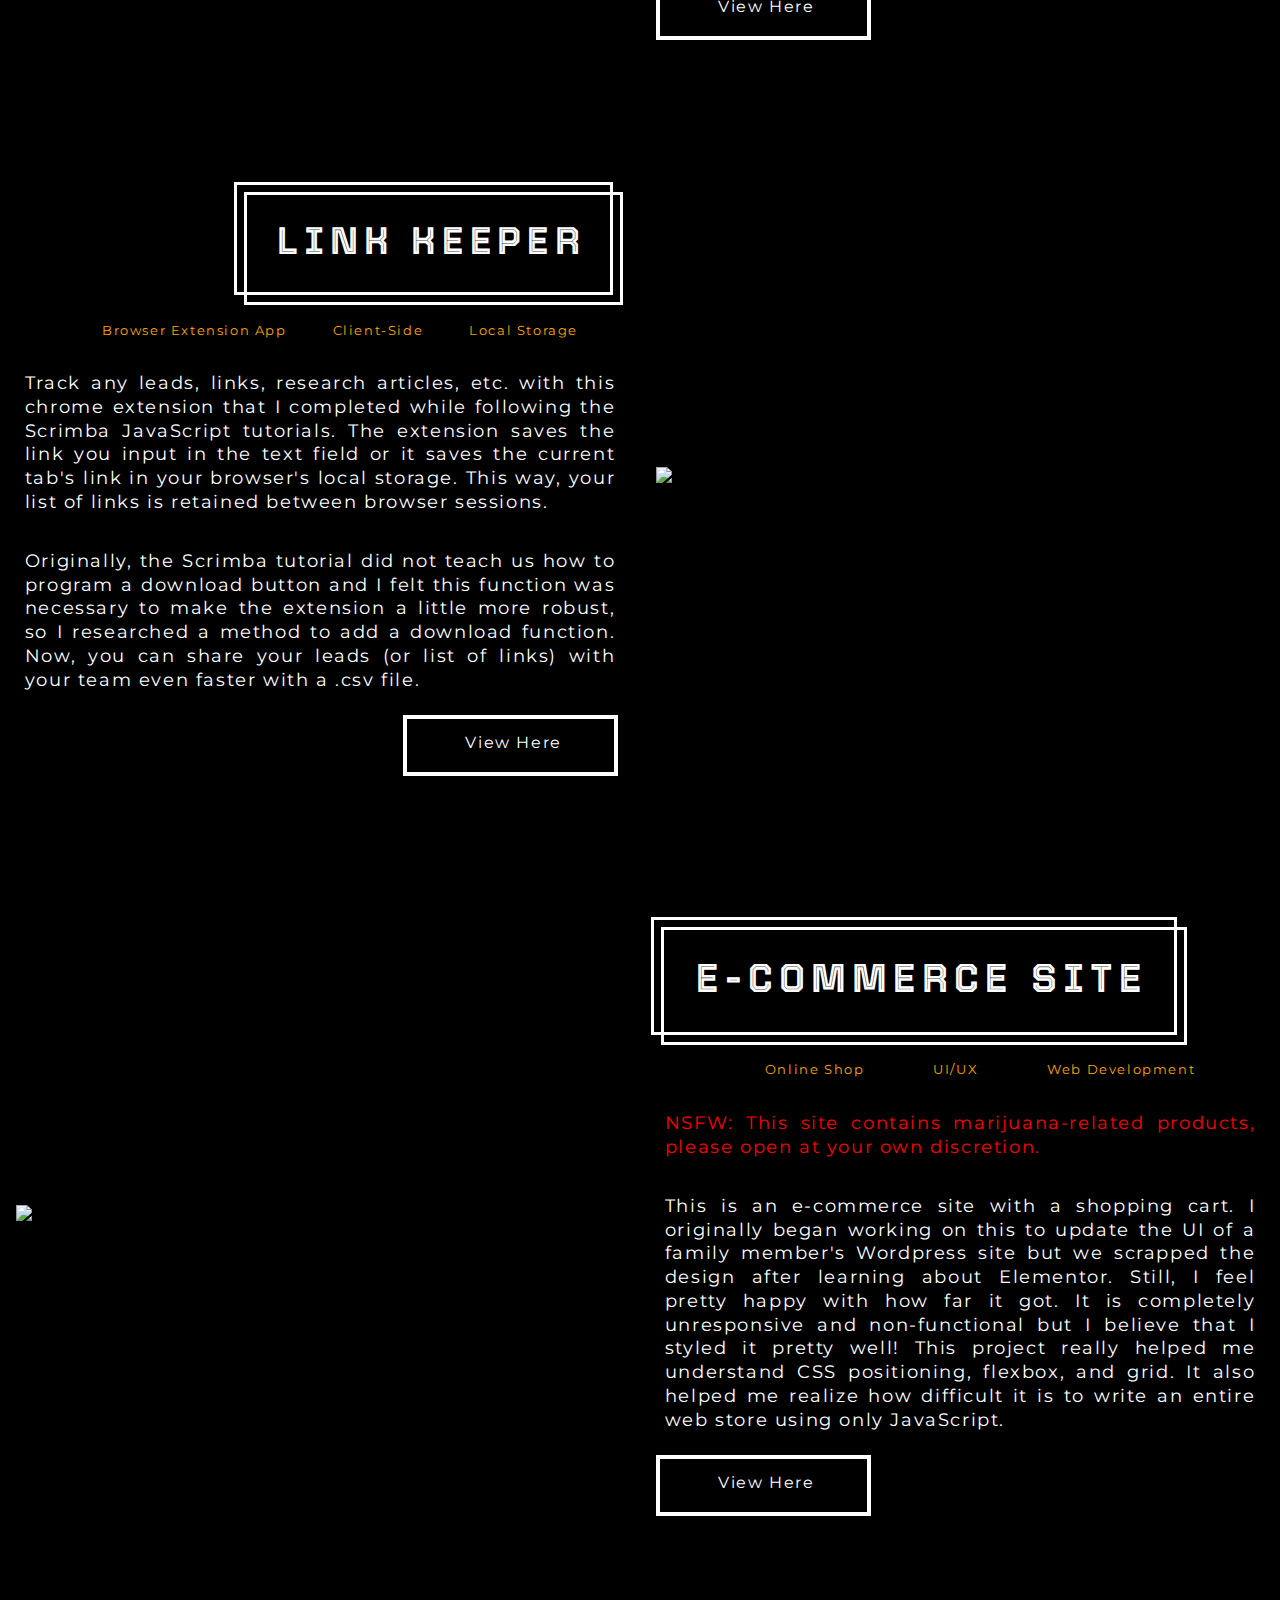
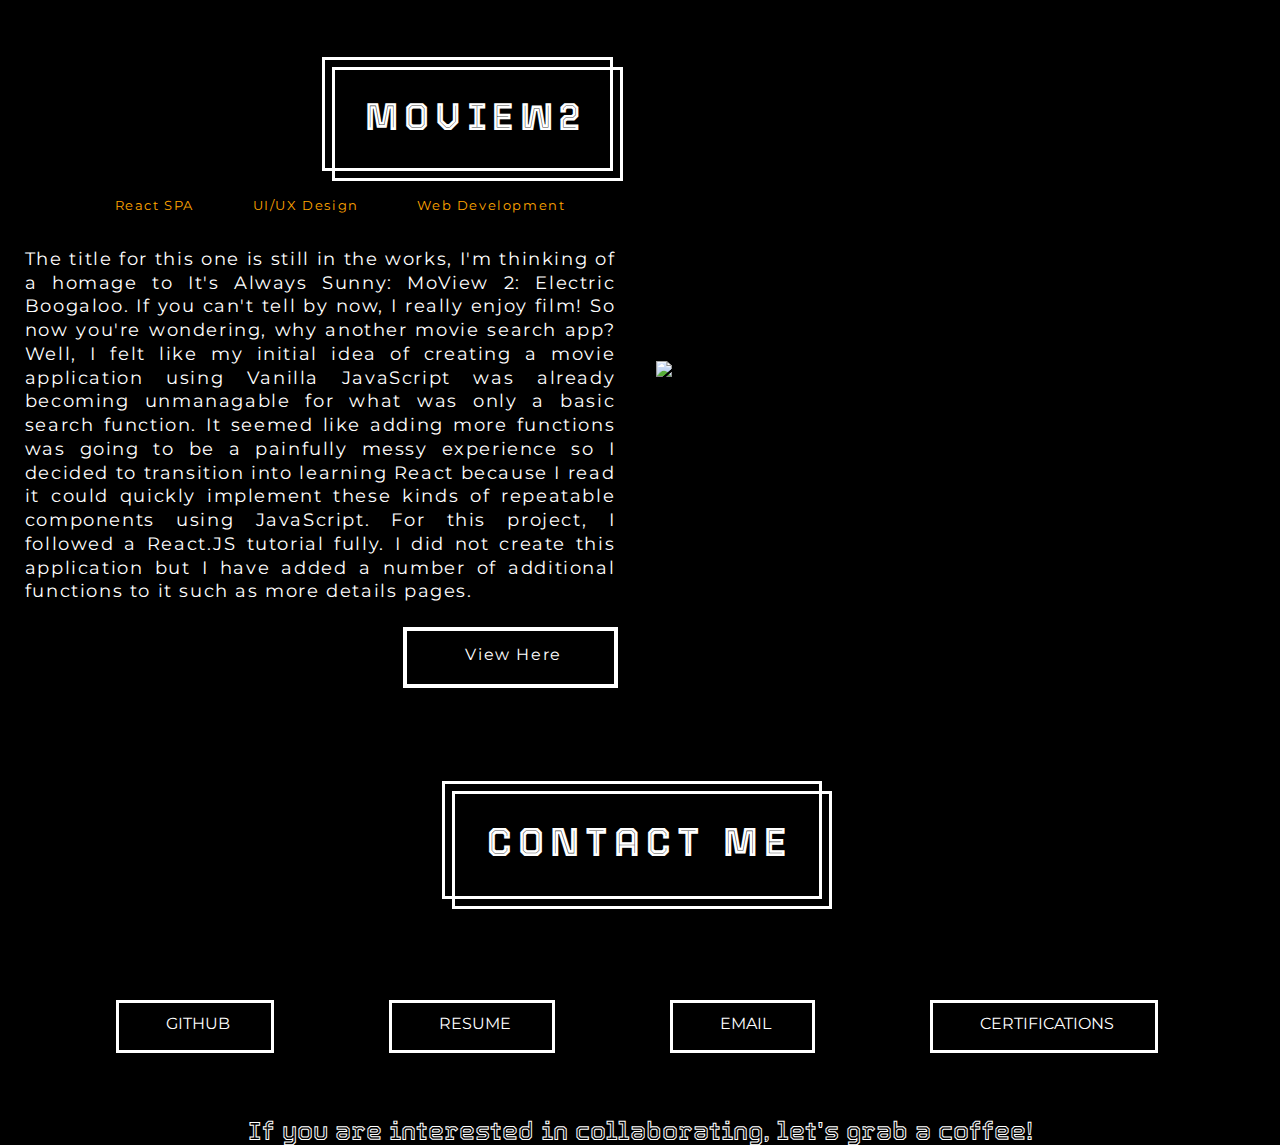
==== commit 13e9a400: "g" ====
--- a/docs/index.html
+++ b/docs/index.html
@@ -335,7 +335,7 @@
           >
         </li>
       </ul>
-      <div class="coffee"><p>Let's grab a coffee!</p></div>
+      <div class="coffee"><p>If you are interested in collaborating, let's grab a coffee!</p></div>
     </footer>
     <script
       src="https://kit.fontawesome.com/defadb8f1e.js"
